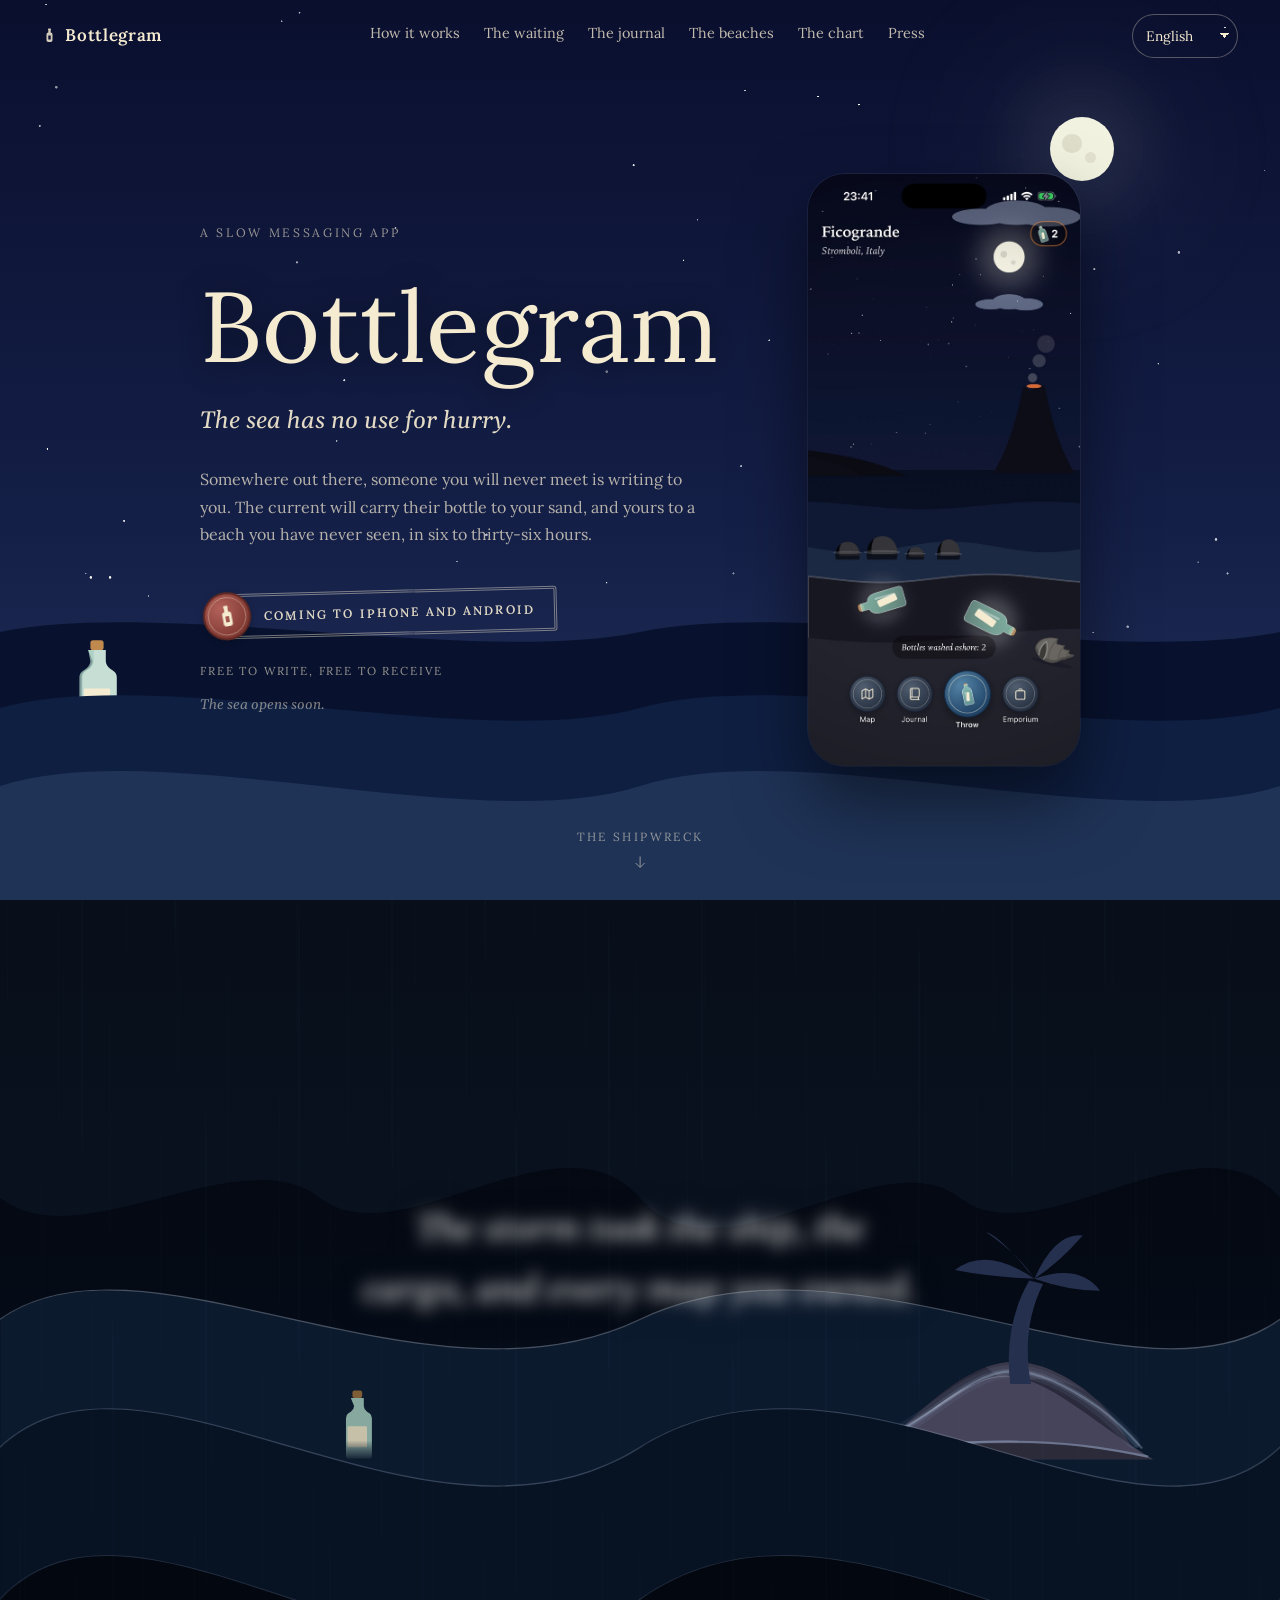
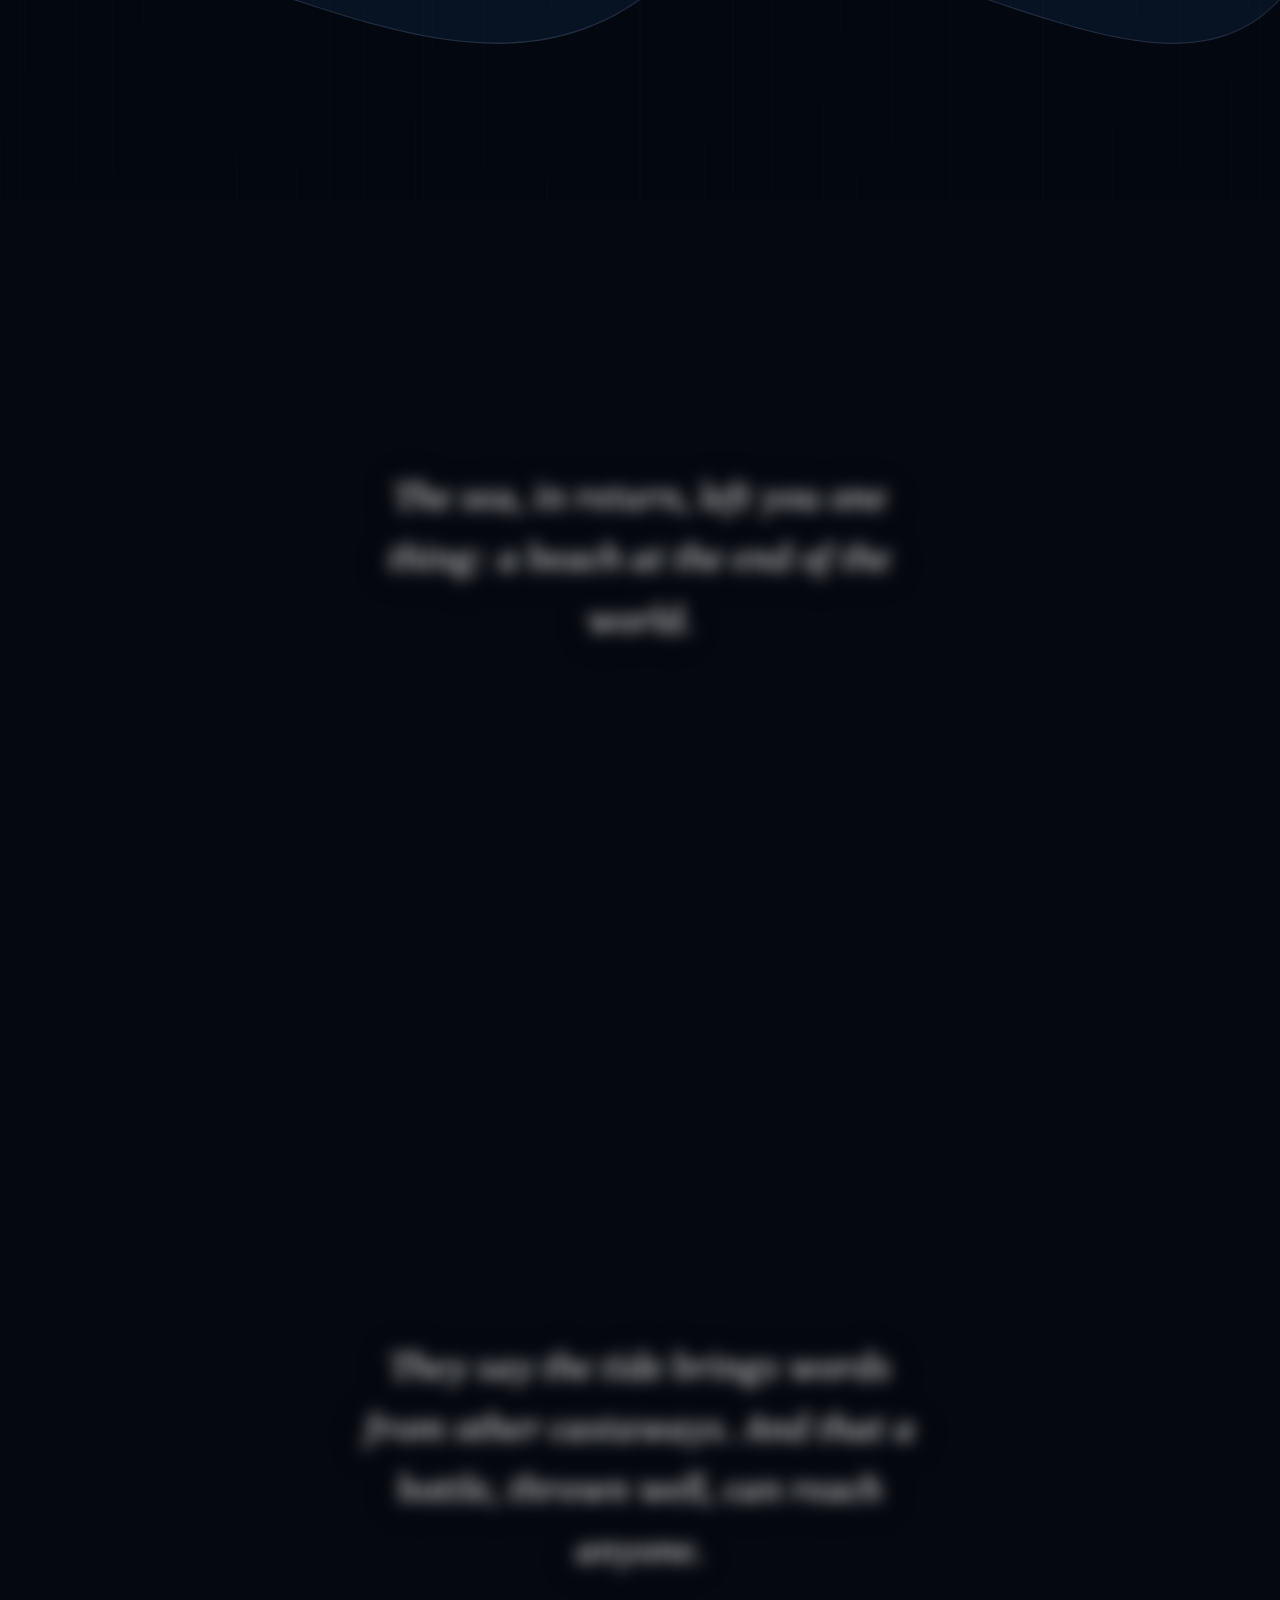
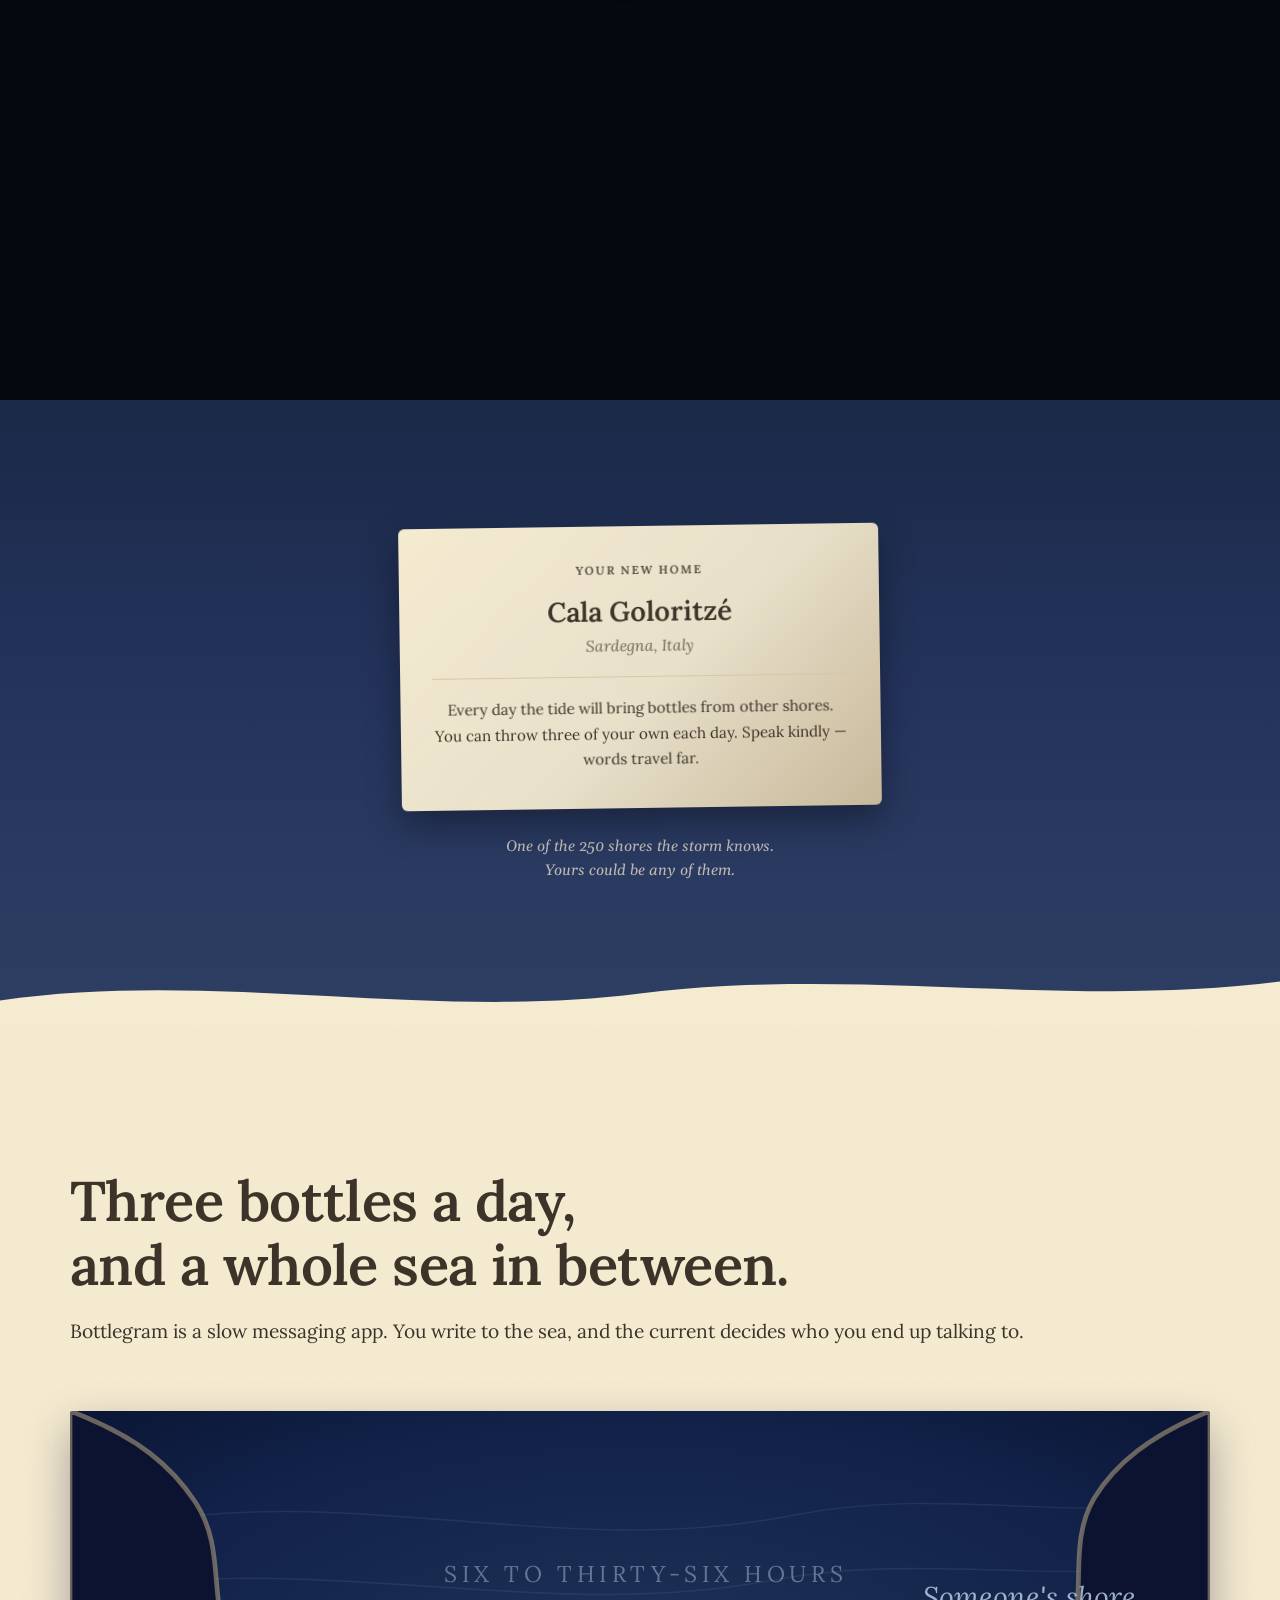
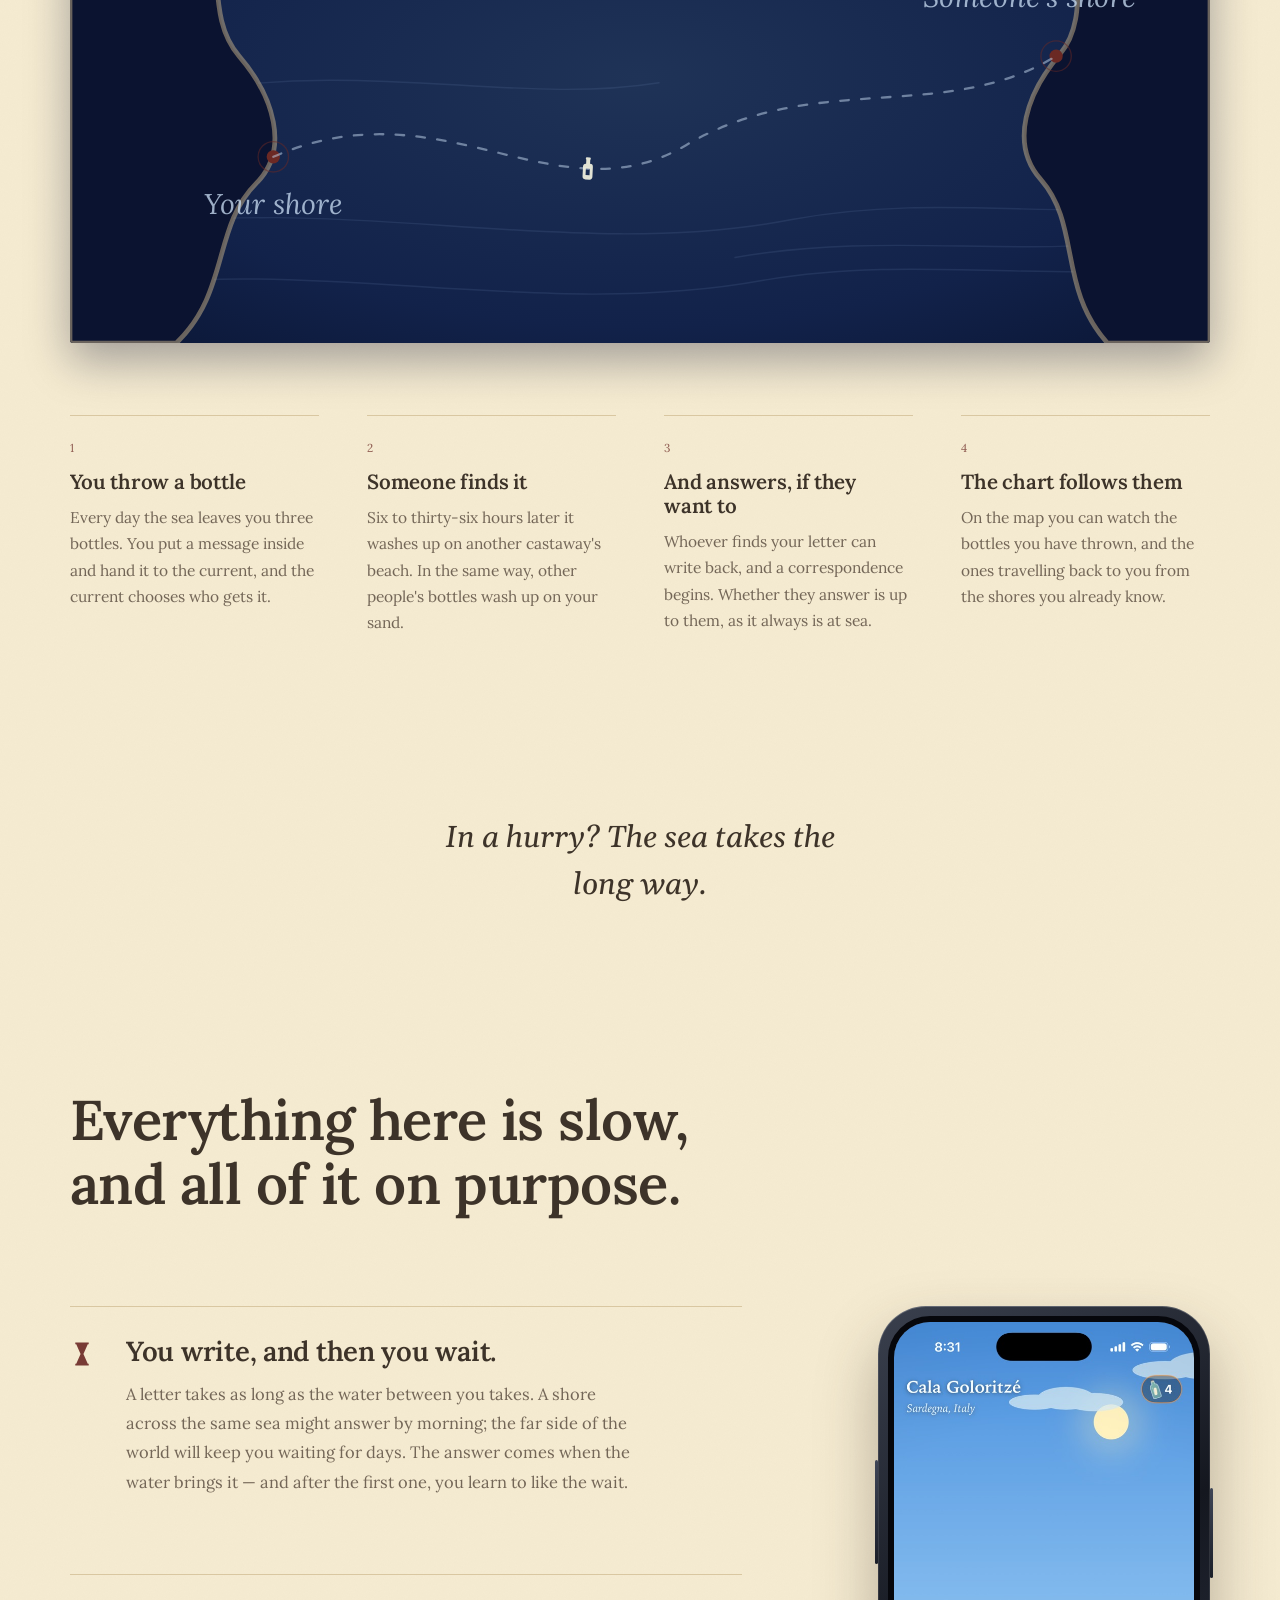
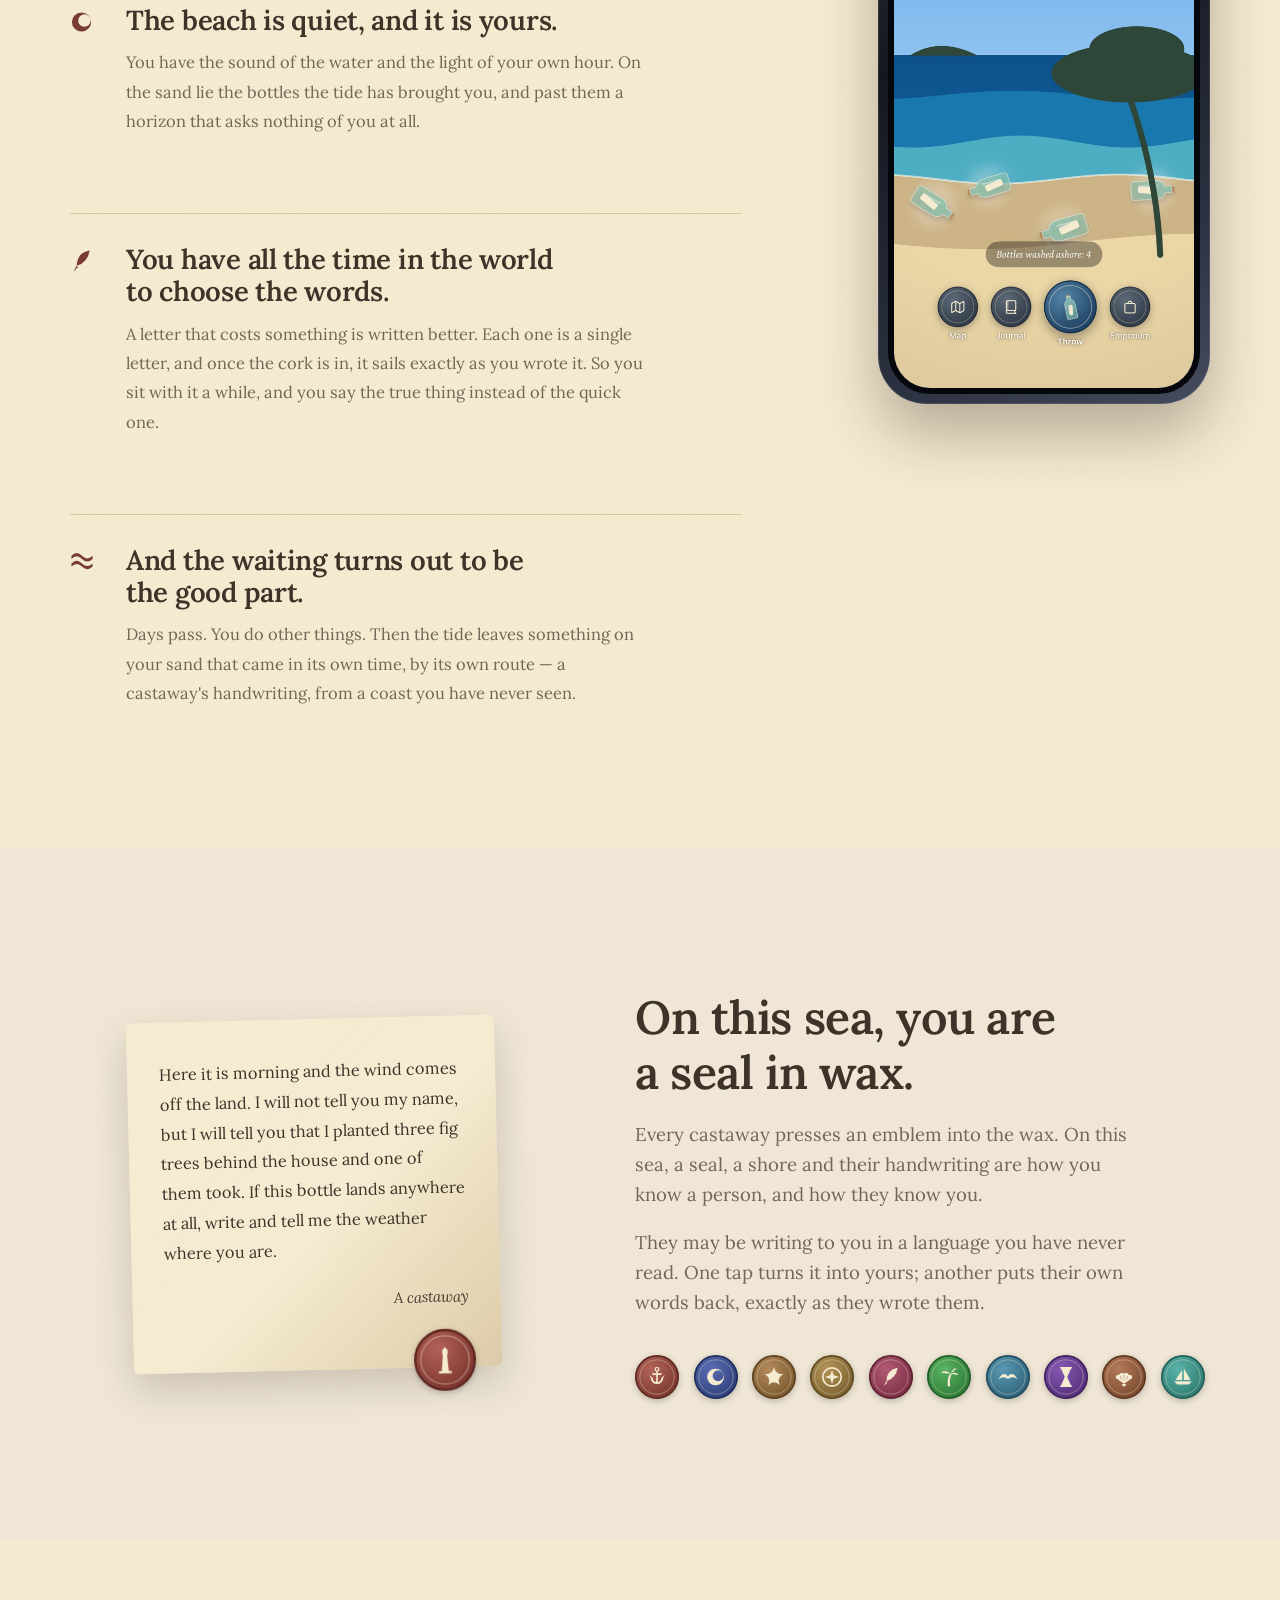
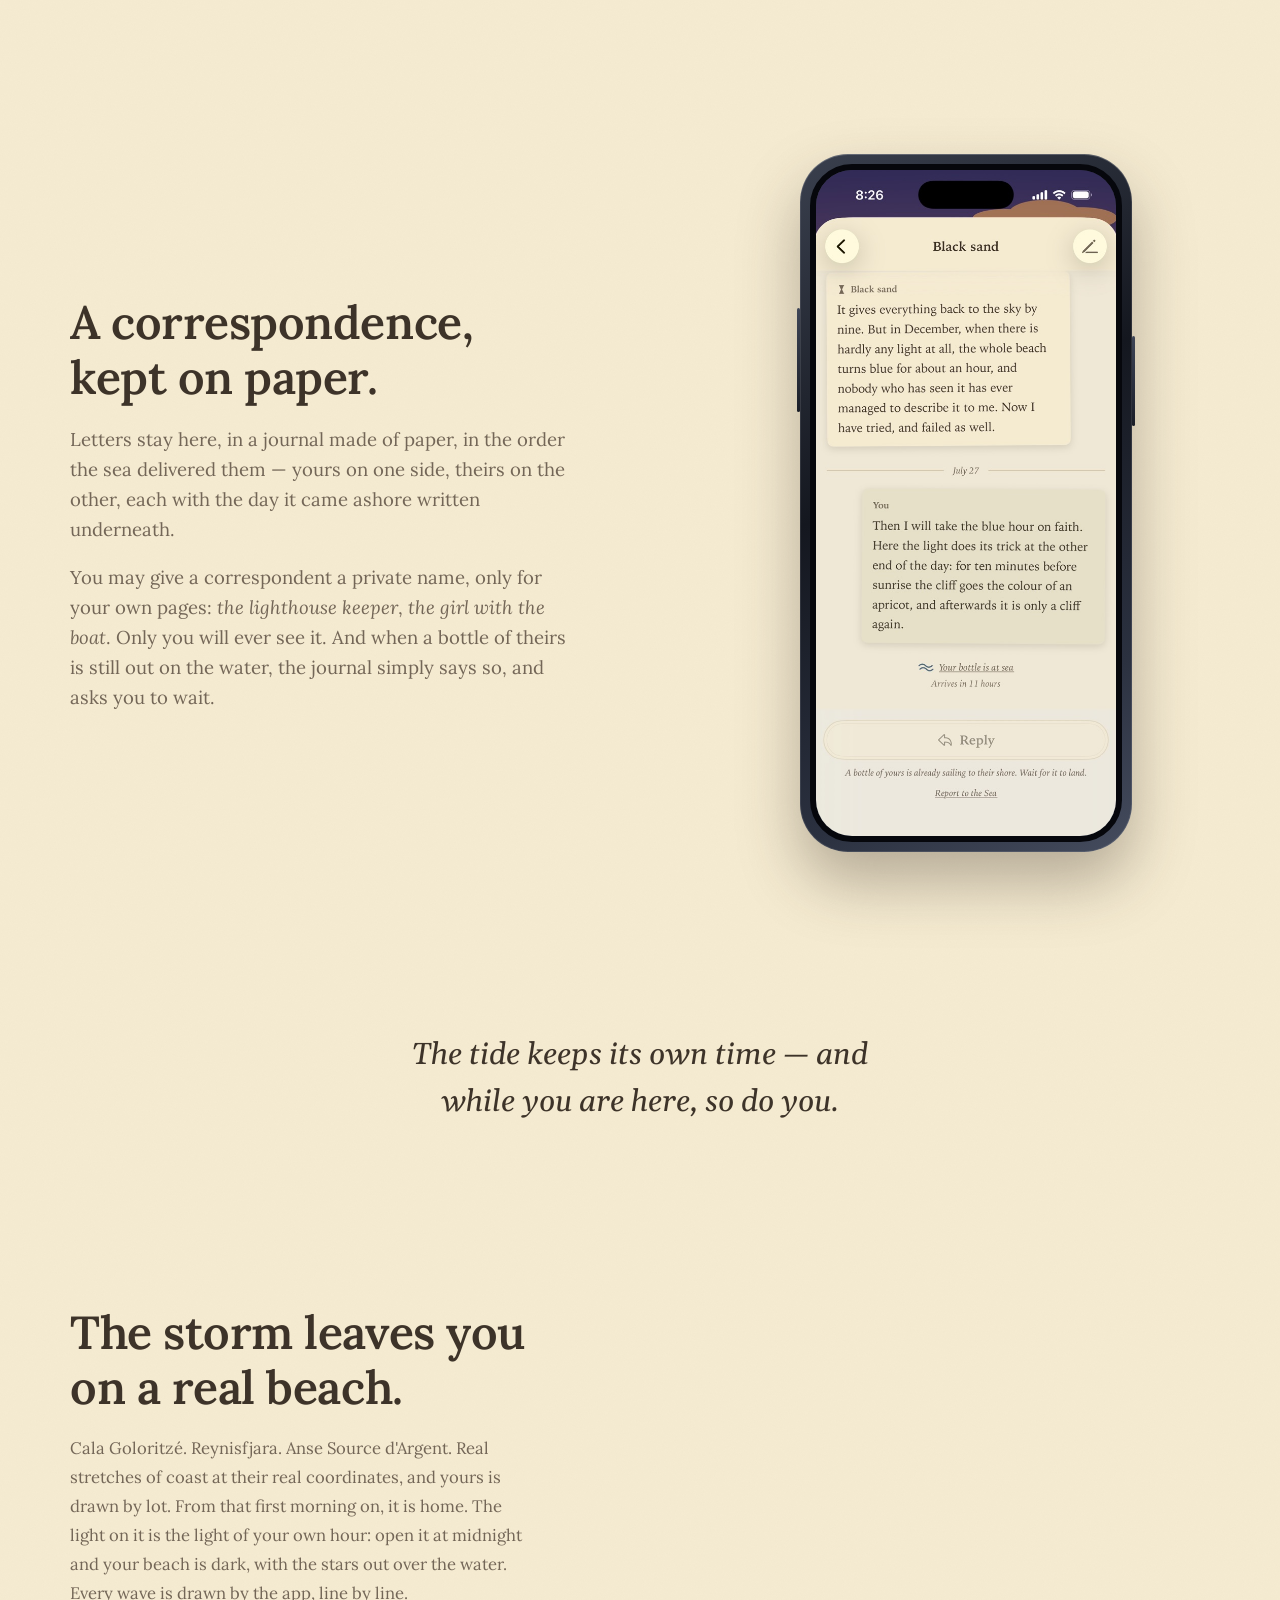
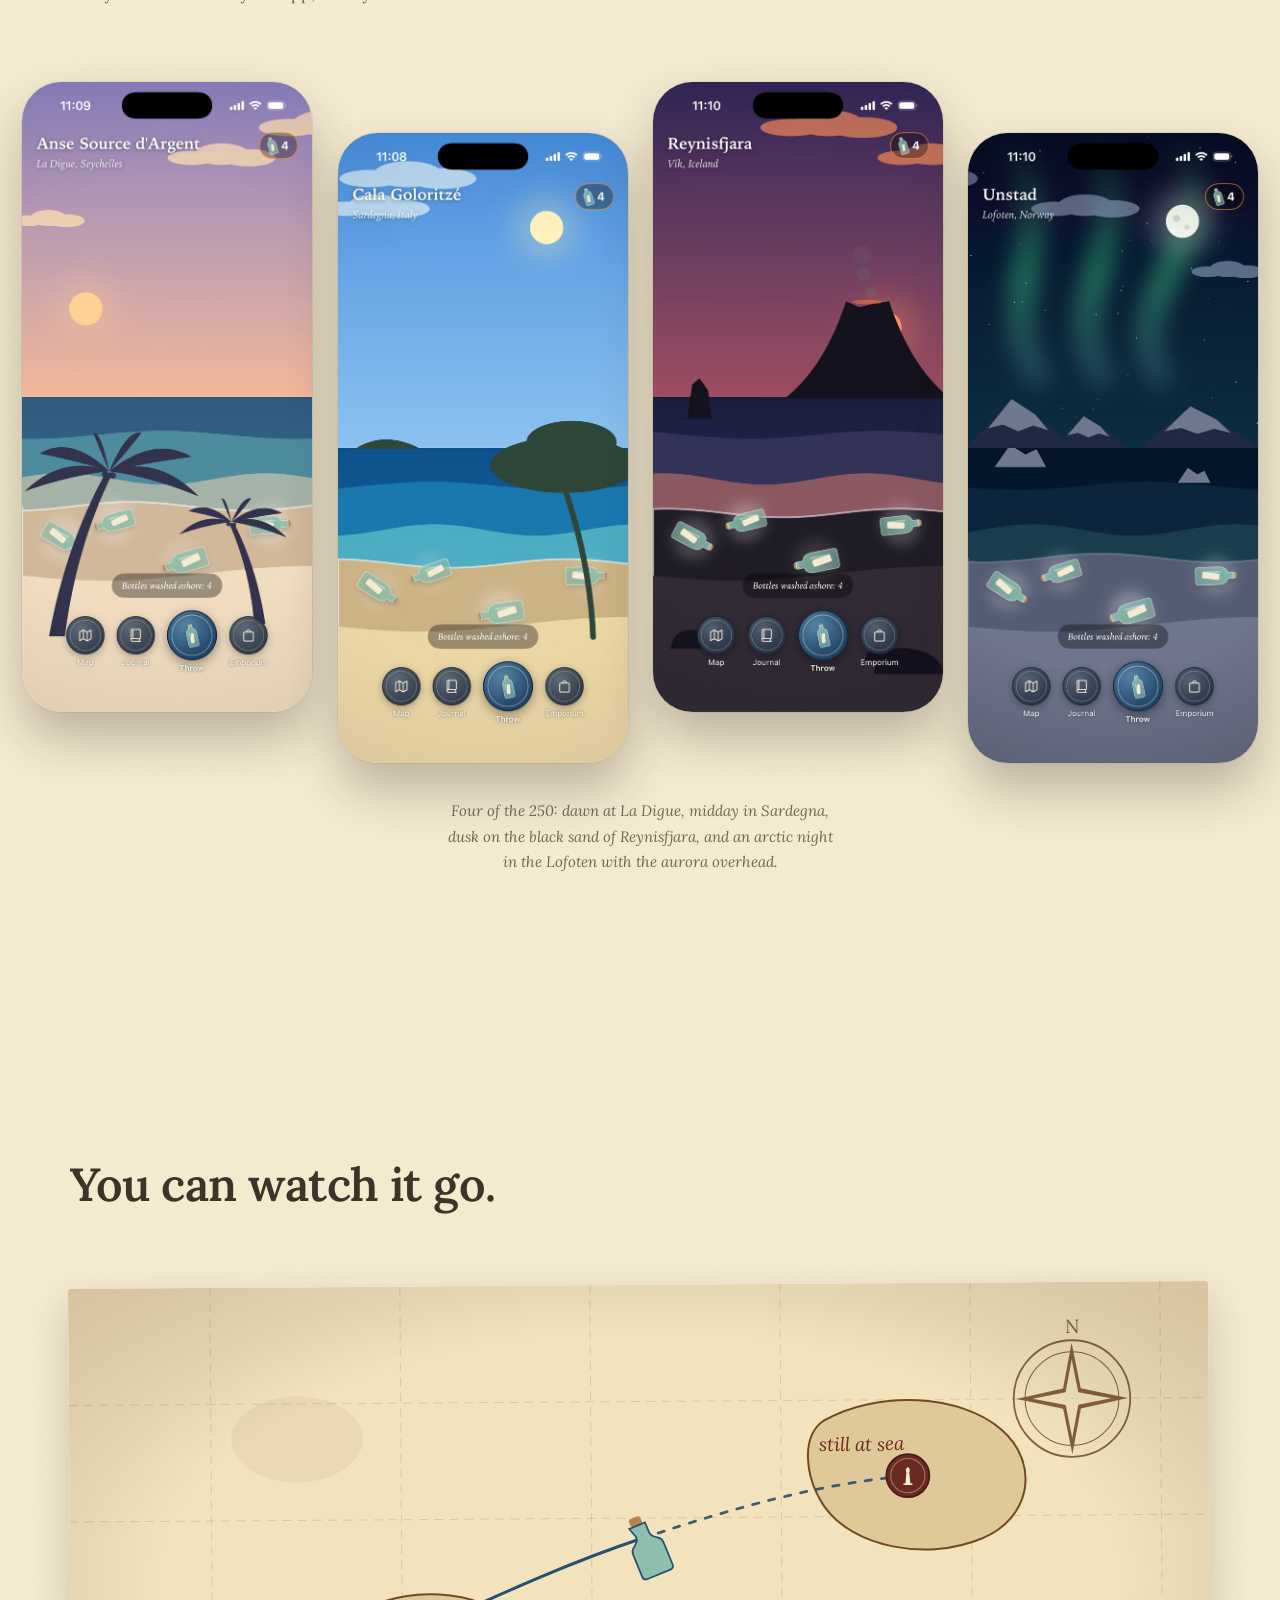
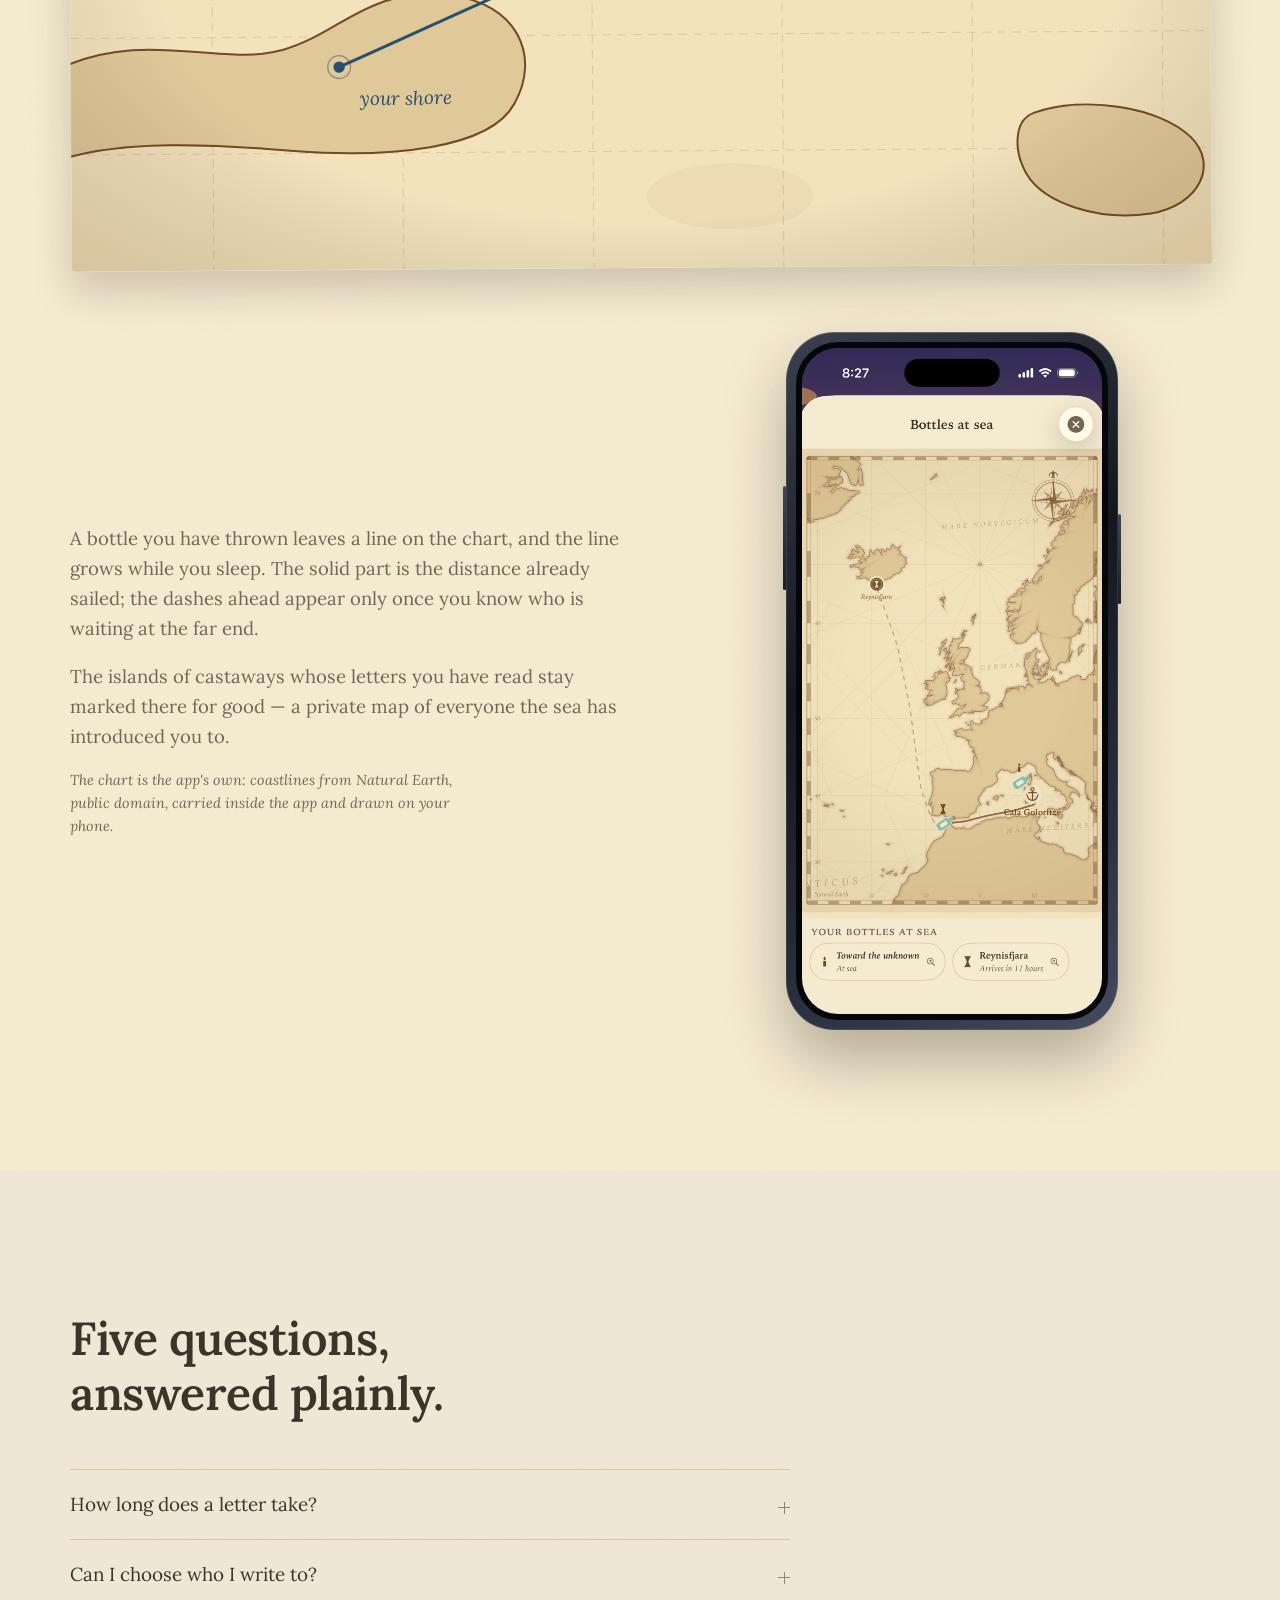
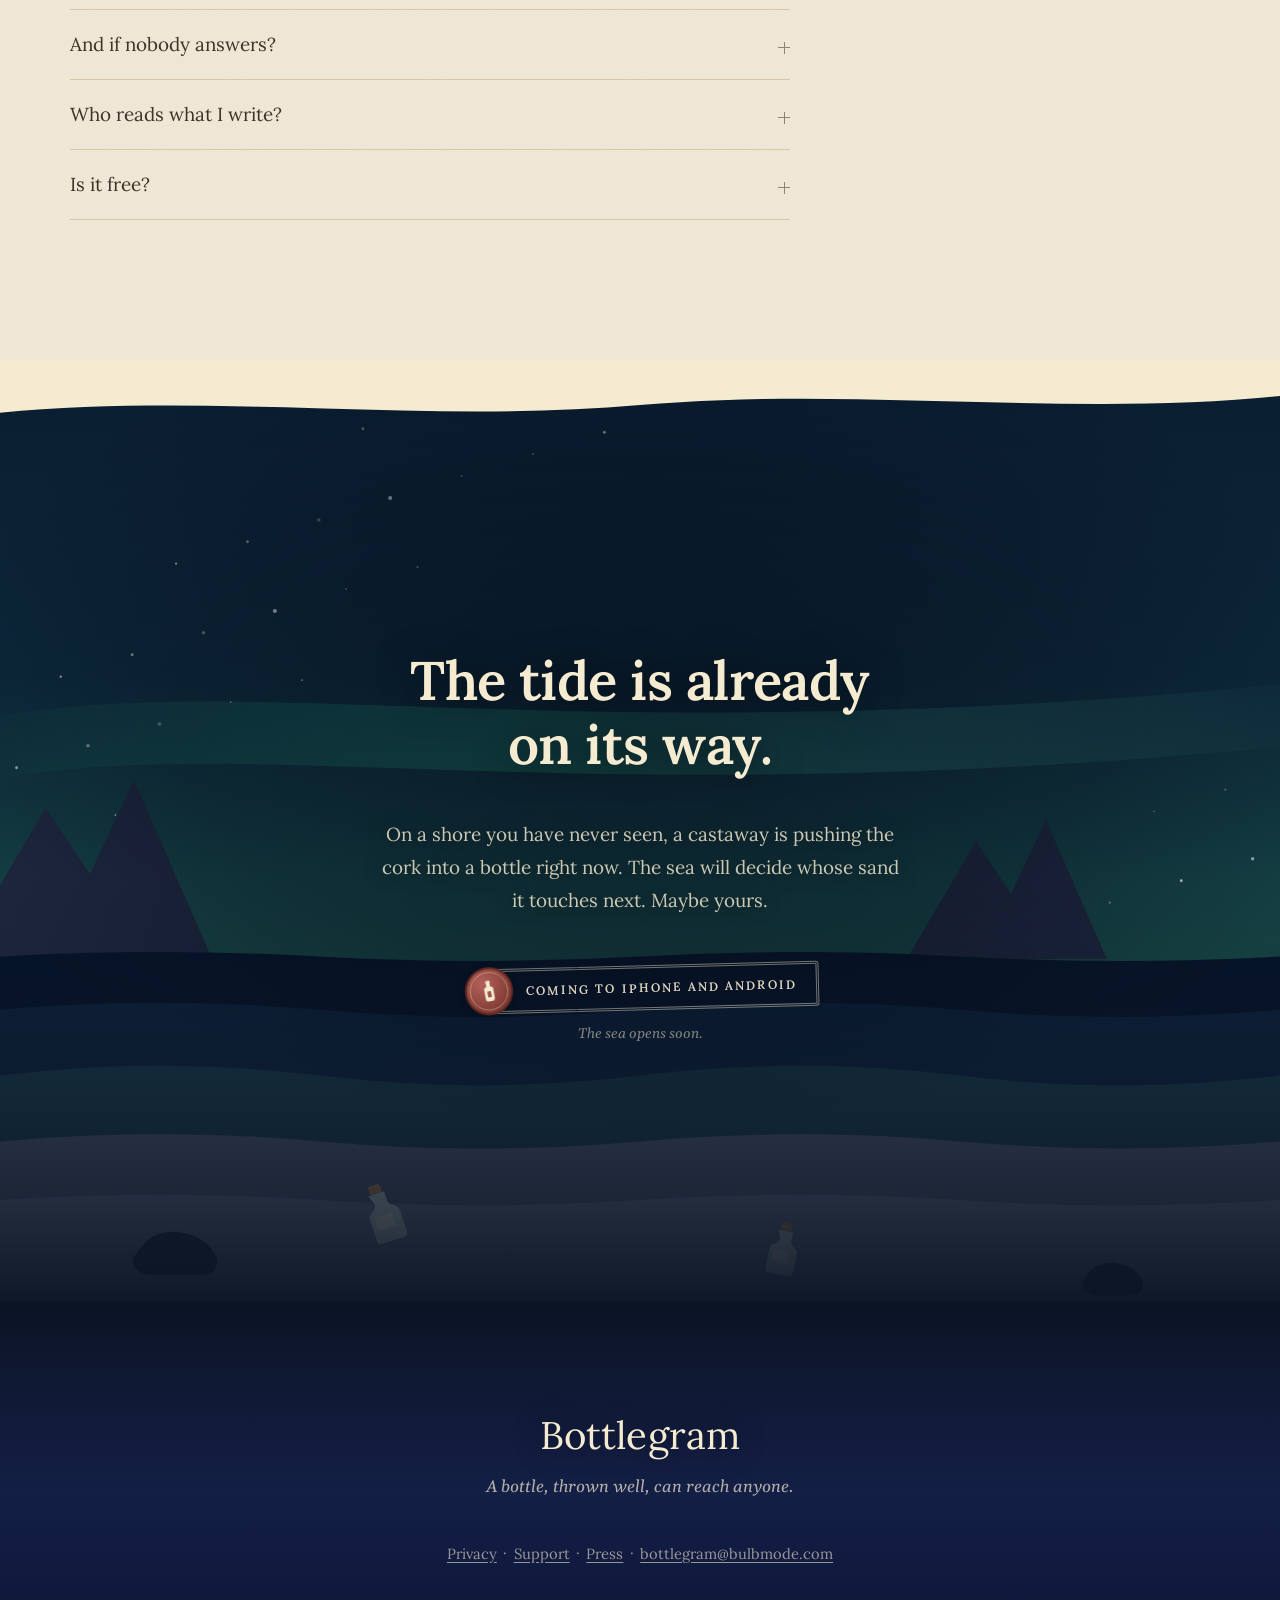
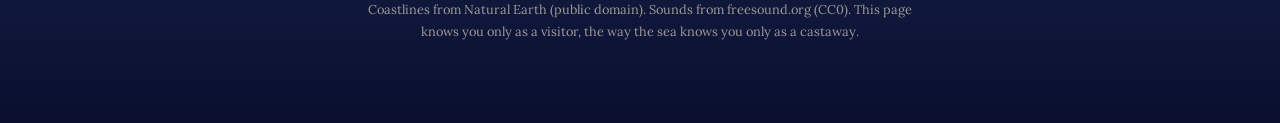
==== index.html @ 74057fae "La home dice cosa c'è, e le spiagge si vedono tutte e quattro Fase 2 della revisione del 05/11, scel" ====
<!doctype html>
<html lang="en">
<head>
<meta charset="utf-8">
<meta name="viewport" content="width=device-width, initial-scale=1">
<title>Bottlegram — a slow messaging app</title>
<meta name="description" content="Write a letter, seal it in a bottle, and the current carries it to a castaway's beach, six to thirty-six hours away. A slow messaging app coming to iPhone and Android.">
<meta name="theme-color" content="#0A0F2E">
<link rel="icon" href="assets/icona.png" sizes="any">
<link rel="apple-touch-icon" href="assets/icona.png">
<link rel="stylesheet" href="styles.css">

<meta property="og:type" content="website">
<meta property="og:title" content="Bottlegram — a slow messaging app">
<meta property="og:description" content="The sea has no use for hurry. Write to a castaway on a real beach and let the tide take its time.">
<meta property="og:image" content="https://www.bottlegram.app/assets/anteprima.png">
<meta name="twitter:card" content="summary_large_image">
</head>
<body>

<a class="salta" href="#contenuto">Skip to content</a>

<header class="barra" id="barra">
  <a class="marchio" href="#" aria-label="Bottlegram">
    <svg class="marchio-glifo" viewBox="0 0 100 100" aria-hidden="true"><path data-glifo="bottle" fill-rule="evenodd"/></svg>
    <span>Bottlegram</span>
  </a>
  <nav class="rotta" aria-label="Sections">
    <a href="#come-funziona">How it works</a>
    <a href="#attesa">The waiting</a>
    <a href="#diario">The journal</a>
    <a href="#spiagge">The beaches</a>
    <a href="#carta">The chart</a>
    <a href="press.html">Press</a>
  </nav>
</header>

<main id="contenuto">

<!-- ══════════════════════════════ IL MARE ══════════════════════════════ -->
<section class="eroe notte" aria-labelledby="titolo">
  <div class="luna" aria-hidden="true"></div>
  <div class="stelle prima" aria-hidden="true"></div>
  <div class="stelle seconda" aria-hidden="true"></div>

  <div class="eroe-scena">
    <div class="eroe-testo">
      <p class="occhiello">A slow messaging app</p>
      <h1 id="titolo" class="marchione">Bottlegram</h1>
      <p class="voce-mare">The sea has no use for hurry.</p>
      <p class="eroe-corpo">Somewhere out there, someone you will never meet is writing to you. The current will carry their bottle to your sand, and yours to a beach you have never seen, in six to thirty-six hours.</p>
      <div class="azioni">
        <p class="timbro"><span class="cera" data-sigillo="bottle" data-tinta="0.015" aria-hidden="true"></span>Coming to iPhone and&nbsp;Android</p>
        <p class="garanzie">Free to write, free to receive</p>
        <p class="sottovoce">The sea opens soon.</p>
      </div>
    </div>

    <!-- L'app dentro la notte: lo schermo e basta, senza scocca. Un telefono
         disegnato qui farebbe due cornici, la sua e quella della finestra, e
         la notte della pagina e quella dell'app sono la stessa notte. -->
    <div class="eroe-app">
      <img class="schermata-nuda" src="assets/schermata-notte.jpg" width="603" height="1311" decoding="async"
           alt="The app at Ficogrande, on Stromboli: the volcano smoking under a full moon, and two bottles washed up on the black sand.">
    </div>
  </div>

  <div class="mare" aria-hidden="true">
    <svg class="onde dietro" viewBox="0 0 1440 400" preserveAspectRatio="none">
      <g class="strato lento">
        <path class="onda-lontana" d="M0,132 C180,98 540,166 720,132 C900,98 1260,166 1440,132 C1620,98 1980,166 2160,132 L2160,400 L0,400 Z"/>
      </g>
    </svg>

    <div class="bottiglia">
      <svg viewBox="0 0 60 96">
        <rect x="24" y="2" width="12" height="9" rx="2.4" fill="#C08A4E"/>
        <path d="M22 11 h16 v10 q0 4 4 7 l3 2 q3 2 3 6 v46 q0 4 -4 4 h-24 q-4 0 -4 -4 v-46 q0 -4 3 -6 l3 -2 q4 -3 4 -7 z" fill="#C7DED4"/>
        <path d="M22 11 h5 v10 q0 4 -4 7 l-3 2 q-3 2 -3 6 v46 q0 4 4 4 h-3 q-4 0 -4 -4 v-46 q0 -4 3 -6 l3 -2 q4 -3 4 -7 z" fill="#A8CBBF" opacity="0.75"/>
        <rect x="18" y="46" width="24" height="26" rx="1.5" fill="#F5EBD1"/>
      </svg>
    </div>

    <svg class="onde davanti" viewBox="0 0 1440 400" preserveAspectRatio="none">
      <g class="strato medio">
        <path class="onda-media" d="M0,208 C180,164 540,252 720,208 C900,164 1260,252 1440,208 C1620,164 1980,252 2160,208 L2160,400 L0,400 Z"/>
      </g>
      <g class="strato svelto">
        <path class="onda-vicina" d="M0,286 C180,234 540,338 720,286 C900,234 1260,338 1440,286 C1620,234 1980,338 2160,286 L2160,400 L0,400 Z"/>
      </g>
    </svg>
  </div>

  <a class="giu" href="#prologo"><span>The shipwreck</span><svg viewBox="0 0 24 24" aria-hidden="true"><path d="M12 4 v14 M6 13 l6 6 6-6" fill="none" stroke="currentColor" stroke-width="1.4" stroke-linecap="round" stroke-linejoin="round"/></svg></a>
</section>

<!-- ═════════════════════════════ LA TEMPESTA ════════════════════════════
     Il fondale resta fermo e cambia con i versi: la nave c'è finché il primo
     verso dice che il mare se l'è presa, poi sparisce; il cielo si apre; e
     sull'ultimo arriva la bottiglia. Tre atti, non tre paragrafi.          -->
<section class="prologo notte" id="prologo" aria-label="The shipwreck">

  <div class="tempesta atto-1" id="tempesta" aria-hidden="true">
    <div class="cielo-tempesta"></div>

    <!-- Tre banchi di nuvole che vanno, appena più chiari del cielo: di notte
         una nuvola non è bianca, è un pezzo di buio con un bordo. -->
    <svg class="nuvolaglia" viewBox="0 0 1440 900" preserveAspectRatio="none">
      <g class="strato nubi-alte">
        <path fill="#060D18" d="M0,132C45,158 135,106 180,132S315,90 360,132S495,102 540,132S675,84 720,132S855,106 900,132S1035,90 1080,132S1215,102 1260,132S1395,84 1440,132S1575,106 1620,132S1755,90 1800,132S1935,102 1980,132S2115,84 2160,132S2295,106 2340,132S2475,90 2520,132S2655,102 2700,132S2835,84 2880,132L2880,0 L0,0 Z"/>
      </g>
      <g class="strato nubi-medie">
        <path fill="#0A1321" d="M0,214C60,260 180,168 240,214S420,148 480,214S660,176 720,214S900,168 960,214S1140,148 1200,214S1380,176 1440,214S1620,168 1680,214S1860,148 1920,214S2100,176 2160,214S2340,168 2400,214S2580,148 2640,214S2820,176 2880,214L2880,0 L0,0 Z"/>
      </g>
      <g class="strato nubi-basse">
        <path fill="#0E1A2B" d="M0,298C90,360 270,236 360,298S630,206 720,298S990,236 1080,298S1350,206 1440,298S1710,236 1800,298S2070,206 2160,298S2430,236 2520,298S2790,206 2880,298L2880,0 L0,0 Z"/>
      </g>
    </svg>

    <div class="bagliore"></div>

    <!-- La saetta: parte da dentro il bagliore e scende verso l'acqua, con una
         forcella che si stacca a metà. Quattro tratti sullo stesso tracciato —
         alone, mezzo, nucleo — perché il chiarore intorno si fa così e non con
         una sfocatura, che a ogni fotogramma si paga. -->
    <div class="saetta">
      <svg viewBox="0 0 100 260" preserveAspectRatio="xMidYMin meet">
        <path class="alone"  d="M58 2 L27 106 L57 106 L19 254"/>
        <path class="mezzo"  d="M58 2 L27 106 L57 106 L19 254"/>
        <path class="nucleo" d="M58 2 L27 106 L57 106 L19 254"/>
        <path class="ramo"   d="M41 150 L72 196 L61 232"/>
      </svg>
    </div>

    <svg class="mareggiata dietro" viewBox="0 0 1440 900" preserveAspectRatio="none">
      <g class="strato lentissimo">
        <path class="cresta" d="M0,420 C160,318 480,522 720,420 C960,318 1280,522 1440,420 C1600,318 1920,522 2160,420"/>
        <path d="M0,420 C160,318 480,522 720,420 C960,318 1280,522 1440,420 C1600,318 1920,522 2160,420 L2160,900 L0,900 Z" fill="#0C1A2E"/>
      </g>
    </svg>

    <svg class="mareggiata davanti" viewBox="0 0 1440 900" preserveAspectRatio="none">
      <g class="strato lento">
        <path class="cresta" d="M0,548 C160,414 480,682 720,548 C960,414 1280,682 1440,548 C1600,414 1920,682 2160,548"/>
        <path d="M0,548 C160,414 480,682 720,548 C960,414 1280,682 1440,548 C1600,414 1920,682 2160,548 L2160,900 L0,900 Z" fill="#071223"/>
      </g>
      <g class="strato svelto">
        <path class="cresta" d="M0,700 C160,548 480,852 720,700 C960,548 1280,852 1440,700 C1600,548 1920,852 2160,700"/>
        <path d="M0,700 C160,548 480,852 720,700 C960,548 1280,852 1440,700 C1600,548 1920,852 2160,700 L2160,900 L0,900 Z" fill="#03070F"/>
      </g>
    </svg>

    <div class="pioggia fitta"></div>
    <div class="pioggia rada"></div>
    <div class="lampo"></div>

    <!-- La nave, finché il primo verso non dice che il mare se l'è presa. -->
    <div class="relitto">
      <svg viewBox="0 0 140 118">
        <ellipse cx="70" cy="102" rx="60" ry="7" fill="#050B15" opacity=".55"/>
        <path d="M64,16 L69,16 L69,88 L64,88 Z" fill="#16233A"/>
        <path d="M95,38 L99,38 L99,88 L95,88 Z" fill="#16233A"/>
        <path d="M69,12 L92,19 L69,26 Z" fill="#2E4262"/>
        <path d="M62,20 C34,36 27,62 32,86 L62,86 Z" fill="#2E4262"/>
        <path d="M62,20 C46,34 39,58 40,86 L32,86 C27,62 34,36 62,20 Z" fill="#3B5177"/>
        <path d="M93,42 C79,53 75,70 77,86 L93,86 Z" fill="#273956"/>
        <path d="M12,84 L128,84 L114,102 Q70,111 26,102 Z" fill="#1B2C47"/>
        <path d="M12,84 L128,84 L126,89 L14,89 Z" fill="#2B4066"/>
      </svg>
    </div>

    <!-- L'isolotto: quello che il mare ti lascia, dal secondo verso in poi.
         È la proposta A scelta da Francesco (isole.html): la duna con le
         curve delle onde, l'alone che abbraccia il bordo emerso (tre tratti
         come la saetta, niente fascio radiale), la palma del suo riferimento
         con le fronde a goccia che ricadono. Il viewBox parte sopra lo zero
         perché la chioma sporge oltre la gobba. -->
    <div class="isolotto">
      <svg viewBox="0 -26 240 186">
        <!-- la duna dietro, quasi silhouette -->
        <path d="M40,132 C60,112 86,84 116,72 C142,62 168,74 190,92 C202,102 212,118 220,132 Z" fill="#2A2A3C"/>
        <path d="M116,72 C142,62 168,74 190,92 C174,82 156,78 140,82 C131,84.5 122,77 116,72 Z" fill="#3A394C"/>
        <!-- la duna davanti, gobbosa, col chiaro sul filo della cresta -->
        <path d="M8,136 C32,130 56,118 78,102 C96,88 116,77 136,79 C162,82 198,116 232,136 Z" fill="#45445A"/>
        <path d="M78,102 C96,88 116,77 136,79 C126,75.5 112,80 98,90 C90,95.5 84,99 78,102 Z" fill="#636174"/>
        <path d="M22,130 C46,122 64,112 84,98"
              fill="none" stroke="#8B8AA0" stroke-opacity=".3" stroke-width="1.3" stroke-linecap="round"/>
        <!-- la sabbia bagnata e la schiuma che la appoggia nel mare -->
        <path d="M8,136 C52,128 102,124 148,125 C184,126 212,131 232,136 Z" fill="#2B2B3A"/>
        <path d="M14,134 C58,126 106,123 148,124 C182,125 208,130 228,134"
              fill="none" stroke="#93A6C2" stroke-opacity=".5" stroke-width="1.5" stroke-linecap="round"/>
        <path d="M60,129 C84,125 112,123 138,123.5"
              fill="none" stroke="#93A6C2" stroke-opacity=".22" stroke-width="1" stroke-linecap="round"/>
        <!-- l'alone di bordo: tre tratti sul profilo emerso, mai alle punte -->
        <g fill="none" stroke="#AEC6E2" stroke-linecap="round">
          <path d="M34,127 C52,120 64,112 82,99 C99,86.5 117,75 133,75 C152,74 172,85 190,98 C200,105.5 210,115 218,124"
                stroke-opacity=".07" stroke-width="9"/>
          <path d="M30,129 C50,121.5 63,112.5 81,100 C98.5,87 117,75 133,75 C152,74 173,85.5 192,99 C203,107 213,117 221,126"
                stroke-opacity=".13" stroke-width="4"/>
          <path d="M26,131 C48,123 62,113 80,101 C98,87.5 117,75 133,75 C152,74 174,86 194,100 C206,109 216,119 224,128"
                stroke-opacity=".3" stroke-width="1.5"/>
        </g>
        <!-- LA PALMA È QUELLA DI PRIMA (il glifo dell'app), una sola, la
             grande: l'ha scelta Francesco dopo due palme disegnate a mano
             che non gli andavano. Base del tronco sul filo della cresta. -->
        <g transform="translate(80 -29) scale(1.2)"><path data-glifo="palm" fill="#25304E" fill-rule="evenodd"/></g>
      </svg>
    </div>

    <!-- E infine quello che il mare porta. -->
    <div class="bottiglia-superstite">
      <svg viewBox="0 0 60 96">
        <rect x="24" y="2" width="12" height="9" rx="2.4" fill="#8A6438"/>
        <path d="M22 11 h16 v10 q0 4 4 7 l3 2 q3 2 3 6 v46 q0 4 -4 4 h-24 q-4 0 -4 -4 v-46 q0 -4 3 -6 l3 -2 q4 -3 4 -7 z" fill="#93B5AA"/>
        <rect x="18" y="46" width="24" height="26" rx="1.5" fill="#D8CFB4"/>
      </svg>
    </div>
  </div>

  <div class="versi">
    <div class="verso">
      <p>The storm took the ship, the cargo, and every map you owned.</p>
    </div>
    <div class="verso">
      <p>The sea, in return, left you one thing: a beach at the end of the world.</p>
    </div>
    <div class="verso">
      <p>They say the tide brings words from other castaways. And that a bottle, thrown well, can reach anyone.</p>
    </div>
  </div>
</section>

<!-- ═════════════════════════════ L'APPRODO ══════════════════════════════
     La carta dice UNA spiaggia, ma è un esempio: il nome e il luogo ruotano
     piano (app.js, `girano`), una costa per bioma, e sotto una riga dice
     quante ne conosce la tempesta. Il luogo ruotato si traduce da LINGUE al
     volo — è l'unico testo dinamico tradotto della pagina. -->
<section class="approdo notte" aria-label="Your new home">
  <div class="approdo-colonna">
    <div class="carta-lettera affiora">
      <p class="etichetta">Your new home</p>
      <p class="nome-spiaggia" id="nome-approdo">Cala Goloritzé</p>
      <p class="luogo" id="luogo-approdo">Sardegna, Italy</p>
      <hr>
      <p class="corpo">Every day the tide will bring bottles from other shores. You can throw three of your own each day. Speak kindly — words travel far.</p>
    </div>
    <p class="approdo-nota affiora">One of the 250 shores the storm knows. Yours could be any of them.</p>
  </div>
  <svg class="riva" viewBox="0 0 1440 120" preserveAspectRatio="none" aria-hidden="true">
    <path d="M0,86 C240,50 480,110 720,78 C960,46 1200,96 1440,64 L1440,120 L0,120 Z" fill="#F5EBD1"/>
  </svg>
</section>

<!-- ═══════════════════════════ COME FUNZIONA ════════════════════════════
     Sta FRA l'approdo e l'attesa di proposito: chi è appena arrivato sulla
     sua spiaggia vuole sapere che cosa ci si fa, e solo dopo gli interessa
     perché è lento. Prima il gioco, poi il senso — invertirli è il modo di
     far leggere una poetica a qualcuno che sta ancora cercando il pulsante.

     La traversata è disegnata come una carta nautica, con le stesse mani di
     VoyageMapView: pergamena, rombi di vento, una rotta tratteggiata che il
     tempo percorre. La bottiglia ci cammina sopra con `animateMotion`, che
     segue lo STESSO path della rotta (`mpath`) — così non c'è una seconda
     copia di coordinate da tenere allineata a mano. -->
<section class="sezione carta traversata" id="come-funziona" aria-labelledby="titolo-come">
  <div class="dentro">
    <h2 id="titolo-come" class="grande">Three bottles a day,<br>and a whole sea in between.</h2>
    <p class="guida larga">Bottlegram is a slow messaging app. You write to the sea, and the current decides who you end up talking to.</p>

    <!-- LA TRAVERSATA, DI NOTTE — e non un secondo portolano: la carta
         nautica ce l'ha già la sezione «The crossing», più in basso, e due
         pergamene nella stessa pagina si annullano a vicenda. Qui il mare è
         quello vero, con la stessa tavolozza dell'eroe e dell'approdo: due
         teste di costa lontanissime, e in mezzo una bottiglia che ci mette
         delle ore. È l'intera app in un'immagine sola. -->
    <figure class="rotta-figura affiora">
      <svg class="traversata-notte" viewBox="0 0 1200 560" role="img"
           aria-label="A stretch of sea seen from above: two coasts, and a bottle drifting from one to the other.">
        <defs>
          <!-- VISTA DALL'ALTO, e la prima versione non lo era: aveva il cielo,
               le stelle e la linea dell'orizzonte, cioè una veduta LATERALE,
               con sopra una rotta che si guarda solo dall'alto. Le due cose
               insieme non stanno in piedi — la rotta smetteva di leggersi come
               un viaggio e diventava un cavo teso fra due scogliere. Qui non
               c'è più niente di verticale: solo acqua guardata da sopra. -->
          <radialGradient id="trav-acqua" cx="50%" cy="50%" r="78%">
            <stop offset="0%"   stop-color="#1F3357"/>
            <stop offset="60%"  stop-color="#12224A"/>
            <stop offset="100%" stop-color="#08122E"/>
          </radialGradient>
          <path id="rotta-traversata"
                d="M214,364 C392,286 512,432 648,352 C784,272 920,330 1038,258"/>
        </defs>

        <rect width="1200" height="560" fill="url(#trav-acqua)"/>

        <!-- Le correnti: righe lunghe e sottili nel verso in cui l'acqua va.
             Sono quello che dice «questa è acqua vista da sopra» senza
             scriverlo — e il motivo per cui la bottiglia si muove. -->
        <g fill="none" stroke="#6E88B4" stroke-width="1.5" stroke-linecap="round" opacity="0.16">
          <path d="M60,120 C300,74 520,158 760,110 C920,78 1060,120 1180,92"/>
          <path d="M20,190 C260,146 500,224 740,178 C900,148 1050,186 1190,158"/>
          <path d="M40,442 C280,398 520,476 760,430 C920,400 1070,436 1180,410"/>
          <path d="M10,506 C250,464 490,538 730,494 C890,466 1050,500 1190,476"/>
          <path d="M120,296 C320,262 470,310 620,286"/>
          <path d="M700,470 C860,442 1000,472 1140,450"/>
        </g>

        <!-- Le due terre, viste da sopra: entrano dai bordi e si fermano.
             Bordo di sabbia chiaro attaccato alla costa — è il secondo segno
             che siamo sopra e non di lato. -->
        <g>
          <path d="M0,0 L0,560 L112,560 C168,506 150,438 196,392 C232,356 214,300 178,258
                   C140,214 168,150 132,96 C108,60 74,28 0,0 Z" fill="#0B1330"/>
          <path d="M0,0 L0,560 L112,560 C168,506 150,438 196,392 C232,356 214,300 178,258
                   C140,214 168,150 132,96 C108,60 74,28 0,0 Z"
                fill="none" stroke="#C9B489" stroke-width="5" opacity="0.5"/>

          <path d="M1200,0 L1200,560 L1092,560 C1040,502 1064,436 1022,388 C988,350 1008,296 1042,256
                   C1078,214 1046,146 1078,92 C1100,56 1136,26 1200,0 Z" fill="#0B1330"/>
          <path d="M1200,0 L1200,560 L1092,560 C1040,502 1064,436 1022,388 C988,350 1008,296 1042,256
                   C1078,214 1046,146 1078,92 C1100,56 1136,26 1200,0 Z"
                fill="none" stroke="#C9B489" stroke-width="5" opacity="0.5"/>
        </g>

        <!-- I due punti di partenza e d'arrivo, in ceralacca come i sigilli. -->
        <g>
          <circle cx="214" cy="364" r="7" fill="#6B2924"/>
          <circle cx="214" cy="364" r="16" fill="none" stroke="#6B2924" stroke-width="1.4" opacity="0.5"/>
          <circle cx="1038" cy="258" r="7" fill="#6B2924"/>
          <circle cx="1038" cy="258" r="16" fill="none" stroke="#6B2924" stroke-width="1.4" opacity="0.5"/>
        </g>

        <use href="#rotta-traversata" fill="none" stroke="#C6DAF0" stroke-width="2.4"
             stroke-dasharray="9 13" stroke-linecap="round" opacity="0.5"/>

        <text class="riva-nome" x="214"  y="424" text-anchor="middle">Your shore</text>
        <text class="riva-nome" x="1010" y="206" text-anchor="middle">Someone's shore</text>
        <text class="rotta-ore" x="606"  y="180" text-anchor="middle">six to thirty-six hours</text>

        <g class="bottiglia-in-rotta">
          <g transform="translate(-13 -13)">
            <svg width="26" height="26" viewBox="0 0 100 100">
              <path data-glifo="bottle" fill="#F2F2E0" fill-rule="evenodd" opacity="0.92"/>
            </svg>
          </g>
          <animateMotion dur="18s" repeatCount="indefinite" rotate="auto">
            <mpath href="#rotta-traversata"/>
          </animateMotion>
        </g>
      </svg>
    </figure>

    <ol class="passi">
      <li class="passo">
        <span class="passo-numero">1</span>
        <h3>You throw a bottle</h3>
        <p>Every day the sea leaves you three bottles. You put a message inside and hand it to the current, and the current chooses who gets it.</p>
      </li>
      <li class="passo">
        <span class="passo-numero">2</span>
        <h3>Someone finds it</h3>
        <p>Six to thirty-six hours later it washes up on another castaway's beach. In the same way, other people's bottles wash up on your sand.</p>
      </li>
      <li class="passo">
        <span class="passo-numero">3</span>
        <h3>And answers, if they want to</h3>
        <p>Whoever finds your letter can write back, and a correspondence begins. Whether they answer is up to them, as it always is at sea.</p>
      </li>
      <li class="passo">
        <span class="passo-numero">4</span>
        <h3>The chart follows them</h3>
        <p>On the map you can watch the bottles you have thrown, and the ones travelling back to you from the shores you already know.</p>
      </li>
    </ol>
  </div>
</section>

<!-- Un respiro fra una sezione e l'altra, come quello prima delle spiagge:
     la classe c'era già, e averne inventata una seconda con lo stesso
     mestiere voleva dire tenerne allineate due a mano per sempre. -->
<div class="carta divisorio">
  <p>In a hurry? The sea takes the long way.</p>
</div>

<!-- ════════════════════════════ L'ATTESA ════════════════════════════════ -->
<section class="sezione carta" id="attesa">
  <div class="dentro">
    <h2 class="grande">Everything here is slow,<br>and all of it on purpose.</h2>

    <div class="attesa-corpo">
      <div class="salmi">
        <article class="salmo">
          <svg class="glifo" viewBox="0 0 100 100" aria-hidden="true"><path data-glifo="hourglass" fill-rule="evenodd"/></svg>
          <h3>You write, and then you wait.</h3>
          <p>A letter takes as long as the water between you takes. A shore across the same sea might answer by morning; the far side of the world will keep you waiting for days. The answer comes when the water brings it — and after the first one, you learn to like the wait.</p>
        </article>

        <article class="salmo">
          <svg class="glifo" viewBox="0 0 100 100" aria-hidden="true"><path data-glifo="moon" fill-rule="evenodd"/></svg>
          <h3>The beach is quiet, and it is yours.</h3>
          <p>You have the sound of the water and the light of your own hour. On the sand lie the bottles the tide has brought you, and past them a horizon that asks nothing of you at all.</p>
        </article>

        <article class="salmo">
          <svg class="glifo" viewBox="0 0 100 100" aria-hidden="true"><path data-glifo="quill" fill-rule="evenodd"/></svg>
          <h3>You have all the time in the world to choose the words.</h3>
          <p>A letter that costs something is written better. Each one is a single letter, and once the cork is in, it sails exactly as you wrote it. So you sit with it a while, and you say the true thing instead of the quick one.</p>
        </article>

        <article class="salmo">
          <svg class="glifo" viewBox="0 0 100 100" aria-hidden="true"><path data-glifo="wave" fill-rule="evenodd"/></svg>
          <h3>And the waiting turns out to be the good part.</h3>
          <p>Days pass. You do other things. Then the tide leaves something on your sand that came in its own time, by its own route — a castaway's handwriting, from a coast you have never seen.</p>
        </article>
      </div>

      <div class="telefono appiccicato">
        <div class="scocca">
          <div class="schermo">
            <!-- Niente `loading="lazy"`: il caricatore pigro guarda solo in
                 giù, e risalendo l'immagine scartata si ridecodifica sotto il
                 dito — è metà dello scatto. Sette immagini in tutto: si
                 caricano e si tengono. -->
            <img class="schermata" src="assets/schermata-spiaggia.jpg" width="603" height="1311" decoding="async"
                 alt="The app at Cala Goloritzé at midday: turquoise sea, pale sand, and four bottles washed up on the shore.">
          </div>
        </div>
      </div>
    </div>
  </div>
</section>

<!-- ═══════════════════════════════ IL SIGILLO ═══════════════════════════ -->
<section class="sezione carta stretta" id="sigilli">
  <div class="dentro lettera-e-sigilli">
    <div class="missiva">
      <div class="foglio">
        <p class="testo-lettera">Here it is morning and the wind comes off the land. I will not tell you my name, but I will tell you that I planted three fig trees behind the house and one of them took. If this bottle lands anywhere at all, write and tell me the weather where you are.</p>
        <p class="firma-lettera">A castaway</p>
        <div class="ceralacca" data-sigillo="lighthouse" data-tinta="0.015"></div>
      </div>
    </div>
    <div class="parole">
      <h2>On this sea, you are<br>a seal in wax.</h2>
      <p>Every castaway presses an emblem into the wax. On this sea, a seal, a shore and their handwriting are how you know a person, and how they know you.</p>
      <p>They may be writing to you in a language you have never read. One tap turns it into yours; another puts their own words back, exactly as they wrote them.</p>
      <div class="fila-sigilli" id="fila-sigilli" aria-hidden="true"></div>
    </div>
  </div>
</section>

<!-- ════════════════════════════ IL DIARIO ═══════════════════════════════ -->
<section class="sezione carta" id="diario">
  <!-- Testo a sinistra e telefono a destra: la lettera dei sigilli, appena
       sopra, ha l'oggetto a sinistra, e due sezioni di fila con la stessa
       forma erano il difetto del centro (revisione del 05/11/2026). -->
  <div class="dentro vetrina rovescia">
    <div class="parole">
      <h2>A correspondence, kept on paper.</h2>
      <p>Letters stay here, in a journal made of paper, in the order the sea delivered them — yours on one side, theirs on the other, each with the day it came ashore written underneath.</p>
      <p>You may give a correspondent a private name, only for your own pages: <em>the lighthouse keeper</em>, <em>the girl with the boat</em>. Only you will ever see it. And when a bottle of theirs is still out on the water, the journal simply says so, and asks you to wait.</p>
    </div>

    <div class="telefono">
      <div class="scocca">
        <div class="schermo">
          <img class="schermata" src="assets/schermata-diario.jpg" width="603" height="1311" decoding="async"
                 alt="A correspondence in the journal: a letter from a castaway the reader has privately named Black sand, the reply underneath, and a note saying a bottle of theirs is still at sea.">
        </div>
      </div>
    </div>
  </div>
</section>

<!-- Un respiro fra una sezione e l'altra: la riga che non è finita in chiusa. -->
<div class="carta divisorio">
  <p>The tide keeps its own time — and while you are here, so do you.</p>
</div>

<!-- ════════════════════════════ LE SPIAGGE ══════════════════════════════ -->
<section class="sezione carta" id="spiagge">
  <div class="dentro">
    <h2>The storm leaves you<br>on a real beach.</h2>
    <!-- ATTENZIONE, questa frase è stata già una volta falsa: diceva che la
         luce è quella dell'ora SULLA SPIAGGIA. L'app usa `Calendar.current`
         (Theme.swift, DayPhase.hourNow), cioè l'ora di chi guarda. Se un
         giorno cambia il codice, cambia anche qui — non prima. -->
    <p class="guida">Cala Goloritzé. Reynisfjara. Anse Source d'Argent. Real stretches of coast at their real coordinates, and yours is drawn by lot. From that first morning on, it is home. The light on it is the light of your own hour: open it at midnight and your beach is dark, with the stars out over the water. Every wave is drawn by the app, line by line.</p>

  </div>

  <!-- LE QUATTRO SPIAGGIE, TUTTE INSIEME E GRANDI (fase 2, 05/11/2026). Prima
       erano un telefono solo da 278 px che le passava in dissolvenza: era il
       quinto telefono della pagina nella stessa forma, e ogni spiaggia si
       vedeva un secondo. Qui stanno affiancate a tutta larghezza, schermo
       nudo come nell'eroe, a ~290 px l'una: le schermate sono larghe 603 px,
       quindi su uno schermo retina è la misura più grande che resta nitida.
       La scena larga di `disegnaSpiaggiaLarga` non va bene qui: ha pini e una
       palma su ogni costa, e a Reynisfjara l'app disegna il vulcano. Sotto i
       760 px scorrono di lato col dito (scroll-snap), senza JavaScript. -->
  <figure class="quattro-spiagge">
    <ul class="fila-spiagge">
      <li><img class="schermata-nuda" src="assets/spiagge/tropical-dawn.jpg" width="603" height="1311" decoding="async"
               alt="Dawn at Anse Source d'Argent, as the app draws it: a rose sky, calm water, a palm on the sand."></li>
      <li><img class="schermata-nuda" src="assets/spiagge/mediterranean-day.jpg" width="603" height="1311" decoding="async"
               alt="Midday at Cala Goloritzé, as the app draws it: blue sky, turquoise sea, bottles on the pale sand."></li>
      <li><img class="schermata-nuda" src="assets/spiagge/volcanic-dusk.jpg" width="603" height="1311" decoding="async"
               alt="Dusk at Reynisfjara, as the app draws it: an ember sky over black volcanic sand."></li>
      <li><img class="schermata-nuda" src="assets/spiagge/arctic-night.jpg" width="603" height="1311" decoding="async"
               alt="Night at Unstad, as the app draws it: the aurora over a dark arctic sea."></li>
    </ul>
    <figcaption class="didascalia">Four of the 250: dawn at La Digue, midday in Sardegna, dusk on the black sand of Reynisfjara, and an arctic night in the Lofoten with the aurora overhead.</figcaption>
  </figure>
</section>

<!-- ════════════════════════════ LA CARTA ════════════════════════════════ -->
<section class="sezione carta" id="carta">
  <div class="dentro">
    <h2>You can watch it go.</h2>

    <figure class="pergamena">
      <svg viewBox="0 0 900 460" role="img" aria-label="A nautical chart with the route of a bottle across the open sea">
        <defs>
          <radialGradient id="alone-carta" cx="50%" cy="50%" r="70%">
            <stop offset="60%" stop-color="#00000000"/>
            <stop offset="100%" stop-color="#734A24" stop-opacity="0.20"/>
          </radialGradient>
        </defs>
        <rect width="900" height="460" fill="#F2E3BD"/>
        <g stroke="#734A24" stroke-opacity="0.18" stroke-width="0.8" stroke-dasharray="7 5">
          <path d="M0 92 H900 M0 184 H900 M0 276 H900 M0 368 H900"/>
          <path d="M112 0 V460 M262 0 V460 M412 0 V460 M562 0 V460 M712 0 V460 M862 0 V460"/>
        </g>

        <path d="M-10 300 C60 268 118 300 168 286 C214 273 236 236 300 244 C352 250 372 292 350 330 C330 366 250 372 176 366 C110 360 40 356 -10 372 Z" fill="#E0C999" stroke="#734A24" stroke-width="1.6"/>
        <path d="M596 108 C640 84 704 88 736 116 C766 142 760 186 720 202 C676 220 618 208 596 176 C580 152 578 120 596 108 Z" fill="#E0C999" stroke="#734A24" stroke-width="1.6"/>
        <path d="M760 340 C800 326 860 336 884 360 C906 382 890 414 852 420 C812 426 768 412 754 388 C744 370 744 346 760 340 Z" fill="#E0C999" stroke="#734A24" stroke-width="1.6"/>

        <path d="M212 300 C300 262 372 226 452 200" fill="none" stroke="#294F6E" stroke-width="2.4" stroke-linecap="round"/>
        <path d="M452 200 C532 174 594 158 662 152" fill="none" stroke="#294F6E" stroke-width="2.2" stroke-linecap="round" stroke-dasharray="5 8" opacity="0.9"/>

        <g transform="translate(452 200) rotate(-22) scale(1.35)">
          <rect x="-3.6" y="-13" width="7.2" height="5" rx="1.6" fill="#B4834E"/>
          <path d="M-5 -8 h10 v6 q0 2.4 2.2 4 l1.6 1.2 q1.8 1.4 1.8 3.6 v14 q0 2.4 -2.4 2.4 h-14.4 q-2.4 0 -2.4 -2.4 v-14 q0 -2.2 1.8 -3.6 l1.6 -1.2 q2.2 -1.6 2.2 -4 z" fill="#8CBFAE" stroke="#294F6E" stroke-width="1"/>
        </g>

        <g transform="translate(662 152)">
          <circle r="17" fill="#6B2924"/>
          <circle r="17" fill="none" stroke="#4A1A17" stroke-width="1.4"/>
          <circle r="13.5" fill="none" stroke="#F5EBD1" stroke-opacity="0.4" stroke-width="0.8"/>
          <svg x="-8" y="-8" width="16" height="16" viewBox="0 0 100 100"><path data-glifo="lighthouse" fill="#F5EBD1" fill-rule="evenodd"/></svg>
        </g>
        <g transform="translate(212 300)">
          <circle r="4.5" fill="#294F6E"/>
          <circle r="9" fill="none" stroke="#294F6E" stroke-width="1" stroke-opacity="0.5"/>
        </g>

        <g transform="translate(792 92)" opacity="0.85">
          <circle r="46" fill="none" stroke="#734A24" stroke-width="1.4"/>
          <circle r="37" fill="none" stroke="#734A24" stroke-width="0.8"/>
          <path d="M0 -44 L7 -8 L44 0 L7 8 L0 44 L-7 8 L-44 0 L-7 -8 Z" fill="#734A24"/>
          <path d="M0 -31 L5 -5 L31 0 L5 5 L0 31 L-5 5 L-31 0 L-5 -5 Z" fill="#F2E3BD"/>
          <text x="0" y="-52" text-anchor="middle" font-size="15" fill="#734A24" font-family="Iowan Old Style, Palatino, Lora, Georgia, serif">N</text>
        </g>

        <text class="etichetta-carta" x="228" y="330" fill="#294F6E">your shore</text>
        <text class="etichetta-carta" x="592" y="132" fill="#6B2924">still at sea</text>

        <ellipse cx="180" cy="120" rx="52" ry="34" fill="#734A24" opacity="0.07"/>
        <ellipse cx="520" cy="404" rx="66" ry="26" fill="#734A24" opacity="0.05"/>
        <rect width="900" height="460" fill="url(#alone-carta)"/>
      </svg>
    </figure>

    <div class="vetrina rovescia sottocarta">
      <div class="parole">
        <p>A bottle you have thrown leaves a line on the chart, and the line grows while you sleep. The solid part is the distance already sailed; the dashes ahead appear only once you know who is waiting at the far end.</p>
        <p>The islands of castaways whose letters you have read stay marked there for good — a private map of everyone the sea has introduced you to.</p>
        <p class="minuta">The chart is the app's own: coastlines from Natural Earth, public domain, carried inside the app and drawn on your phone.</p>
      </div>

      <div class="telefono">
        <div class="scocca">
          <div class="schermo">
            <img class="schermata" src="assets/schermata-carta.jpg" width="603" height="1311" decoding="async"
                 alt="The nautical chart: a route drawn from Cala Goloritzé out of the Mediterranean and north across the Atlantic towards Iceland, with the bottle partway along it.">
          </div>
        </div>
      </div>
    </div>
  </div>
</section>

<!-- ═══════════════════════════ LE DOMANDE ══════════════════════════════
     Cinque domande, quelle che si fanno davvero. `<details>` del browser:
     niente JavaScript, si apre col tasto invio, e le risposte sono nel
     documento anche da chiuse — che e' quello che legge Google. -->
<section class="sezione carta stretta" id="domande" aria-labelledby="titolo-domande">
  <div class="dentro">
    <h2 id="titolo-domande">Five questions, answered plainly.</h2>

    <div class="domande">
      <details name="domande">
        <summary>How long does a letter take?</summary>
        <div class="risposta"><p>Between six and thirty-six hours, and it is the water that decides which: a shore across the same sea may answer by morning, the far side of the world will keep you waiting. Once the cork is in, it is out of your hands.</p></div>
      </details>

      <details name="domande">
        <summary>Can I choose who I write to?</summary>
        <div class="risposta"><p>The first time, the current chooses: you hand it the bottle and it picks the beach. Once someone has written back, that correspondence is yours: you go on writing to them for as long as you both keep answering.</p></div>
      </details>

      <details name="domande">
        <summary>And if nobody answers?</summary>
        <div class="risposta"><p>Then you throw another. The sea gives you three bottles every day, and by then somebody else's may already be on your sand. A letter that comes back means more here, because someone chose to write it.</p></div>
      </details>

      <details name="domande">
        <summary>Who reads what I write?</summary>
        <div class="risposta"><p>The castaway whose beach it washes up on. If someone reports a letter, a person reads that letter and the correspondence it belongs to, and decides whether the sea keeps its writer. <a href="privacy.html">It is written out in full on the privacy page.</a></p></div>
      </details>

      <details name="domande">
        <summary>Is it free?</summary>
        <div class="risposta"><p>Yes. Writing a letter and receiving one are free. On your beach there is also a Wreck Emporium with a few things in it, and they mostly help with what this costs: the work on the app, the servers that keep the sea running.</p></div>
      </details>
    </div>
  </div>
</section>

<!-- ═══════════════════════════ L'ULTIMA MAREA ═══════════════════════════
     LE REGOLE NON STANNO PIÙ QUI: erano le regole d'ingaggio dell'app, e su
     una pagina che deve far venire voglia mettevano paura. Vivono nell'app
     (RegoleDelMareView) e un giorno in una pagina loro. Qui la pagina chiude
     con la notte artica e l'aurora — l'unica cosa che nessun'altra app può
     promettere — e con la sola cosa da fare. -->
<section class="sezione spiaggia-grande notte finale" id="finale" aria-label="One last thing">
  <!-- Il fondale: la spiaggia artica di notte, disegnata — nessuna fotografia
       nemmeno qui. L'aurora è quella vera dell'app. -->
  <div class="fondale" aria-hidden="true">
    <svg id="scena-finale" viewBox="0 -820 1440 1580" preserveAspectRatio="xMidYMax slice"></svg>
    <div class="velatura"></div>
  </div>
  <svg class="riva-carta" viewBox="0 0 1440 120" preserveAspectRatio="none" aria-hidden="true">
    <path d="M0,0 L1440,0 L1440,58 C1200,92 960,42 720,72 C480,102 240,52 0,84 Z" fill="#F5EBD1"/>
  </svg>

  <div class="dentro chiamata">
    <h2 class="affiora">The tide is already on its way.</h2>
    <p class="guida affiora">On a shore you have never seen, a castaway is pushing the cork into a bottle right now. The sea will decide whose sand it touches next. Maybe yours.</p>
    <div class="azioni affiora">
      <p class="timbro"><span class="cera" data-sigillo="bottle" data-tinta="0.015" aria-hidden="true"></span>Coming to iPhone and&nbsp;Android</p>
      <p class="sottovoce">The sea opens soon.</p>
    </div>
  </div>
</section>

</main>

<footer class="pie notte">
  <div class="dentro pie-dentro">
    <p class="marchione piccolo">Bottlegram</p>
    <p class="voce-mare piccola">A bottle, thrown well, can reach anyone.</p>

    <!-- IL BOLLO NON STA PIÙ QUI: adesso ce l'ha la sezione finale, un
         viewport più su, ed era un doppione a distanza di uno scrollo. Il
         piede torna a fare il piede: firma e recapito. -->
    <p class="crediti">
      <a href="privacy.html">Privacy</a> · <a href="support.html">Support</a> · <a href="press.html">Press</a> · <a href="mailto:bottlegram@bulbmode.com">bottlegram@bulbmode.com</a>
    </p>
    <p class="crediti minute">Coastlines from Natural Earth (public domain). Sounds from freesound.org (CC0). This page knows you only as a visitor, the way the sea knows you only as a castaway.</p>
  </div>
</footer>

<script src="app.js?v=3"></script>
<!-- Le sette lingue. `lingue.js` è generato (vedi README); `lingua.js` scambia
     i nodi di testo. Vanno dopo app.js, che disegna dentro gli SVG. -->
<!-- `?v=` è il rompighiaccio della cache: il 30/07 il tedesco e il francese
     sono passati al tu, ma chi aveva `lingue.js` in cache continuava a leggere
     il Lei — Francesco l'ha visto coi suoi occhi la notte stessa. A ogni
     cambio di frasi si alza il numero, e la cache vecchia muore lì. -->
<script src="lingue.js?v=9"></script>
<script src="lingua.js?v=9"></script>
</body>
</html>
---- styles.css ----
/* ─────────────────────────────────────────────────────────────────────────
   Bottlegram — la pagina.

   I colori non sono scelti qui: vengono da Bottlegram/Support/Theme.swift e
   dalla carta nautica di VoyageMapView. Chi cambia il tema dell'app cambia
   anche questa pagina, e i due valori devono restare uguali.
   ───────────────────────────────────────────────────────────────────────── */

/* CHI NON HA IOWAN (Android, Linux) legge Lora, e la voce del mare in Gelasio:
   sono i caratteri dell'app Android (android/…/support/Testo.kt), scelti
   misurando i pixel sull'app iOS e approvati da Francesco il 05/11/2026. Licenza
   OFL, accanto ai file in assets/caratteri. Ridotti al latino: il giapponese
   resta al carattere di sistema. Il browser scarica un carattere solo se ne ha
   bisogno, e `unicode-range` gli dice che qui c'è solo il latino: senza, il
   «日本語» del selettore delle lingue, che Iowan non ha, li faceva scaricare
   anche su Mac per controllare. Così su iPhone, Mac e Windows non partono. */
@font-face { font-family: "Lora"; src: url("assets/caratteri/lora.woff2") format("woff2");
             font-weight: 400 700; font-style: normal; font-display: swap;
             unicode-range: U+0000-017F, U+02BB-02BC, U+02C6, U+02DA, U+02DC, U+2000-206F, U+2074, U+20AC, U+2122, U+2190-2193, U+2212, U+2215; }
@font-face { font-family: "Lora"; src: url("assets/caratteri/lora-italic.woff2") format("woff2");
             font-weight: 400 700; font-style: italic; font-display: swap;
             unicode-range: U+0000-017F, U+02BB-02BC, U+02C6, U+02DA, U+02DC, U+2000-206F, U+2074, U+20AC, U+2122, U+2190-2193, U+2212, U+2215; }
@font-face { font-family: "Gelasio"; src: url("assets/caratteri/gelasio-italic.woff2") format("woff2");
             font-weight: 400 700; font-style: italic; font-display: swap;
             unicode-range: U+0000-017F, U+02BB-02BC, U+02C6, U+02DA, U+02DC, U+2000-206F, U+2074, U+20AC, U+2122, U+2190-2193, U+2212, U+2215; }

:root {
  /* Carta e inchiostro — Theme.paper / paperEdge / ink / inkFaded */
  --carta:          #F5EBD1;
  --carta-bordo:    #D9C7A1;
  --carta-fonda:    #F0E7D6;
  --inchiostro:     #3D3329;
  --inchiostro-lieve:#736657;
  --spirito:        #007754;   /* Theme.spirit */
  --ceralacca:      #6B2924;
  --blu-profondo:   #1A4061;

  /* Mediterraneo, notte — Theme.palette(.mediterranean, .night) */
  --cielo-alto:     #0A0F2E;
  --cielo-medio:    #141F47;
  --cielo-orizzonte:#24335C;
  --mare-lontano:   #08122E;
  --mare-medio:     #0F1F42;
  --mare-vicino:    #1F3357;
  --luna:           #F2F2E0;

  /* Pergamena — VoyageMapView */
  --pergamena:      #F2E3BD;
  --ink-bruno:      #734A24;
  --ink-blu:        #294F6E;

  /* Iowan Old Style c'è su ogni iPhone e su ogni Mac: chi legge da lì vede
     esattamente il carattere dell'app. Su Windows Palatino è il parente più
     stretto — stessa origine veneziana, stesso passo. Su Android Lora, come
     nell'app Android (vedi @font-face qui sopra). */
  --serif: "Iowan Old Style", "Palatino Linotype", Palatino, "Book Antiqua", "Lora", Georgia, serif;
  --mare-serif: Georgia, "Gelasio", "Times New Roman", serif;

  --colonna: 1140px;
  --respiro: clamp(4.5rem, 11vw, 9rem);
}

*, *::before, *::after { box-sizing: border-box; }

/* Il fondo della TELA, che non è il fondo del body. iOS Safari dipinge con
   questo la striscia dietro l'orologio e quella che si scopre tirando la
   pagina oltre il fondo: lasciandolo al body veniva carta, e sopra il mare
   notturno del titolo si vedeva una fascia crema attaccata al bordo alto.
   Il body resta carta — è lui che dipinge le sezioni di carta. */
html { background: var(--cielo-alto); scroll-behavior: smooth; -webkit-text-size-adjust: 100%; }

body {
  margin: 0;
  font-family: var(--serif);
  font-size: clamp(1.02rem, 0.96rem + 0.3vw, 1.16rem);
  line-height: 1.62;
  color: var(--inchiostro);
  background: var(--carta);
  text-rendering: optimizeLegibility;
}

h1, h2, h3 { line-height: 1.18; margin: 0; font-weight: 600; letter-spacing: -0.01em; }
p { margin: 0; }
a { color: inherit; }

.salta {
  position: absolute; left: -9999px; top: 0; z-index: 100;
  background: var(--carta); color: var(--inchiostro);
  padding: 0.8rem 1.2rem; border-radius: 999px;
}
.salta:focus { left: 1rem; top: 1rem; }

:focus-visible { outline: 2px solid currentColor; outline-offset: 3px; border-radius: 4px; }

/* ── La barra ──────────────────────────────────────────────────────────── */

.barra {
  position: fixed; inset: 0 0 auto 0; z-index: 50;
  display: flex; align-items: center; gap: 1.5rem;
  padding: 0.85rem clamp(1rem, 4vw, 2.6rem);
  color: var(--carta);
  transition: background-color .5s ease, color .5s ease, border-color .5s ease;
  border-bottom: 1px solid transparent;
}
.barra.posata {
  /* NIENTE `backdrop-filter`, ed è la correzione di uno scatto vero. Una barra
     fissa che sfoca quello che ha dietro obbliga il browser a rifare la sfocatura
     a OGNI fotogramma di scorrimento, su tutta la larghezza dello schermo: su un
     telefono si sente, e si sentiva esattamente qui — sulle sezioni di carta,
     dove la barra è posata. Sotto un velo opaco al 96% quella sfocatura non si
     vedeva comunque: costava tutto e non si vedeva niente. */
  /* OPACA, non «quasi». Un velo semitrasparente fisso sopra il contenuto che
     scorre va fuso con quello che ha sotto a ogni fotogramma, su tutta la
     larghezza. Al 96% la differenza non si vedeva: si sentiva soltanto. */
  background: var(--carta);
  color: var(--inchiostro);
  border-bottom-color: var(--carta-bordo);
}

.marchio {
  display: inline-flex; align-items: center; gap: 0.55rem;
  text-decoration: none; font-size: 1.06rem; letter-spacing: 0.04em;
  font-weight: 600; margin-right: auto;
}
.marchio-glifo { width: 15px; height: 15px; fill: currentColor; opacity: 0.85; }

.rotta { display: flex; gap: 1.5rem; font-size: 0.9rem; }
.rotta a {
  text-decoration: none; opacity: 0.78;
  border-bottom: 1px solid transparent; padding-bottom: 2px;
  transition: opacity .25s, border-color .25s;
}
.rotta a:hover { opacity: 1; border-bottom-color: currentColor; }


@media (max-width: 780px) { .rotta { display: none; } }

/* ── Notte ─────────────────────────────────────────────────────────────── */

.notte { position: relative; color: var(--carta); background: var(--cielo-alto); }

.eroe {
  min-height: 100svh;
  display: flex; flex-direction: column; justify-content: center; align-items: center;
  padding: 7rem 1.4rem 0;
  background: linear-gradient(to bottom, var(--cielo-alto) 0%, var(--cielo-medio) 58%, var(--cielo-orizzonte) 100%);
  overflow: hidden;
  isolation: isolate;
}

/* Le stelle sono puntini di sfondo, non cerchi in un SVG: un SVG stirato su
   uno schermo stretto e alto le allungherebbe in trattini. In percentuale
   restano al loro posto, e in pixel restano tonde. Due mani con due respiri
   diversi: il cielo pulsa senza che si veda una stella accendersi. */
.stelle {
  position: absolute; inset: 0 0 26% 0; z-index: 0; pointer-events: none;
  background-repeat: no-repeat;
  /* Cinquantadue sfumature radiali su tutto lo schermo, e per giunta con
     l'opacità che respira: senza uno strato suo il browser le ridisegna tutte
     mentre scorri. Promosse, si disegnano una volta e poi si limitano a
     schiarire e scurire. */
  transform: translateZ(0);
  will-change: opacity;
}
.prima {
background-image:
    radial-gradient(1.1px 1.1px at 23.8% 52.2%, rgba(255,255,255,0.95) 60%, rgba(255,255,255,0) 100%),
    radial-gradient(1.6px 1.6px at 47.4% 55.8%, rgba(255,255,255,0.46) 60%, rgba(255,255,255,0) 100%),
    radial-gradient(1.0px 1.0px at 83.7% 24.9%, rgba(255,255,255,0.56) 60%, rgba(255,255,255,0) 100%),
    radial-gradient(1.6px 1.6px at 71.7% 51.9%, rgba(255,255,255,0.71) 60%, rgba(255,255,255,0) 100%),
    radial-gradient(1.0px 1.0px at 63.9% 14.5%, rgba(255,255,255,0.93) 60%, rgba(255,255,255,0) 100%),
    radial-gradient(0.9px 0.9px at 52.3% 71.2%, rgba(255,255,255,0.54) 60%, rgba(255,255,255,0) 100%),
    radial-gradient(0.9px 0.9px at 95.7% 4.1%, rgba(255,255,255,0.9) 60%, rgba(255,255,255,0) 100%),
    radial-gradient(1.3px 1.3px at 26.9% 57.1%, rgba(255,255,255,0.84) 60%, rgba(255,255,255,0) 100%),
    radial-gradient(1.6px 1.6px at 92.1% 37.9%, rgba(255,255,255,0.69) 60%, rgba(255,255,255,0) 100%),
    radial-gradient(0.9px 0.9px at 93.6% 84.4%, rgba(255,255,255,0.47) 60%, rgba(255,255,255,0) 100%),
    radial-gradient(1.3px 1.3px at 49.5% 24.8%, rgba(255,255,255,0.88) 60%, rgba(255,255,255,0) 100%),
    radial-gradient(1.3px 1.3px at 85.5% 40.4%, rgba(255,255,255,0.77) 60%, rgba(255,255,255,0) 100%),
    radial-gradient(1.0px 1.0px at 53.4% 39.1%, rgba(255,255,255,0.95) 60%, rgba(255,255,255,0) 100%),
    radial-gradient(1.1px 1.1px at 68.2% 89.2%, rgba(255,255,255,1.0) 60%, rgba(255,255,255,0) 100%),
    radial-gradient(1.1px 1.1px at 67.1% 15.7%, rgba(255,255,255,0.98) 60%, rgba(255,255,255,0) 100%),
    radial-gradient(1.0px 1.0px at 90.5% 54.6%, rgba(255,255,255,0.8) 60%, rgba(255,255,255,0) 100%),
    radial-gradient(0.9px 0.9px at 98.8% 25.6%, rgba(255,255,255,0.48) 60%, rgba(255,255,255,0) 100%),
    radial-gradient(0.9px 0.9px at 85.4% 95.0%, rgba(255,255,255,0.64) 60%, rgba(255,255,255,0) 100%),
    radial-gradient(0.9px 0.9px at 6.7% 86.1%, rgba(255,255,255,0.61) 60%, rgba(255,255,255,0) 100%),
    radial-gradient(0.9px 0.9px at 76.9% 83.8%, rgba(255,255,255,0.78) 60%, rgba(255,255,255,0) 100%),
    radial-gradient(1.6px 1.6px at 76.2% 36.3%, rgba(255,255,255,0.63) 60%, rgba(255,255,255,0) 100%),
    radial-gradient(1.6px 1.6px at 88.1% 94.1%, rgba(255,255,255,0.58) 60%, rgba(255,255,255,0) 100%),
    radial-gradient(0.9px 0.9px at 3.6% 0.7%, rgba(255,255,255,0.78) 60%, rgba(255,255,255,0) 100%),
    radial-gradient(1.3px 1.3px at 3.1% 18.9%, rgba(255,255,255,0.61) 60%, rgba(255,255,255,0) 100%),
    radial-gradient(1.1px 1.1px at 26.3% 66.2%, rgba(255,255,255,0.62) 60%, rgba(255,255,255,0) 100%),
    radial-gradient(1.3px 1.3px at 95.9% 86.1%, rgba(255,255,255,0.66) 60%, rgba(255,255,255,0) 100%);
  animation: brilla 7s ease-in-out infinite;
}
.seconda {
background-image:
    radial-gradient(1.0px 1.0px at 22.7% 92.4%, rgba(255,255,255,0.56) 60%, rgba(255,255,255,0) 100%),
    radial-gradient(1.6px 1.6px at 4.4% 13.1%, rgba(255,255,255,0.57) 60%, rgba(255,255,255,0) 100%),
    radial-gradient(1.3px 1.3px at 64.2% 44.1%, rgba(255,255,255,0.66) 60%, rgba(255,255,255,0) 100%),
    radial-gradient(1.3px 1.3px at 57.3% 86.1%, rgba(255,255,255,0.5) 60%, rgba(255,255,255,0) 100%),
    radial-gradient(1.1px 1.1px at 23.4% 1.9%, rgba(255,255,255,0.74) 60%, rgba(255,255,255,0) 100%),
    radial-gradient(0.9px 0.9px at 47.4% 87.5%, rgba(255,255,255,0.81) 60%, rgba(255,255,255,0) 100%),
    radial-gradient(1.3px 1.3px at 9.7% 78.2%, rgba(255,255,255,0.79) 60%, rgba(255,255,255,0) 100%),
    radial-gradient(1.1px 1.1px at 37.7% 63.4%, rgba(255,255,255,0.58) 60%, rgba(255,255,255,0) 100%),
    radial-gradient(1.6px 1.6px at 8.6% 86.7%, rgba(255,255,255,0.95) 60%, rgba(255,255,255,0) 100%),
    radial-gradient(0.9px 0.9px at 58.2% 13.6%, rgba(255,255,255,0.75) 60%, rgba(255,255,255,0) 100%),
    radial-gradient(1.0px 1.0px at 3.7% 67.4%, rgba(255,255,255,0.97) 60%, rgba(255,255,255,0) 100%),
    radial-gradient(1.3px 1.3px at 57.9% 70.0%, rgba(255,255,255,0.61) 60%, rgba(255,255,255,0) 100%),
    radial-gradient(1.0px 1.0px at 35.7% 84.3%, rgba(255,255,255,0.54) 60%, rgba(255,255,255,0) 100%),
    radial-gradient(1.1px 1.1px at 60.1% 51.1%, rgba(255,255,255,0.84) 60%, rgba(255,255,255,0) 100%),
    radial-gradient(1.6px 1.6px at 95.0% 81.0%, rgba(255,255,255,0.79) 60%, rgba(255,255,255,0) 100%),
    radial-gradient(1.1px 1.1px at 30.9% 34.2%, rgba(255,255,255,0.73) 60%, rgba(255,255,255,0) 100%),
    radial-gradient(1.6px 1.6px at 7.1% 86.7%, rgba(255,255,255,0.95) 60%, rgba(255,255,255,0) 100%),
    radial-gradient(0.9px 0.9px at 54.5% 33.0%, rgba(255,255,255,0.61) 60%, rgba(255,255,255,0) 100%),
    radial-gradient(1.1px 1.1px at 22.0% 3.2%, rgba(255,255,255,0.66) 60%, rgba(255,255,255,0) 100%),
    radial-gradient(1.0px 1.0px at 83.4% 85.6%, rgba(255,255,255,0.81) 60%, rgba(255,255,255,0) 100%),
    radial-gradient(0.9px 0.9px at 11.6% 89.5%, rgba(255,255,255,0.56) 60%, rgba(255,255,255,0) 100%),
    radial-gradient(0.9px 0.9px at 76.6% 28.8%, rgba(255,255,255,0.89) 60%, rgba(255,255,255,0) 100%),
    radial-gradient(1.6px 1.6px at 38.0% 80.3%, rgba(255,255,255,0.69) 60%, rgba(255,255,255,0) 100%),
    radial-gradient(1.3px 1.3px at 23.2% 39.4%, rgba(255,255,255,0.67) 60%, rgba(255,255,255,0) 100%);
  animation: brilla 11s ease-in-out -4s infinite;
}
@keyframes brilla { 0%, 100% { opacity: 1; } 50% { opacity: 0.45; } }

/* La luna sta fuori dall'SVG del cielo: quello è stirato sulla larghezza —
   va bene per le stelle, che restano punti, non per un disco, che diventerebbe
   un uovo. */
.luna {
  position: absolute; z-index: 1;
  top: clamp(4.5rem, 13vh, 9rem); right: clamp(2rem, 13vw, 12rem);
  width: clamp(48px, 5vw, 72px); aspect-ratio: 1; border-radius: 50%;
  background: var(--luna);
  box-shadow: 0 0 70px 30px rgba(242, 242, 224, .09), 0 0 160px 70px rgba(242, 242, 224, .05);
}
/* Due crateri, uno grande e uno piccolo: bastano quelli perché una palla
   bianca diventi la luna. */
.luna::before, .luna::after {
  content: ""; position: absolute; border-radius: 50%;
  background: rgba(120, 118, 96, .16);
}
.luna::before { width: 30%; height: 30%; left: 20%; top: 26%; }
.luna::after  { width: 17%; height: 17%; left: 56%; top: 55%;
                background: rgba(120, 118, 96, .13); }

.eroe-testo {
  position: relative; z-index: 3;
  max-width: 40rem; text-align: center;
  margin-bottom: clamp(2rem, 14vh, 9rem);
}

.occhiello {
  font-size: 0.76rem; letter-spacing: 0.22em; text-transform: uppercase;
  opacity: 0.6; margin-bottom: 1.5rem;
}

/* ── L'app dentro la notte ─────────────────────────────────────────────
   Il titolo a sinistra, un telefono acceso a destra. La scocca e quella delle
   vetrine (.telefono/.scocca/.schermo), rimpicciolita: non c'e un secondo
   telefono da mantenere. */
.eroe-scena {
  position: relative; z-index: 3;
  display: grid; grid-template-columns: minmax(0, 34rem) auto;
  gap: clamp(2rem, 5vw, 4.5rem);
  align-items: center;
  margin-bottom: clamp(1.5rem, 8vh, 5rem);
}
.eroe-scena .eroe-testo { margin-bottom: 0; max-width: none; text-align: left; }
.eroe-scena .eroe-corpo { margin: 0; }
.eroe-scena .azioni { align-items: flex-start; }

.eroe-app { display: flex; justify-content: center; }
/* Il raggio e quello vero dello schermo del telefono (55 pt su 402 di
   larghezza, cioe il 13,7%): in pixel, perche in percentuale il browser lo
   calcola due volte, sulla larghezza e sull'altezza, e viene un'ellisse. */
.schermata-nuda {
  width: min(272px, 58vw); height: auto; display: block;
  border-radius: 37px;
  box-shadow: 0 34px 70px rgba(0,0,0,.5), 0 0 0 1px rgba(255,255,255,.07);
}

/* Le tre garanzie, sotto il bollo — staccate da lui quasi quanto lui e
   staccato dal testo, se no sembrano appese al pulsante. */
.garanzie {
  font-size: 0.72rem; letter-spacing: 0.16em; text-transform: uppercase;
  opacity: 0.6; margin-top: 0.9rem;
}

@media (max-width: 900px) {
  .eroe-scena { grid-template-columns: 1fr; justify-items: center; gap: 2.2rem; }
  .eroe-scena .eroe-testo { text-align: center; max-width: 40rem; }
  .eroe-scena .eroe-corpo { margin: 0 auto; }
  .eroe-scena .azioni { align-items: center; }
  .schermata-nuda { width: min(300px, 78vw); border-radius: 41px; }
  /* La luna si alza: da quando il titolo parte dall'alto invece che dal mezzo,
     alla sua quota di prima ci passa sopra l'occhiello. */
  .luna { top: 3.6rem; right: 1.2rem; }
}

.marchione {
  font-size: clamp(3.2rem, 11vw, 6.2rem);
  font-weight: 400; letter-spacing: 0.005em;
  margin-bottom: 1.1rem;
  text-shadow: 0 2px 30px rgba(0,0,0,.45);
}
.marchione.piccolo { font-size: clamp(1.8rem, 6vw, 2.4rem); margin-bottom: 0.5rem; }

/* La voce del mare — Georgia corsivo, come nel prologo dell'app. */
.voce-mare {
  font-family: var(--mare-serif); font-style: italic;
  font-size: clamp(1.16rem, 2.5vw, 1.5rem);
  opacity: 0.92; margin-bottom: 1.6rem;
}
.voce-mare.piccola { font-size: 1.05rem; opacity: 0.7; }

.eroe-corpo {
  max-width: 32rem; margin: 0 auto;
  opacity: 0.72; font-size: 1rem; line-height: 1.72;
}

.azioni {
  margin-top: 2.6rem;
  display: flex; flex-direction: column; align-items: center; gap: 0.8rem;
}
.sottovoce {
  font-family: var(--mare-serif); font-style: italic;
  font-size: 0.88rem; opacity: 0.5;
}
/* IL TIMBRO dice quando, e non si preme. Prima era una pillola crema con
   l'ombra, 50 px, l'unico oggetto della pagina che sembrava da toccare, e non
   faceva niente. Un timbro non ha fondo né ombra: doppio filetto, maiuscole
   spaziate, storto di un grado e mezzo, e sopra il bordo la ceralacca dell'app
   (`data-sigillo`, la disegna app.js come i sigilli della lettera). */
.timbro {
  position: relative;
  display: inline-flex; align-items: center;
  margin: 0 0 0 1.5rem;
  padding: 0.6rem 1.2rem 0.6rem 2.3rem;
  border: 3px double rgba(245, 235, 209, .46);
  border-radius: 3px;
  font-size: 0.76rem; font-weight: 600; letter-spacing: 0.17em; text-transform: uppercase;
  color: rgba(245, 235, 209, .9);
  white-space: nowrap;
  transform: rotate(-1.5deg);
}
/* A 390 px in maiuscole spaziate non ci stava: andava a capo in due righe. */
@media (max-width: 440px) {
  .timbro { font-size: 0.68rem; letter-spacing: 0.1em; padding: 0.55rem 0.9rem 0.55rem 2rem; }
  .timbro .cera { width: 2.6rem; height: 2.6rem; left: -1.3rem; }
}
.timbro .cera {
  position: absolute; left: -1.5rem; top: 50%;
  width: 3rem; height: 3rem;
  transform: translateY(-50%) rotate(-9deg);
}
.filo {
  font-family: var(--mare-serif); font-style: italic;
  font-size: 0.95rem; opacity: 0.72;
  text-decoration: none; border-bottom: 1px solid currentColor; padding-bottom: 2px;
  transition: opacity .25s;
}
.filo:hover { opacity: 1; }

/* Il mare del titolo */
.mare { position: absolute; inset: auto 0 0 0; height: min(48vh, 400px); z-index: 2; }
.onde { position: absolute; inset: 0; width: 100%; height: 100%; display: block; }
.dietro  { z-index: 1; }
.davanti { z-index: 3; }
.onda-lontana { fill: var(--mare-lontano); }
.onda-media   { fill: var(--mare-medio); }
.onda-vicina  { fill: var(--mare-vicino); }

.strato { will-change: transform; }
.lentissimo { animation: scorri 52s linear infinite; }
.lento  { animation: scorri 34s linear infinite; }
.medio  { animation: scorri 23s linear infinite reverse; }
.svelto { animation: scorri 15s linear infinite; }
@keyframes scorri { from { transform: translateX(0); } to { transform: translateX(-720px); } }

/* Fuori dall'SVG stirato, se no il vetro si allarga con la finestra. */
.bottiglia {
  position: absolute; z-index: 2;
  /* Al largo, fuori dalla colonna del titolo: da quando accanto alle parole
     c'e un telefono, il 19vw cadeva esattamente sotto il testo. */
  left: clamp(1rem, 5vw, 6rem); bottom: 39%;
  width: 66px;
  animation: dondola 7s ease-in-out infinite;
  /* Il vetro sparisce sotto il pelo dell'acqua invece di finire di netto:
     una bottiglia intera sopra l'onda sembra che voli. */
  -webkit-mask-image: linear-gradient(to bottom, #000 0 60%, rgba(0,0,0,.45) 70%, transparent 80%);
          mask-image: linear-gradient(to bottom, #000 0 60%, rgba(0,0,0,.45) 70%, transparent 80%);
}
.bottiglia svg { width: 100%; height: auto; display: block; }
@keyframes dondola {
  0%, 100% { transform: translateY(0) rotate(-6deg); }
  50%      { transform: translateY(12px) rotate(5deg); }
}

/* Su uno schermo stretto la colonna del titolo occupa tutto: la bottiglia si
   sposta di lato invece di finire dietro le parole.

   L'ALTEZZA NON SI TOCCA, e qui c'era il difetto: scesa al 27% finiva INTERA
   sotto l'onda di mezzo, che nella scatola del mare (400px, viewBox 400)
   riempie tutto da y=208 in giù, cioè da 192px dal fondo — e il vetro, alto
   83px partendo da 108, arrivava a 191. Un pixel sotto il pelo dell'acqua: si
   vedeva il tappo, o niente. Il 39% è la quota giusta e vale per tutti e due
   gli schermi, perché la scatola del mare è alta uguale. */
@media (max-width: 760px) {
  .bottiglia { left: auto; right: 6%; bottom: 39%; width: 56px; }
}

.giu {
  position: absolute; bottom: 1.8rem; left: 50%; transform: translateX(-50%);
  z-index: 4;
  display: flex; flex-direction: column; align-items: center; gap: 0.5rem;
  text-decoration: none; font-size: 0.74rem; letter-spacing: 0.2em; text-transform: uppercase;
  opacity: 0.55; transition: opacity .3s;
}
.giu:hover { opacity: 1; }
.giu svg { width: 17px; height: 17px; animation: respira 2.8s ease-in-out infinite; }
@keyframes respira { 0%, 100% { transform: translateY(0); opacity: .5; } 50% { transform: translateY(5px); opacity: 1; } }

/* ── Il naufragio ──────────────────────────────────────────────────────
   La tempesta sta ferma (sticky alta quanto lo schermo, con margine negativo
   perché non occupi spazio suo) e i tre versi le scorrono davanti uno alla
   volta. Niente `overflow` qui sopra né sul body: ammazzerebbe lo sticky.

   Tre atti, comandati dal verso in scena: nel primo la nave c'è ancora, nel
   secondo il mare se l'è presa e il cielo si apre, nel terzo galleggia una
   bottiglia. È la stessa storia che raccontano le tre righe. */

.prologo { position: relative; background: #05080F; }

.tempesta {
  position: sticky; top: 0; z-index: 0;
  height: 100vh; height: 100svh;
  margin-bottom: -100vh; margin-bottom: -100svh;
  overflow: hidden;
}

.cielo-tempesta {
  position: absolute; inset: 0;
  background: linear-gradient(to bottom, #02040B 0%, #050B16 46%, #0B1526 100%);
}

/* I banchi di nuvole vanno più piano di tutto il resto: il cielo di una
   tempesta si muove, ma non corre. */
.nubi-alte  { animation: scorri 150s linear infinite; }
.nubi-medie { animation: scorri 105s linear infinite reverse; }
.nubi-basse { animation: scorri 78s linear infinite; }

/* QUI C'ERA `.chiarore`, uno squarcio di luce sull'orizzonte che cresceva
   atto dopo atto. Tolto: sullo schermo non si leggeva come un orizzonte che si
   apre ma come una macchia bianca in mezzo al mare, a mezz'altezza e larga
   quanto la nave. La ragione per cui era stato messo — «senza, le onde nere su
   cielo nero non si vedono» — non regge: le creste hanno un tratto tutto loro
   (`.cresta`, rgba(198,218,240,.34)) e si vedono benissimo da sole. */

.mareggiata, .nuvolaglia { position: absolute; inset: 0; width: 100%; height: 100%; display: block; }
/* L'onda lontana dietro le cose, le due vicine davanti: così la nave, l'isola
   e la bottiglia stanno DENTRO l'acqua invece che incollate sopra. */
.mareggiata.dietro  { z-index: 1; }
.mareggiata.davanti { z-index: 3; }
.pioggia { z-index: 4; }
.lampo   { z-index: 5; }
.nuvolaglia { transition: opacity 2.4s ease; }
.atto-3 .nuvolaglia { opacity: 0.5; }

/* La schiuma sulla cresta: una riga chiara sul filo dell'onda. È lei che dà
   il rilievo — il pieno sotto è quasi nero e da solo resterebbe una macchia. */
.cresta { fill: none; stroke: rgba(198, 218, 240, .34); stroke-width: 2.4; }
.strato.lento .cresta { stroke: rgba(198, 218, 240, .22); }
.strato.svelto .cresta { stroke: rgba(198, 218, 240, .14); }

/* La pioggia. Il problema di una trama sola è che è una trama: colonne
   uguali e trattini tutti alla stessa altezza fanno un reticolo, e si vede.
   Tre strati con passi primi fra loro (17, 23, 31), e soprattutto la
   maschera dei trattini INCLINATA di un grado o due rispetto alle colonne:
   così ogni colonna cade sfasata rispetto alla vicina e la griglia sparisce. */
.pioggia {
  position: absolute; inset: -40% -30%;
  pointer-events: none;
  transition: opacity 2.2s ease;
}
.fitta {
  background-image: repeating-linear-gradient(to right,
    rgba(206, 226, 255, .9) 0 1.1px, rgba(0,0,0,0) 1.1px 17px);
  -webkit-mask-image: repeating-linear-gradient(93.5deg, #000 0 13px, rgba(0,0,0,0) 13px 58px);
          mask-image: repeating-linear-gradient(93.5deg, #000 0 13px, rgba(0,0,0,0) 13px 58px);
  opacity: 0.13;
  animation: scroscia-fitta .60s linear infinite;
}
.rada {
  background-image: repeating-linear-gradient(to right,
    rgba(206, 226, 255, .95) 0 1.7px, rgba(0,0,0,0) 1.7px 31px);
  -webkit-mask-image: repeating-linear-gradient(87.2deg, #000 0 22px, rgba(0,0,0,0) 22px 103px);
          mask-image: repeating-linear-gradient(87.2deg, #000 0 22px, rgba(0,0,0,0) 22px 103px);
  opacity: 0.10;
  animation: scroscia-rada .93s linear infinite;
}
.velo {
  background-image: repeating-linear-gradient(to right,
    rgba(220, 236, 255, .8) 0 0.8px, rgba(0,0,0,0) 0.8px 23px);
  -webkit-mask-image: repeating-linear-gradient(91.4deg, #000 0 7px, rgba(0,0,0,0) 7px 41px);
          mask-image: repeating-linear-gradient(91.4deg, #000 0 7px, rgba(0,0,0,0) 7px 41px);
  opacity: 0.07;
  animation: scroscia-velo .42s linear infinite;
}
.atto-2 .fitta { opacity: 0.09; }
.atto-2 .rada  { opacity: 0.07; }
.atto-2 .velo  { opacity: 0.04; }
.atto-3 .pioggia { opacity: 0.015; }

/* La rotazione sta dentro il fotogramma: se resta solo nella regola, la
   prima chiave dell'animazione la cancella e la pioggia cade a piombo. */
@keyframes scroscia-fitta {
  from { transform: rotate(15deg) translateY(0); }
  to   { transform: rotate(15deg) translateY(58px); }
}
@keyframes scroscia-rada {
  from { transform: rotate(11deg) translateY(0); }
  to   { transform: rotate(11deg) translateY(103px); }
}
@keyframes scroscia-velo {
  from { transform: rotate(18deg) translateY(0); }
  to   { transform: rotate(18deg) translateY(41px); }
}

.lampo {
  position: absolute; inset: 0; background: #C6D8F2; opacity: 0; z-index: 3;
  animation: lampeggia 13s ease-out 2s infinite;
}
/* Il fuoco dentro la nuvola: si accende un attimo prima della vampata. */
.bagliore {
  position: absolute; inset: 0; z-index: 1; opacity: 0;
  background: radial-gradient(46% 34% at 68% 22%,
    rgba(214, 232, 255, .95) 0%, rgba(150, 184, 230, .45) 34%, rgba(0,0,0,0) 70%);
  animation: covare 13s ease-out 2s infinite;
}
/* LA SAETTA. Il bagliore da solo era una nuvola che si accende: manca la cosa
   che tutti riconoscono, cioè il ramo. Parte da dentro il bagliore (68% 22%) e
   scende verso l'acqua, con una forcella.
   Il chiarore intorno è fatto con TRE tratti sovrapposti e non con una
   sfocatura: `filter: blur()` qui costerebbe come quello che ho appena tolto
   dalla barra, e su un fondo notturno tre tratti fanno lo stesso mestiere. */
.saetta {
  position: absolute; left: 57%; top: 5%; z-index: 2;
  width: clamp(76px, 14vw, 180px);
  opacity: 0; pointer-events: none;
  animation: saetta 13s ease-out 2s infinite;
}
.saetta svg { width: 100%; height: auto; display: block; overflow: visible; }
.saetta path { fill: none; stroke-linecap: round; stroke-linejoin: round; }
.saetta .alone  { stroke: rgba(190, 216, 255, .16); stroke-width: 13; }
.saetta .mezzo  { stroke: rgba(214, 232, 255, .46); stroke-width: 7; }
.saetta .nucleo { stroke: #EDF4FF; stroke-width: 2.6; }
.saetta .ramo   { stroke: #DCEAFF; stroke-width: 1.8; opacity: .9; }

/* Il guizzo, non un'accensione: due colpi vicini e uno strascico, dentro la
   stessa vampata del bagliore (che picchia al 90,2%). */
@keyframes saetta {
  0%, 88.3%, 100% { opacity: 0; }
  88.6%  { opacity: 0.5; }
  89.1%  { opacity: 0; }
  90.2%  { opacity: 1; }
  90.8%  { opacity: 0.2; }
  91.2%  { opacity: 0.85; }
  92%    { opacity: 0; }
}

.atto-3 .lampo, .atto-3 .bagliore, .atto-3 .saetta { animation: none; opacity: 0; }
@keyframes covare {
  0%, 86%, 100% { opacity: 0; }
  86.4% { opacity: 0.75; }
  87.6% { opacity: 0.06; }
  90.2% { opacity: 0.95; }
  93%   { opacity: 0; }
}
@keyframes lampeggia {
  0%, 88%, 100% { opacity: 0; }
  88.6% { opacity: 0.16; }
  89.4% { opacity: 0.02; }
  90.6% { opacity: 0.34; }
  91.4% { opacity: 0.05; }
  92%   { opacity: 0.12; }
  94%   { opacity: 0; }
}

/* Il relitto sbanda sulla cresta finché il primo verso lo racconta; poi il
   mare se lo prende davvero, e va giù. Nessuna maschera addosso: una nave
   semitrasparente non è un naufragio, è un fantasma. Sotto lo scafo c'è
   un'ombra sull'acqua, e basta quella a posarla sul mare. */
.relitto, .isolotto, .bottiglia-superstite { position: absolute; z-index: 2; }
.relitto svg, .isolotto svg, .bottiglia-superstite svg { width: 100%; height: auto; display: block; }

.relitto {
  left: 11%; bottom: 43%;
  width: clamp(96px, 12vw, 176px);
  filter: drop-shadow(0 6px 14px rgba(0,0,0,.5));
  animation: sbanda 6.5s ease-in-out infinite;
  transition: opacity 1.8s ease;
}
/* Sparisce e basta: una barca che si inabissa in tre secondi è un cartone,
   e il verso dice solo che il mare se l'è presa. */
.atto-2 .relitto, .atto-3 .relitto { opacity: 0; }
@keyframes sbanda {
  0%, 100% { transform: rotate(-17deg) translateY(0); }
  50%      { transform: rotate(10deg) translateY(13px); }
}

/* L'isolotto: la cosa sola che il mare ti lascia. Entra col secondo verso e
   resta, perché da lì in poi è casa tua. */
.isolotto {
  right: 9%; bottom: 34%;
  width: clamp(210px, 27vw, 400px);
  opacity: 0; transform: translateY(14px);
  transition: opacity 2.6s ease, transform 2.6s ease;
}
/* QUI C'ERA IL CHIARO RADIALE dietro l'isola: tolto con la nuova isola —
   l'alone adesso è di bordo, disegnato dentro l'SVG lungo il profilo emerso. */
.atto-2 .isolotto, .atto-3 .isolotto { opacity: 1; transform: none; }

/* Quello che il mare porta. Arriva sull'ultimo verso, al largo dell'isola. */
.bottiglia-superstite {
  left: 26%; bottom: 37%;
  width: clamp(34px, 3.8vw, 58px);
  opacity: 0;
  transition: opacity 2.4s ease;
  /* Nessuna riga di galleggiamento: una linea dritta sull'acqua non esiste.
     A nasconderle il fondo ci pensa l'onda che le passa davanti, e quel poco
     che resta lo sfuma questa maschera. */
  -webkit-mask-image: linear-gradient(to bottom, #000 0 66%, rgba(0,0,0,.5) 78%, transparent 92%);
          mask-image: linear-gradient(to bottom, #000 0 66%, rgba(0,0,0,.5) 78%, transparent 92%);
}
.atto-3 .bottiglia-superstite {
  opacity: 0.92;
  animation: dondola 7s ease-in-out infinite;
}

.versi { position: relative; z-index: 2; }

.verso {
  min-height: 100vh; min-height: 100svh;
  display: flex; flex-direction: column;
  align-items: center; justify-content: center; gap: 2.2rem;
  padding: 0 1.4rem 20vh; margin: 0 auto;
  text-align: center;

  /* Emergono e tornano giù: chi apre la pagina non li trova già tutti lì. */
  opacity: 0; filter: blur(8px); transform: translateY(20px);
  transition: opacity 1.6s cubic-bezier(.16,1,.3,1), filter 1.6s cubic-bezier(.16,1,.3,1), transform 1.6s cubic-bezier(.16,1,.3,1);
}
.verso.emersa { opacity: 1; filter: blur(0); transform: none; }
/* `filter: blur(0)` NON è «nessun filtro»: l'elemento resta su uno strato suo e
   il browser continua a farci passare sopra un filtro a ogni disegno, per
   sempre. Finita l'apparizione, `app.js` mette questa classe e il filtro se ne
   va davvero. È metà dello scatto che si sentiva sulla carta dell'approdo.
   AI VERSI DELLA TEMPESTA NON SI APPLICA: quelli tornano sott'acqua quando
   escono di scena, e il filtro gli serve ancora. */
.affiora.posata-giu { filter: none; }

/* Il numero dell'atto: piccolo, in cifre romane. Trasforma tre paragrafi in
   tre pagine — la stessa cosa che fa un numero in cima a un capitolo. */
.numero {
  font-size: 0.72rem; letter-spacing: 0.42em; text-transform: uppercase;
  color: rgba(198, 218, 240, .55);
  padding-bottom: 1.1rem; border-bottom: 1px solid rgba(198, 218, 240, .22);
}

.verso p {
  max-width: 15.5em;
  font-family: var(--mare-serif); font-style: italic;
  font-size: clamp(1.5rem, 3.6vw, 2.25rem);
  line-height: 1.7;
  color: rgba(255,255,255,.95);
  text-shadow: 0 2px 30px rgba(0,0,0,.75);
}

/* «Affiora» per tutto il resto — stessi tre movimenti, una volta sola. */
.affiora { opacity: 0; filter: blur(7px); transform: translateY(18px); }
.affiora.emersa {
  opacity: 1; filter: blur(0); transform: none;
  transition: opacity 1.8s cubic-bezier(.16,1,.3,1), filter 1.8s cubic-bezier(.16,1,.3,1), transform 1.8s cubic-bezier(.16,1,.3,1);
}

/* ── L'approdo ─────────────────────────────────────────────────────────── */

.approdo {
  background: linear-gradient(to bottom, #1A2947 0%, #24335C 45%, #2E3F63 100%);
  padding: clamp(5rem, 14vh, 9rem) 1.4rem clamp(7rem, 16vh, 11rem);
  display: flex; justify-content: center;
  position: relative;
}

.carta-lettera {
  position: relative; z-index: 2;
  width: min(30rem, 100%);
  background: linear-gradient(135deg, var(--carta) 0%, color-mix(in srgb, var(--carta) 94%, transparent) 55%, color-mix(in srgb, var(--carta-bordo) 90%, transparent) 100%);
  color: var(--inchiostro);
  border-radius: 6px;
  padding: 2.2rem 2rem;
  text-align: center;
  box-shadow: 0 14px 34px rgba(0,0,0,.35);
  transform: rotate(-0.8deg);
}
.carta-lettera.affiora.emersa { transform: rotate(-0.8deg); }

.etichetta {
  font-size: 0.72rem; font-weight: 600; letter-spacing: 0.15em;
  text-transform: uppercase; color: color-mix(in srgb, var(--inchiostro) 70%, var(--inchiostro-lieve));
}
.nome-spiaggia { font-size: 1.72rem; font-weight: 600; margin-top: 0.55rem; }
.luogo { font-style: italic; color: var(--inchiostro-lieve); font-size: 0.98rem; }
.carta-lettera hr { border: 0; border-top: 1px solid var(--carta-bordo); margin: 1.1rem 0; }
.carta-lettera .corpo { font-size: 0.95rem; line-height: 1.7; }

.approdo-colonna {
  position: relative; z-index: 2;
  display: flex; flex-direction: column; align-items: center;
  gap: 1.7rem;
}
/* Il nome e il luogo ruotano: la dissolvenza sta su un contenitore loro
   (`.gira`), solo opacità. Il nome più lungo del mazzo detta la larghezza
   della carta, che non deve respirare a ogni cambio. */
.nome-spiaggia, .luogo { transition: opacity .4s ease; }
.carta-lettera.sfuma .nome-spiaggia, .carta-lettera.sfuma .luogo { opacity: 0; }
.approdo-nota {
  font-family: var(--mare-serif); font-style: italic;
  font-size: 0.95rem; color: rgba(245, 235, 209, .72);
  text-align: center; max-width: 34ch;
}

.riva { position: absolute; inset: auto 0 -1px 0; width: 100%; height: clamp(60px, 8vw, 120px); z-index: 1; }
.riva-alta { position: absolute; inset: -1px 0 auto 0; width: 100%; height: clamp(50px, 6vw, 100px); }

/* ── La carta (le sezioni chiare) ──────────────────────────────────────── */

.carta {
  background-color: var(--carta);
  position: relative;
}
/* La grana della carta: rumore frattale, appena percettibile. */
.carta::before {
  content: ""; position: absolute; inset: 0; pointer-events: none; z-index: 0;
  opacity: 0.5; mix-blend-mode: multiply;
  background-image: url("data:image/svg+xml,%3Csvg xmlns='http://www.w3.org/2000/svg' width='200' height='200'%3E%3Cfilter id='n'%3E%3CfeTurbulence type='fractalNoise' baseFrequency='0.85' numOctaves='4'/%3E%3CfeColorMatrix type='saturate' values='0'/%3E%3CfeComponentTransfer%3E%3CfeFuncA type='linear' slope='0.055'/%3E%3C/feComponentTransfer%3E%3C/filter%3E%3Crect width='200' height='200' filter='url(%23n)'/%3E%3C/svg%3E");
}

.sezione { padding: var(--respiro) 1.4rem; }
.dentro { position: relative; z-index: 1; max-width: var(--colonna); margin: 0 auto; }

.sezione h2 {
  font-size: clamp(1.9rem, 4.4vw, 2.9rem);
  max-width: 20ch; margin-bottom: 1.2rem;
  /* A 390 px «slow,» restava da solo su una riga. */
  text-wrap: balance;
}
.guida {
  max-width: 46ch; color: var(--inchiostro-lieve);
  font-size: 1.04rem; line-height: 1.75;
}
.guida.corsivo { font-style: italic; }
/* Il raccordo di «come funziona» va da bordo a bordo, non in colonna: è la
   frase che definisce l'app, e stretta in 46ch accanto a mezzo schermo vuoto
   sembrava una didascalia di qualcos'altro. */
.guida.larga {
  max-width: none; font-size: clamp(1.1rem, 1.5vw, 1.32rem);
  line-height: 1.65; color: var(--inchiostro);
}

.sezione h2.grande {
  font-size: clamp(2.1rem, 5.2vw, 3.5rem);
  max-width: 26ch; line-height: 1.14;
}

/* I quattro salmi dell'attesa: un emblema, una frase che si può ricordare,
   e sotto il perché. Molta aria in mezzo — è il senso della pagina. */
.attesa-corpo {
  margin: clamp(3.5rem, 7vw, 6rem) 0 0;
  display: grid; gap: clamp(2.5rem, 6vw, 5rem);
  grid-template-columns: minmax(0, 1fr) auto;
  align-items: start;
}
@media (max-width: 900px) {
  .attesa-corpo { grid-template-columns: 1fr; justify-items: center; }
}

/* Il telefono resta fermo accanto alle quattro frasi mentre scorrono: si
   scrive una lettera sola, con calma, ed è il senso della sezione. */
.appiccicato { position: sticky; top: 13vh; }

/* MA SOTTO I 900px NO, e questa è la correzione di un difetto vero: lì la
   colonna diventa una sola e il telefono finisce SOTTO le quattro frasi, senza
   più niente da affiancare — eppure restava incollato. Alto 78vw × 650/300 ≈
   660px più i 13vh di margine, non ci sta nello schermo di un telefono: il
   browser lo tiene fermo, il dito scorre e la pagina no, e quando il
   contenitore finisce salta di colpo. Deve stare DOPO la riga qui sopra, o la
   regola base la scavalca. */
@media (max-width: 900px) {
  .appiccicato { position: static; }
  /* E sale sopra i salmi: era la prima schermata dell'app dopo l'eroe, e
     sotto quattro paragrafi arrivava a nove schermate di distanza. */
  .attesa-corpo .telefono { order: -1; }
}

.salmi {
  list-style: none; margin: 0; padding: 0;
  display: grid; gap: clamp(3rem, 6vw, 5rem);
  max-width: 42rem;
}
.salmo {
  display: grid; gap: 0 1.7rem;
  grid-template-columns: 1.8rem minmax(0, 1fr);
  border-top: 1px solid var(--carta-bordo); padding-top: 1.8rem;
}
.salmo .glifo { grid-row: span 2; margin-top: 0.4rem; }
.salmo h3 {
  font-size: clamp(1.28rem, 2.6vw, 1.72rem);
  max-width: 26ch; margin-bottom: 0.75rem;
}
.salmo p { color: var(--inchiostro-lieve); max-width: 52ch; font-size: 1.03rem; line-height: 1.78; }

@media (max-width: 620px) {
  .salmo { grid-template-columns: 1fr; }
  .salmo .glifo { grid-row: auto; margin-bottom: 0.9rem; }
}

.glifo { width: 24px; height: 24px; fill: var(--ceralacca); opacity: 0.9; display: block; }

/* L'ultima parola, al centro, con l'aria intorno che si merita. */
.chiusa {
  margin: clamp(4.5rem, 9vw, 8rem) auto 0;
  max-width: 28ch; text-align: center;
  font-family: var(--mare-serif); font-style: italic;
  font-size: clamp(1.2rem, 2.7vw, 1.6rem); line-height: 1.7;
}

/* ── La traversata: come funziona ──────────────────────────────────────
   La carta sta in mezzo fra il titolo e i quattro passi, e prende tutta la
   larghezza della colonna: è l'immagine della sezione, non un'illustrazione
   di corredo. I quattro passi sotto sono una griglia che si sfalda in una
   colonna sola sui telefoni. */
.rotta-figura {
  margin: clamp(2.5rem, 6vw, 4rem) 0 0;
}
.traversata-notte {
  display: block; width: 100%; height: auto;
  border-radius: 3px;
  box-shadow: 0 18px 44px rgba(10, 15, 46, .34);
}
/* I nomi delle due rive e le ore: caratteri della pagina, misurati in unità
   del viewBox — su un telefono la figura scende a un terzo, quindi 17px
   diventerebbero cinque e non si leggerebbe niente. */
.traversata-notte .riva-nome {
  font-family: var(--serif); font-size: 30px; font-style: italic;
  fill: #C6DAF0; opacity: 0.78;
}
.traversata-notte .rotta-ore {
  font-family: var(--serif); font-size: 24px;
  letter-spacing: 0.2em; text-transform: uppercase;
  fill: #C6DAF0; opacity: 0.42;
}

.passi {
  list-style: none; margin: clamp(3rem, 6vw, 4.5rem) 0 0; padding: 0;
  display: grid; gap: clamp(2rem, 4vw, 3rem);
  grid-template-columns: repeat(4, minmax(0, 1fr));
}
.passo {
  border-top: 1px solid var(--carta-bordo); padding-top: 1.4rem;
}
.passo-numero {
  display: block; margin-bottom: 0.8rem;
  font-size: 0.72rem; letter-spacing: 0.22em;
  color: var(--ceralacca); opacity: 0.75;
}
.passo h3 {
  font-size: clamp(1.1rem, 1.6vw, 1.3rem);
  margin: 0 0 0.6rem; max-width: 18ch;
}
.passo p {
  margin: 0; color: var(--inchiostro-lieve);
  font-size: 0.97rem; line-height: 1.7;
}
@media (max-width: 900px) {
  .passi { grid-template-columns: repeat(2, minmax(0, 1fr)); }
}
@media (max-width: 560px) {
  .passi { grid-template-columns: 1fr; }
  /* Sotto i 560 la carta diventa una striscia troppo bassa per leggersi:
     le si dà aria togliendo un po' di margine e basta — ritagliarla
     toglierebbe proprio le due coste, che sono il soggetto. */
  .rotta-figura { margin-inline: -0.6rem; }
}

/* ── La lettera e i sigilli ────────────────────────────────────────────── */

.stretta { background-color: var(--carta-fonda); }

/* ── Le domande ────────────────────────────────────────────────────────
   Il `<details>` del browser sa gia aprirsi, chiudersi, farsi leggere da un
   lettore di schermo e stare nel documento anche da chiuso: qui si veste
   soltanto. `name` li rende esclusivi — se ne apre una, si chiude l'altra —
   e dove non e' ancora capito restano semplicemente tutte apribili. */
.domande {
  margin-top: clamp(2rem, 5vw, 3rem);
  max-width: 60ch;
  border-top: 1px solid var(--carta-bordo);
}
.domande details { border-bottom: 1px solid var(--carta-bordo); }
.domande summary {
  list-style: none; cursor: pointer;
  display: flex; align-items: baseline; justify-content: space-between; gap: 1.5rem;
  padding: 1.2rem 0;
  font-size: clamp(1.02rem, 2.1vw, 1.18rem);
}
.domande summary::-webkit-details-marker { display: none; }
/* Il segno e' una croce disegnata con due righe, non un carattere: il piu'
   e il meno di un font qualsiasi non hanno la stessa larghezza, e aprendo
   una domanda il titolo si spostava di un pelo. */
.domande summary::after {
  content: ""; flex: 0 0 auto; position: relative; top: 0.15em;
  width: 12px; height: 12px; opacity: 0.55;
  background:
    linear-gradient(currentColor, currentColor) center/12px 1px no-repeat,
    linear-gradient(currentColor, currentColor) center/1px 12px no-repeat;
  transition: transform .25s ease, opacity .25s ease;
}
.domande details[open] summary::after { transform: rotate(45deg); opacity: 0.85; }
.domande summary:hover::after { opacity: 0.9; }
.risposta { padding: 0 0 1.4rem; }
.risposta p {
  color: var(--inchiostro-lieve); font-size: 1.02rem; line-height: 1.75;
  max-width: 54ch;
}
@media (prefers-reduced-motion: reduce) {
  .domande summary::after { transition: none; }
}
.lettera-e-sigilli {
  display: grid; gap: clamp(2.5rem, 6vw, 5rem);
  grid-template-columns: minmax(0, 0.85fr) minmax(0, 1fr);
  align-items: center;
}
@media (max-width: 820px) { .lettera-e-sigilli { grid-template-columns: 1fr; } }

.missiva { display: flex; justify-content: center; }
.foglio {
  position: relative;
  width: min(23rem, 100%);
  background: linear-gradient(135deg, var(--carta) 0%, color-mix(in srgb, var(--carta) 94%, transparent) 55%, color-mix(in srgb, var(--carta-bordo) 88%, transparent) 100%);
  border-radius: 5px;
  padding: 2.4rem 2rem 3.6rem;
  box-shadow: 0 16px 38px rgba(61,51,41,.20);
  transform: rotate(-1.4deg);
}
.testo-lettera { font-size: 1.02rem; line-height: 1.82; }
.firma-lettera {
  margin-top: 1.4rem; text-align: right; font-style: italic;
  color: color-mix(in srgb, var(--inchiostro) 80%, var(--inchiostro-lieve)); font-size: 0.94rem;
}
.ceralacca {
  position: absolute; right: 1.6rem; bottom: -1.5rem;
  width: 62px; height: 62px;
}

.sigillo-cera { width: 100%; height: 100%; display: block; filter: drop-shadow(0 2px 3px rgba(0,0,0,.22)); }

.parole h2 { margin-bottom: 1.2rem; }
.parole p { color: var(--inchiostro-lieve); max-width: 42ch; }
.parole p + p { margin-top: 1.1rem; }
.fila-sigilli {
  margin-top: 2.4rem;
  display: flex; flex-wrap: wrap; gap: 0.9rem;
}
.fila-sigilli > div { width: 44px; height: 44px; }

/* ── Le spiagge ────────────────────────────────────────────────────────── */

.vetrina {
  margin-top: clamp(3rem, 6vw, 4.6rem);
  display: grid; gap: clamp(2.4rem, 6vw, 4.5rem);
  grid-template-columns: minmax(0, auto) minmax(0, 1fr);
  align-items: center;
}
/* Parole a sinistra, schermo a destra: il diario e la carta. */
.vetrina.rovescia { grid-template-columns: auto minmax(0, 34rem); }

@media (max-width: 880px) {
  .vetrina, .vetrina.rovescia { grid-template-columns: 1fr; justify-items: center; }
}

.telefono { display: flex; justify-content: center; }
.scocca {
  /* UNO STRATO SUO. Dentro lo schermo ci sono filtri (`feTurbulence` per la
     grana della carta) e centinaia di tracciati: senza questa riga il browser
     li ridisegna a ogni pixel di scorrimento, e su un telefono si sente. Con
     `translateZ(0)` la scocca diventa una texture che si ridisegna solo quando
     cambia davvero. */
  transform: translateZ(0);
  /* E un dito sul disegno deve scorrere la pagina, non trascinare l'immagine. */
  touch-action: pan-y;
  -webkit-touch-callout: none;
  position: relative;
  width: min(332px, 80vw);
  /* NIENTE `aspect-ratio` QUI: l'altezza la detta lo schermo, che ha il
     rapporto ESATTO delle schermate (603×1311). Prima la scocca imponeva
     300×650, lo schermo ereditava un rapporto sbagliato del 3,6% e `cover` si
     mangiava i bordi — le schermate sembravano tagliate, perché lo erano. */
  padding: 10px;
  /* Il raggio della scocca è in pixel: i `cqw` valgono per i DISCENDENTI del
     contenitore, non per lui — su di lui risolverebbero contro il viewport. */
  border-radius: 48px;
  container-type: inline-size;
  background: linear-gradient(150deg, #3A404E, #14171F 42%, #2B3140 78%, #454C5E);
  box-shadow:
    0 30px 60px rgba(61,51,41,.34),
    inset 0 0 0 1px rgba(255,255,255,.10),
    inset 0 1px 0 rgba(255,255,255,.14);
}
/* I tasti: volume a sinistra, accensione a destra. Fuori dal bordo di un
   pelo — sono quello che distingue un telefono da un rettangolo coi raggi. */
.scocca::before, .scocca::after {
  content: ""; position: absolute; width: 3px; border-radius: 2px;
  background: linear-gradient(to bottom, #3E4556, #1A1E28);
}
.scocca::before { left: -3px; top: 22%; height: 15%;
  box-shadow: 0 calc(18% + 14px) 0 0 #262B37; }
.scocca::after  { right: -3px; top: 26%; height: 13%; }
.schermo {
  width: 100%;
  /* Il rapporto vero delle schermate: niente da tagliare, niente da inventare. */
  aspect-ratio: 603 / 1311;
  /* La cornice nera fra vetro e schermo: è lei che fa sembrare acceso un
     telefono. Dentro, la Dynamic Island è già nella schermata vera. */
  border: 6px solid #06070C;
  border-radius: 13.5cqw;
  overflow: hidden;
  background: var(--cielo-alto);
  position: relative;
}
.schermo svg { width: 100%; height: 100%; display: block; }

/* Le schermate vere: stesso rapporto dello schermo, `cover` non toglie nulla. */
.schermata { width: 100%; height: 100%; display: block; object-fit: cover; }

/* ── Gli scenari in dissolvenza ─────────────────────────────────────────
   Quattro schermate una sopra l'altra; `.attiva` sta in piena luce, le altre
   aspettano sotto. Solo `opacity`: niente layout, niente filtri — è la
   transizione che non si sente sotto il dito. */
/* ── Le quattro spiagge ─────────────────────────────────────────────────
   Affiancate a tutta larghezza, schermo nudo come nell'eroe. 290 px è il
   massimo che le schermate da 603 px reggono nitide su uno schermo retina.
   Sotto i 760 px diventano una fila che scorre col dito, e la prossima si
   affaccia dal bordo: dice da sola che ce n'è un'altra. */
.quattro-spiagge {
  position: relative; z-index: 1;
  margin: clamp(3rem, 6vw, 4.6rem) auto 0;
  max-width: 1240px;
}
.fila-spiagge {
  list-style: none; margin: 0; padding: 0;
  display: grid; grid-template-columns: repeat(4, minmax(0, 290px));
  justify-content: center; gap: clamp(1rem, 2vw, 1.6rem);
}
.fila-spiagge .schermata-nuda {
  width: 100%; border-radius: 13.7cqw;
  box-shadow: 0 26px 50px rgba(61,51,41,.30), 0 0 0 1px rgba(61,51,41,.08);
}
.fila-spiagge li { container-type: inline-size; }
.fila-spiagge li:nth-child(even) { margin-top: clamp(1.5rem, 4vw, 3.5rem); }
.quattro-spiagge .didascalia { margin: 2.2rem auto 0; }
@media (max-width: 760px) {
  .quattro-spiagge { margin-inline: -1.4rem; }
  .fila-spiagge {
    /* `justify-content: start`: centrata, la prima spiaggia uscirebbe a
       sinistra, fuori dalla parte che si può scorrere. */
    display: flex; justify-content: start; overflow-x: auto; scroll-snap-type: x mandatory;
    padding: 0.5rem 1.4rem 2.4rem; gap: 1rem; scroll-padding-inline: 1.4rem;
    scrollbar-width: none;
  }
  .fila-spiagge::-webkit-scrollbar { display: none; }
  .fila-spiagge li { flex: 0 0 min(70vw, 290px); scroll-snap-align: start; }
  .fila-spiagge li:nth-child(even) { margin-top: 0; }
  .quattro-spiagge .didascalia { margin-top: 0.6rem; padding: 0 1.4rem; }
}
.didascalia {
  max-width: 44ch; text-align: center;
  font-size: 0.94rem; font-style: italic; color: var(--inchiostro-lieve);
  line-height: 1.7;
}

/* Le schermate disegnate parlano con il carattere dell'app. */
.schermo-svg { font-family: var(--serif); }
.cursore { animation: batte 1.15s steps(1) infinite; }
@keyframes batte { 0%, 49% { opacity: 1; } 50%, 100% { opacity: 0; } }

.vetrina .parole h2 { margin-bottom: 1.2rem; }
.vetrina .parole p + p { margin-top: 1.1rem; }

/* QUI C'ERANO I CHIP del selettore di scenari (`.comandi`, `.chip`): il
   selettore non esiste più — gli scenari girano da soli qui sopra. */

/* ── La pergamena ──────────────────────────────────────────────────────── */

.pergamena {
  /* Una carta di 900×460 con dentro un filtro e cento tracciati: se non sta su
     uno strato suo, ogni pixel di scorrimento se la ridisegna. */
  transform: translateZ(0); margin: clamp(3rem, 6vw, 4.6rem) 0 0; }
.pergamena svg {
  width: 100%; height: auto; display: block;
  border-radius: 3px;
  box-shadow: 0 18px 40px rgba(61,51,41,.22);
  transform: rotate(-0.4deg);
}
.etichetta-carta {
  font-family: var(--serif); font-size: 15px; font-style: italic;
}
.pergamena figcaption {
  margin-top: 1.6rem; font-size: 0.92rem; font-style: italic;
  color: var(--inchiostro-lieve); max-width: 52ch;
}

/* ── Le regole ─────────────────────────────────────────────────────────── */

/* Le regole, sulla spiaggia. Il testo sta a sinistra su una velatura che si
   dirada verso destra: di là la spiaggia resta in chiaro, di qua si legge.
   Il fondale è disegnato, non fotografato — come tutto il resto. */
.spiaggia-grande {
  position: relative;
  color: var(--carta);
  background: #0B1424;
  overflow: hidden;
  padding-top: clamp(6rem, 13vw, 11rem);
}
.fondale {
  /* La spiaggia larga delle regole è alta quanto la sezione: stesso motivo. */
  transform: translateZ(0); position: absolute; inset: 0; z-index: 0; }
.fondale svg { width: 100%; height: 100%; display: block; }
.fondale svg { object-fit: cover; }
.velatura {
  position: absolute; inset: 0;
  background:
    linear-gradient(to bottom, rgba(11, 20, 36, 0) 78%, rgba(11, 20, 36, .96) 100%),
    linear-gradient(to right,
      rgba(6, 12, 22, .94) 0%, rgba(6, 12, 22, .90) 30%,
      rgba(6, 12, 22, .62) 58%, rgba(6, 12, 22, .30) 100%);
}
.riva-carta { position: absolute; inset: -1px 0 auto 0; width: 100%; height: clamp(48px, 6vw, 100px); z-index: 1; }

.spiaggia-grande .guida { color: rgba(245, 235, 209, .82); }

/* ── La sezione finale: la notte artica, e la sola cosa da fare ────────── */

.finale { padding-bottom: clamp(7rem, 15vh, 12rem); }
/* Testo al centro: la velatura di lato non serve più — qui scurisce il cielo
   quanto basta a leggere, e si fa fitta verso il fondo dove arriva il piede. */
.finale .velatura {
  background:
    radial-gradient(58% 44% at 50% 38%, rgba(4, 10, 24, .58) 0%, rgba(4, 10, 24, .30) 62%, rgba(4, 10, 24, 0) 100%),
    linear-gradient(to bottom, rgba(11, 20, 36, .30) 0%, rgba(11, 20, 36, .12) 55%, rgba(11, 20, 36, .96) 100%);
}
.chiamata {
  display: flex; flex-direction: column; align-items: center;
  text-align: center;
  min-height: min(78vh, 640px); justify-content: center;
}
.chiamata h2 {
  font-size: clamp(2.1rem, 5.4vw, 3.4rem);
  max-width: 16ch;
  text-shadow: 0 2px 34px rgba(0, 0, 0, .6);
}
.chiamata .guida {
  margin-top: 1.4rem; max-width: 44ch;
  font-size: clamp(1.04rem, 2vw, 1.18rem);
  text-shadow: 0 1px 18px rgba(0, 0, 0, .55);
}
.chiamata .azioni { margin-top: 3rem; }

/* Un respiro fra due sezioni: una riga sola, molta aria. */
/* IL RESPIRO FRA DUE SEZIONI, e la spaziatura è la metà del lavoro. Sopra e
   sotto ci sono già i due `--respiro` delle sezioni che confina: se il
   divisorio ne aggiunge un terzo, la frase non sta più IN MEZZO a un vuoto,
   ne apre uno nuovo tutto suo e sembra la fine della pagina. Il suo padding
   verticale vale poco più di un terzo di quello di una sezione, apposta. */
.divisorio {
  padding: clamp(1.5rem, 3vw, 2.5rem) 1.4rem;
  text-align: center;
}
.divisorio p {
  position: relative; z-index: 1;
  margin: 0 auto; max-width: 24ch;
  font-family: var(--mare-serif); font-style: italic;
  font-size: clamp(1.35rem, 3vw, 1.9rem); line-height: 1.55;
  color: var(--inchiostro);
}

/* La colonna della carta, sotto la pergamena grande. */
.sottocarta { margin-top: clamp(2.5rem, 5vw, 4rem); align-items: center; }
.sottocarta .parole p { max-width: 46ch; }
.minuta { font-size: 0.9rem; font-style: italic; }

/* ── Il piede ──────────────────────────────────────────────────────────── */

.pie {
  position: relative;
  background: linear-gradient(to bottom, #0B1424 0%, var(--cielo-medio) 46%, var(--cielo-alto) 100%);
  /* Meno vuoto sopra: c'erano fino a 11rem di niente prima del marchio, e su
     un telefono era mezzo schermo di buio senza motivo. */
  padding: clamp(4rem, 8vw, 6.5rem) 1.4rem clamp(3.5rem, 7vw, 5rem);
  text-align: center;
}
.pie-dentro { max-width: 34rem; }

.crediti { margin-top: 1.8rem; font-size: 0.92rem; opacity: 0.6; }
.crediti a { text-decoration: underline; text-underline-offset: 3px;
             display: inline-block; padding: 0.7rem 0.15rem; }
.crediti.minute { font-size: 0.8rem; opacity: 0.62; line-height: 1.7; margin-top: 1.4rem; }

/* ── Chi non vuole il movimento ────────────────────────────────────────── */

@media (prefers-reduced-motion: reduce) {
  html { scroll-behavior: auto; }
  .lento, .medio, .svelto, .lentissimo, .bottiglia, .stelle, .giu svg,
  .pioggia, .lampo, .bagliore, .relitto, .bottiglia-superstite, .cursore,
  .nubi-alte, .nubi-medie, .nubi-basse { animation: none; }
  /* La bottiglia che attraversa la carta di «come funziona»: `animateMotion`
     è un'animazione SVG e `animation: none` non la tocca — si ferma con
     l'attributo, non col foglio di stile (vedi app.js). */
  .appiccicato { position: static; }
  .verso { opacity: 1; filter: none; transform: none; }
  .affiora { opacity: 1; filter: none; transform: none; }
  .affiora.emersa { transition: none; }
  .carta-lettera { transform: rotate(-0.8deg); }
  /* Gli scenari non girano e l'approdo non ruota: chi ha chiesto quiete vede
     una schermata sola, ferma (app.js li lascia dove sono). */
  .scenari .scenario { transition: none; }
  .nome-spiaggia, .luogo { transition: none; }
}

/* ── Il selettore di lingua ────────────────────────────────────────────────
   In barra, sempre visibile — anche sotto i 780px, dove la navigazione
   sparisce: chi arriva in giapponese ha più bisogno del selettore che degli
   ancoraggi alle sezioni. Un <select> vero, non una fila di bandiere: le
   bandiere sono paesi, non lingue, e c'è sempre qualcuno che ci resta male. */
.lingue { margin-left: auto; display: flex; align-items: center; }
.lingue select {
  font-family: var(--serif); font-size: 0.86rem;
  /* IL COLORE SI EREDITA dalla barra, e non è un dettaglio: fissato a crema,
     sulle sezioni di carta il selettore spariva — testo crema su fondo crema.
     Si vedeva solo il marchio a sinistra, e la lingua non si poteva più
     cambiare da metà pagina in giù. */
  color: inherit; background: transparent;
  border: 1px solid currentColor; border-color: color-mix(in srgb, currentColor 32%, transparent);
  border-radius: 999px;
  padding: 0.3rem 1.7rem 0.3rem 0.8rem; cursor: pointer;
  min-height: 44px;
  appearance: none;
  /* La punta della freccia, disegnata con lo stesso inchiostro del testo:
     un'immagine esterna qui sarebbe la sola richiesta di rete della pagina. */
  background-image: linear-gradient(45deg, transparent 50%, currentColor 50%),
                    linear-gradient(135deg, currentColor 50%, transparent 50%);
  background-position: right 0.78rem center, right 0.52rem center;
  background-size: 5px 5px, 5px 5px;
  background-repeat: no-repeat;
  transition: border-color .25s, color .25s;
}
.lingue select:hover, .lingue select:focus-visible {
  border-color: color-mix(in srgb, currentColor 70%, transparent);
}
/* Il menu che si apre lo disegna il sistema: va reso leggibile a mano, o su
   alcuni browser esce testo carta su fondo carta. */
.lingue select option { color: #1B1B1B; background: #F5EBD1; }

/* ── Le pagine di servizio (privacy, support) ──────────────────────────
   Fogli di carta, non atterraggi: una colonna di prosa, la barra già
   posata, il piede di notte. Le classi del regolario tornano dalla storia
   git (erano della landing fino a 22c0087): le regole del mare hanno di
   nuovo una casa, questa volta quella giusta. */

.prosa {
  max-width: 46rem; margin: 0 auto;
  padding: clamp(7rem, 14vw, 9.5rem) 1.4rem var(--respiro);
}
.prosa h1 { font-size: clamp(2.1rem, 5vw, 2.9rem); letter-spacing: -0.015em; text-wrap: balance; }
.prosa .data { margin-top: 0.7rem; font-size: 0.9rem; color: var(--inchiostro-lieve); font-style: italic; }
.prosa .guida { margin-top: 1.6rem; }
.prosa h2 {
  font-size: 1.38rem; margin-top: clamp(2.6rem, 6vw, 3.4rem); margin-bottom: 0.85rem;
  text-wrap: balance;
}
.prosa p { max-width: 65ch; text-wrap: pretty; }
.prosa p + p { margin-top: 1em; }
.prosa ul { margin: 1em 0 0; padding-left: 1.15em; max-width: 62ch; }
.prosa li { margin-top: 0.55em; }
.prosa li::marker { color: var(--inchiostro-lieve); }
.prosa .lieve { color: var(--inchiostro-lieve); }
.prosa a { text-decoration: underline; text-underline-offset: 3px; }

.regolario { margin: clamp(2.2rem, 5vw, 3rem) 0 0; display: grid; gap: 1.9rem; max-width: 44rem; }
.regolario dt { font-weight: 600; font-size: 1.1rem; margin-bottom: 0.4rem; }
.regolario dd { margin: 0; color: var(--inchiostro-lieve); font-size: 0.98rem; line-height: 1.72; }

.prosa h3 { font-size: 1.1rem; margin: 2rem 0 0.4rem; }

.recapito { margin-top: 3.2rem; padding-top: 2rem; border-top: 1px solid var(--carta-bordo); }
/* Il recapito in testa alla pagina (support): stessa riga, meno strada. */
.recapito.primo { margin-top: 2.4rem; }
.recapito h2 { margin-top: 0; font-size: 1.1rem; margin-bottom: 0.5rem; }
.recapito p { color: var(--inchiostro-lieve); font-size: 0.98rem; }
.indirizzo {
  display: inline-block; margin-top: 0.6rem;
  color: var(--blu-profondo); font-weight: 600; text-decoration: underline;
  text-underline-offset: 3px;
}

/* Il piede delle pagine di servizio: più corto di quello della landing,
   stessa notte. */
.pie-prosa { padding: clamp(3rem, 6vw, 4.5rem) 1.4rem; }
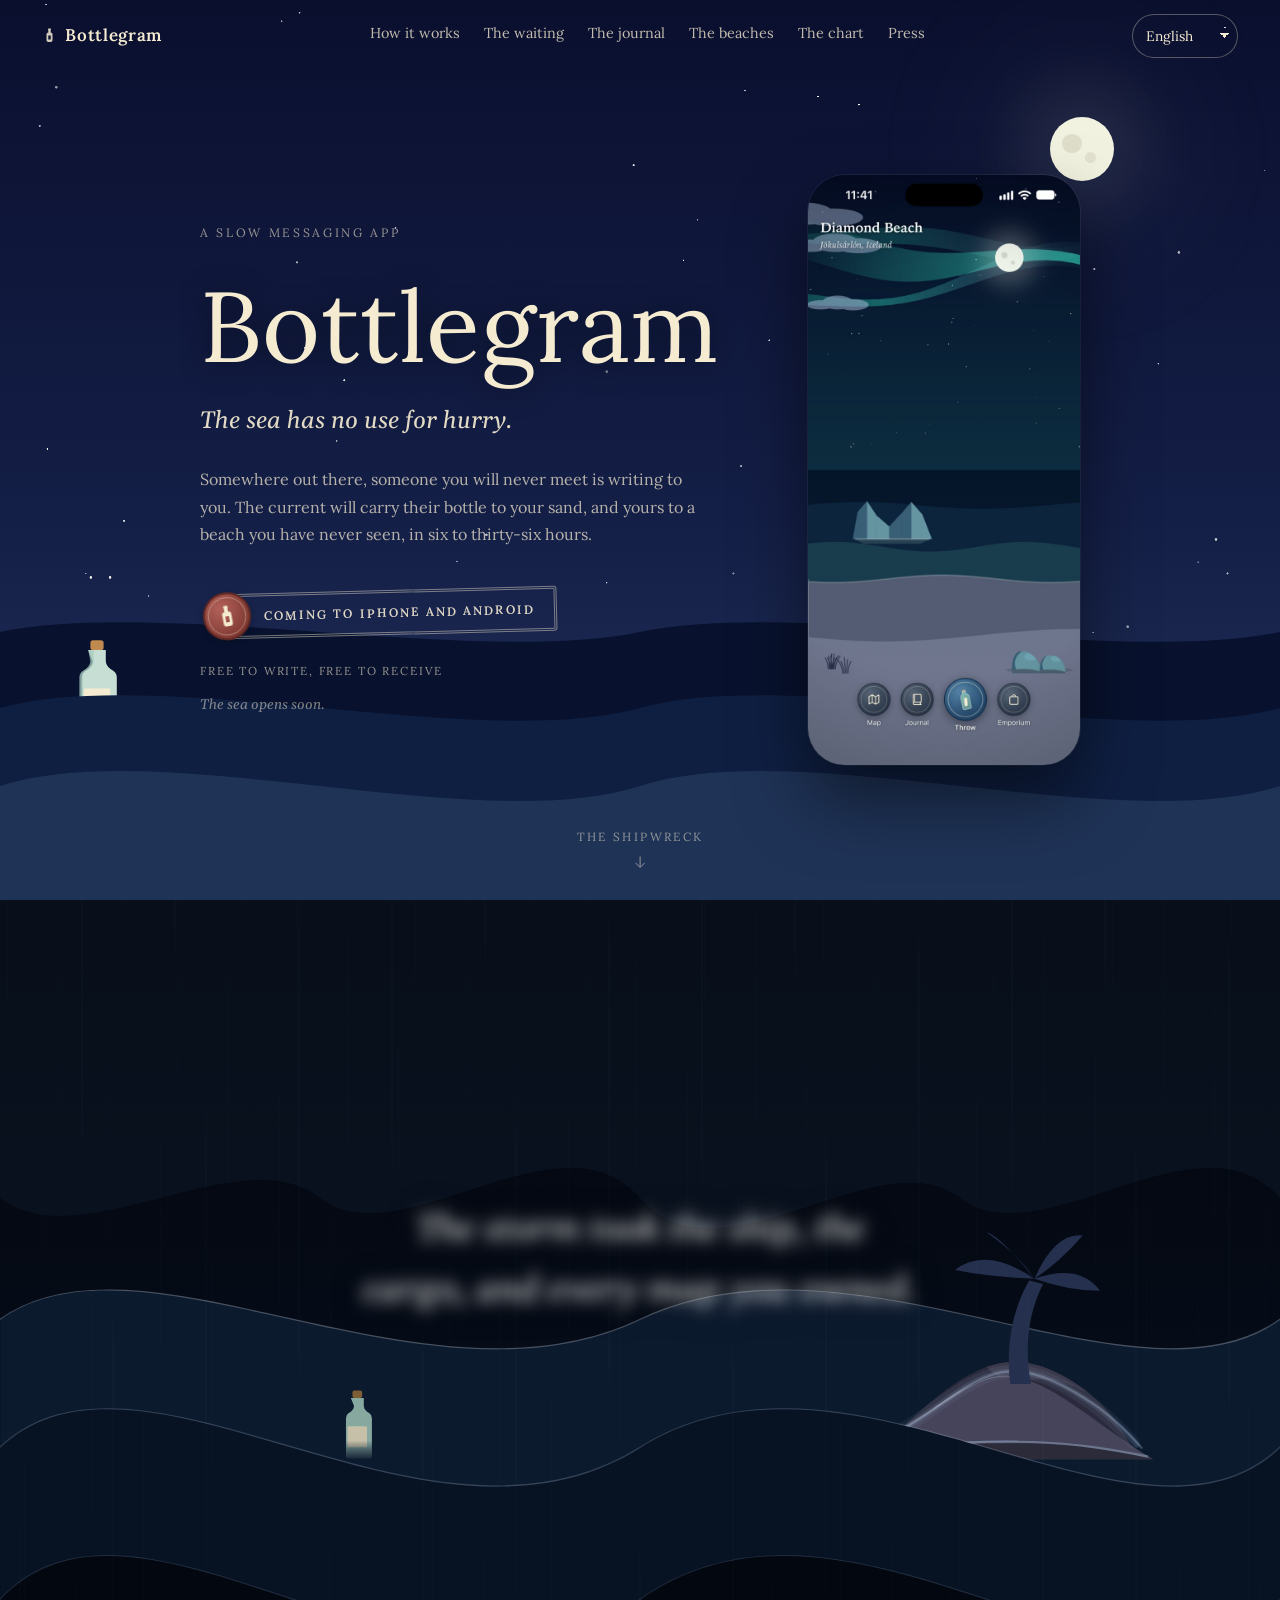
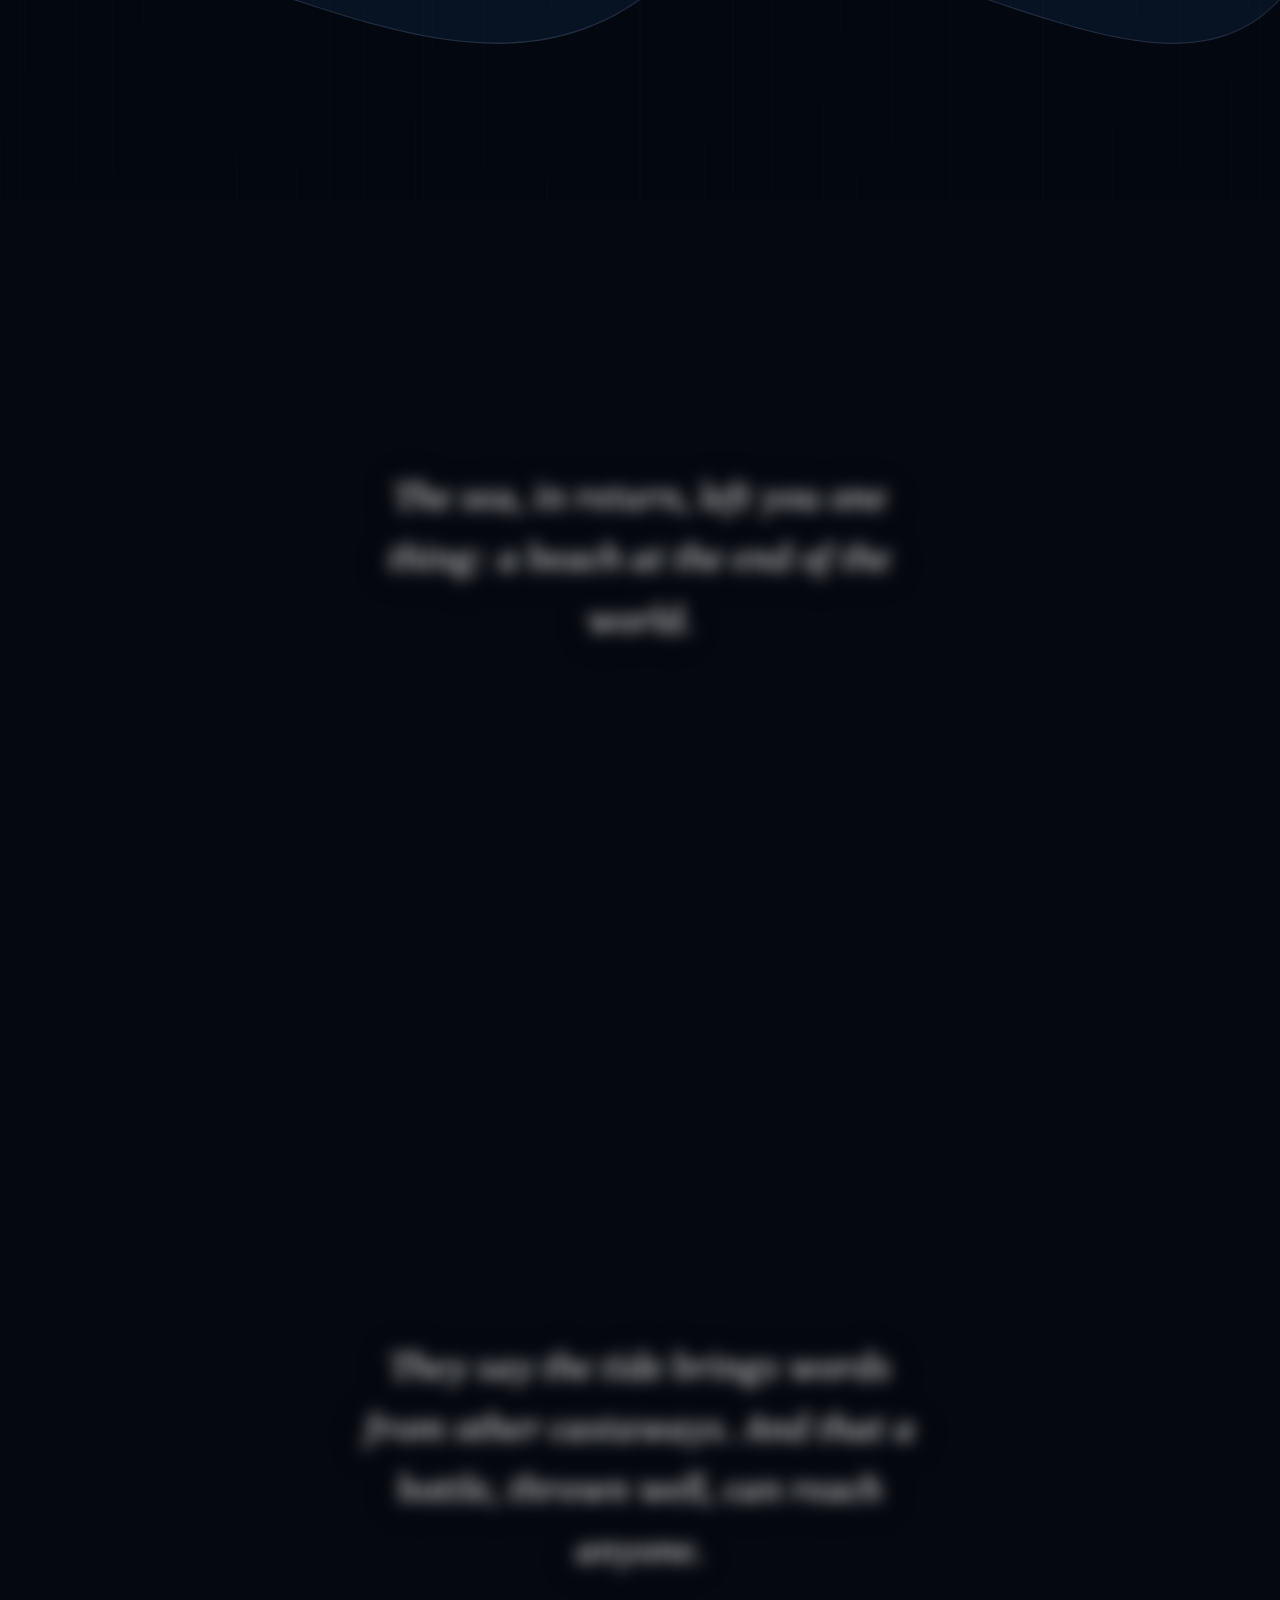
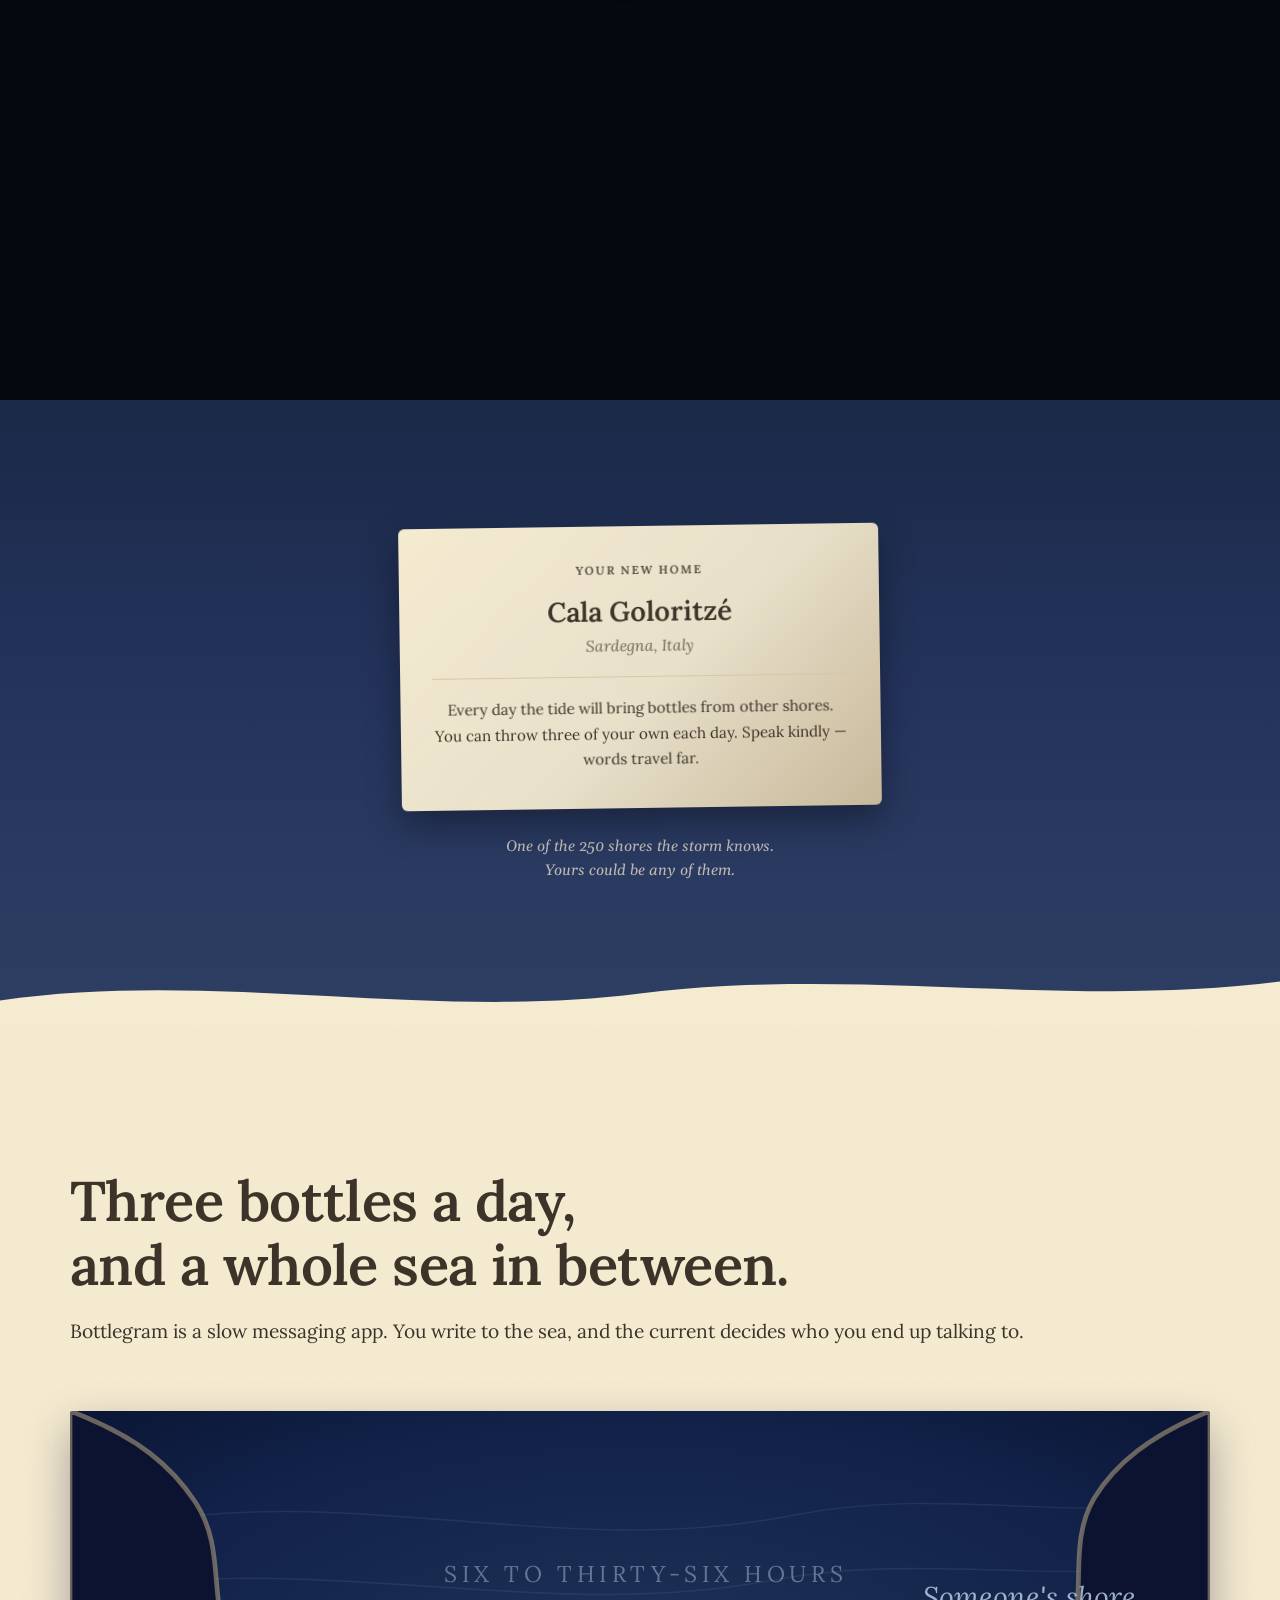
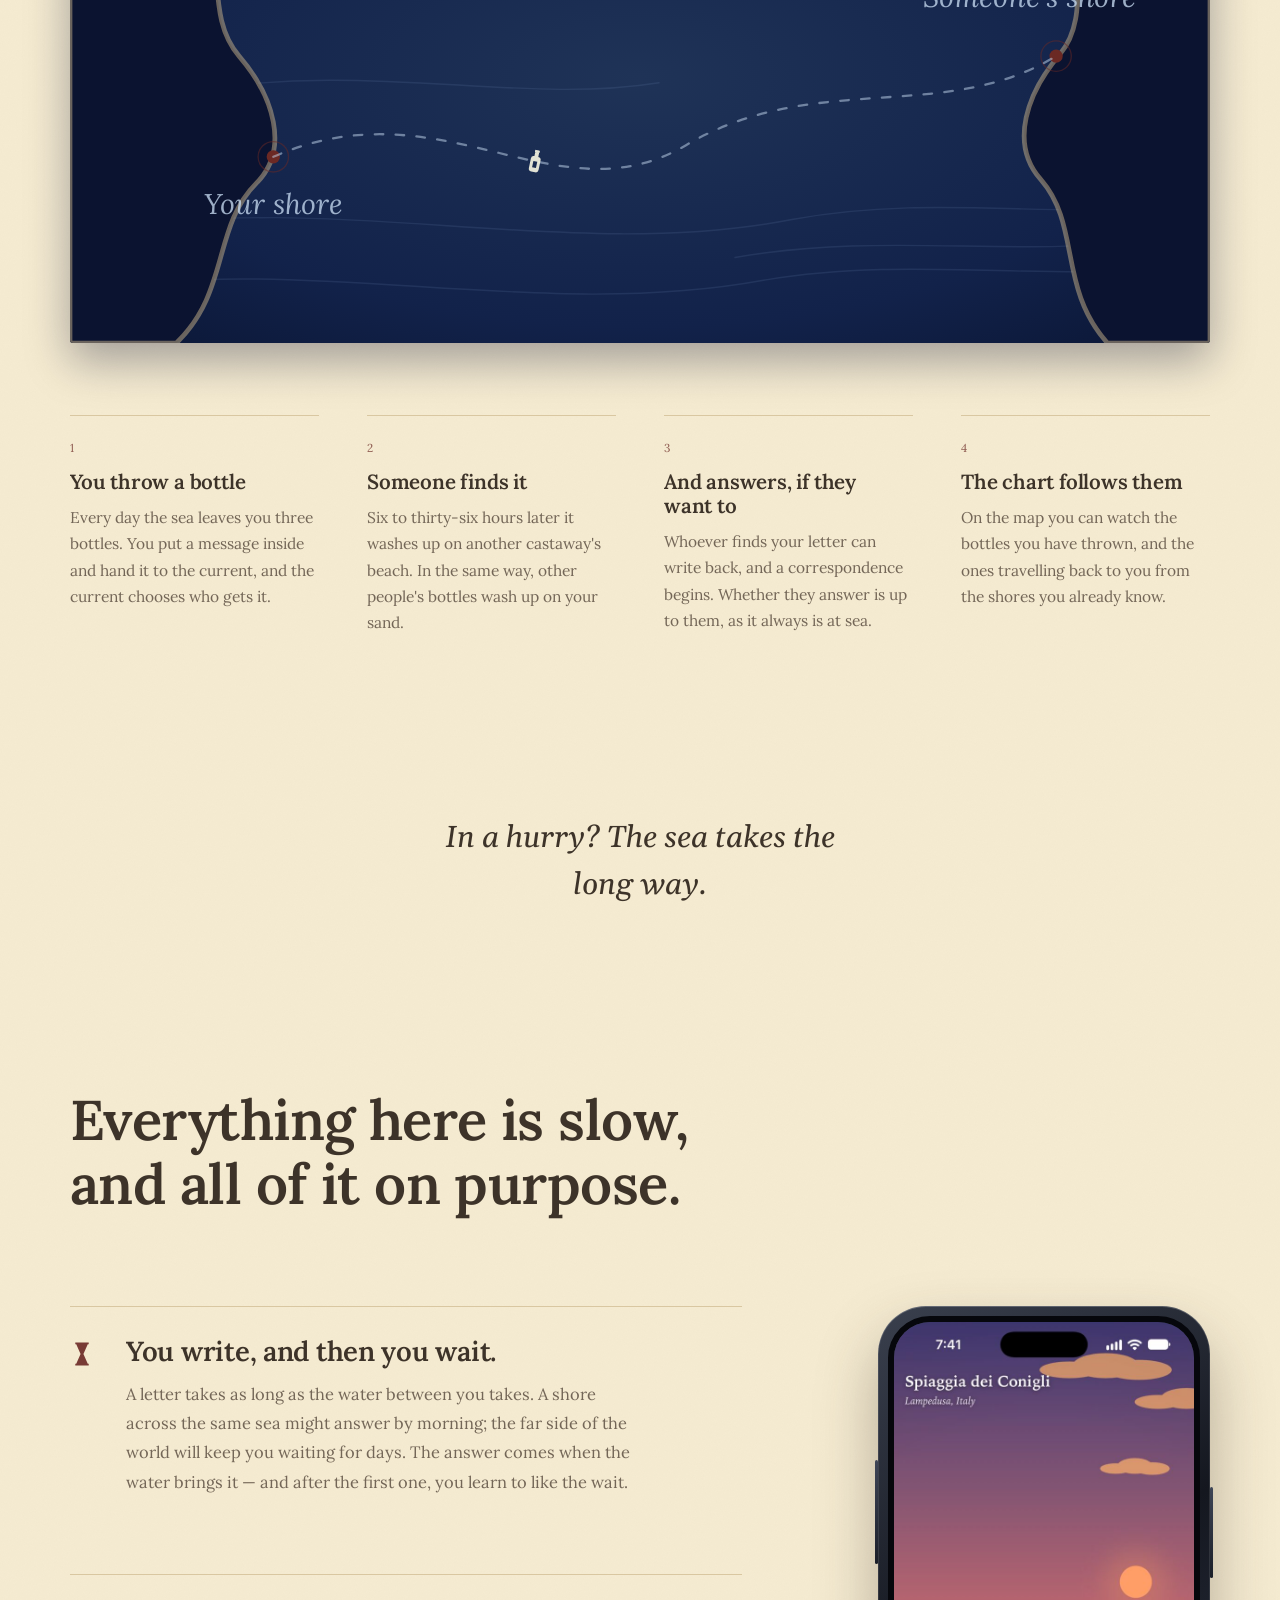
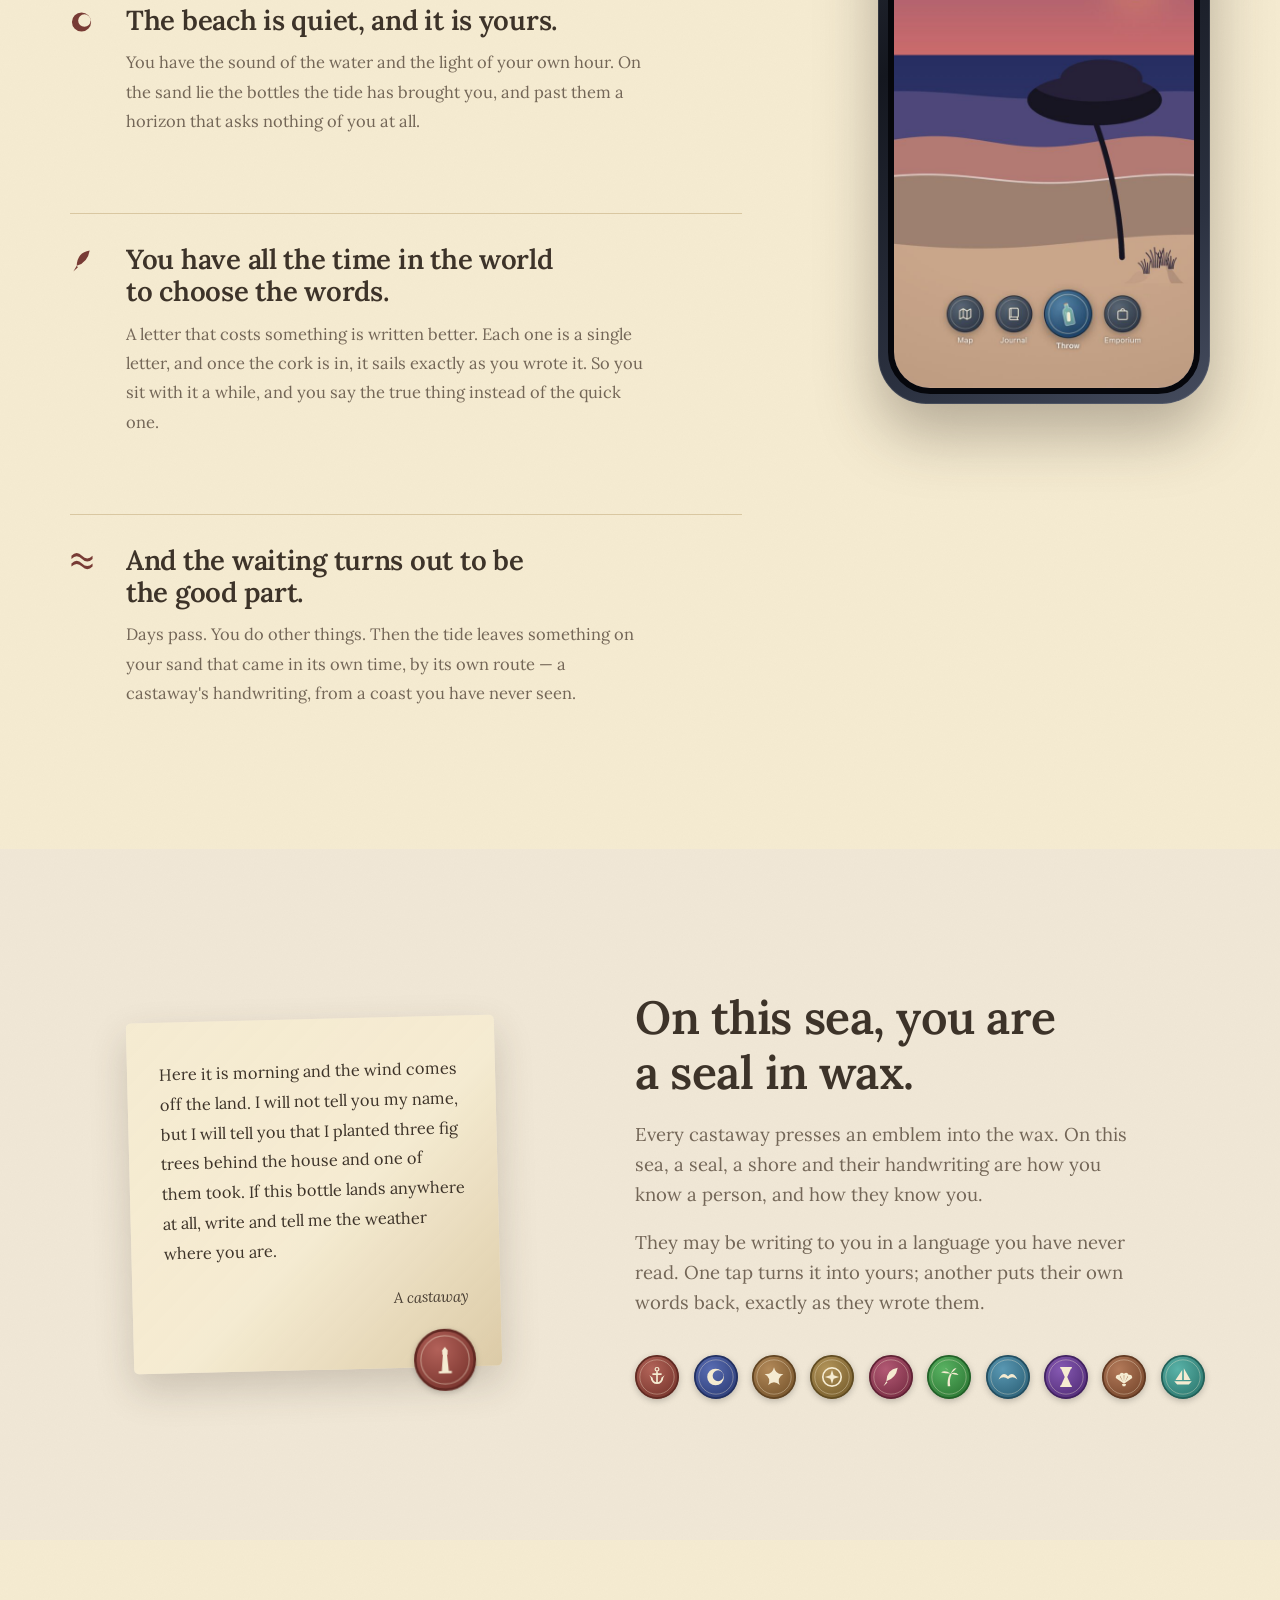
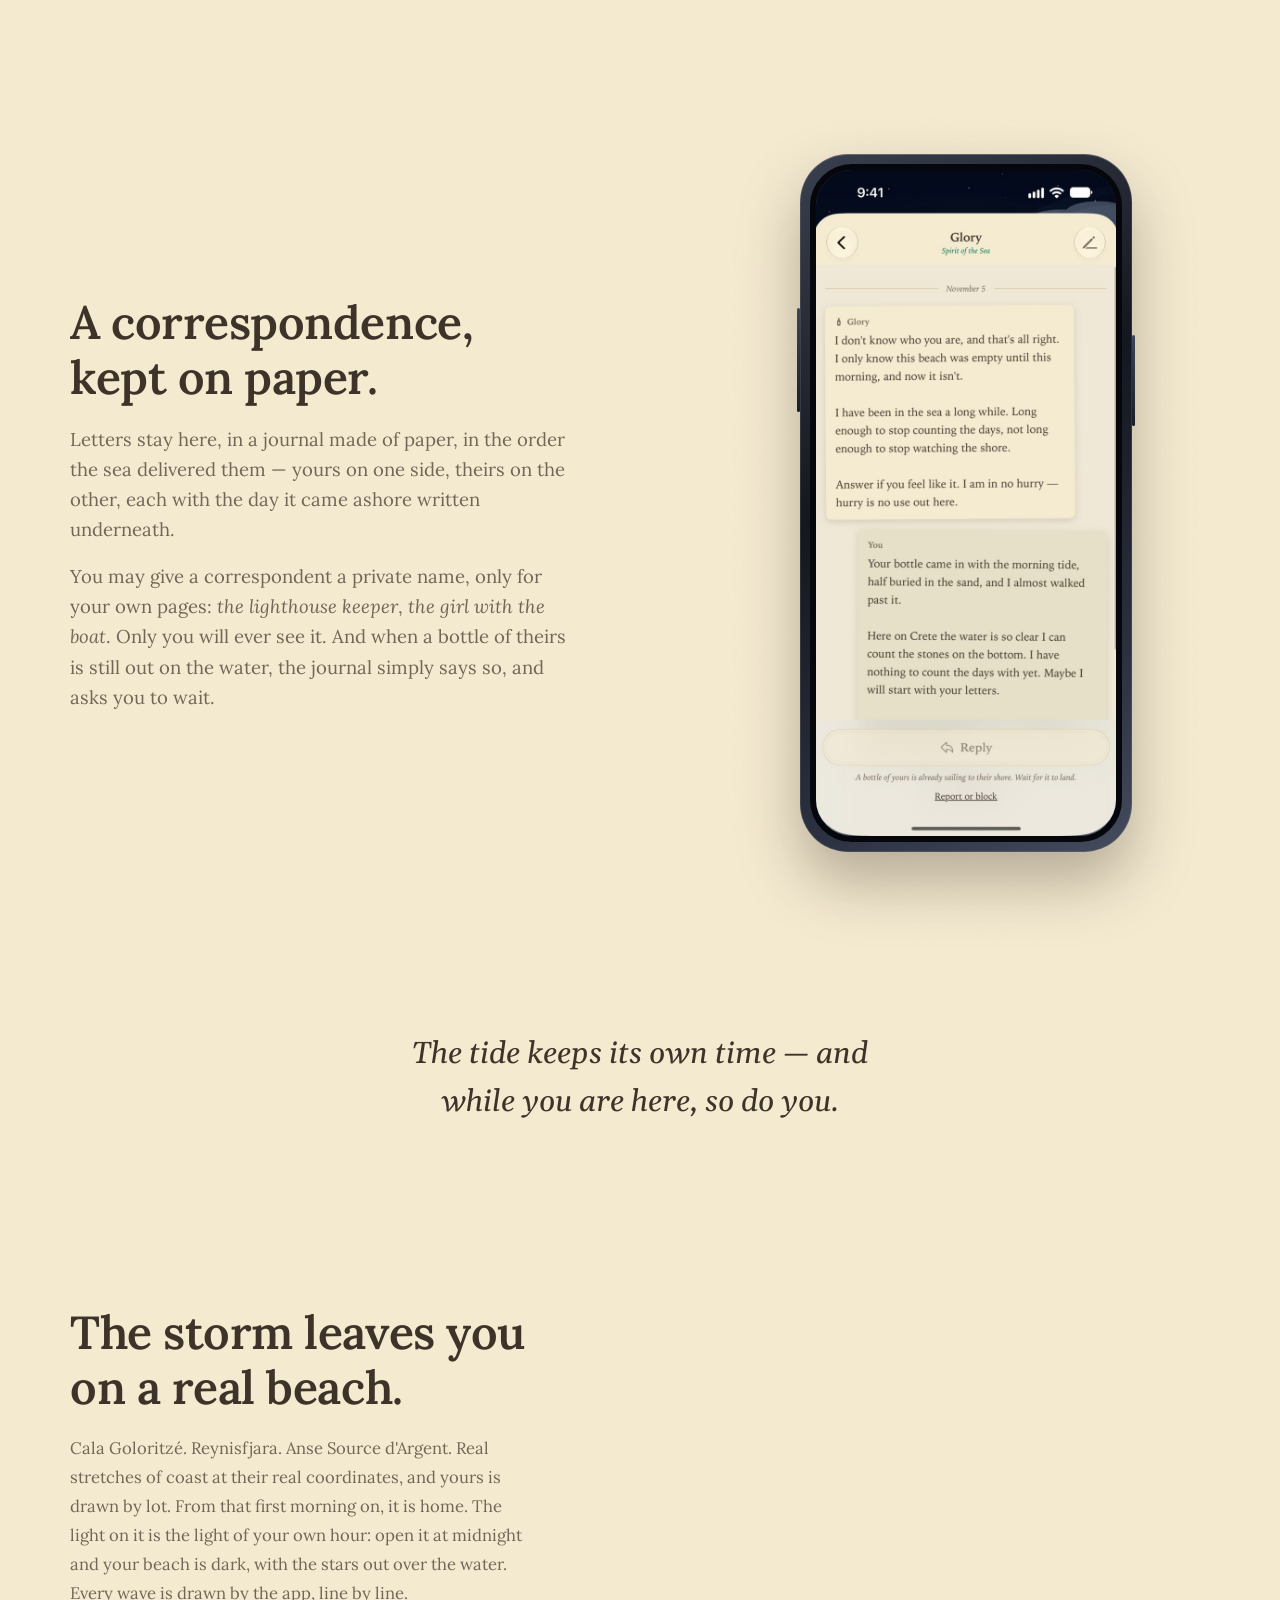
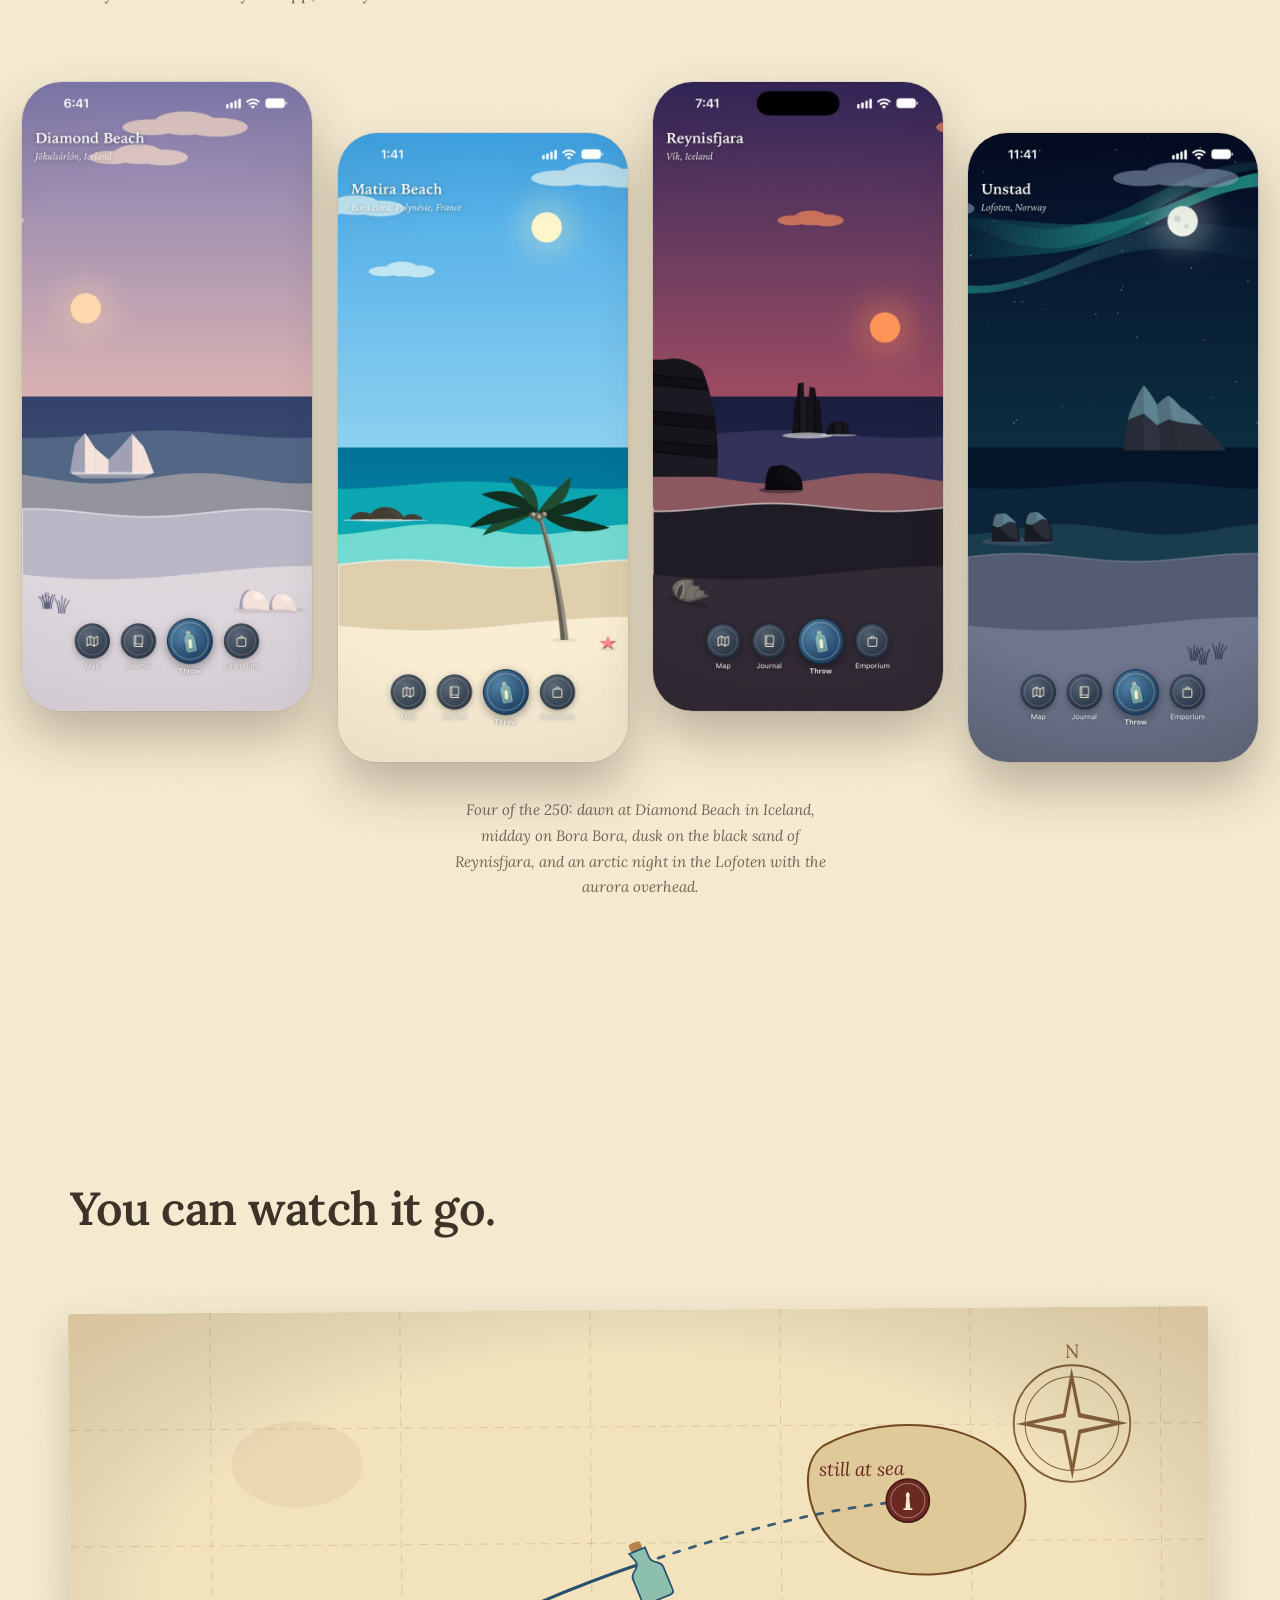
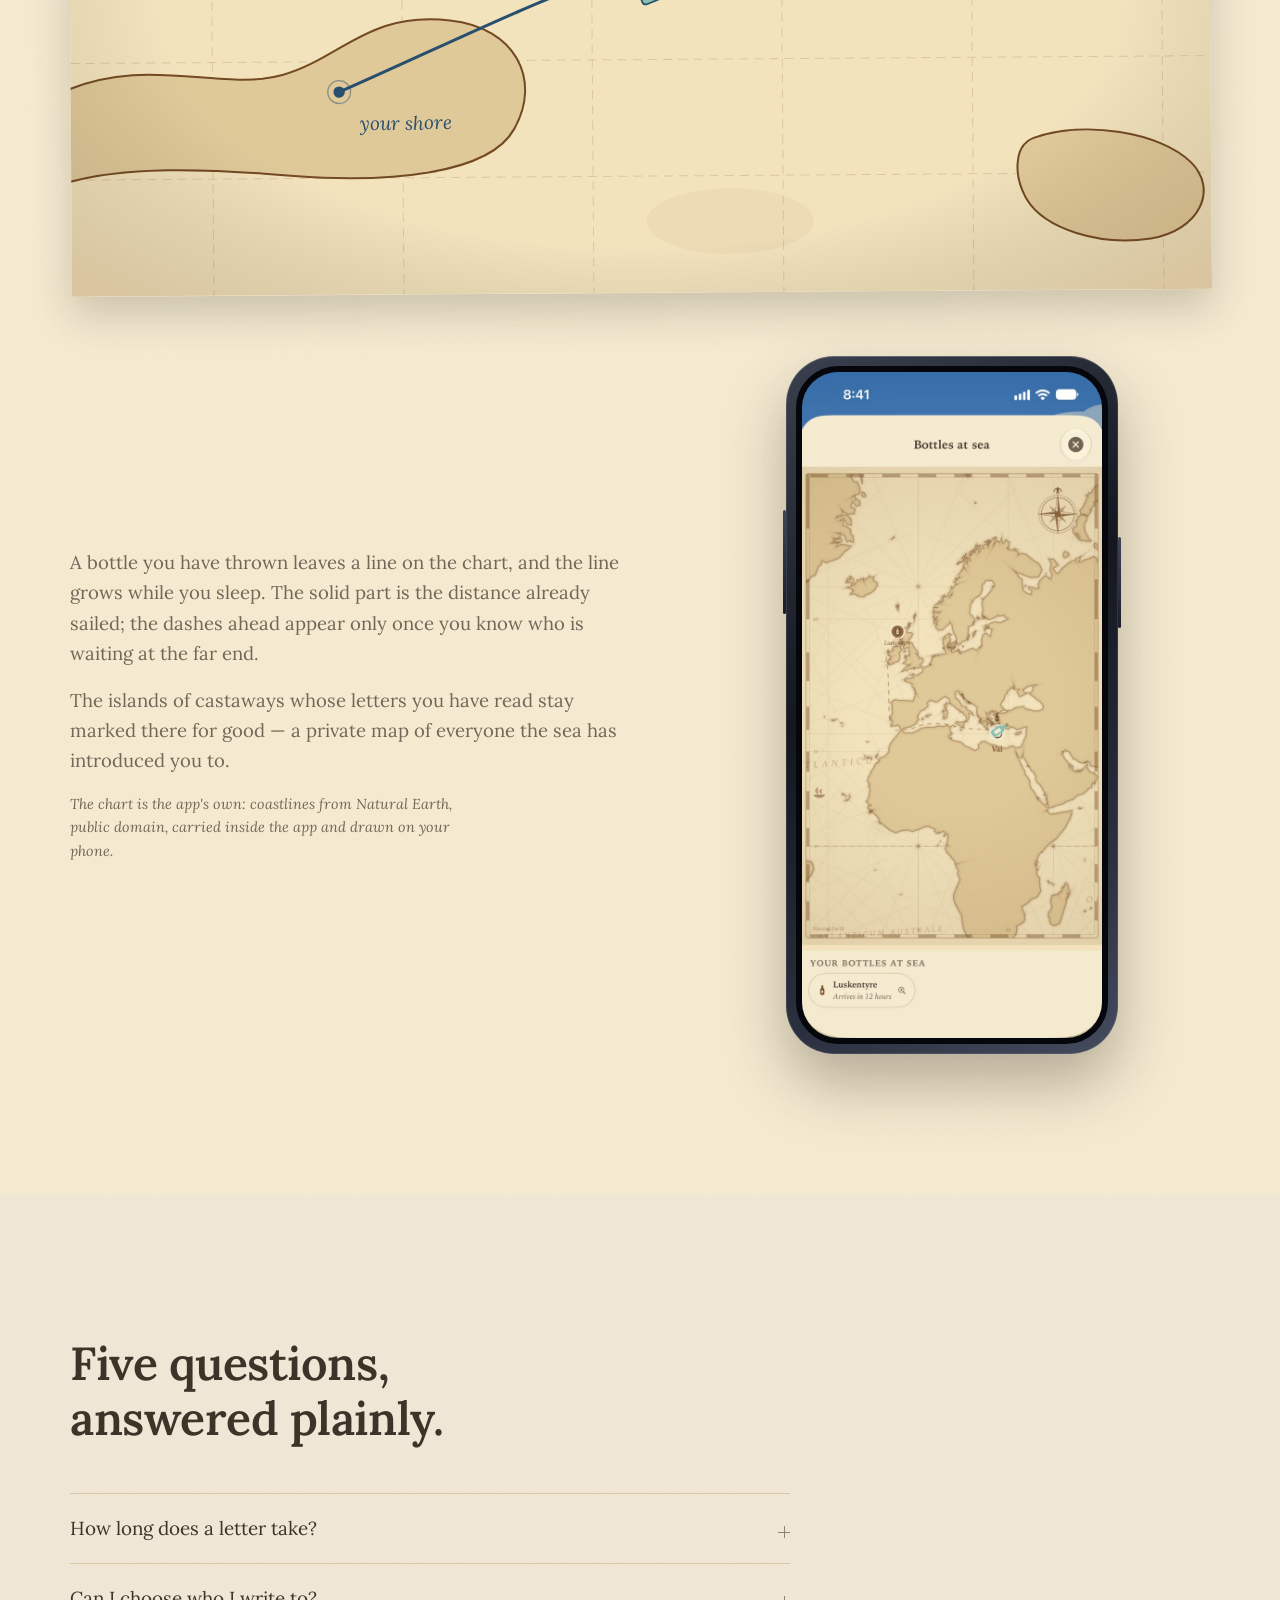
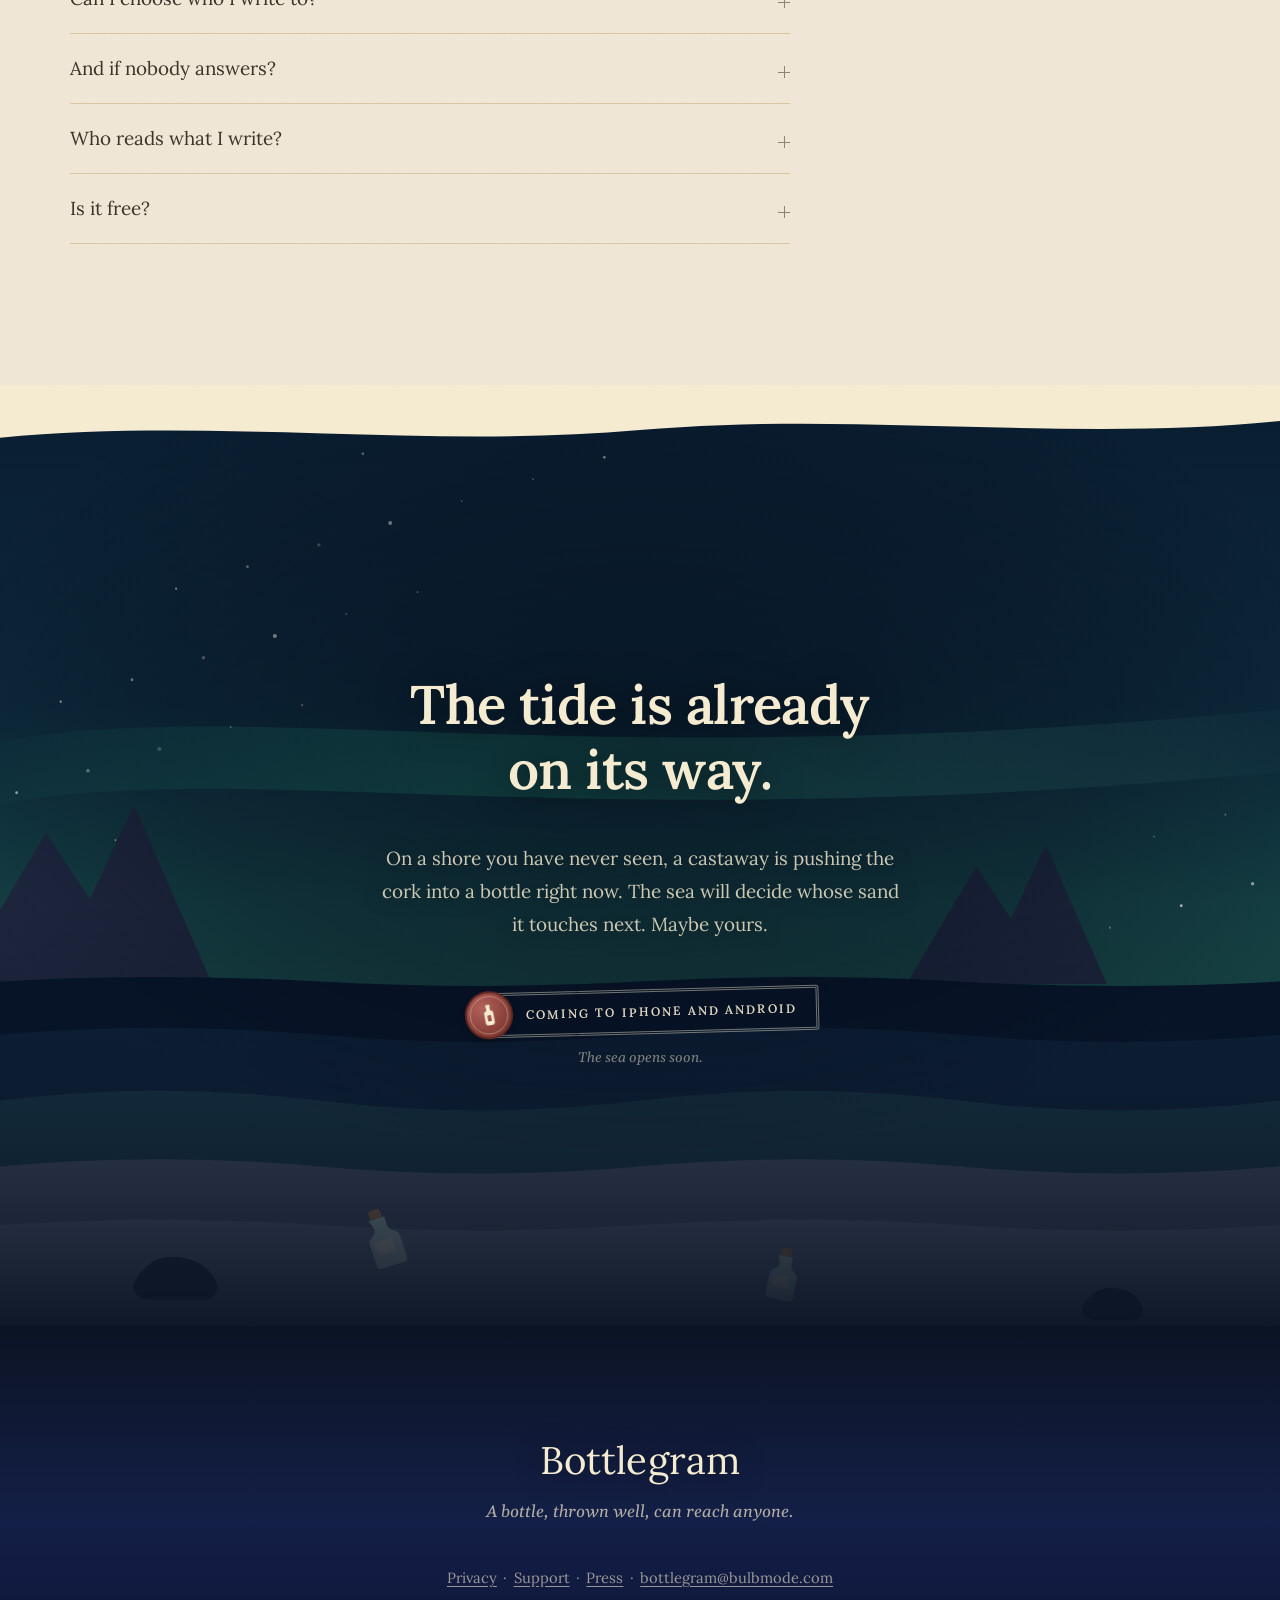
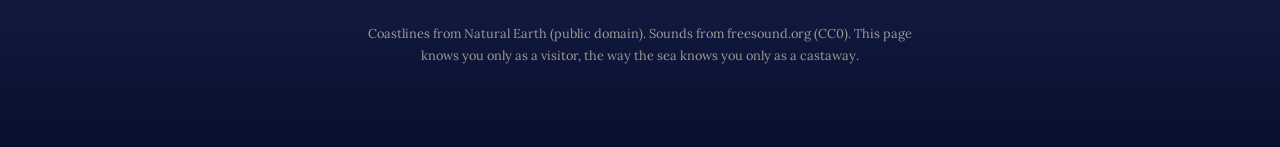
==== commit 38a26fe5: "Sulla home tutte le schermate vengono dalla build 6 Le otto immagini dell'app erano di luglio e sett" ====
--- a/index.html
+++ b/index.html
@@ -60,8 +60,8 @@
          disegnato qui farebbe due cornici, la sua e quella della finestra, e
          la notte della pagina e quella dell'app sono la stessa notte. -->
     <div class="eroe-app">
-      <img class="schermata-nuda" src="assets/schermata-notte.jpg" width="603" height="1311" decoding="async"
-           alt="The app at Ficogrande, on Stromboli: the volcano smoking under a full moon, and two bottles washed up on the black sand.">
+      <img class="schermata-nuda" src="assets/schermata-notte.jpg" width="660" height="1434" decoding="async"
+           alt="The app at Diamond Beach, in Iceland, at night: the aurora and a full moon over a dark sea, an iceberg offshore and ice on the sand.">
     </div>
   </div>
 
@@ -383,7 +383,11 @@
   <p>In a hurry? The sea takes the long way.</p>
 </div>
 
-<!-- ════════════════════════════ L'ATTESA ════════════════════════════════ -->
+<!-- ════════════════════════════ L'ATTESA ════════════════════════════════
+     TUTTE LE SCHERMATE DELLA PAGINA SONO DELLA BUILD 6 (dal 05/11/2026),
+     dalle grezze della scheda store: quelle di luglio e settembre avevano
+     ancora «Report to the Sea» sotto il diario. Se cambia l'app, si rifanno
+     da lì (~/.claude/handoffs/Bottlegram/scheda-2026-11/grezze), in 660 px. -->
 <section class="sezione carta" id="attesa">
   <div class="dentro">
     <h2 class="grande">Everything here is slow,<br>and all of it on purpose.</h2>
@@ -422,8 +426,8 @@
                  giù, e risalendo l'immagine scartata si ridecodifica sotto il
                  dito — è metà dello scatto. Sette immagini in tutto: si
                  caricano e si tengono. -->
-            <img class="schermata" src="assets/schermata-spiaggia.jpg" width="603" height="1311" decoding="async"
-                 alt="The app at Cala Goloritzé at midday: turquoise sea, pale sand, and four bottles washed up on the shore.">
+            <img class="schermata" src="assets/schermata-spiaggia.jpg" width="660" height="1434" decoding="async"
+                 alt="The app at Spiaggia dei Conigli, on Lampedusa, at dusk: a red sky, the sun going down and an umbrella pine on the sand.">
           </div>
         </div>
       </div>
@@ -465,8 +469,8 @@
     <div class="telefono">
       <div class="scocca">
         <div class="schermo">
-          <img class="schermata" src="assets/schermata-diario.jpg" width="603" height="1311" decoding="async"
-                 alt="A correspondence in the journal: a letter from a castaway the reader has privately named Black sand, the reply underneath, and a note saying a bottle of theirs is still at sea.">
+          <img class="schermata" src="assets/schermata-diario.jpg" width="660" height="1434" decoding="async"
+                 alt="A correspondence in the journal: a letter from Glory, a Spirit of the Sea, the reply underneath, and a note that the reply is already sailing.">
         </div>
       </div>
     </div>
@@ -494,23 +498,23 @@
        erano un telefono solo da 278 px che le passava in dissolvenza: era il
        quinto telefono della pagina nella stessa forma, e ogni spiaggia si
        vedeva un secondo. Qui stanno affiancate a tutta larghezza, schermo
-       nudo come nell'eroe, a ~290 px l'una: le schermate sono larghe 603 px,
-       quindi su uno schermo retina è la misura più grande che resta nitida.
+       nudo come nell'eroe, a ~290 px l'una (le schermate sono larghe 660 px:
+       su uno schermo retina restano nitide fino a 330).
        La scena larga di `disegnaSpiaggiaLarga` non va bene qui: ha pini e una
        palma su ogni costa, e a Reynisfjara l'app disegna il vulcano. Sotto i
        760 px scorrono di lato col dito (scroll-snap), senza JavaScript. -->
   <figure class="quattro-spiagge">
     <ul class="fila-spiagge">
-      <li><img class="schermata-nuda" src="assets/spiagge/tropical-dawn.jpg" width="603" height="1311" decoding="async"
-               alt="Dawn at Anse Source d'Argent, as the app draws it: a rose sky, calm water, a palm on the sand."></li>
-      <li><img class="schermata-nuda" src="assets/spiagge/mediterranean-day.jpg" width="603" height="1311" decoding="async"
-               alt="Midday at Cala Goloritzé, as the app draws it: blue sky, turquoise sea, bottles on the pale sand."></li>
-      <li><img class="schermata-nuda" src="assets/spiagge/volcanic-dusk.jpg" width="603" height="1311" decoding="async"
-               alt="Dusk at Reynisfjara, as the app draws it: an ember sky over black volcanic sand."></li>
-      <li><img class="schermata-nuda" src="assets/spiagge/arctic-night.jpg" width="603" height="1311" decoding="async"
+      <li><img class="schermata-nuda" src="assets/spiagge/diamond-alba.jpg" width="660" height="1434" decoding="async"
+               alt="Dawn at Diamond Beach, as the app draws it: a lilac sky, a pale sun and an iceberg on the water."></li>
+      <li><img class="schermata-nuda" src="assets/spiagge/matira-giorno.jpg" width="660" height="1434" decoding="async"
+               alt="Midday at Matira Beach, as the app draws it: blue sky, turquoise water and a palm on the white sand."></li>
+      <li><img class="schermata-nuda" src="assets/spiagge/reynisfjara-tramonto.jpg" width="660" height="1434" decoding="async"
+               alt="Dusk at Reynisfjara, as the app draws it: a red sky, the sea stacks and black volcanic sand."></li>
+      <li><img class="schermata-nuda" src="assets/spiagge/unstad-notte.jpg" width="660" height="1434" decoding="async"
                alt="Night at Unstad, as the app draws it: the aurora over a dark arctic sea."></li>
     </ul>
-    <figcaption class="didascalia">Four of the 250: dawn at La Digue, midday in Sardegna, dusk on the black sand of Reynisfjara, and an arctic night in the Lofoten with the aurora overhead.</figcaption>
+    <figcaption class="didascalia">Four of the 250: dawn at Diamond Beach in Iceland, midday on Bora Bora, dusk on the black sand of Reynisfjara, and an arctic night in the Lofoten with the aurora overhead.</figcaption>
   </figure>
 </section>
 
@@ -583,8 +587,8 @@
       <div class="telefono">
         <div class="scocca">
           <div class="schermo">
-            <img class="schermata" src="assets/schermata-carta.jpg" width="603" height="1311" decoding="async"
-                 alt="The nautical chart: a route drawn from Cala Goloritzé out of the Mediterranean and north across the Atlantic towards Iceland, with the bottle partway along it.">
+            <img class="schermata" src="assets/schermata-carta.jpg" width="660" height="1434" decoding="async"
+                 alt="The nautical chart: a route from Vai, on Crete, west across the Mediterranean and north up the Atlantic to Luskentyre, in Scotland, with the bottle just setting out.">
           </div>
         </div>
       </div>
@@ -680,7 +684,7 @@
      sono passati al tu, ma chi aveva `lingue.js` in cache continuava a leggere
      il Lei — Francesco l'ha visto coi suoi occhi la notte stessa. A ogni
      cambio di frasi si alza il numero, e la cache vecchia muore lì. -->
-<script src="lingue.js?v=9"></script>
-<script src="lingua.js?v=9"></script>
+<script src="lingue.js?v=10"></script>
+<script src="lingua.js?v=10"></script>
 </body>
 </html>
--- a/styles.css
+++ b/styles.css
@@ -1002,7 +1002,7 @@
   position: relative;
   width: min(332px, 80vw);
   /* NIENTE `aspect-ratio` QUI: l'altezza la detta lo schermo, che ha il
-     rapporto ESATTO delle schermate (603×1311). Prima la scocca imponeva
+     rapporto ESATTO delle schermate (660×1434, build 6). Prima la scocca imponeva
      300×650, lo schermo ereditava un rapporto sbagliato del 3,6% e `cover` si
      mangiava i bordi — le schermate sembravano tagliate, perché lo erano. */
   padding: 10px;
@@ -1028,7 +1028,7 @@
 .schermo {
   width: 100%;
   /* Il rapporto vero delle schermate: niente da tagliare, niente da inventare. */
-  aspect-ratio: 603 / 1311;
+  aspect-ratio: 660 / 1434;
   /* La cornice nera fra vetro e schermo: è lei che fa sembrare acceso un
      telefono. Dentro, la Dynamic Island è già nella schermata vera. */
   border: 6px solid #06070C;
@@ -1047,8 +1047,8 @@
    aspettano sotto. Solo `opacity`: niente layout, niente filtri — è la
    transizione che non si sente sotto il dito. */
 /* ── Le quattro spiagge ─────────────────────────────────────────────────
-   Affiancate a tutta larghezza, schermo nudo come nell'eroe. 290 px è il
-   massimo che le schermate da 603 px reggono nitide su uno schermo retina.
+   Affiancate a tutta larghezza, schermo nudo come nell'eroe, 290 px l'una:
+   le schermate da 660 px restano nitide su uno schermo retina.
    Sotto i 760 px diventano una fila che scorre col dito, e la prossima si
    affaccia dal bordo: dice da sola che ce n'è un'altra. */
 .quattro-spiagge {
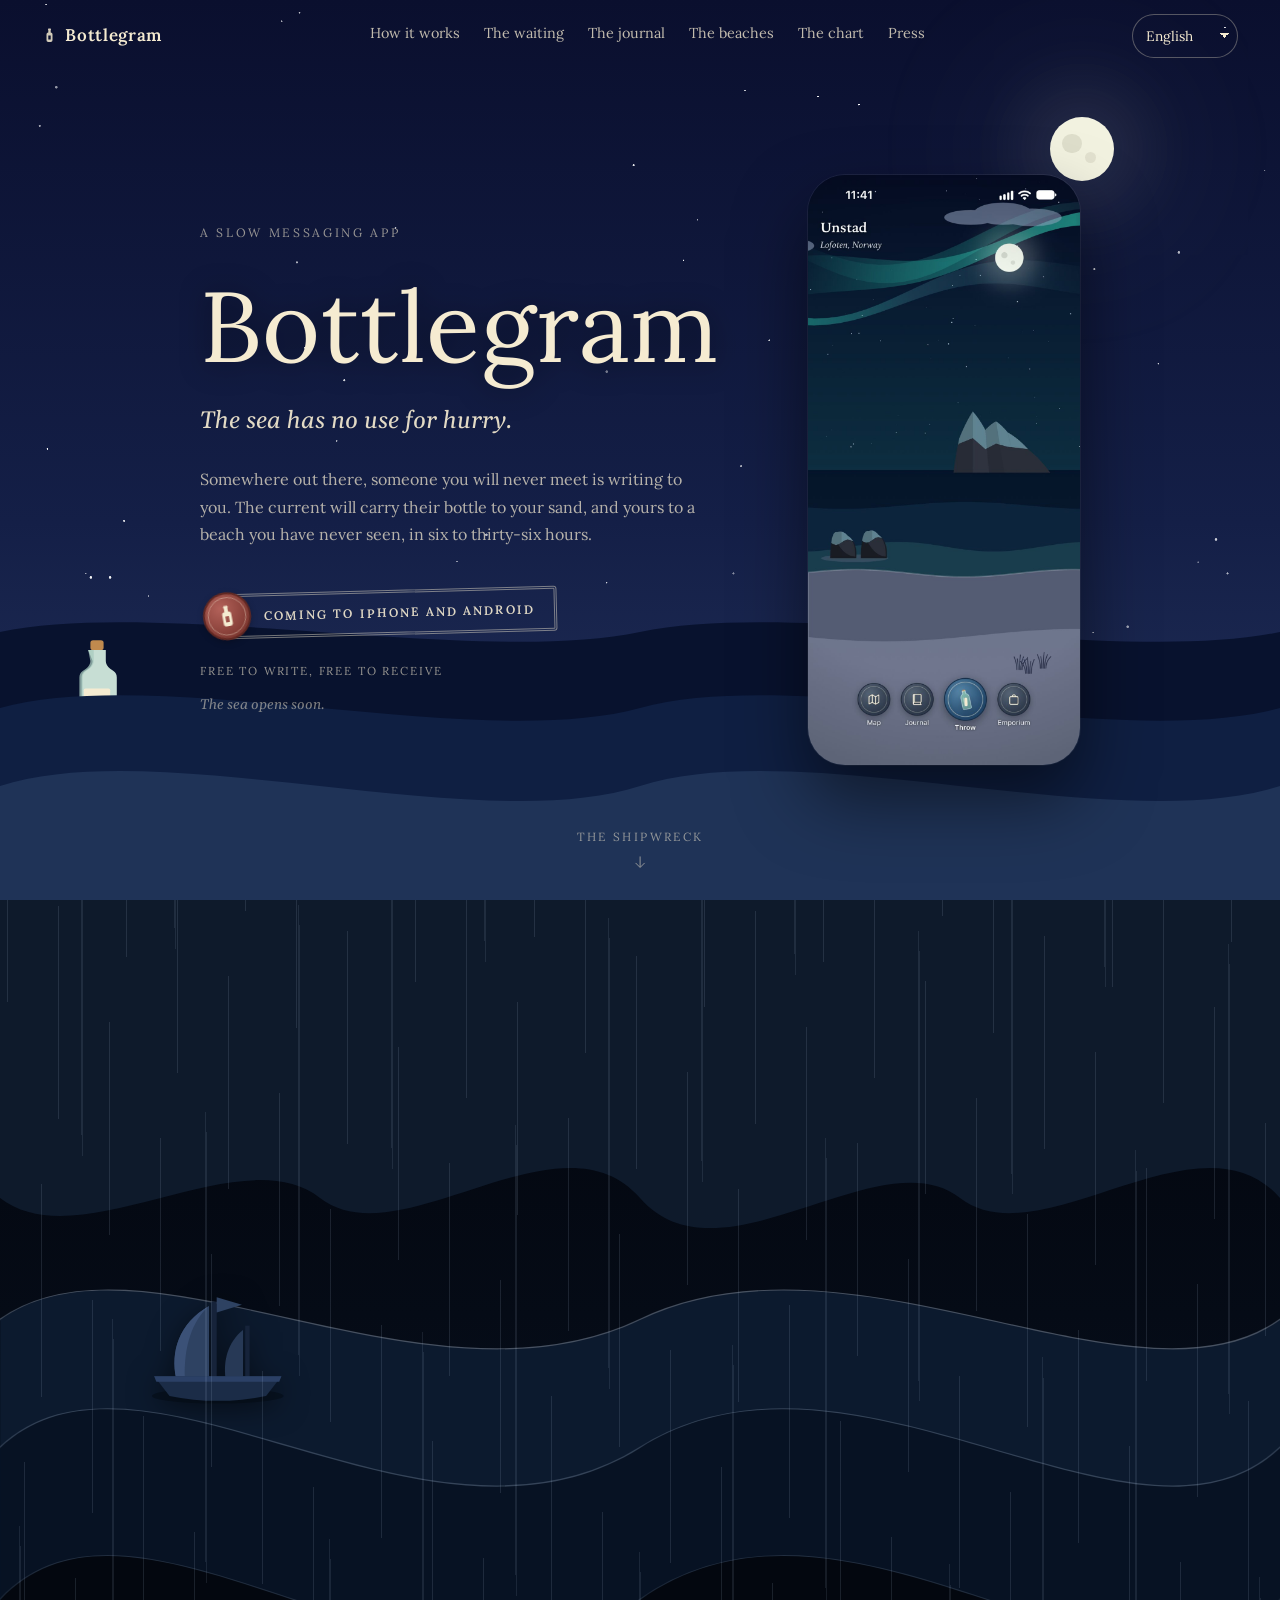
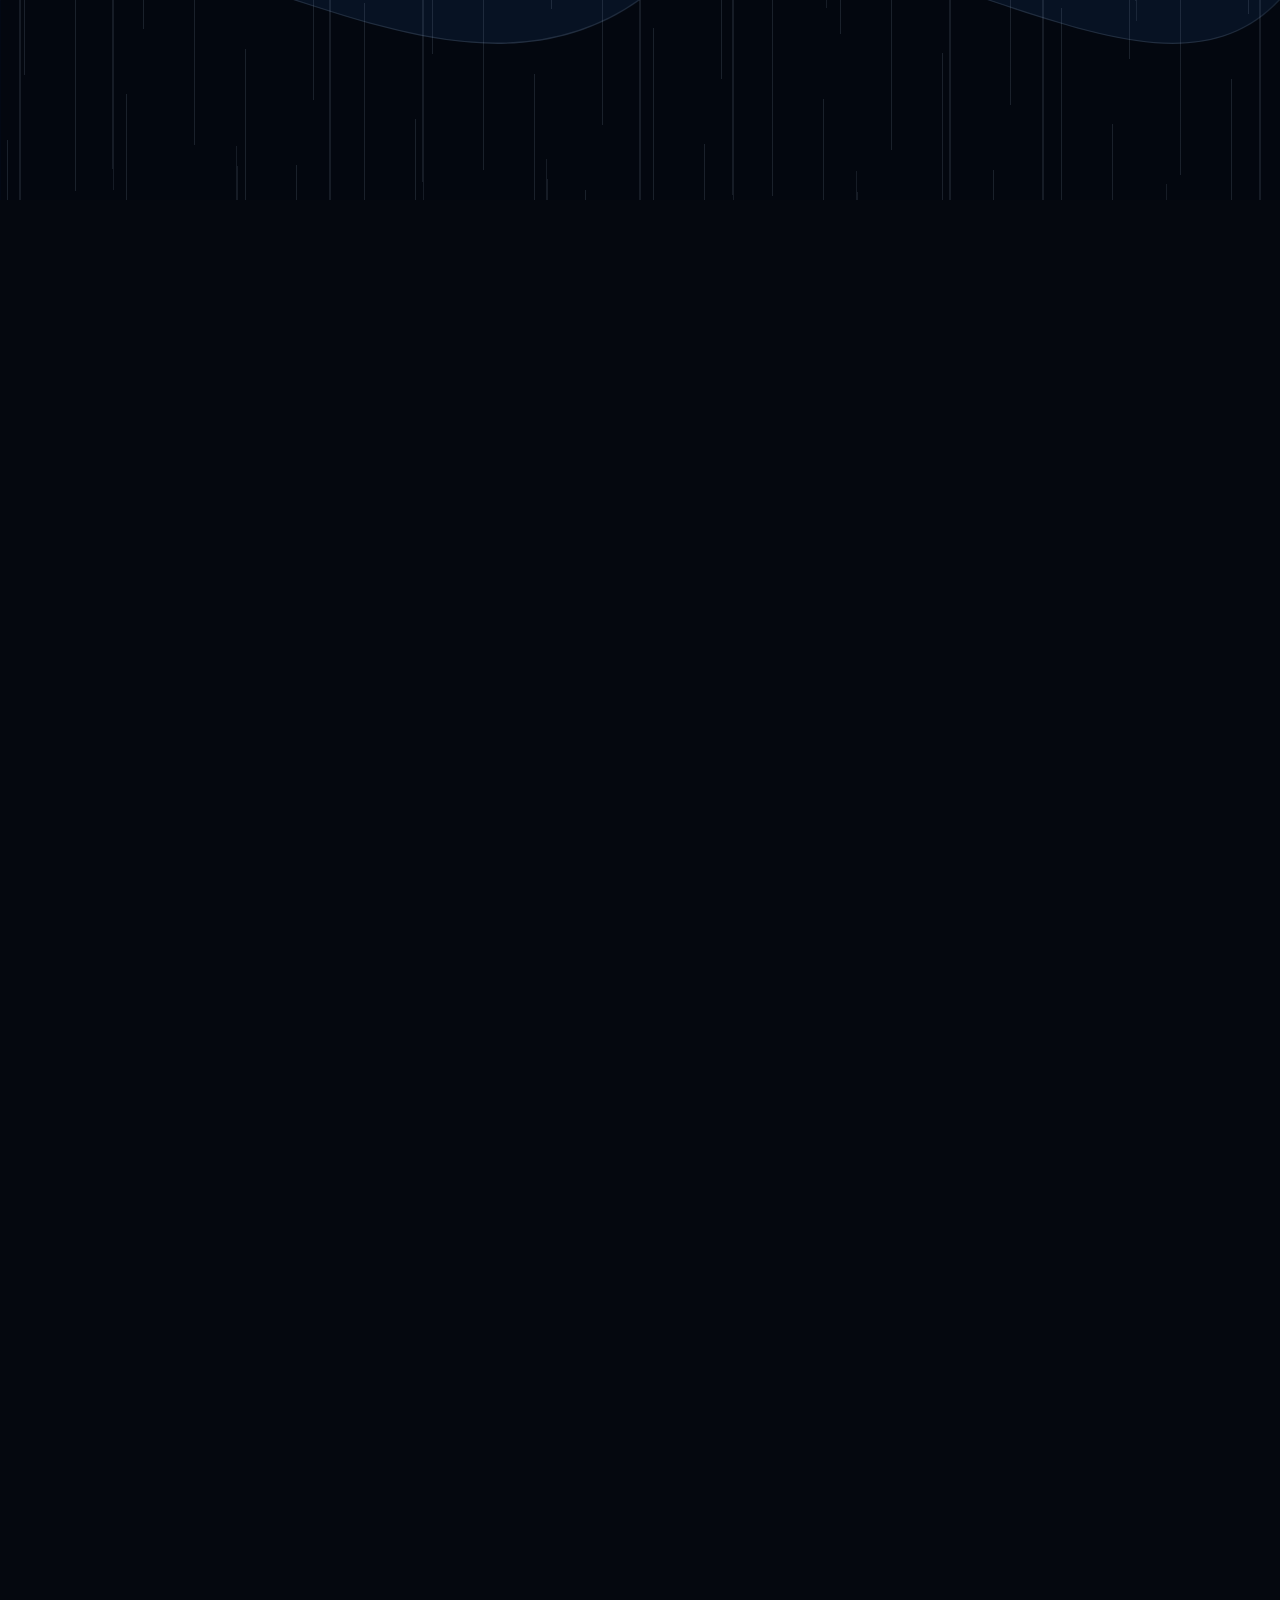
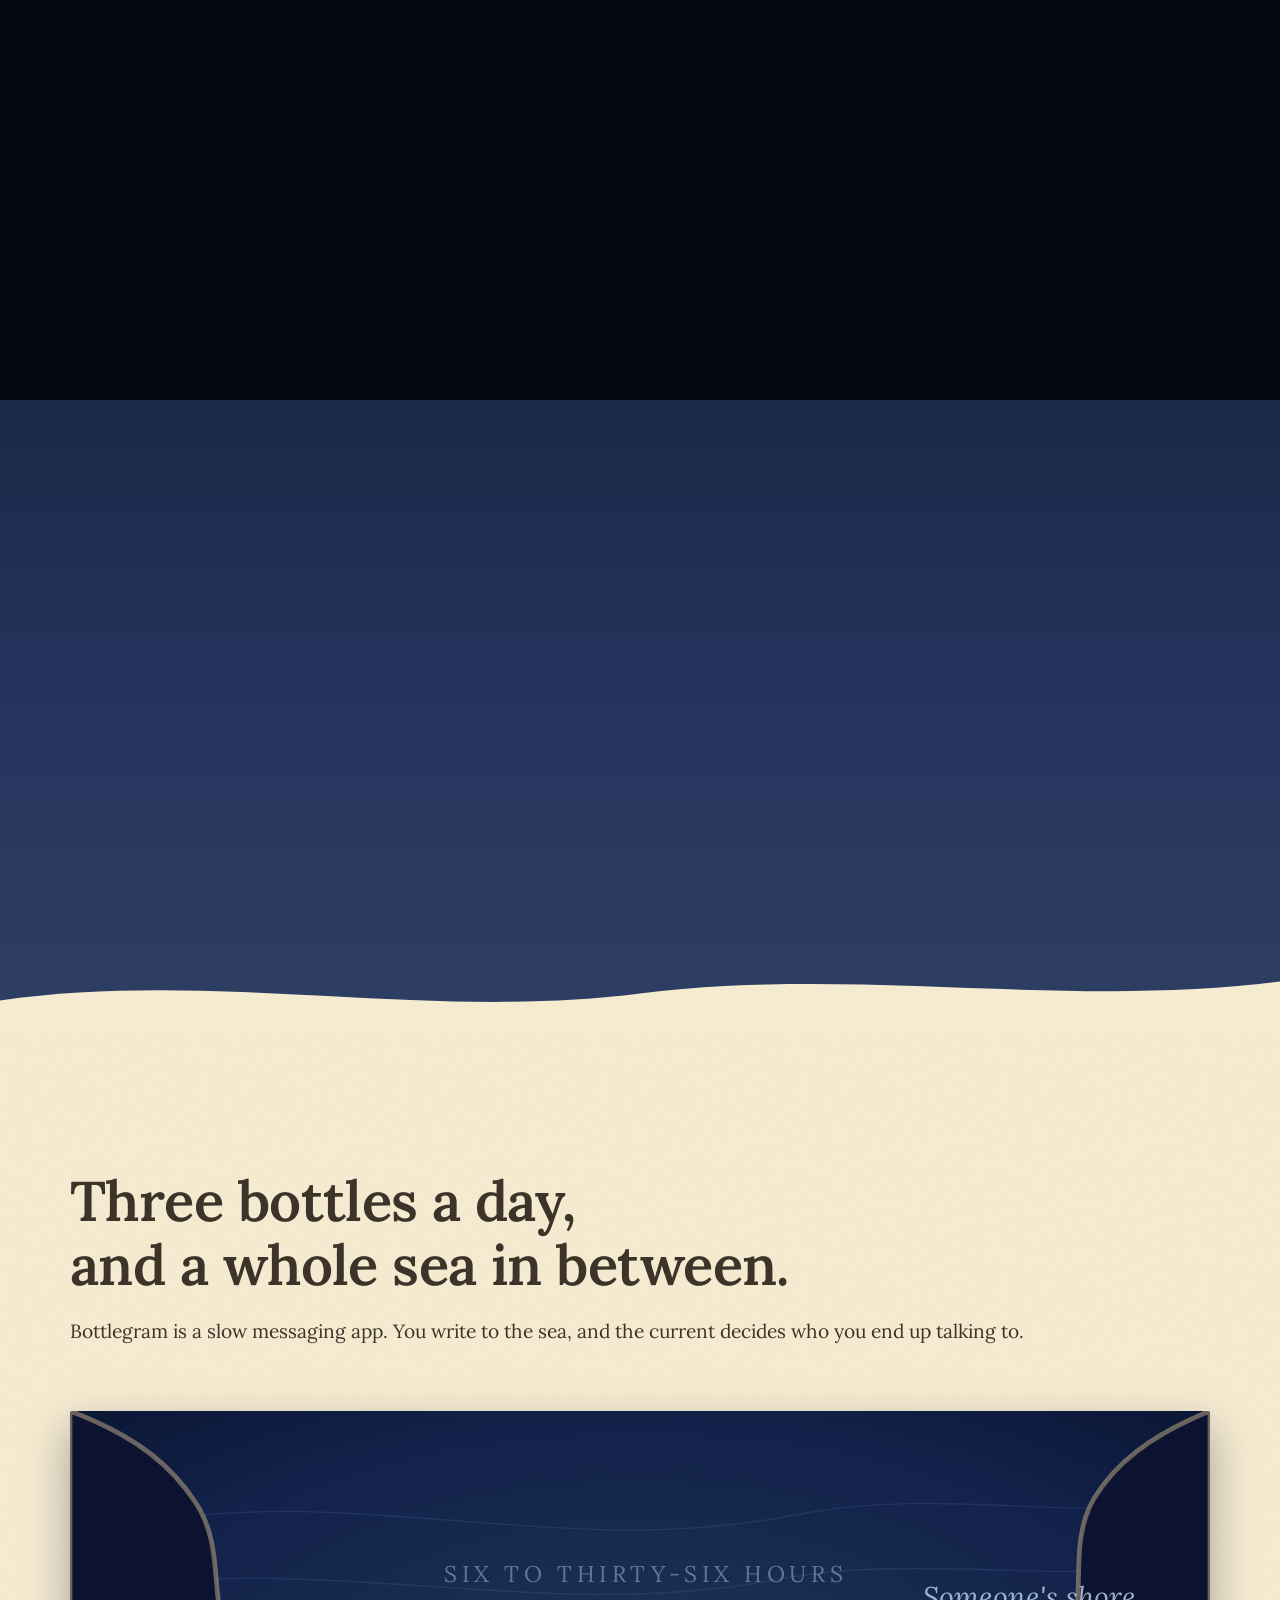
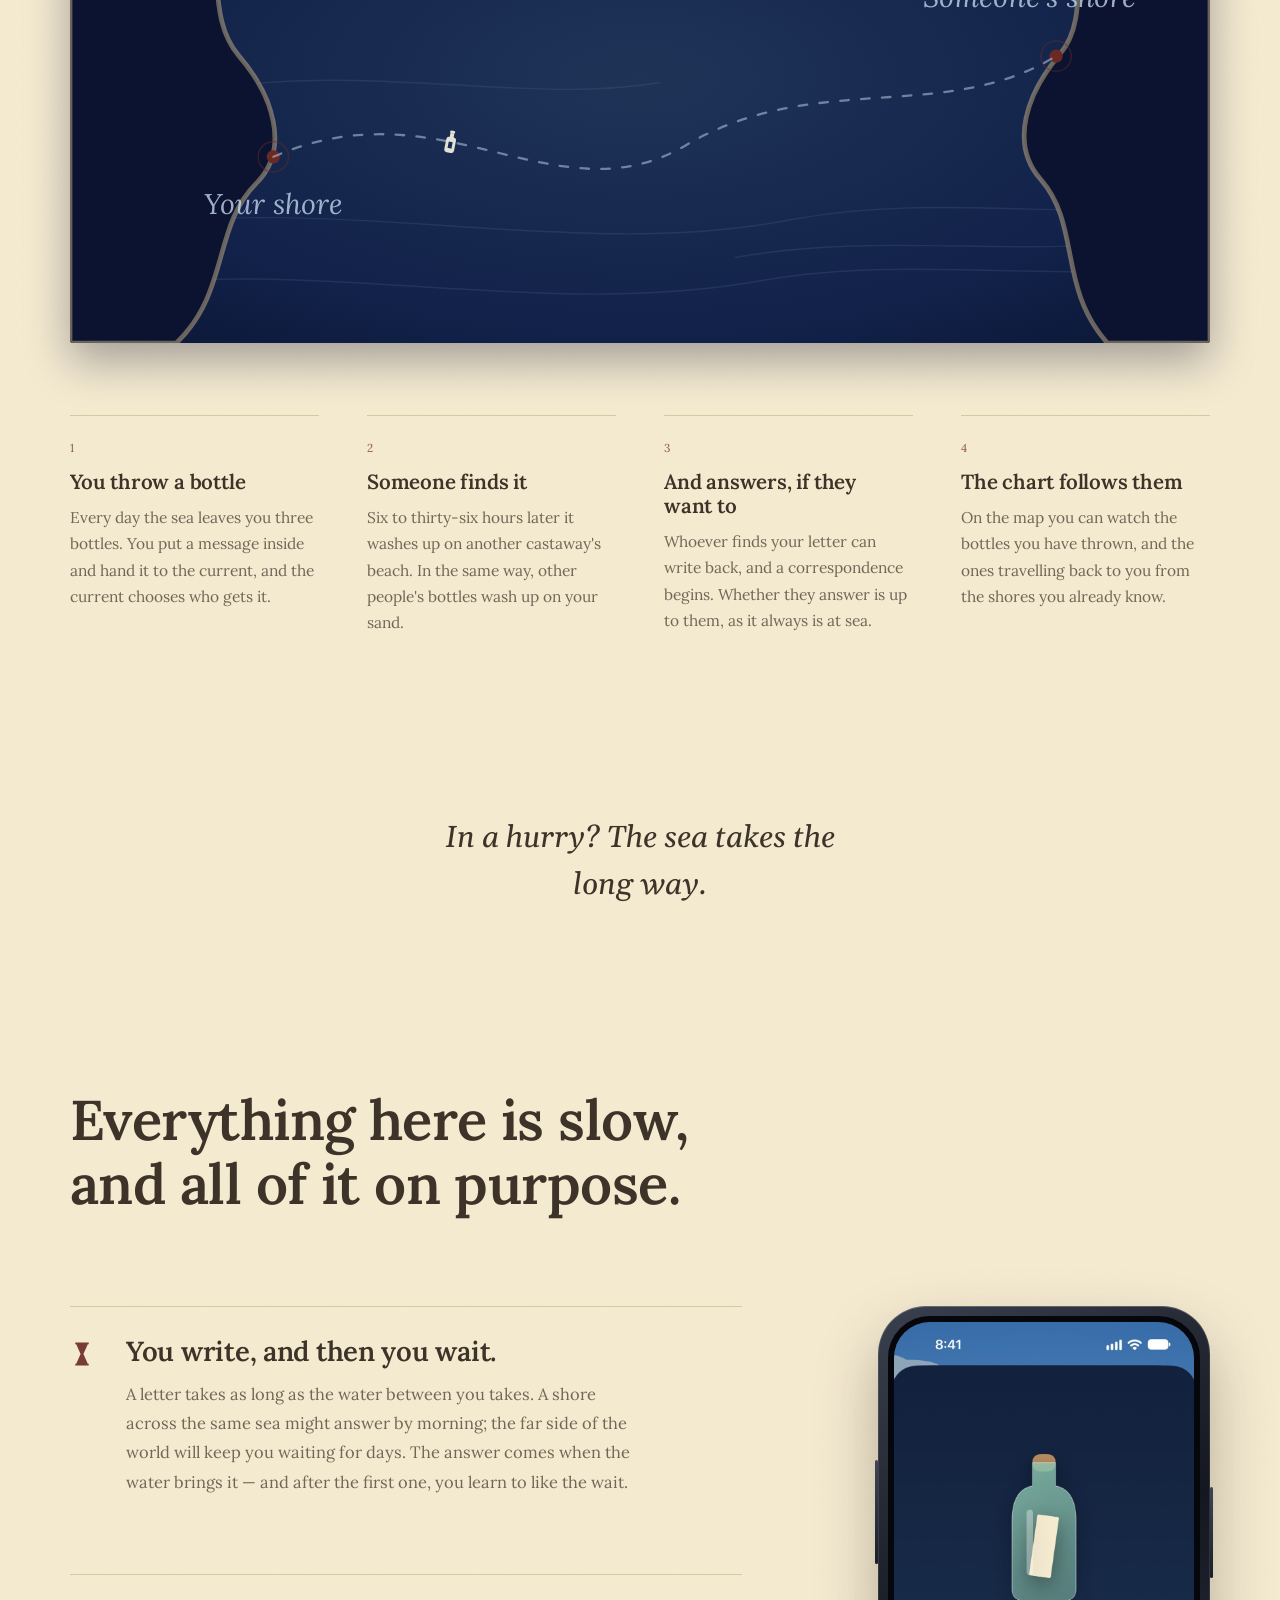
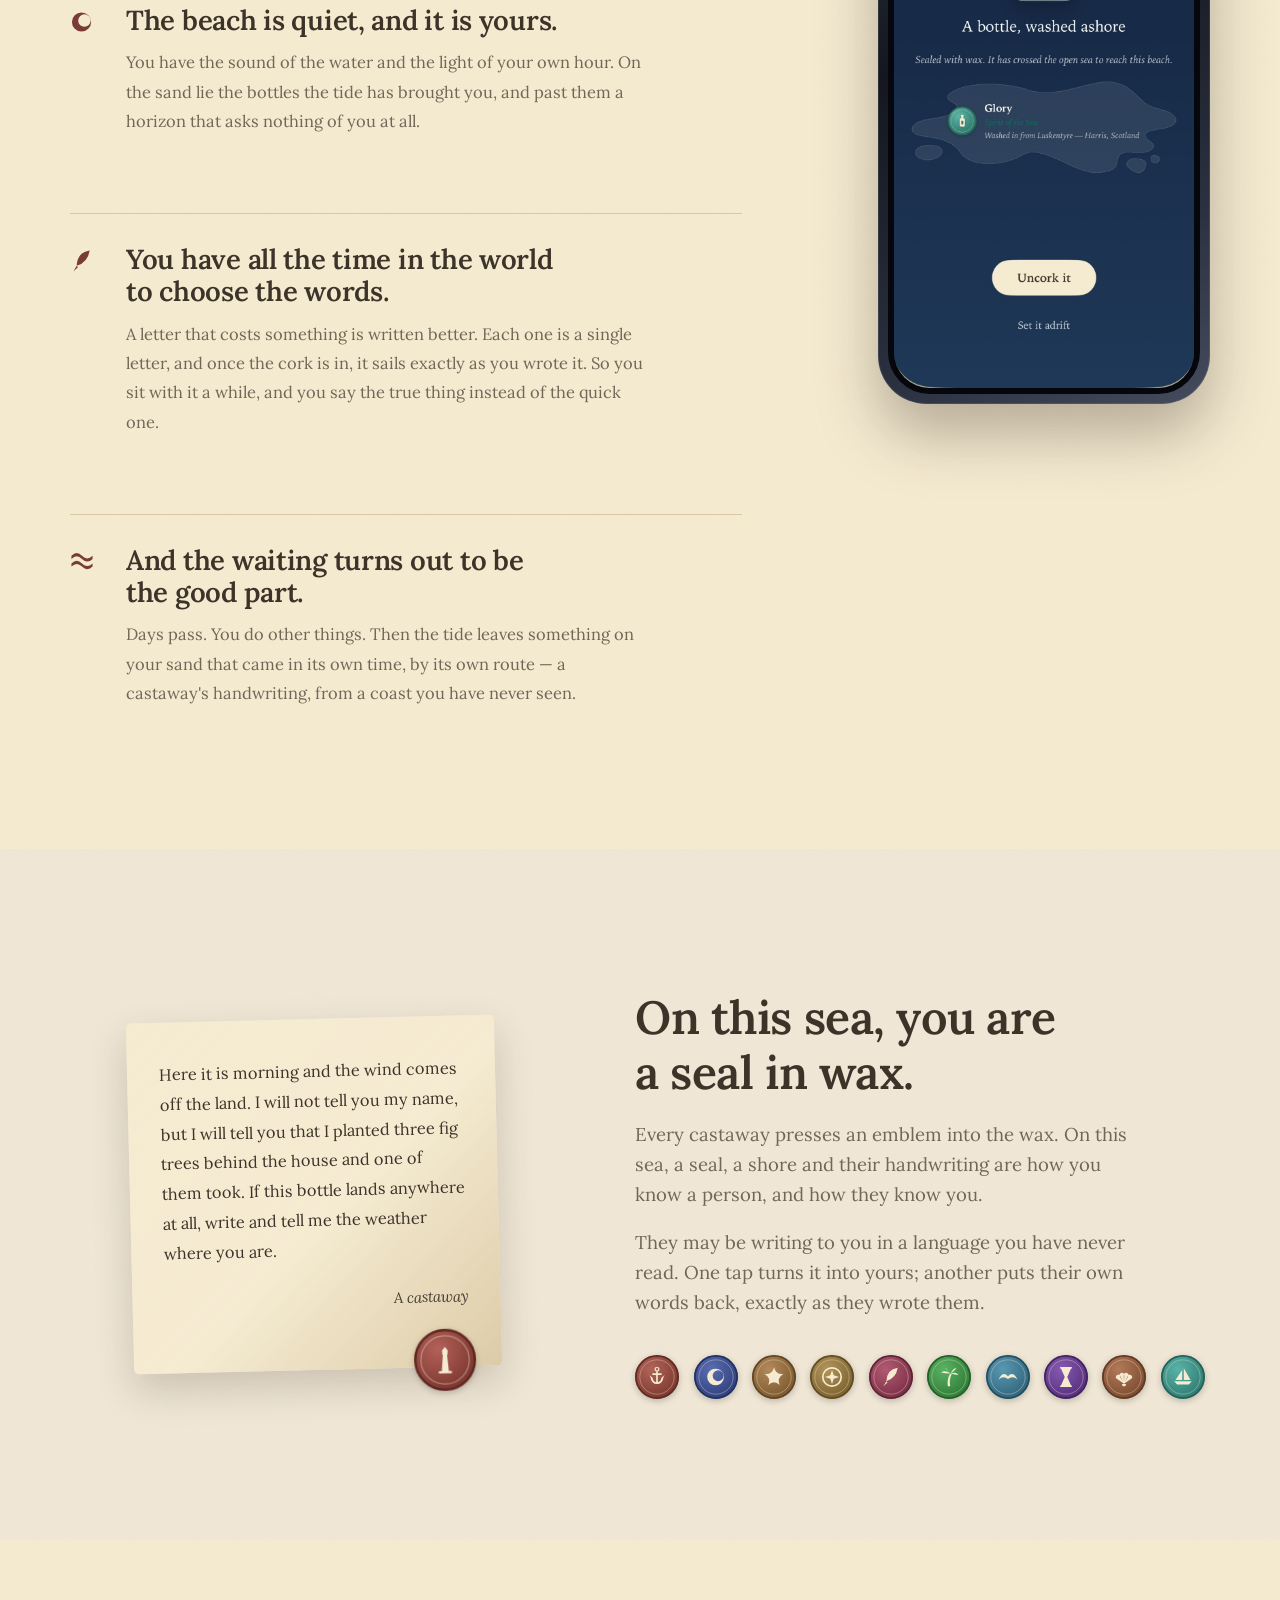
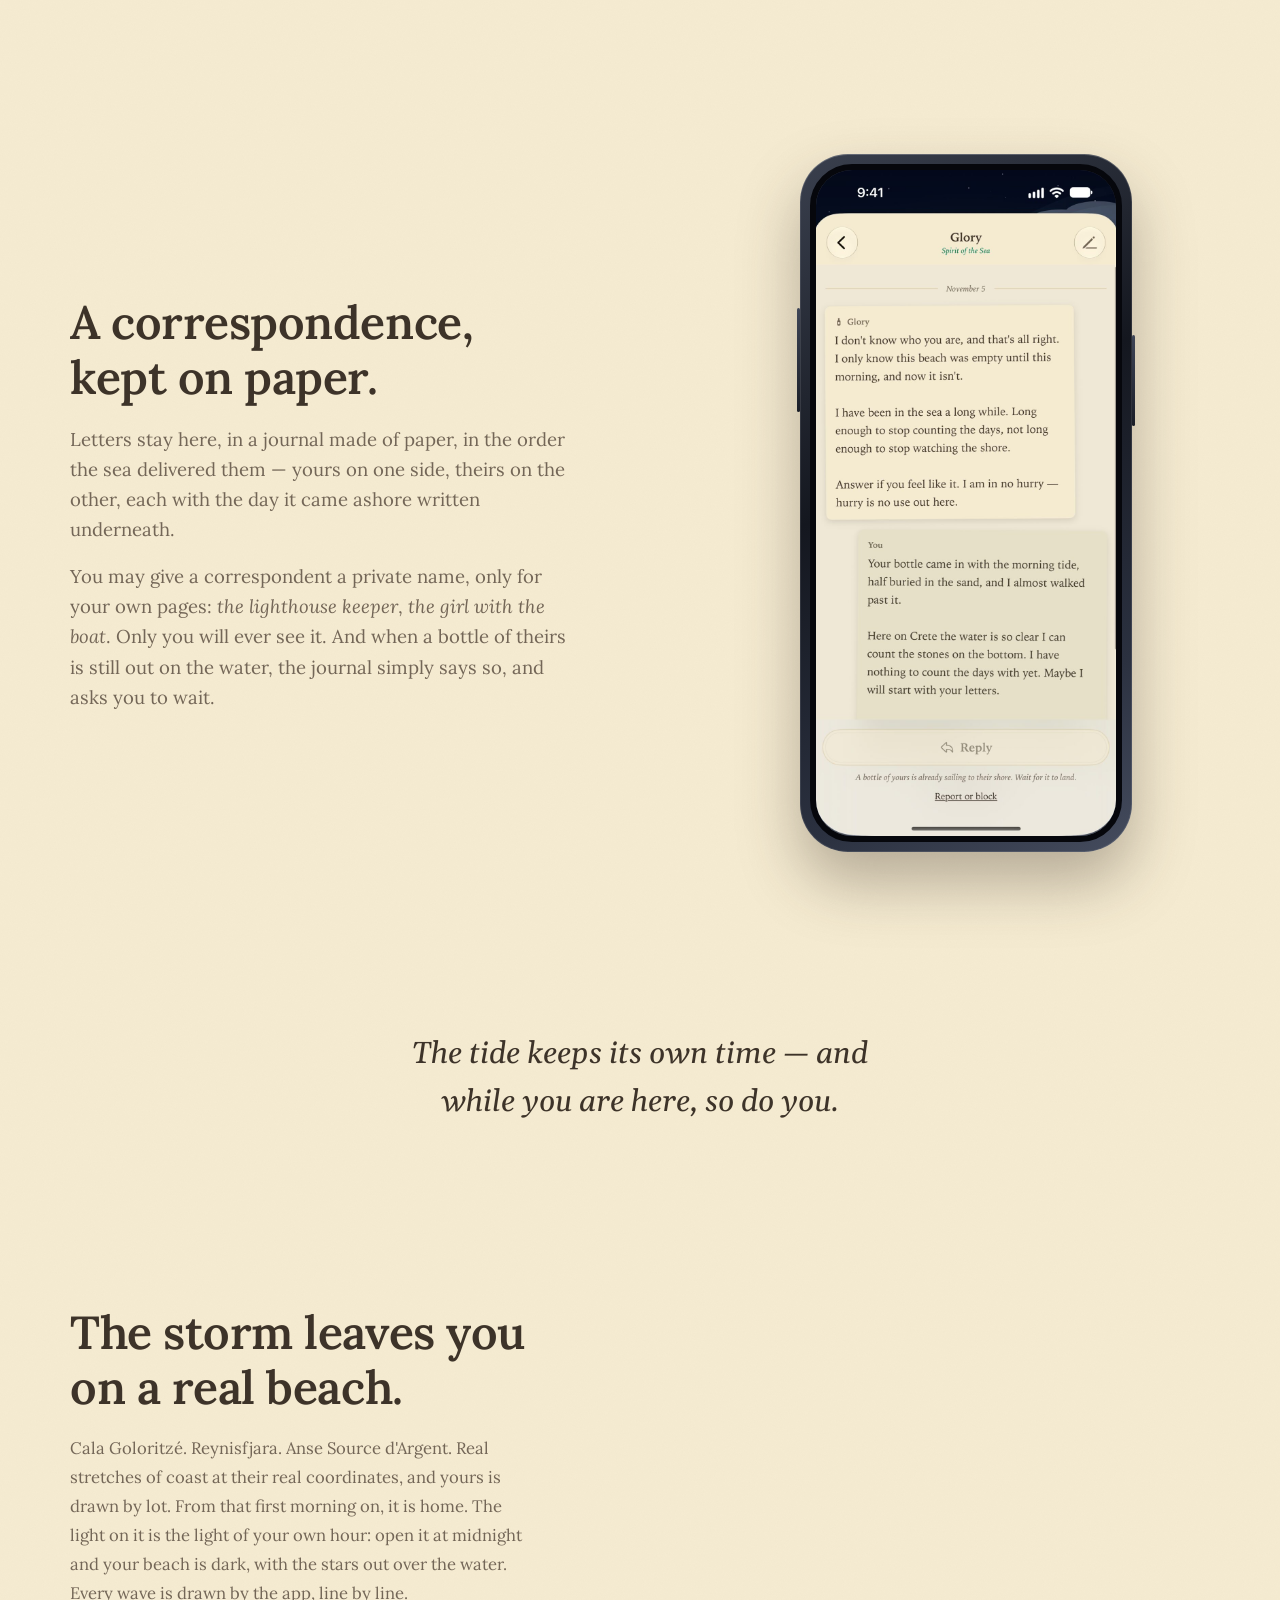
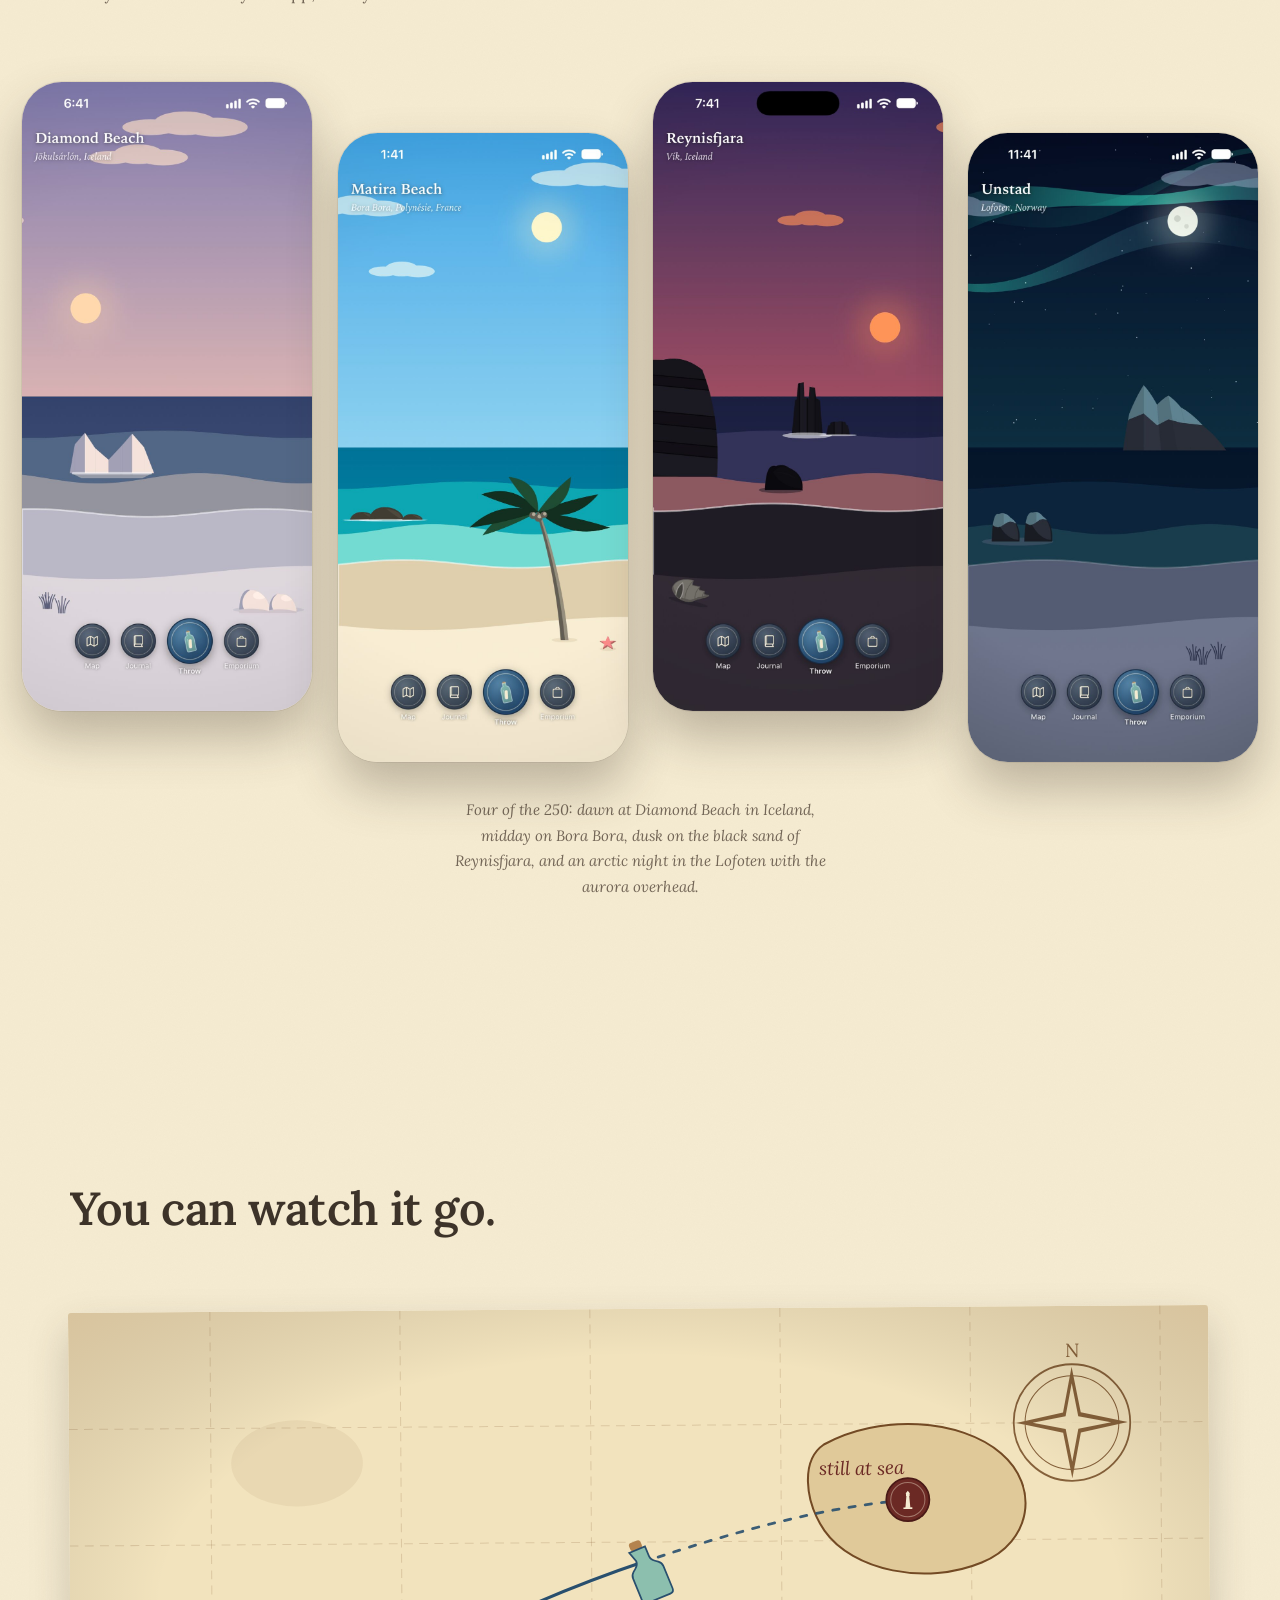
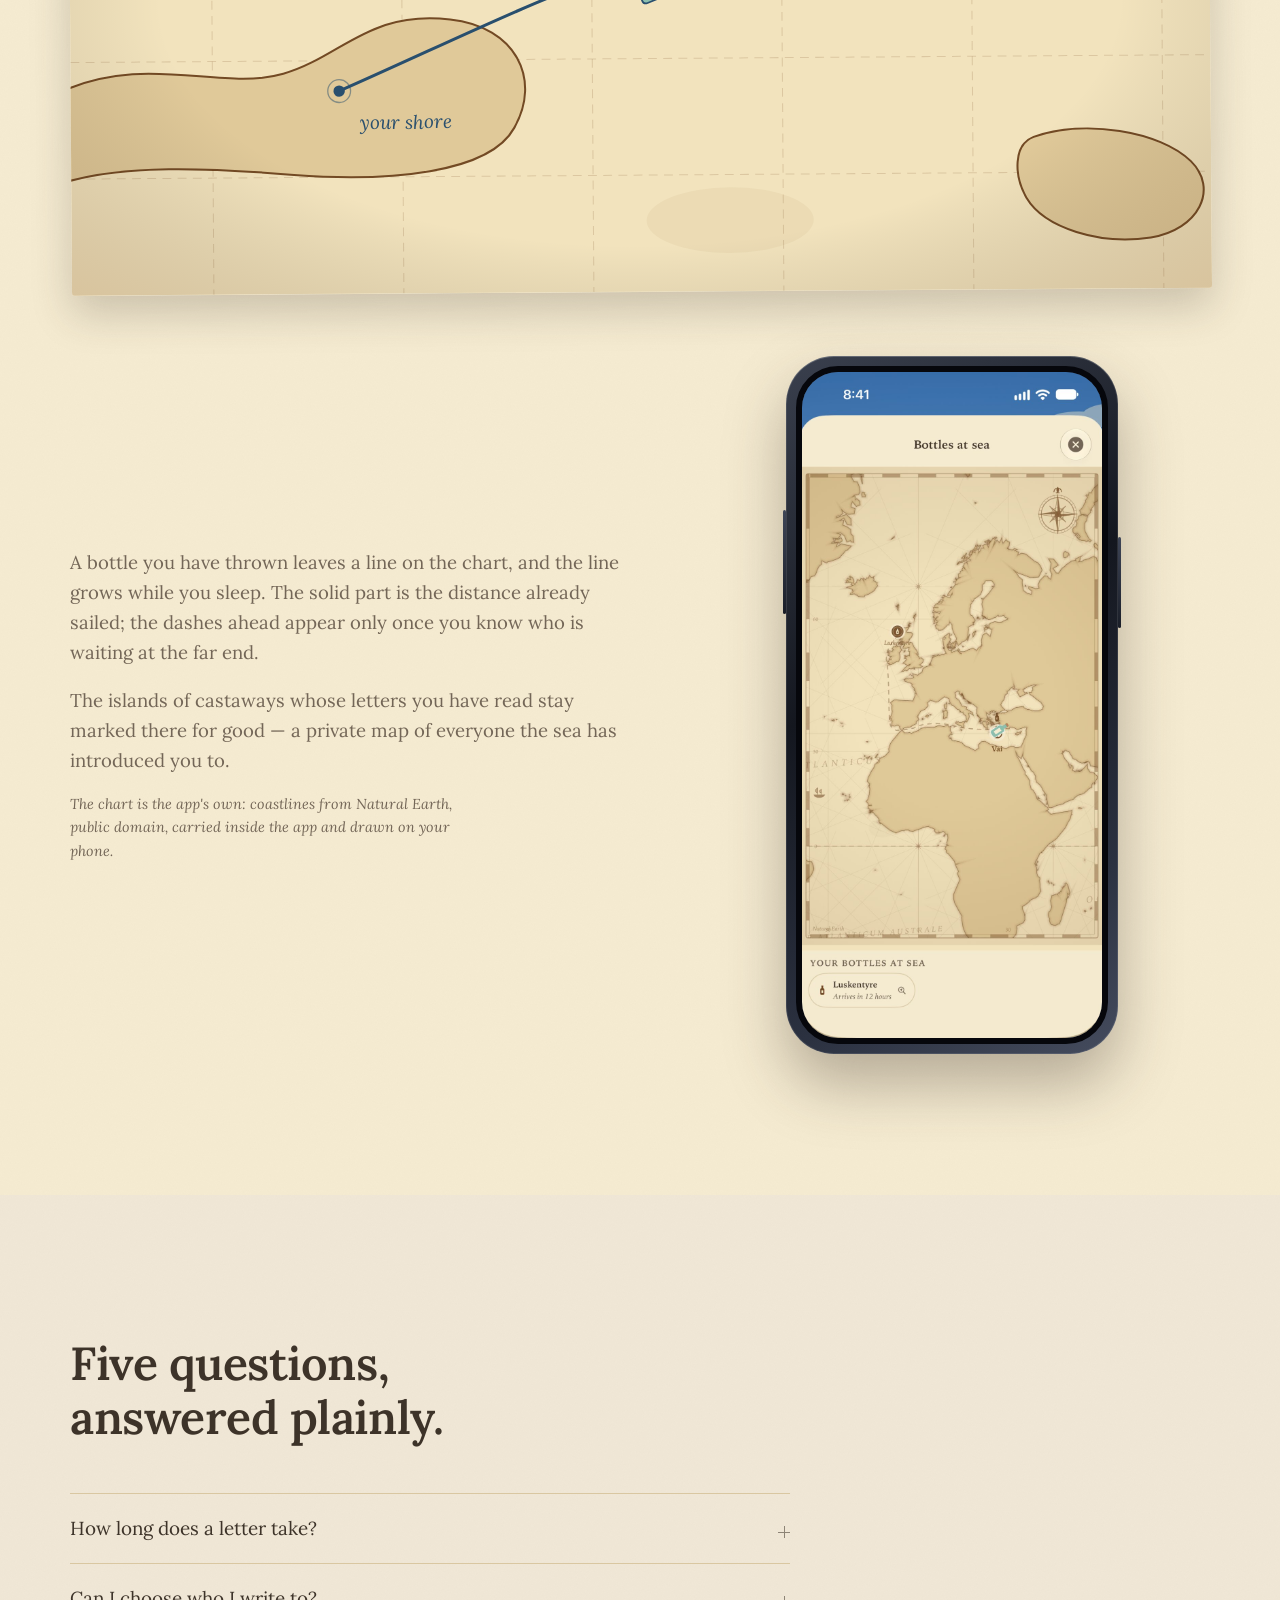
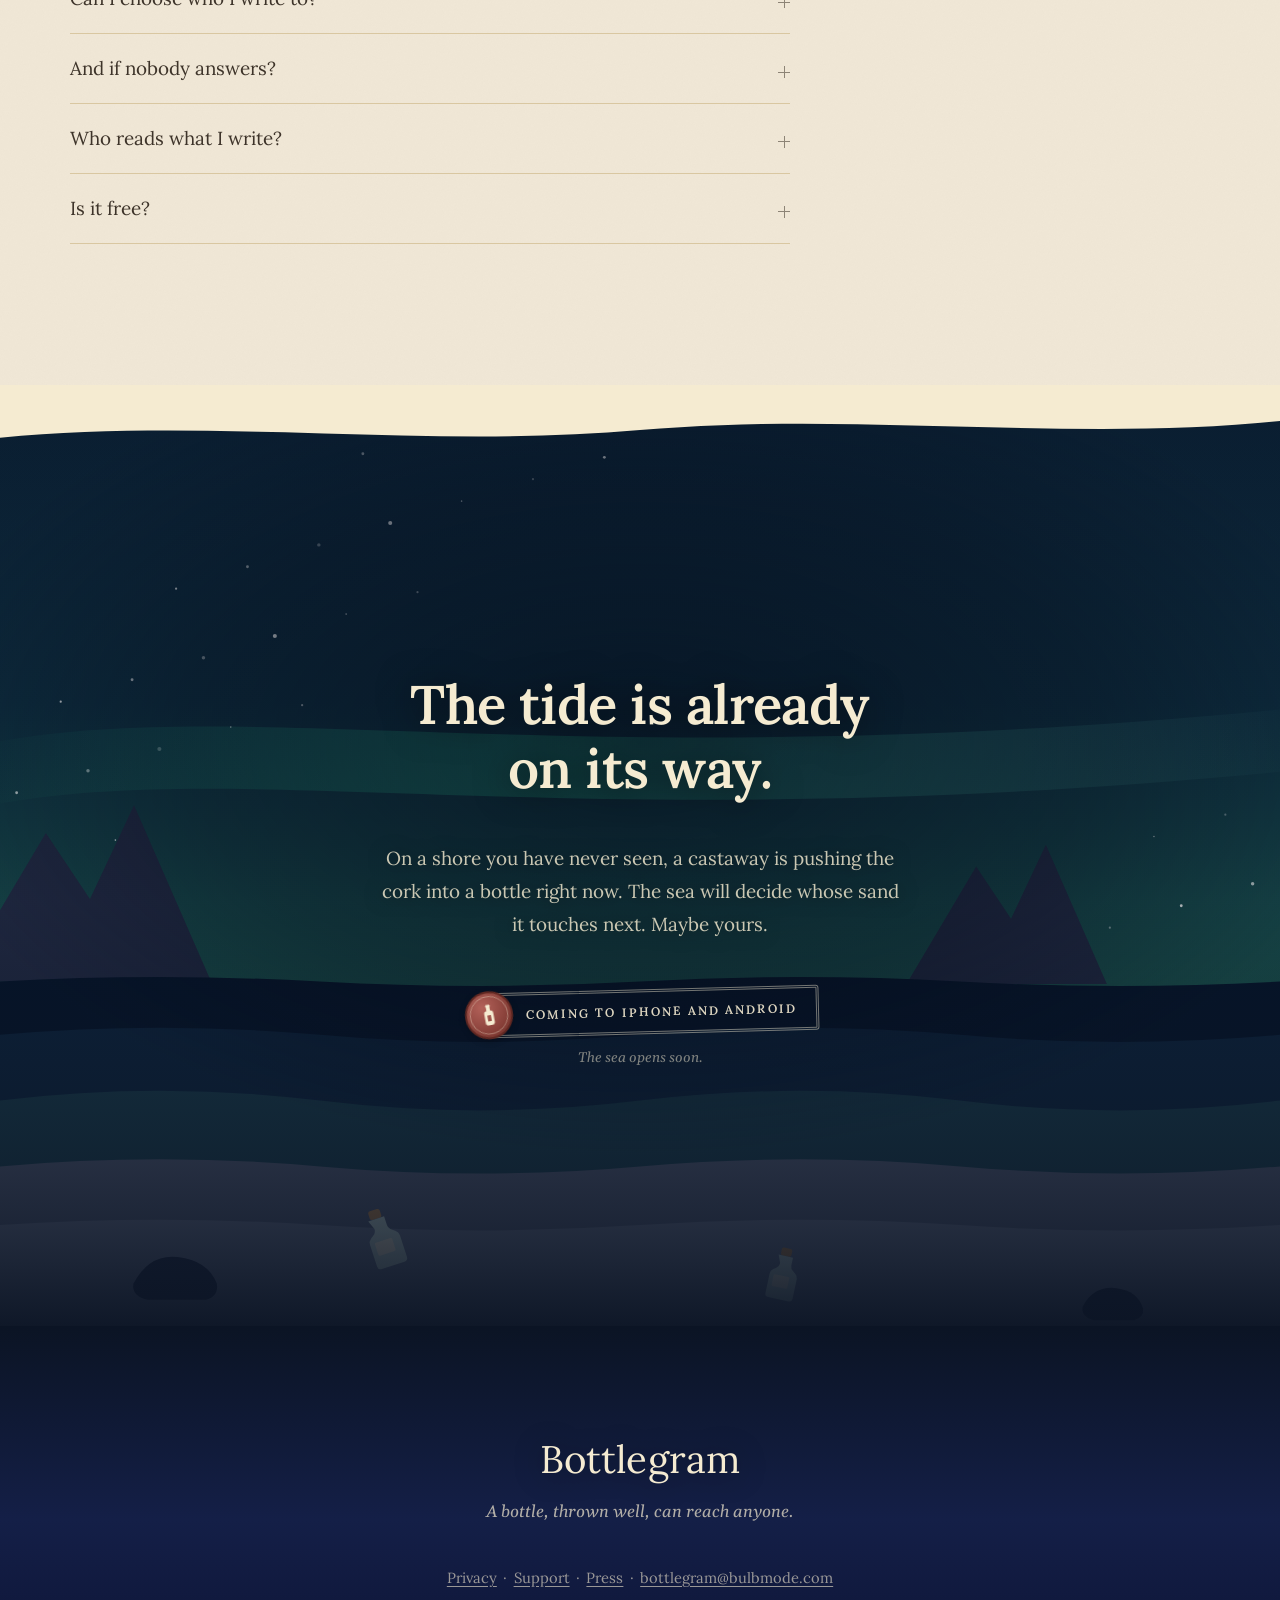
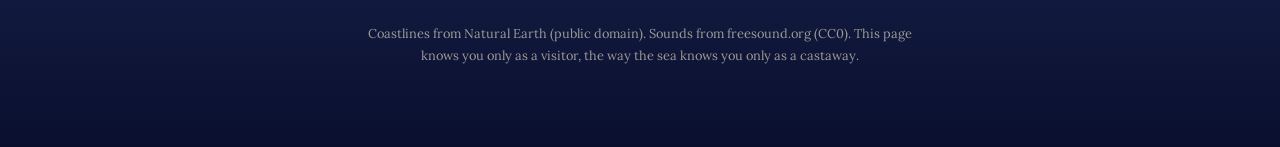
==== commit d80f917e: "Le schermate della home si chiamano per quello che mostrano, a 900 px Seguito di 38a26fe, sulla mapp" ====
--- a/index.html
+++ b/index.html
@@ -60,8 +60,8 @@
          disegnato qui farebbe due cornici, la sua e quella della finestra, e
          la notte della pagina e quella dell'app sono la stessa notte. -->
     <div class="eroe-app">
-      <img class="schermata-nuda" src="assets/schermata-notte.jpg" width="660" height="1434" decoding="async"
-           alt="The app at Diamond Beach, in Iceland, at night: the aurora and a full moon over a dark sea, an iceberg offshore and ice on the sand.">
+      <img class="schermata-nuda" src="assets/unstad-notte-aurora.jpg" width="900" height="1955" decoding="async"
+           alt="The app at Unstad, in the Lofoten, at night: the aurora and a full moon over a dark arctic sea, with a peak on the horizon.">
     </div>
   </div>
 
@@ -387,7 +387,8 @@
      TUTTE LE SCHERMATE DELLA PAGINA SONO DELLA BUILD 6 (dal 05/11/2026),
      dalle grezze della scheda store: quelle di luglio e settembre avevano
      ancora «Report to the Sea» sotto il diario. Se cambia l'app, si rifanno
-     da lì (~/.claude/handoffs/Bottlegram/scheda-2026-11/grezze), in 660 px. -->
+     da lì (~/.claude/handoffs/Bottlegram/scheda-2026-11/grezze), in JPG
+     larghi 900 px, e il nome del file dice che cosa c'è dentro. -->
 <section class="sezione carta" id="attesa">
   <div class="dentro">
     <h2 class="grande">Everything here is slow,<br>and all of it on purpose.</h2>
@@ -426,8 +427,8 @@
                  giù, e risalendo l'immagine scartata si ridecodifica sotto il
                  dito — è metà dello scatto. Sette immagini in tutto: si
                  caricano e si tengono. -->
-            <img class="schermata" src="assets/schermata-spiaggia.jpg" width="660" height="1434" decoding="async"
-                 alt="The app at Spiaggia dei Conigli, on Lampedusa, at dusk: a red sky, the sun going down and an umbrella pine on the sand.">
+            <img class="schermata" src="assets/bottiglia-approdata.jpg" width="900" height="1955" decoding="async"
+                 alt="A bottle washed ashore, in the app: sealed with wax, from Glory, a Spirit of the Sea, washed in from Luskentyre.">
           </div>
         </div>
       </div>
@@ -469,7 +470,7 @@
     <div class="telefono">
       <div class="scocca">
         <div class="schermo">
-          <img class="schermata" src="assets/schermata-diario.jpg" width="660" height="1434" decoding="async"
+          <img class="schermata" src="assets/carteggio-glory.jpg" width="900" height="1955" decoding="async"
                  alt="A correspondence in the journal: a letter from Glory, a Spirit of the Sea, the reply underneath, and a note that the reply is already sailing.">
         </div>
       </div>
@@ -498,20 +499,20 @@
        erano un telefono solo da 278 px che le passava in dissolvenza: era il
        quinto telefono della pagina nella stessa forma, e ogni spiaggia si
        vedeva un secondo. Qui stanno affiancate a tutta larghezza, schermo
-       nudo come nell'eroe, a ~290 px l'una (le schermate sono larghe 660 px:
-       su uno schermo retina restano nitide fino a 330).
+       nudo come nell'eroe, a ~290 px l'una (le schermate sono larghe 900 px:
+       nitide anche sugli schermi 3x dei telefoni).
        La scena larga di `disegnaSpiaggiaLarga` non va bene qui: ha pini e una
        palma su ogni costa, e a Reynisfjara l'app disegna il vulcano. Sotto i
        760 px scorrono di lato col dito (scroll-snap), senza JavaScript. -->
   <figure class="quattro-spiagge">
     <ul class="fila-spiagge">
-      <li><img class="schermata-nuda" src="assets/spiagge/diamond-alba.jpg" width="660" height="1434" decoding="async"
+      <li><img class="schermata-nuda" src="assets/spiagge/diamond-alba.jpg" width="900" height="1955" decoding="async"
                alt="Dawn at Diamond Beach, as the app draws it: a lilac sky, a pale sun and an iceberg on the water."></li>
-      <li><img class="schermata-nuda" src="assets/spiagge/matira-giorno.jpg" width="660" height="1434" decoding="async"
+      <li><img class="schermata-nuda" src="assets/spiagge/matira-giorno.jpg" width="900" height="1955" decoding="async"
                alt="Midday at Matira Beach, as the app draws it: blue sky, turquoise water and a palm on the white sand."></li>
-      <li><img class="schermata-nuda" src="assets/spiagge/reynisfjara-tramonto.jpg" width="660" height="1434" decoding="async"
+      <li><img class="schermata-nuda" src="assets/spiagge/reynisfjara-tramonto.jpg" width="900" height="1955" decoding="async"
                alt="Dusk at Reynisfjara, as the app draws it: a red sky, the sea stacks and black volcanic sand."></li>
-      <li><img class="schermata-nuda" src="assets/spiagge/unstad-notte.jpg" width="660" height="1434" decoding="async"
+      <li><img class="schermata-nuda" src="assets/spiagge/unstad-notte.jpg" width="900" height="1955" decoding="async"
                alt="Night at Unstad, as the app draws it: the aurora over a dark arctic sea."></li>
     </ul>
     <figcaption class="didascalia">Four of the 250: dawn at Diamond Beach in Iceland, midday on Bora Bora, dusk on the black sand of Reynisfjara, and an arctic night in the Lofoten with the aurora overhead.</figcaption>
@@ -587,7 +588,7 @@
       <div class="telefono">
         <div class="scocca">
           <div class="schermo">
-            <img class="schermata" src="assets/schermata-carta.jpg" width="660" height="1434" decoding="async"
+            <img class="schermata" src="assets/carta-vai-luskentyre.jpg" width="900" height="1955" decoding="async"
                  alt="The nautical chart: a route from Vai, on Crete, west across the Mediterranean and north up the Atlantic to Luskentyre, in Scotland, with the bottle just setting out.">
           </div>
         </div>
--- a/styles.css
+++ b/styles.css
@@ -1002,7 +1002,7 @@
   position: relative;
   width: min(332px, 80vw);
   /* NIENTE `aspect-ratio` QUI: l'altezza la detta lo schermo, che ha il
-     rapporto ESATTO delle schermate (660×1434, build 6). Prima la scocca imponeva
+     rapporto ESATTO delle schermate (1320×2868, build 6). Prima la scocca imponeva
      300×650, lo schermo ereditava un rapporto sbagliato del 3,6% e `cover` si
      mangiava i bordi — le schermate sembravano tagliate, perché lo erano. */
   padding: 10px;
@@ -1028,7 +1028,7 @@
 .schermo {
   width: 100%;
   /* Il rapporto vero delle schermate: niente da tagliare, niente da inventare. */
-  aspect-ratio: 660 / 1434;
+  aspect-ratio: 1320 / 2868;
   /* La cornice nera fra vetro e schermo: è lei che fa sembrare acceso un
      telefono. Dentro, la Dynamic Island è già nella schermata vera. */
   border: 6px solid #06070C;
@@ -1048,7 +1048,7 @@
    transizione che non si sente sotto il dito. */
 /* ── Le quattro spiagge ─────────────────────────────────────────────────
    Affiancate a tutta larghezza, schermo nudo come nell'eroe, 290 px l'una:
-   le schermate da 660 px restano nitide su uno schermo retina.
+   le schermate da 900 px restano nitide anche sugli schermi 3x.
    Sotto i 760 px diventano una fila che scorre col dito, e la prossima si
    affaccia dal bordo: dice da sola che ce n'è un'altra. */
 .quattro-spiagge {
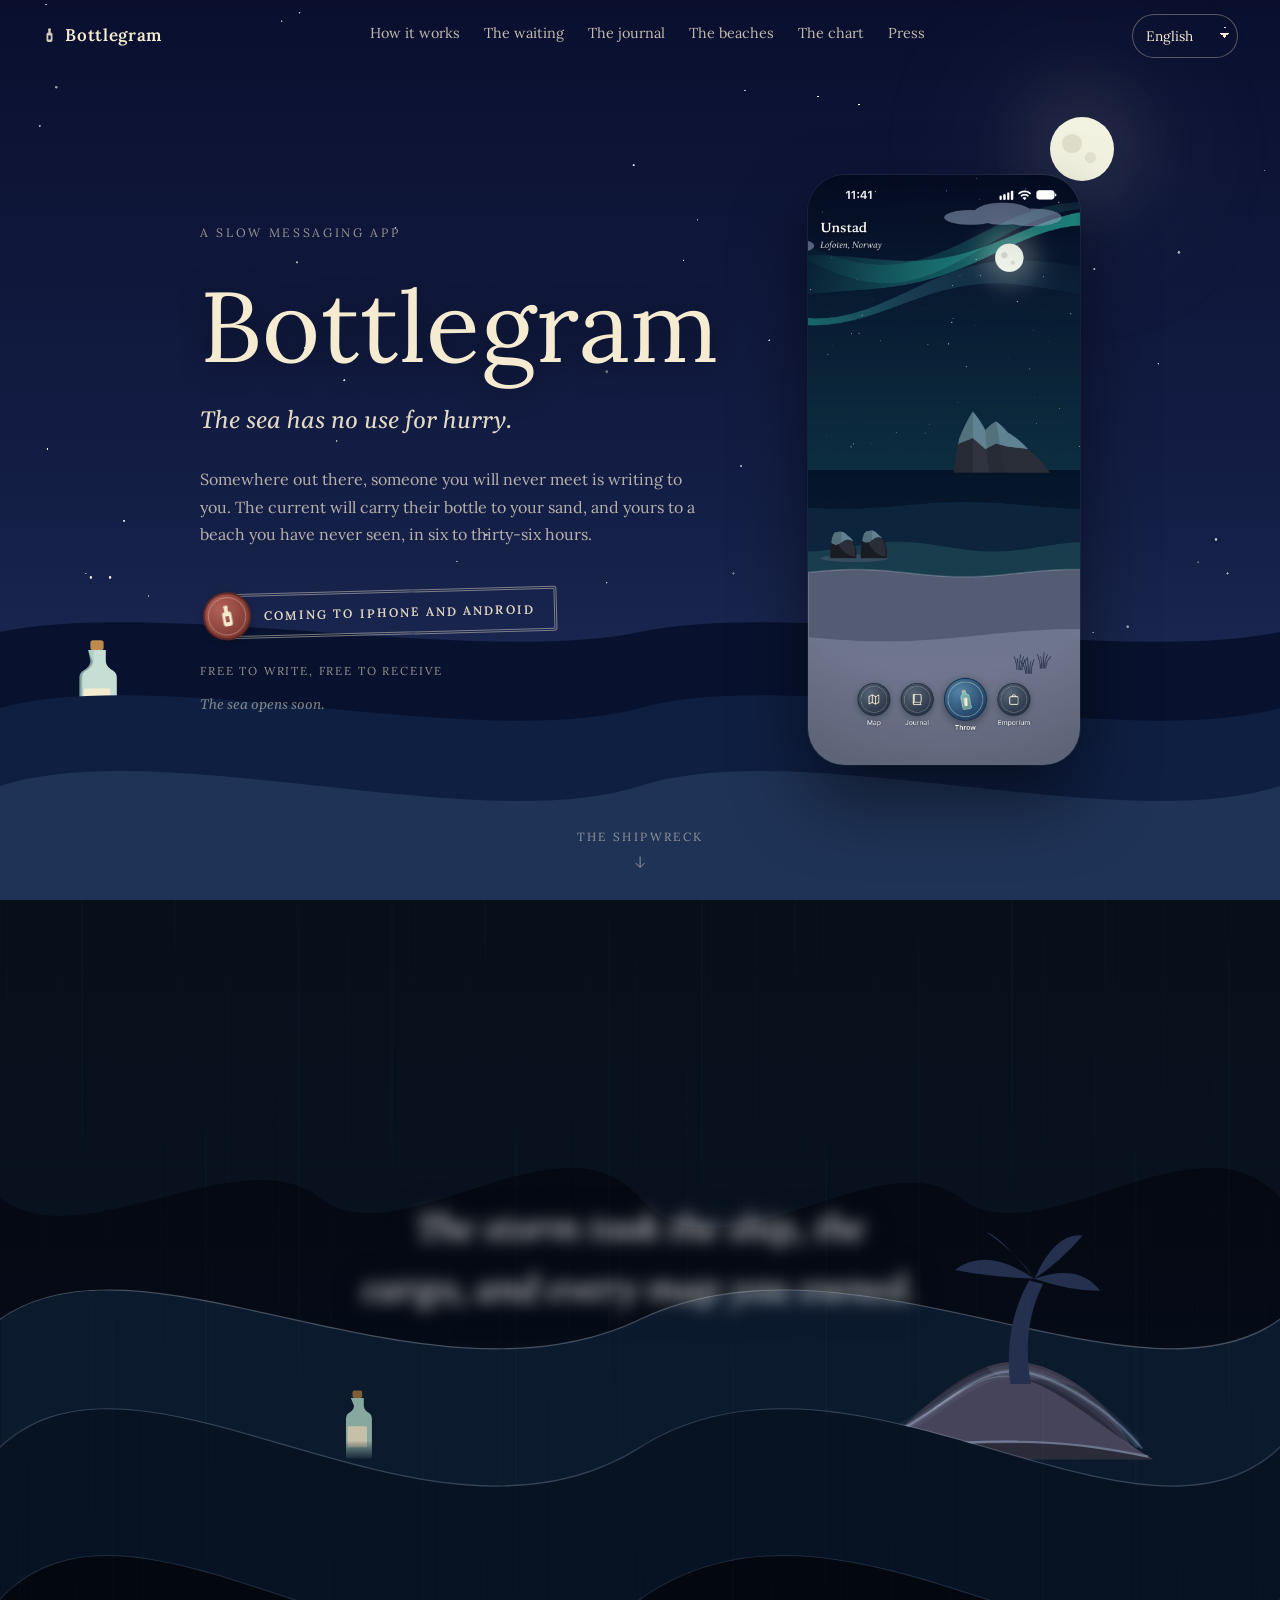
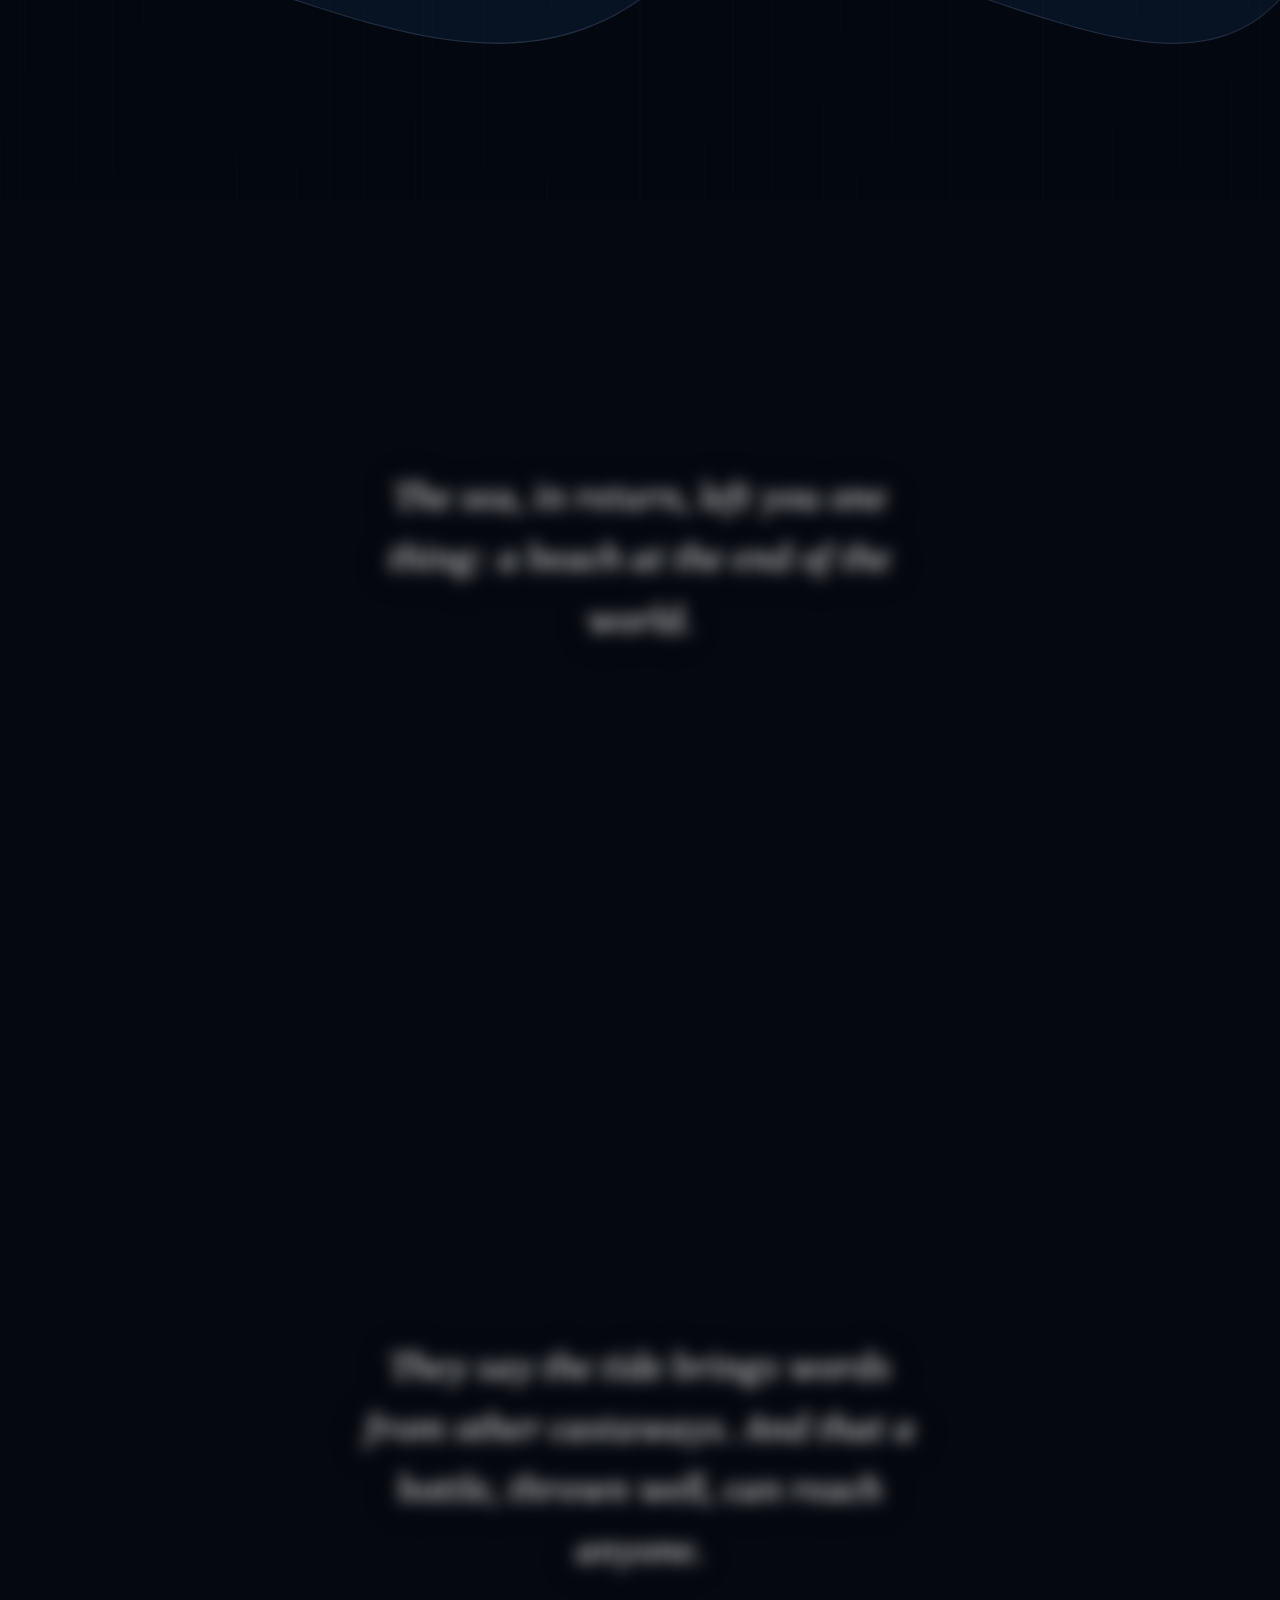
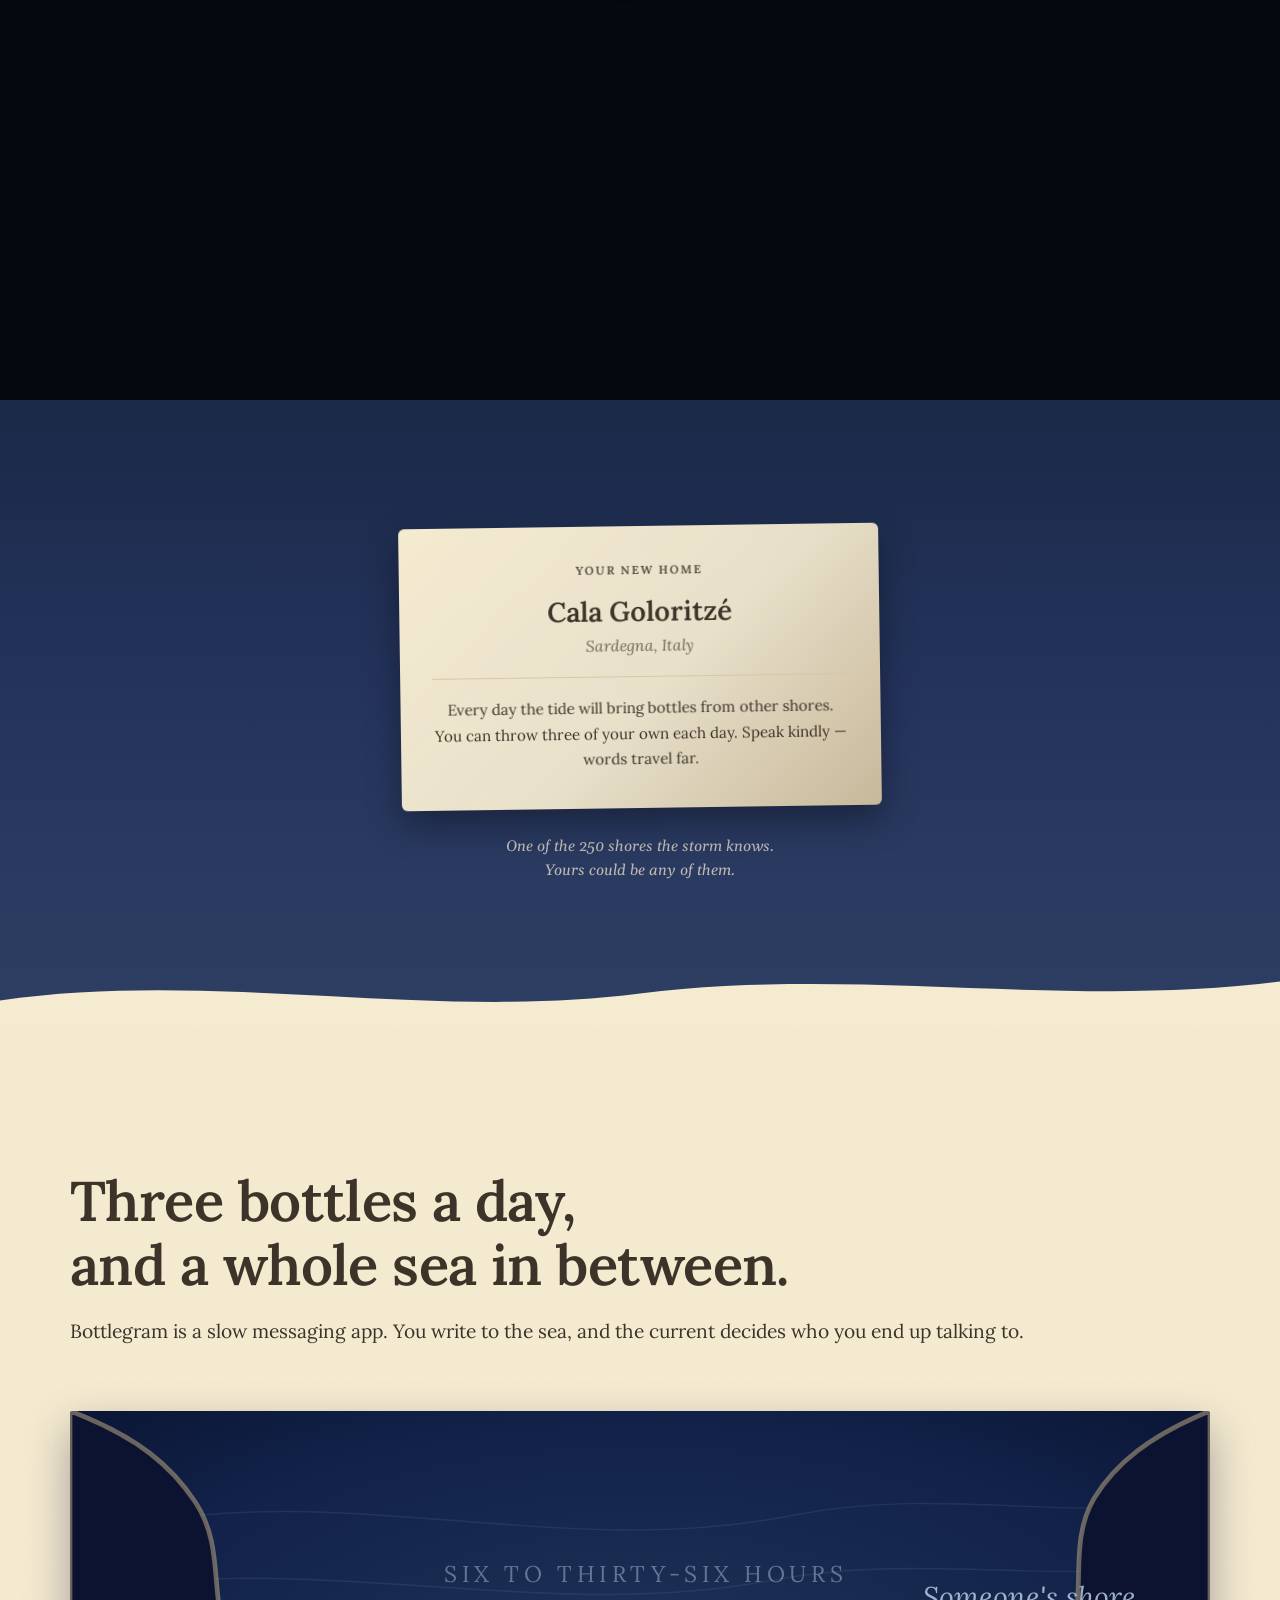
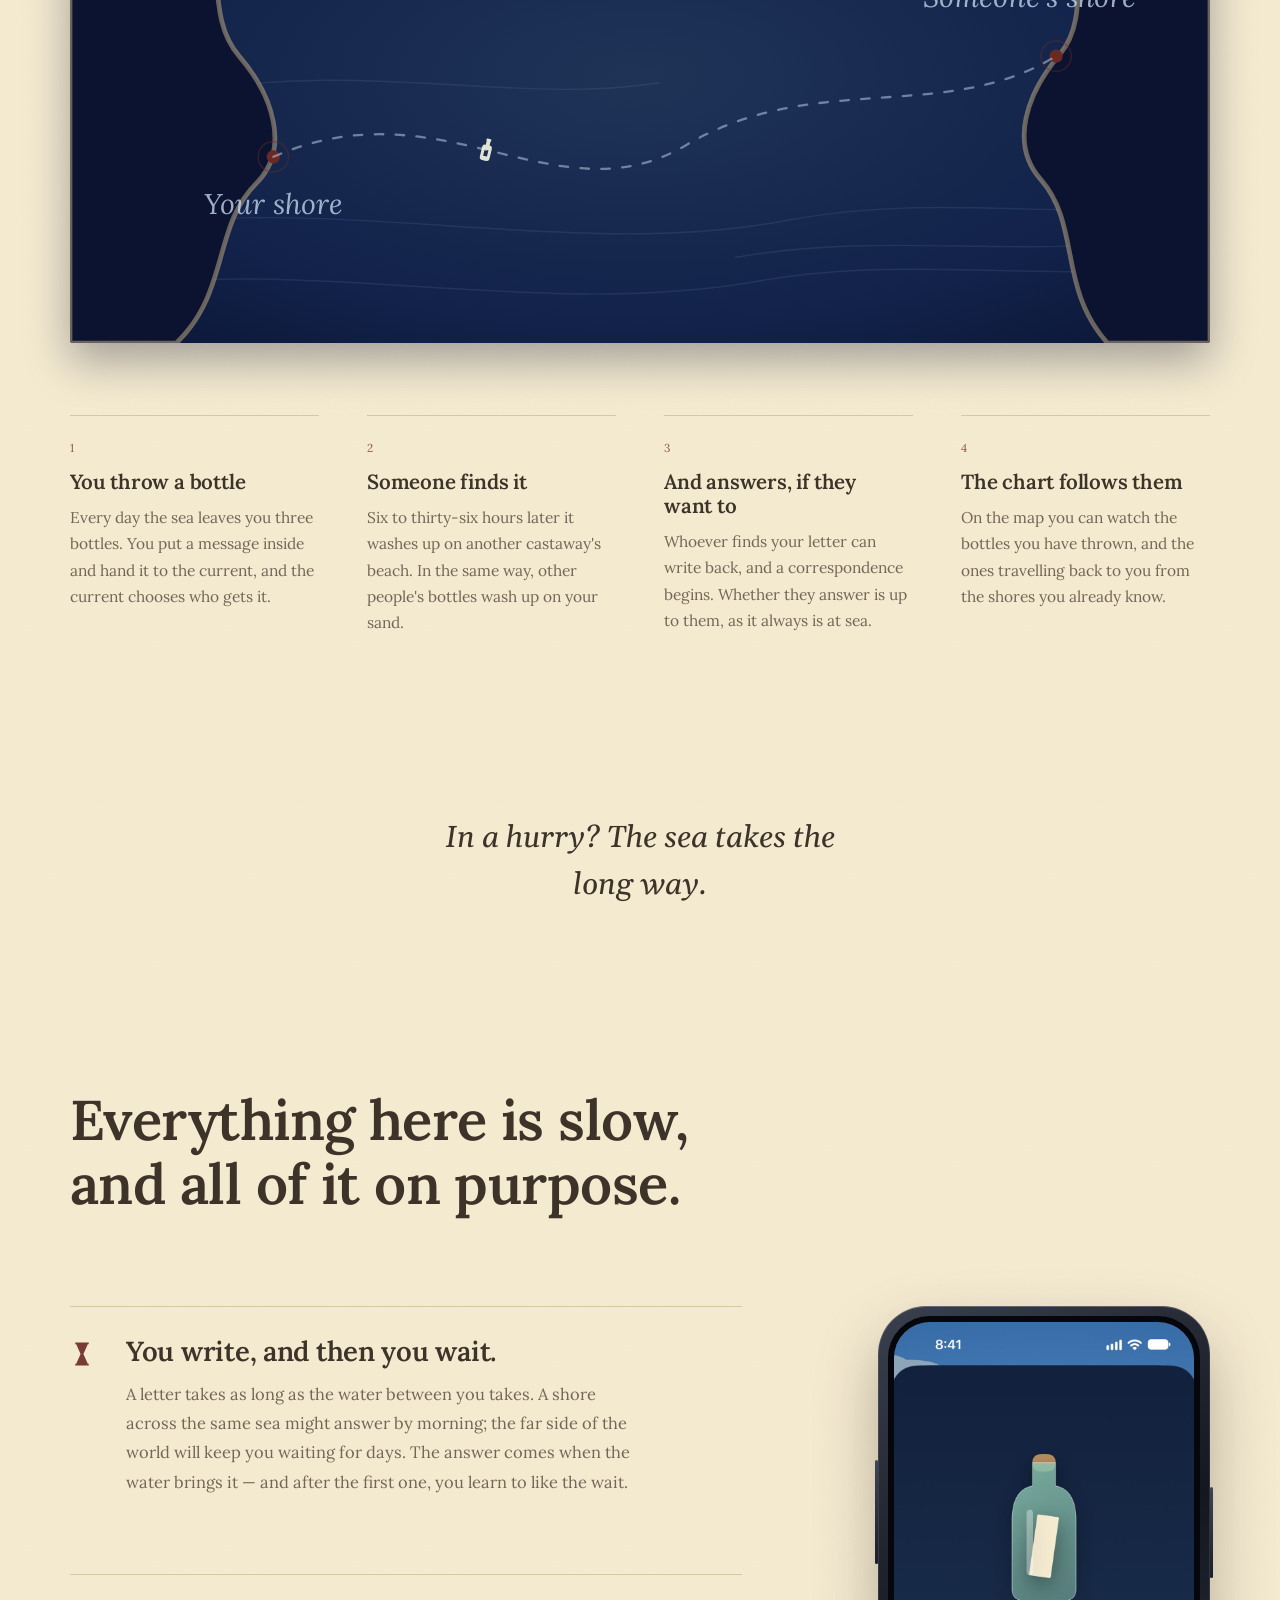
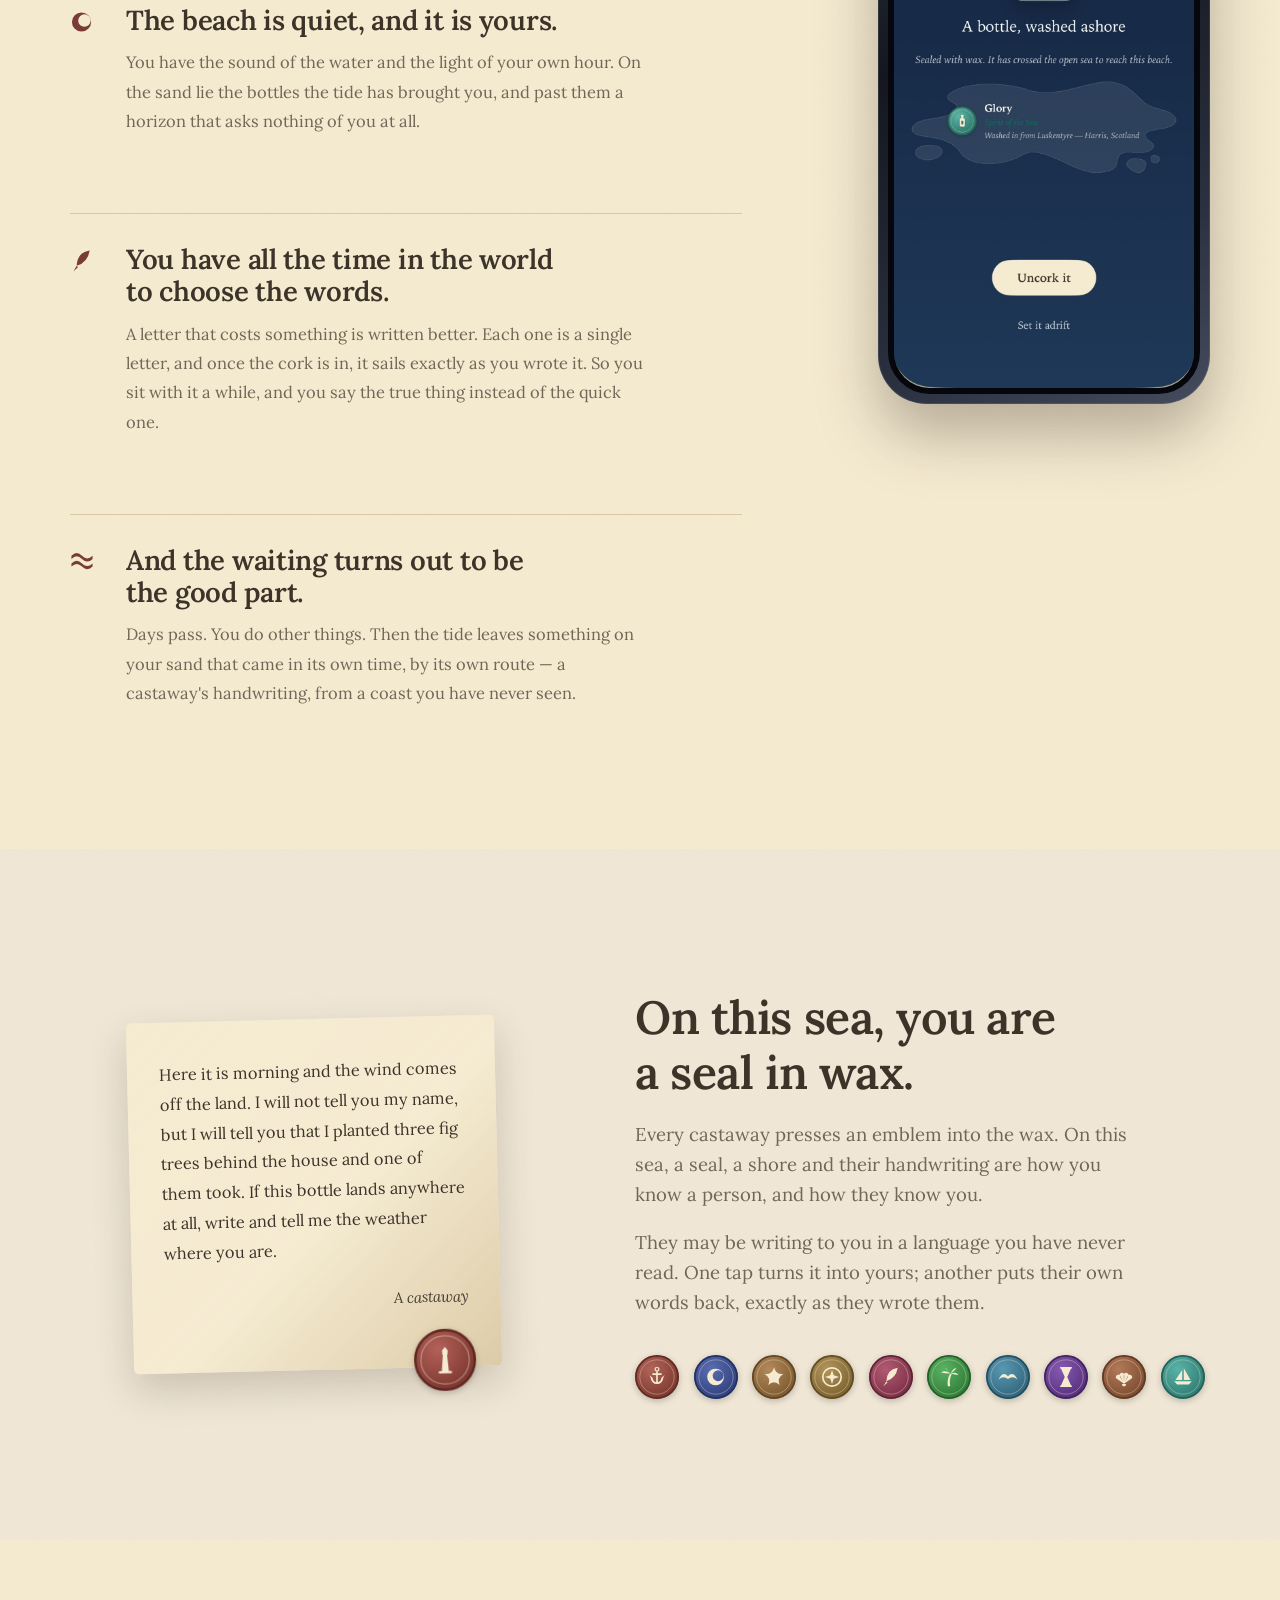
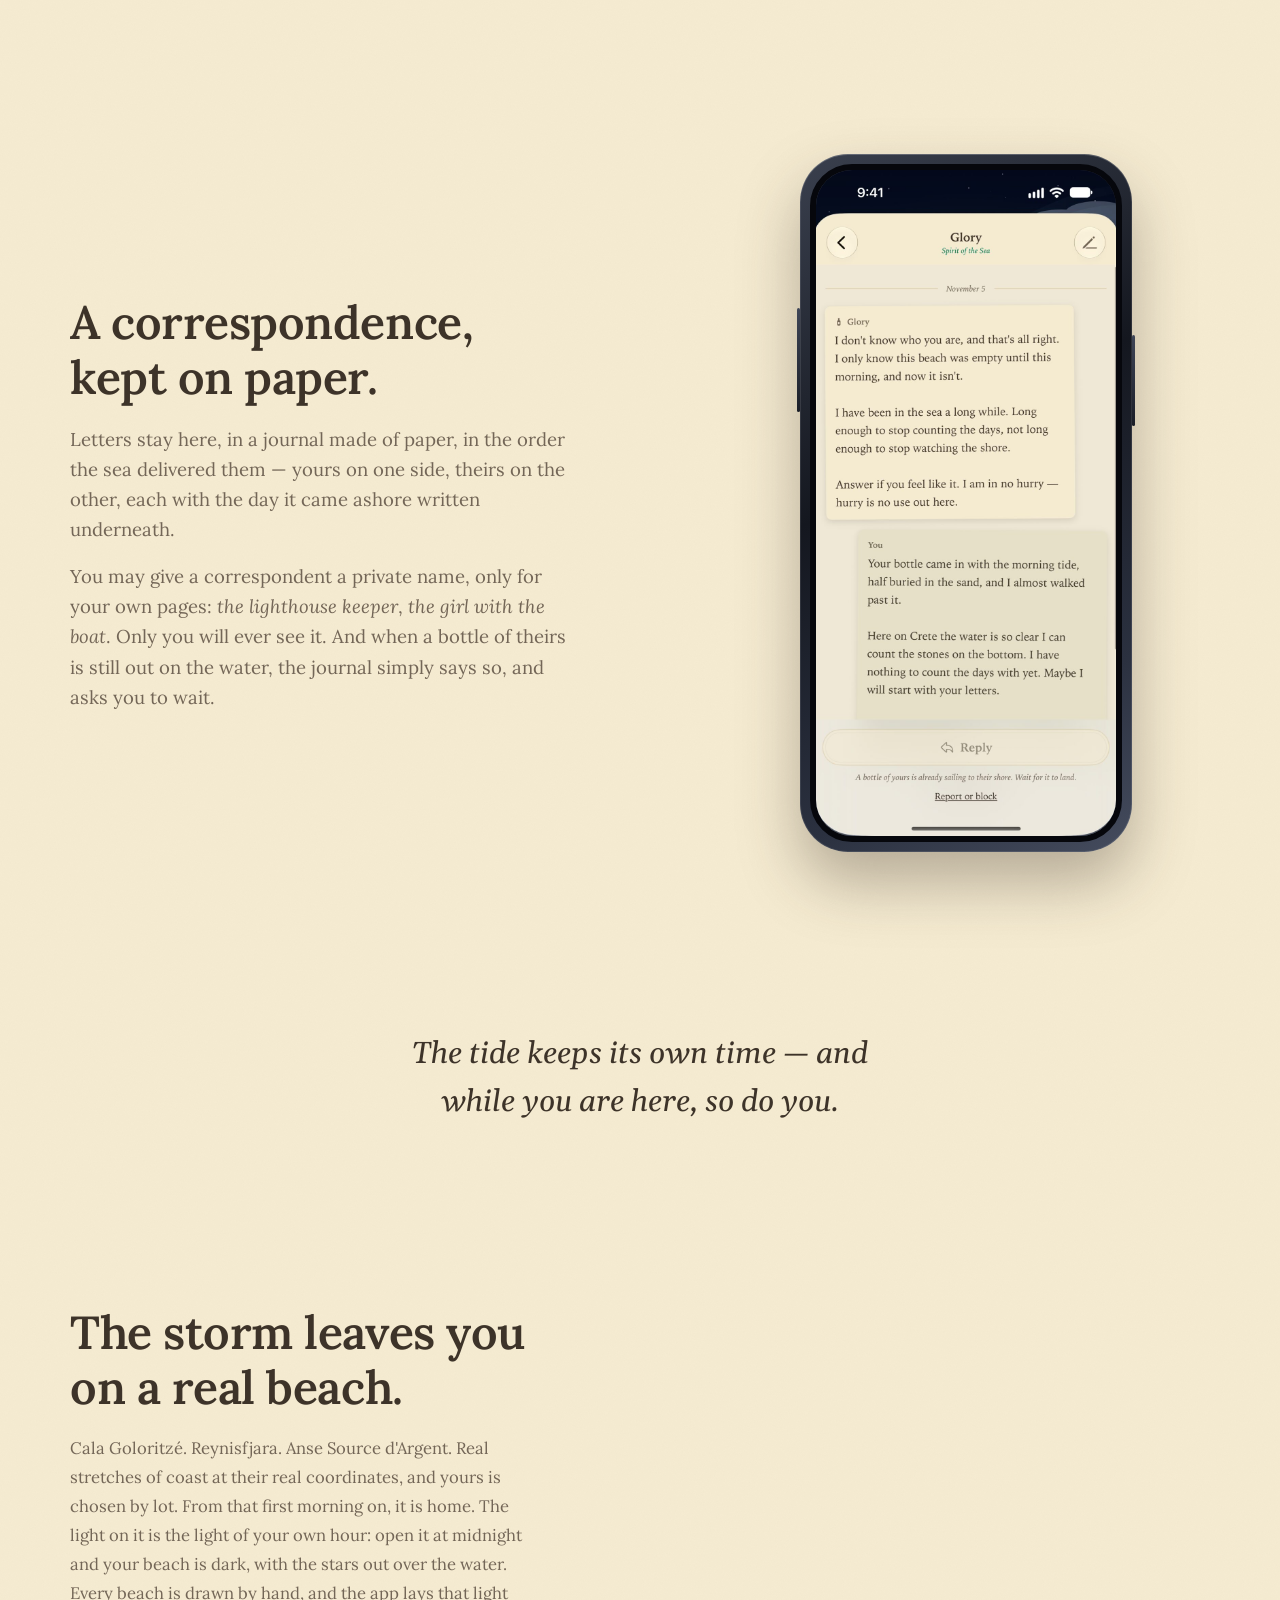
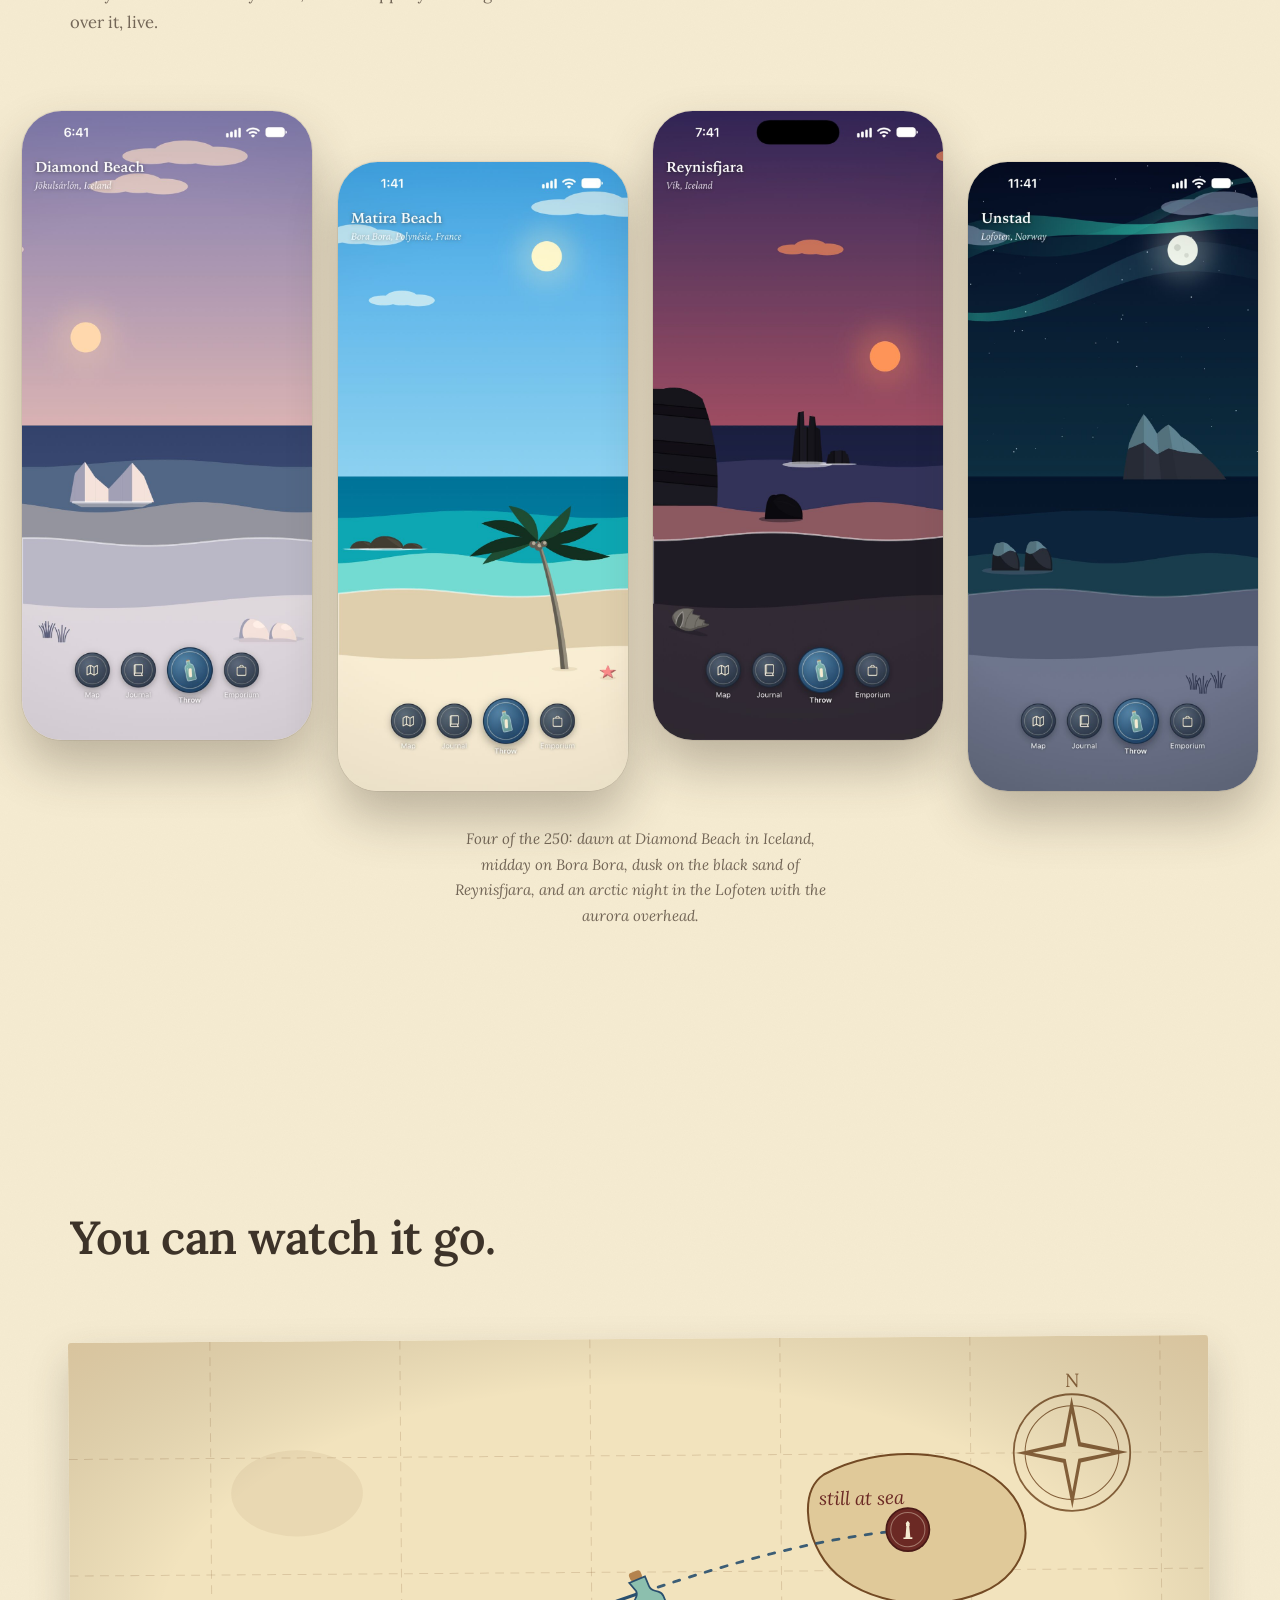
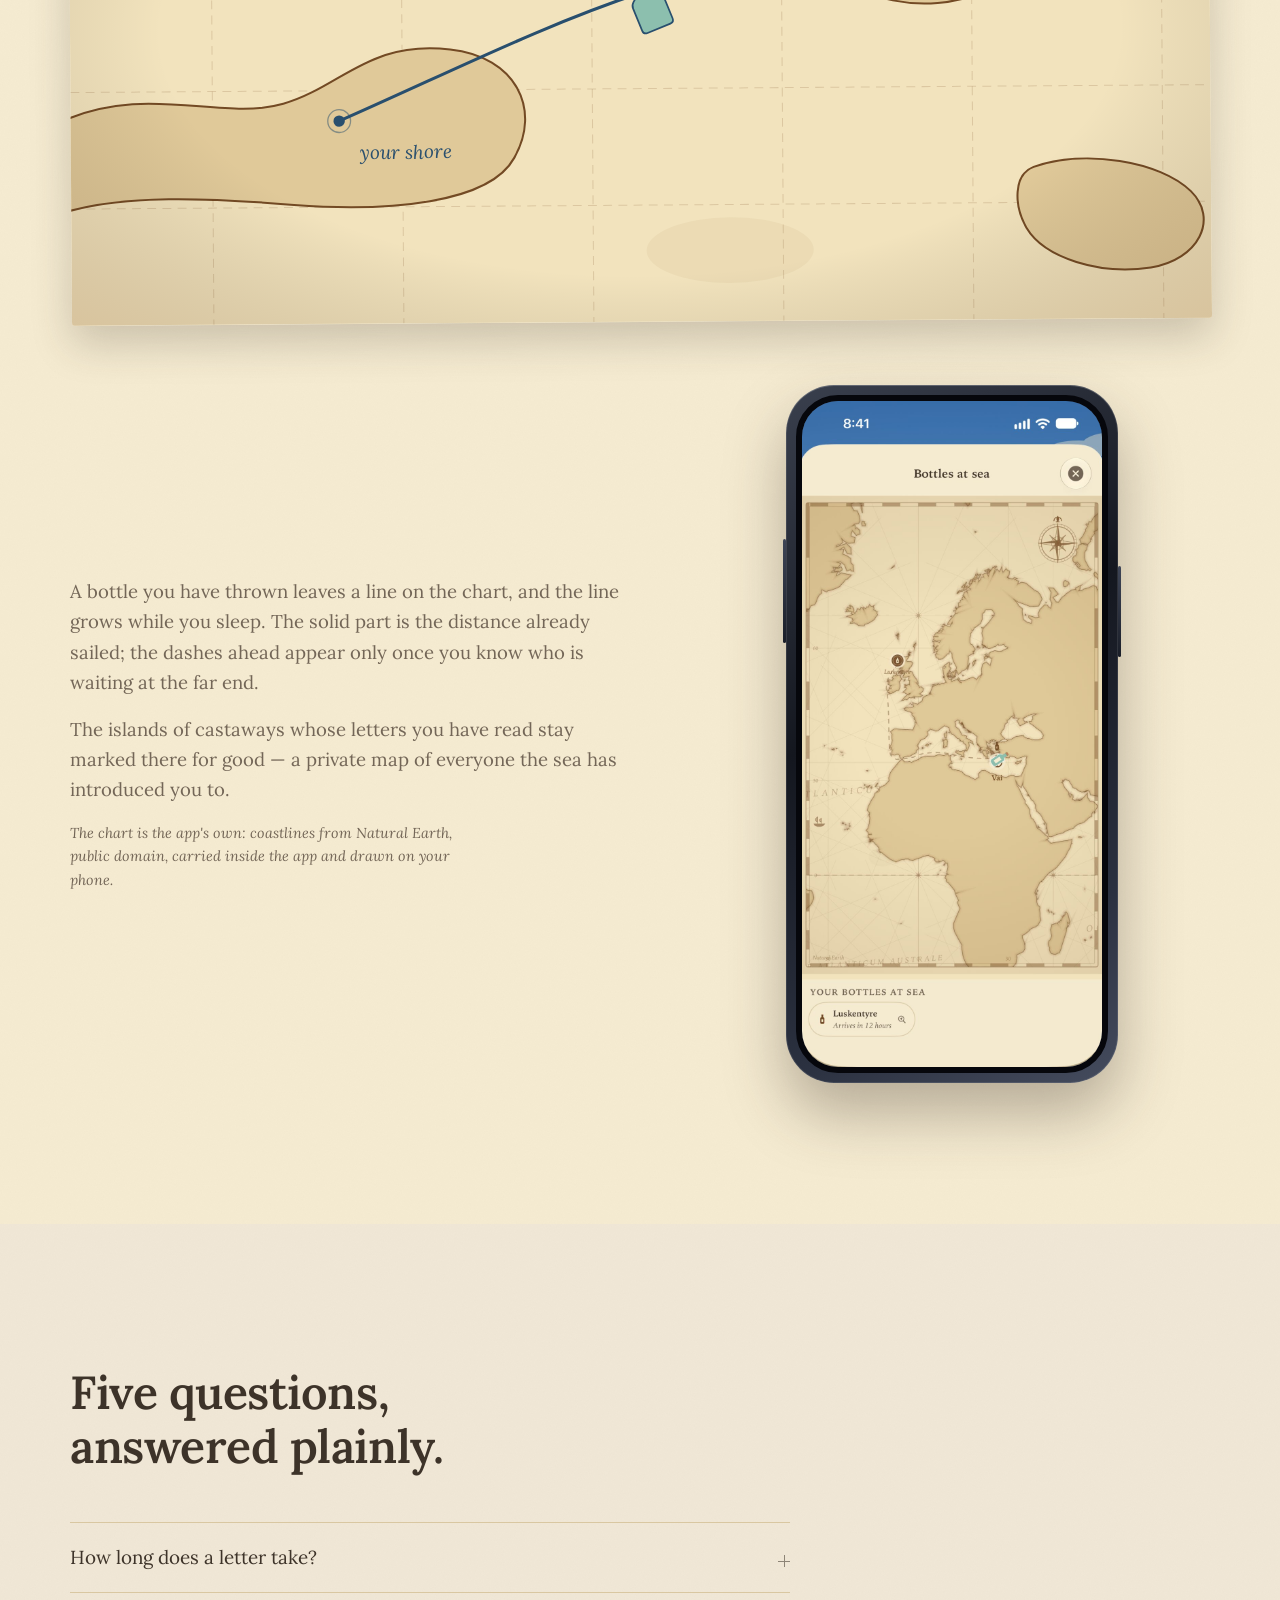
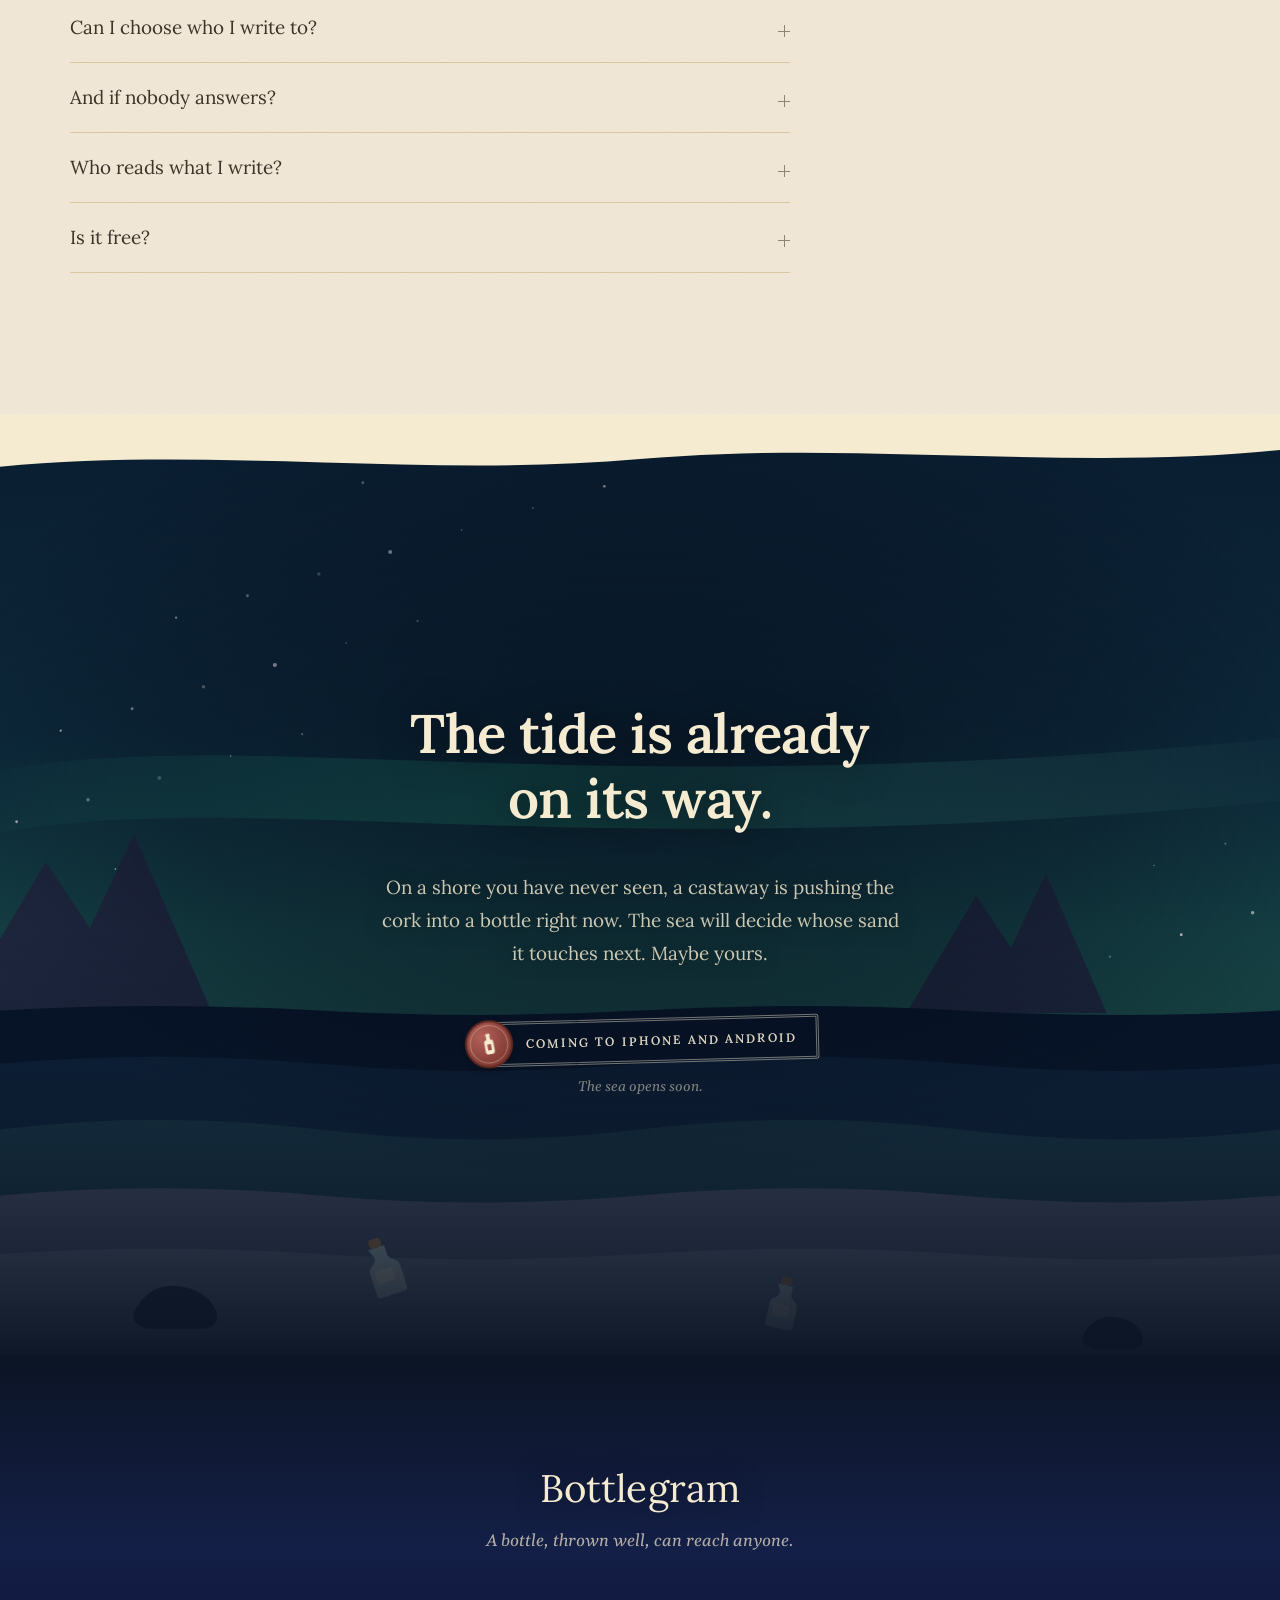
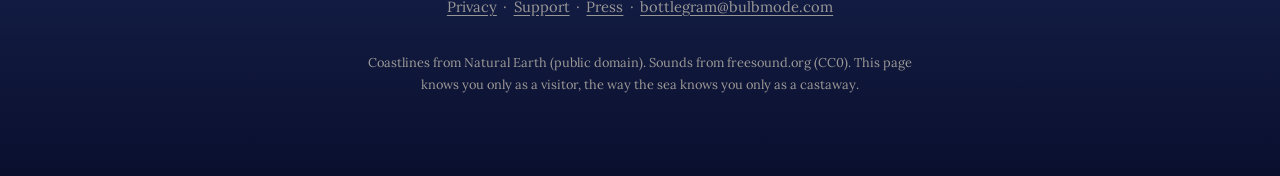
==== commit 431febd9: "Le 250 spiagge sono disegnate a mano, ovunque Decisione di Francesco del 05/11: «disegnate a mano» s" ====
--- a/index.html
+++ b/index.html
@@ -491,7 +491,7 @@
          luce è quella dell'ora SULLA SPIAGGIA. L'app usa `Calendar.current`
          (Theme.swift, DayPhase.hourNow), cioè l'ora di chi guarda. Se un
          giorno cambia il codice, cambia anche qui — non prima. -->
-    <p class="guida">Cala Goloritzé. Reynisfjara. Anse Source d'Argent. Real stretches of coast at their real coordinates, and yours is drawn by lot. From that first morning on, it is home. The light on it is the light of your own hour: open it at midnight and your beach is dark, with the stars out over the water. Every wave is drawn by the app, line by line.</p>
+    <p class="guida">Cala Goloritzé. Reynisfjara. Anse Source d'Argent. Real stretches of coast at their real coordinates, and yours is chosen by lot. From that first morning on, it is home. The light on it is the light of your own hour: open it at midnight and your beach is dark, with the stars out over the water. Every beach is drawn by hand, and the app lays that light over it, live.</p>
 
   </div>
 
@@ -507,13 +507,13 @@
   <figure class="quattro-spiagge">
     <ul class="fila-spiagge">
       <li><img class="schermata-nuda" src="assets/spiagge/diamond-alba.jpg" width="900" height="1955" decoding="async"
-               alt="Dawn at Diamond Beach, as the app draws it: a lilac sky, a pale sun and an iceberg on the water."></li>
+               alt="Dawn at Diamond Beach in the app: a lilac sky, a pale sun and an iceberg on the water."></li>
       <li><img class="schermata-nuda" src="assets/spiagge/matira-giorno.jpg" width="900" height="1955" decoding="async"
-               alt="Midday at Matira Beach, as the app draws it: blue sky, turquoise water and a palm on the white sand."></li>
+               alt="Midday at Matira Beach in the app: blue sky, turquoise water and a palm on the white sand."></li>
       <li><img class="schermata-nuda" src="assets/spiagge/reynisfjara-tramonto.jpg" width="900" height="1955" decoding="async"
-               alt="Dusk at Reynisfjara, as the app draws it: a red sky, the sea stacks and black volcanic sand."></li>
+               alt="Dusk at Reynisfjara in the app: a red sky, the sea stacks and black volcanic sand."></li>
       <li><img class="schermata-nuda" src="assets/spiagge/unstad-notte.jpg" width="900" height="1955" decoding="async"
-               alt="Night at Unstad, as the app draws it: the aurora over a dark arctic sea."></li>
+               alt="Night at Unstad in the app: the aurora over a dark arctic sea."></li>
     </ul>
     <figcaption class="didascalia">Four of the 250: dawn at Diamond Beach in Iceland, midday on Bora Bora, dusk on the black sand of Reynisfjara, and an arctic night in the Lofoten with the aurora overhead.</figcaption>
   </figure>
@@ -685,7 +685,7 @@
      sono passati al tu, ma chi aveva `lingue.js` in cache continuava a leggere
      il Lei — Francesco l'ha visto coi suoi occhi la notte stessa. A ogni
      cambio di frasi si alza il numero, e la cache vecchia muore lì. -->
-<script src="lingue.js?v=10"></script>
-<script src="lingua.js?v=10"></script>
+<script src="lingue.js?v=11"></script>
+<script src="lingua.js?v=11"></script>
 </body>
 </html>
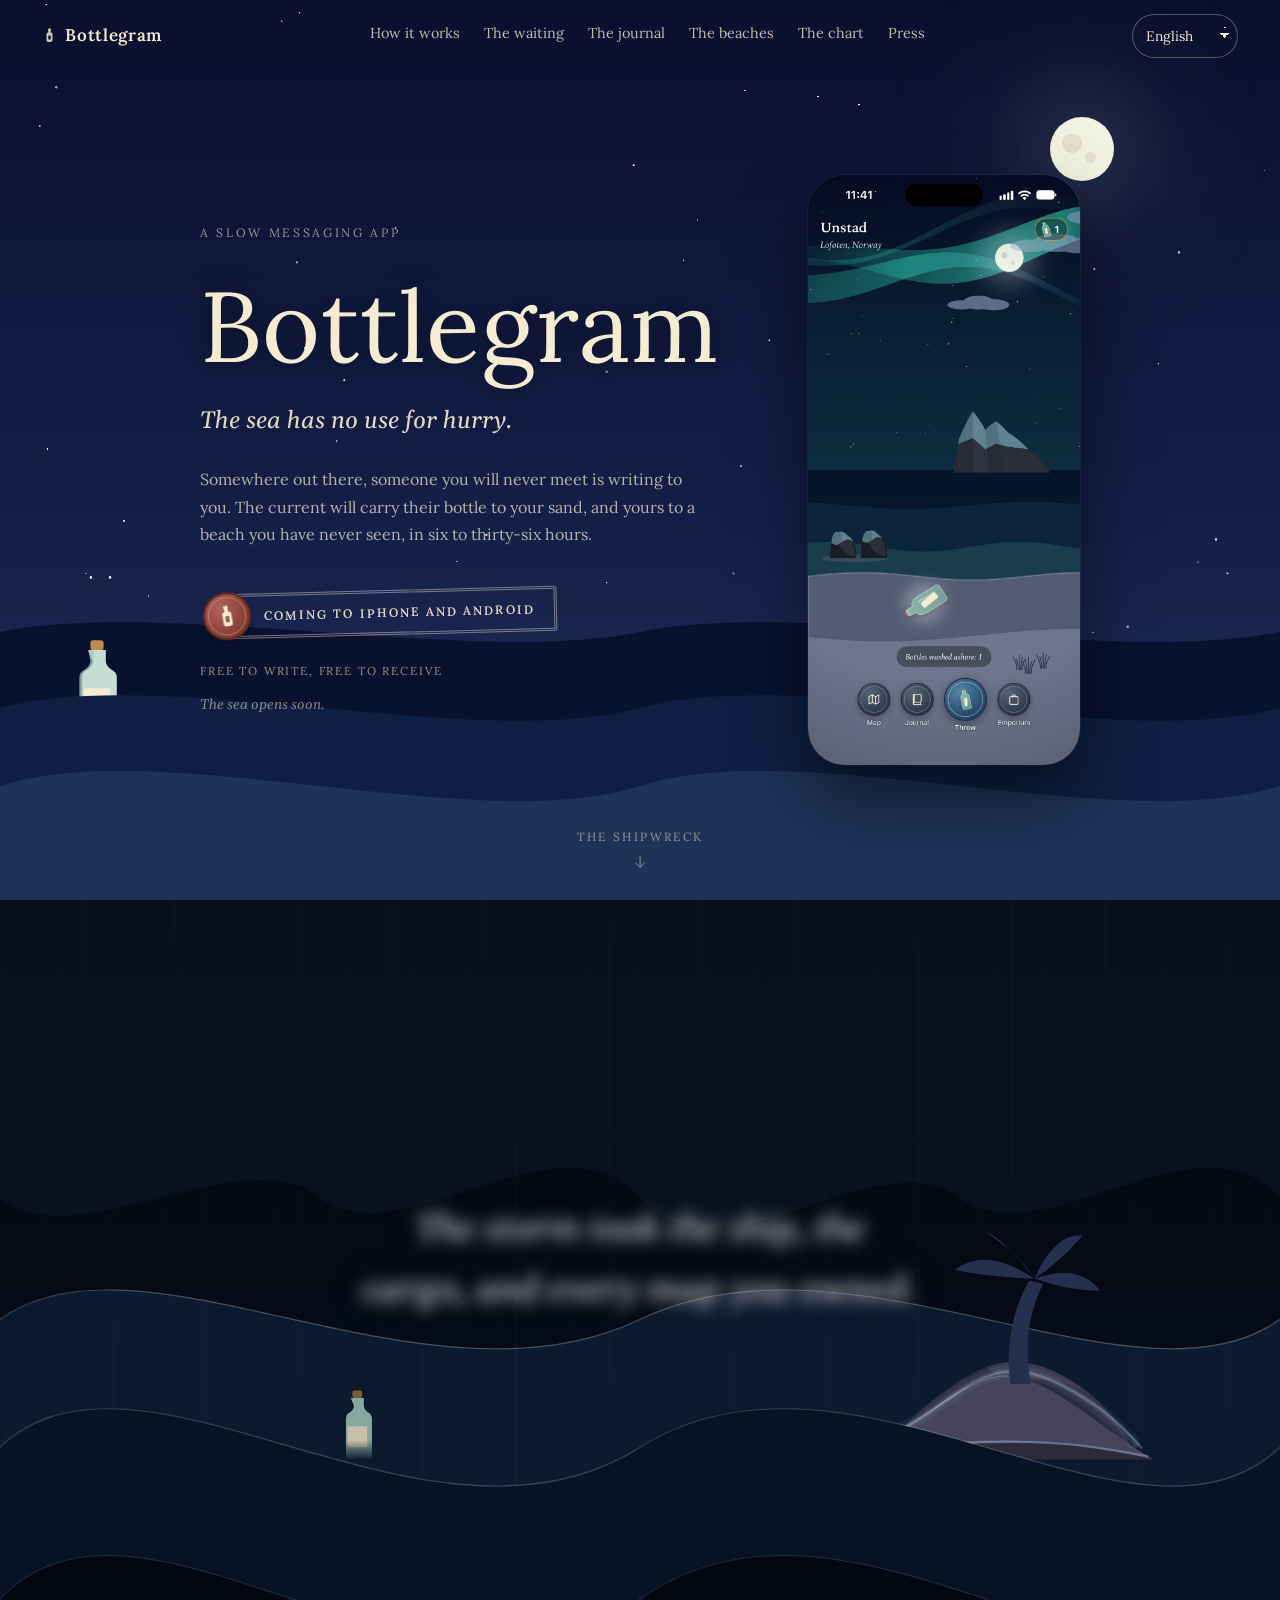
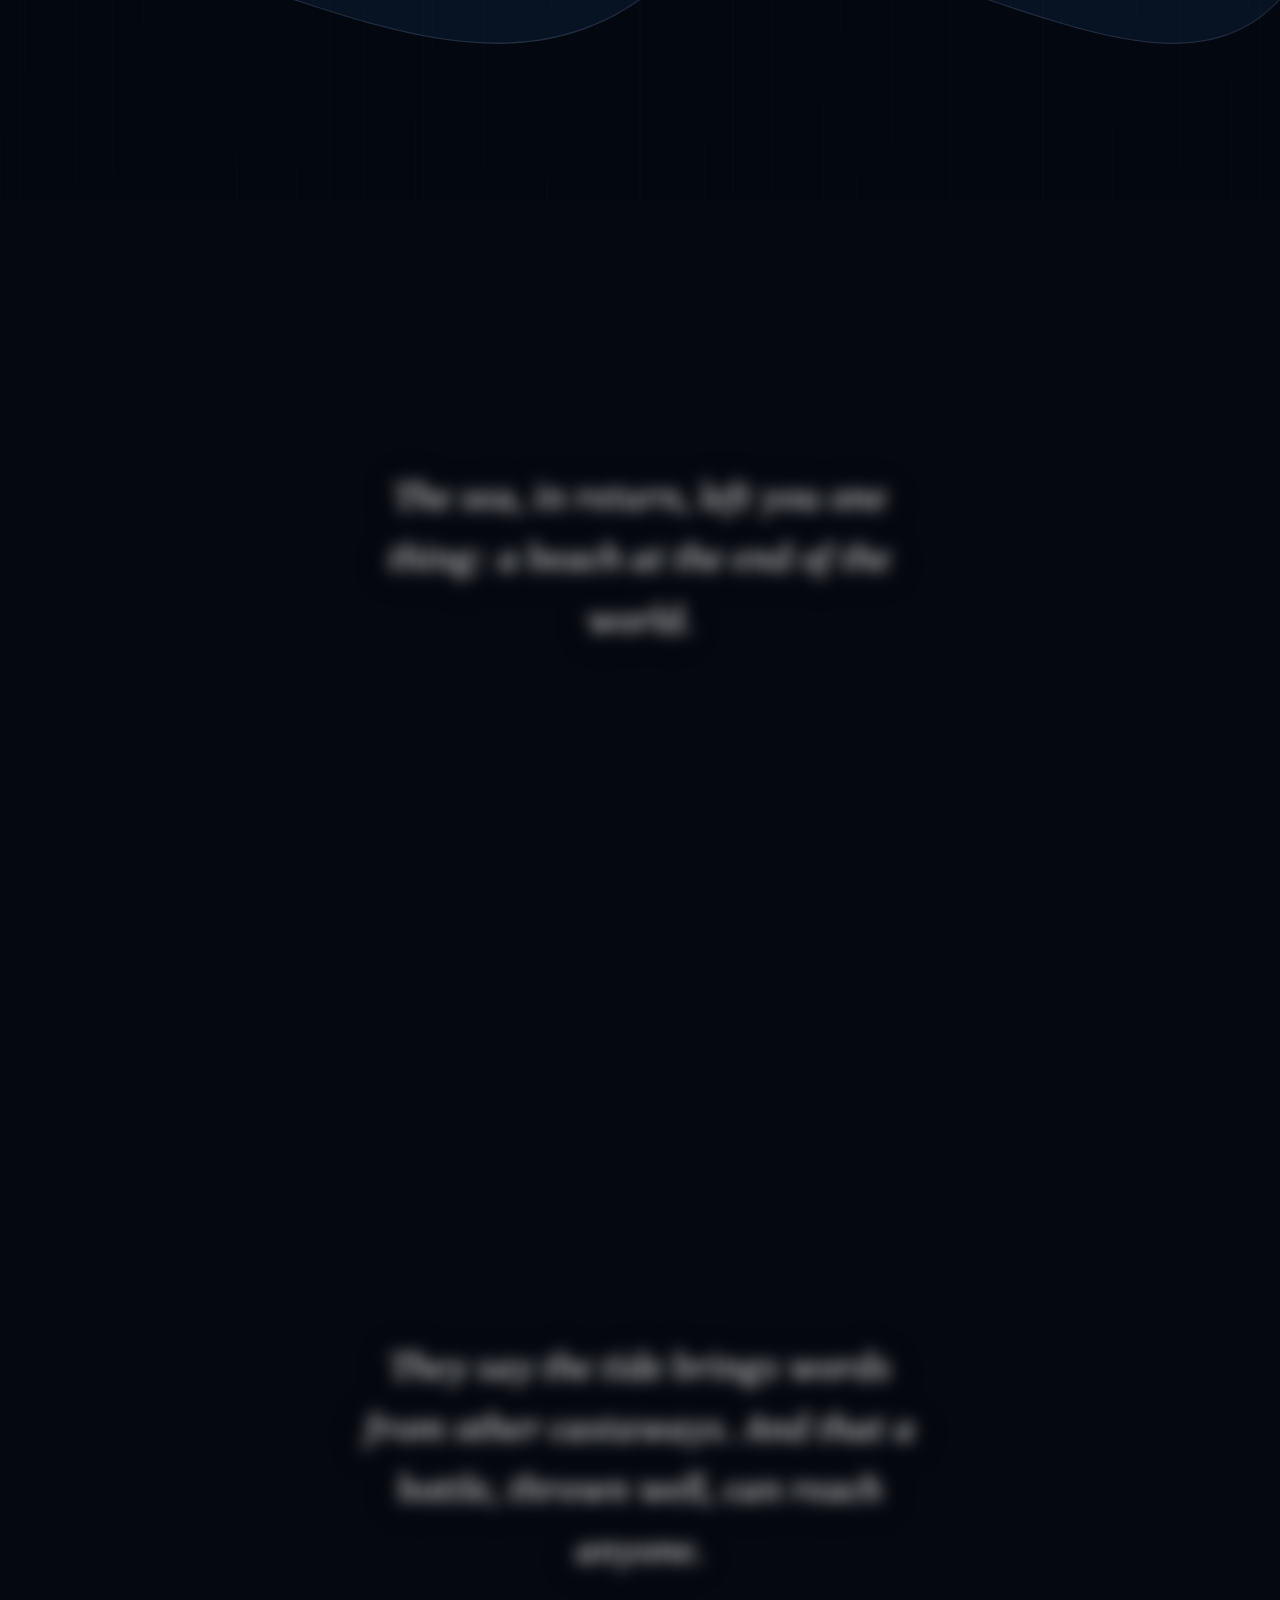
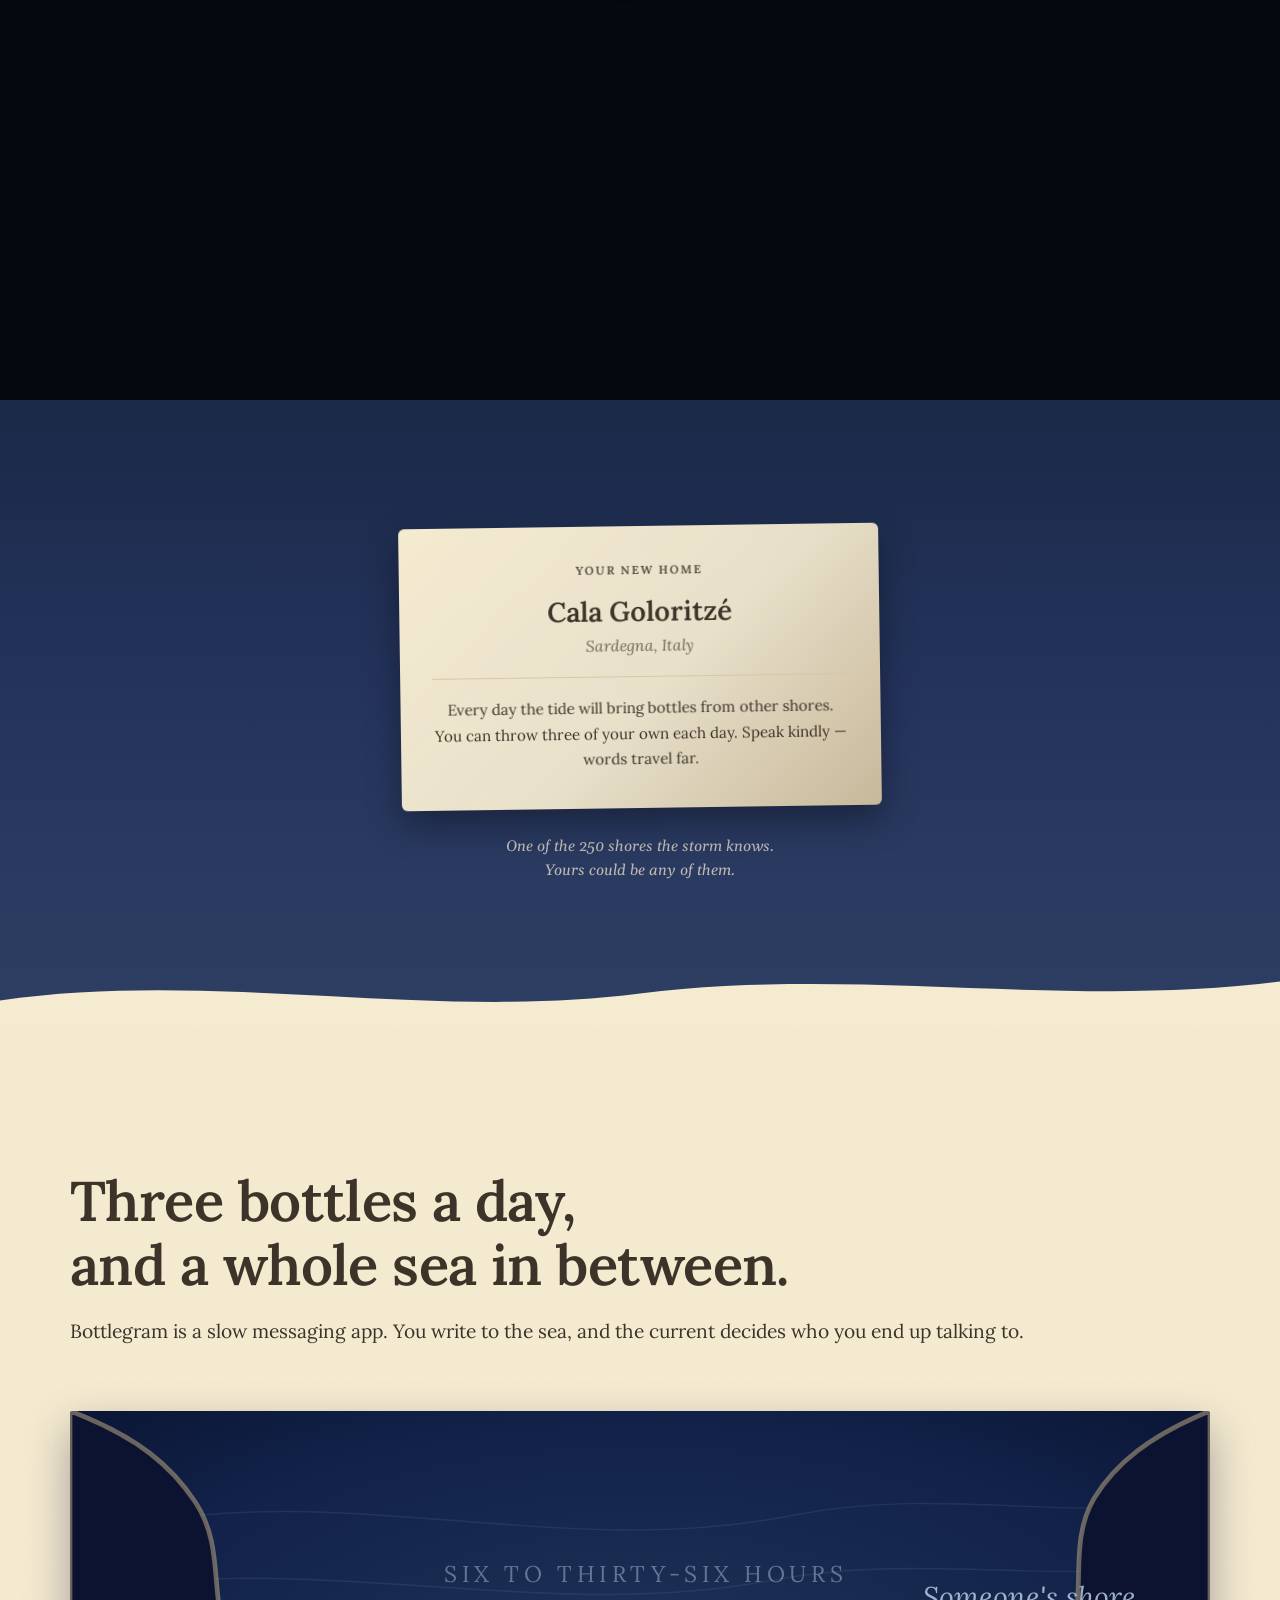
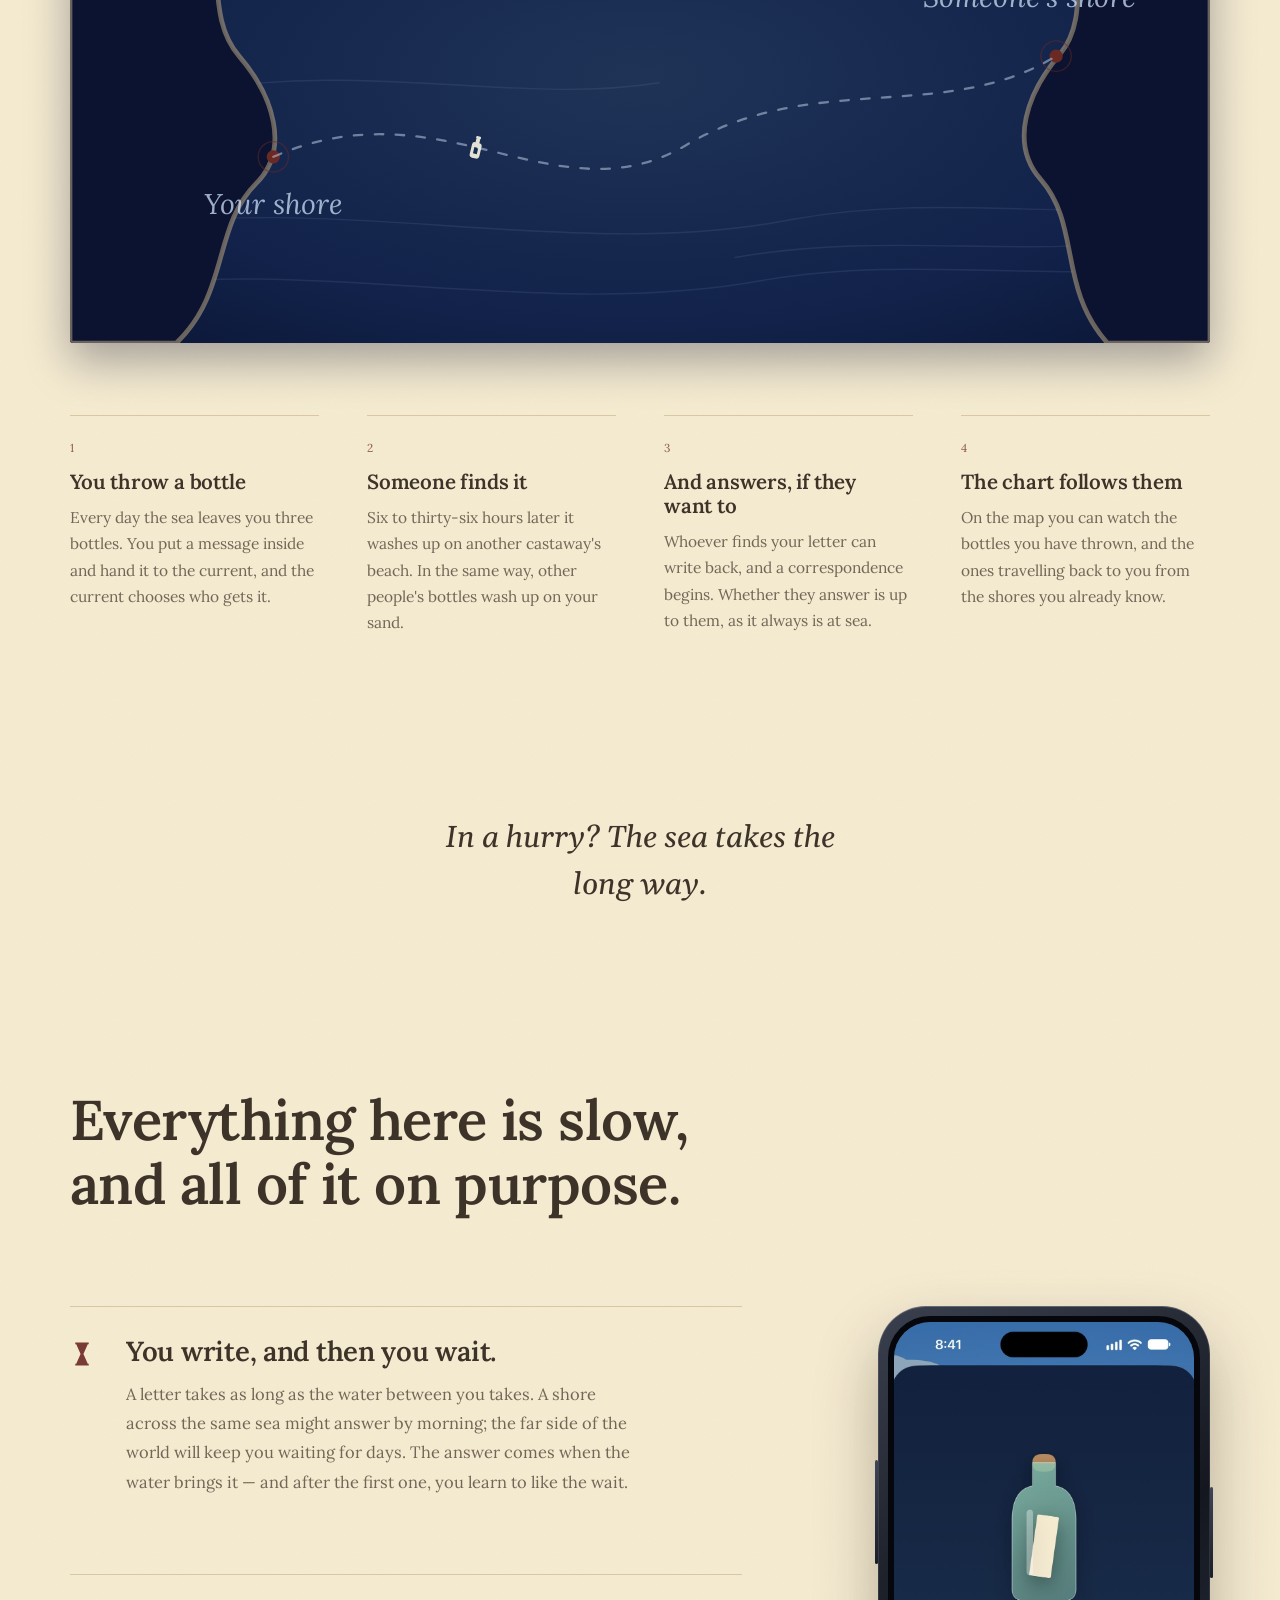
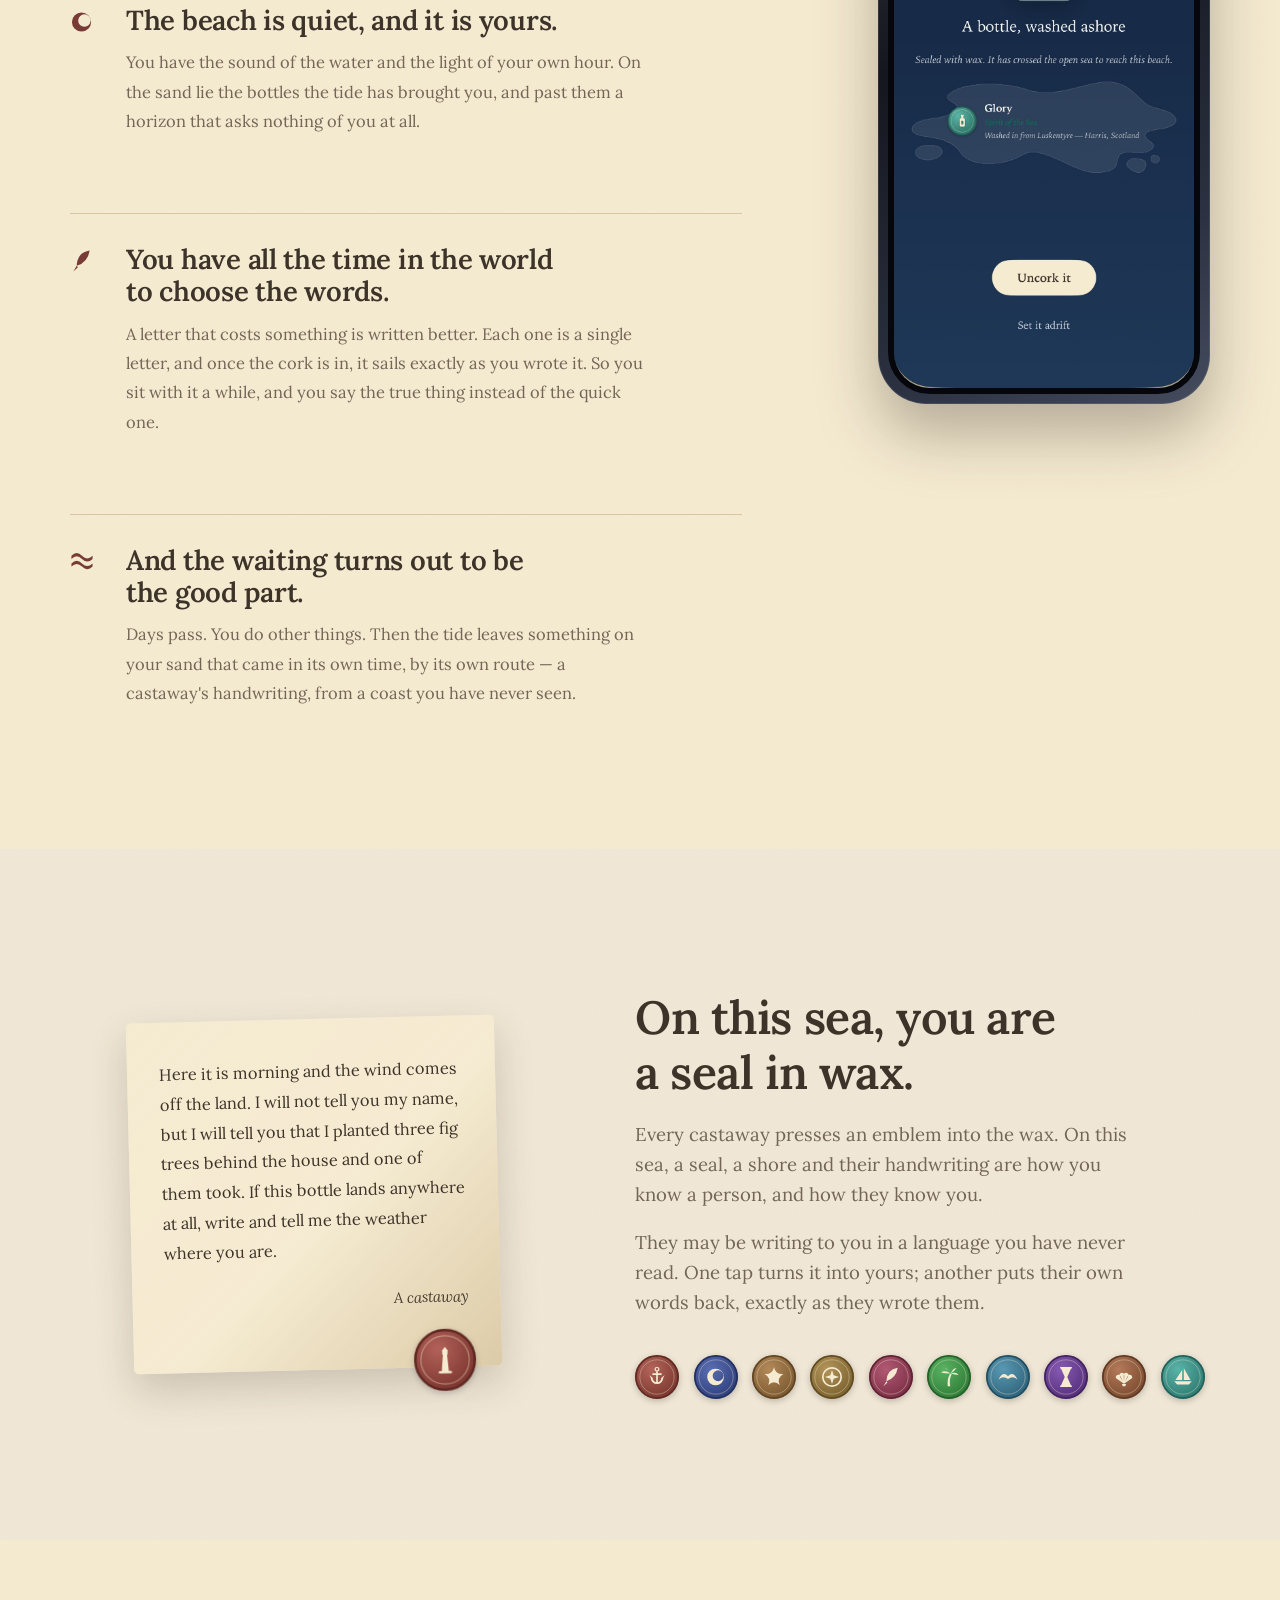
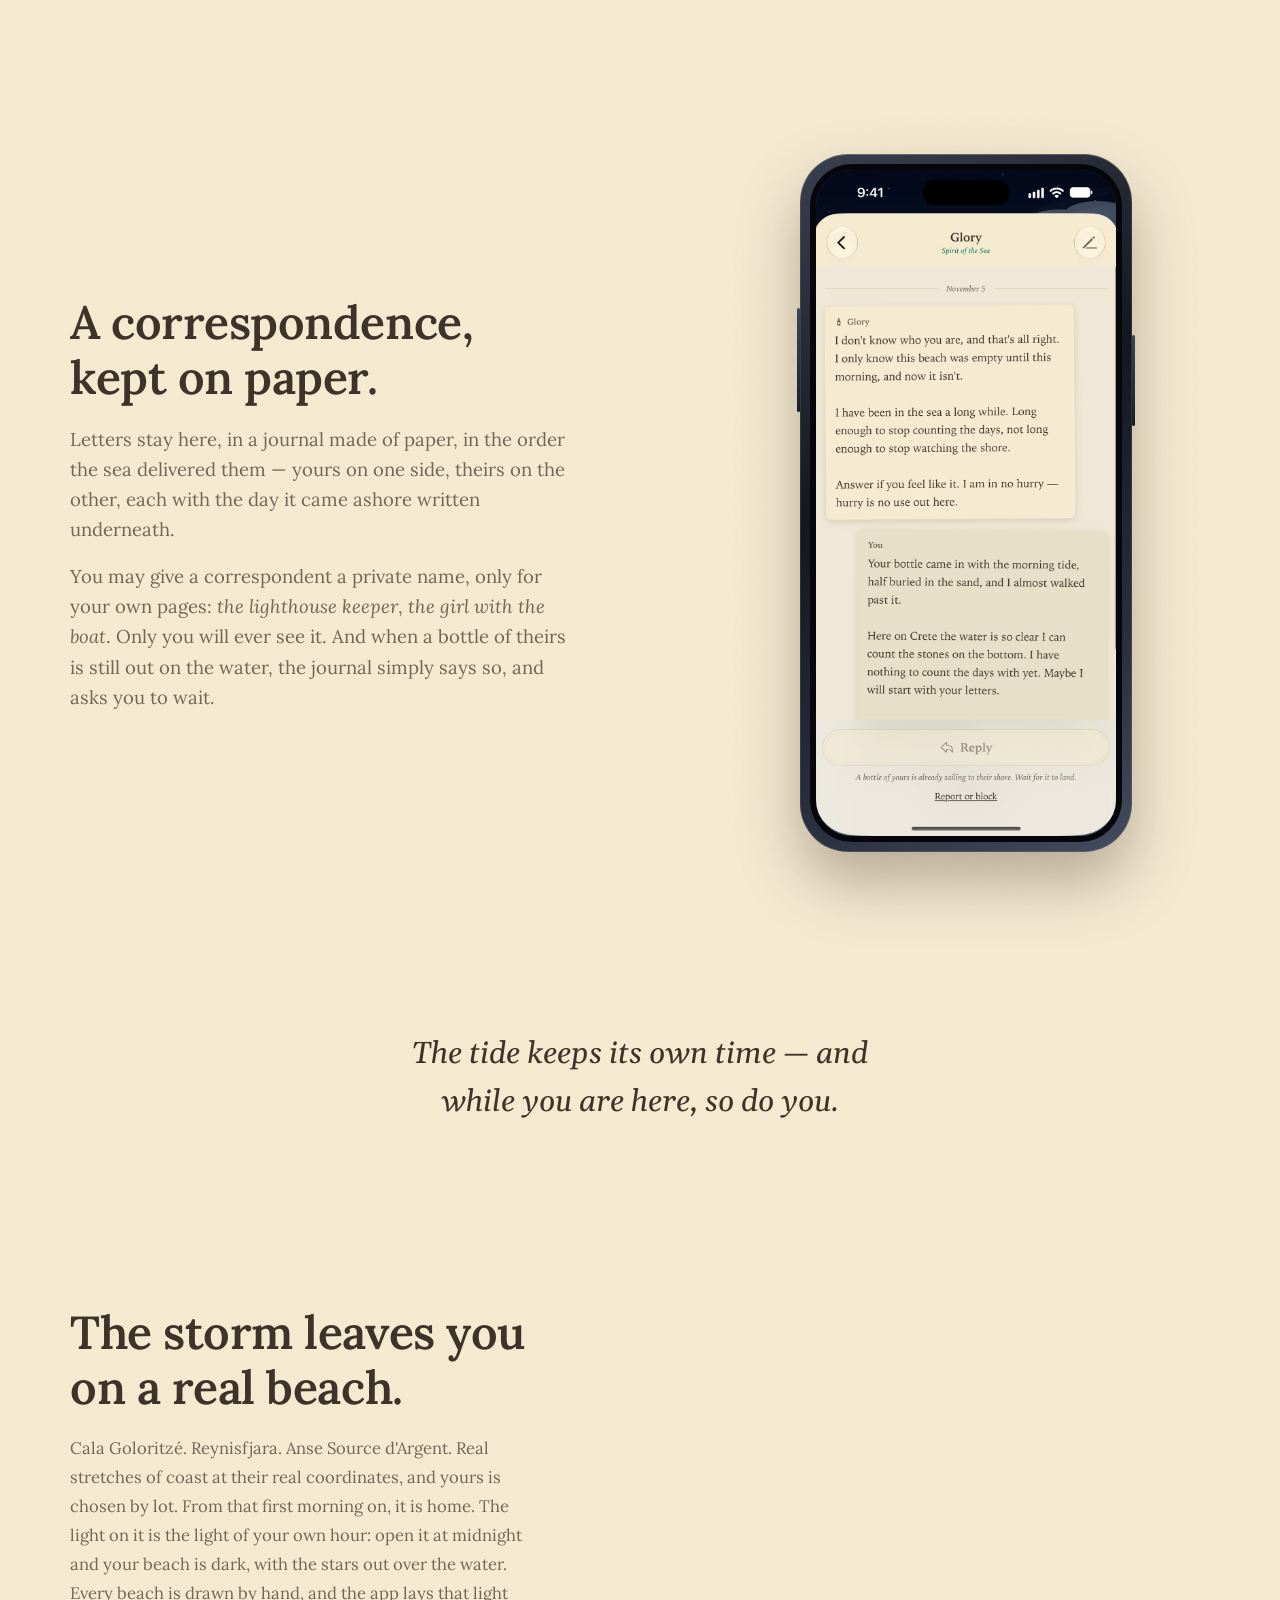
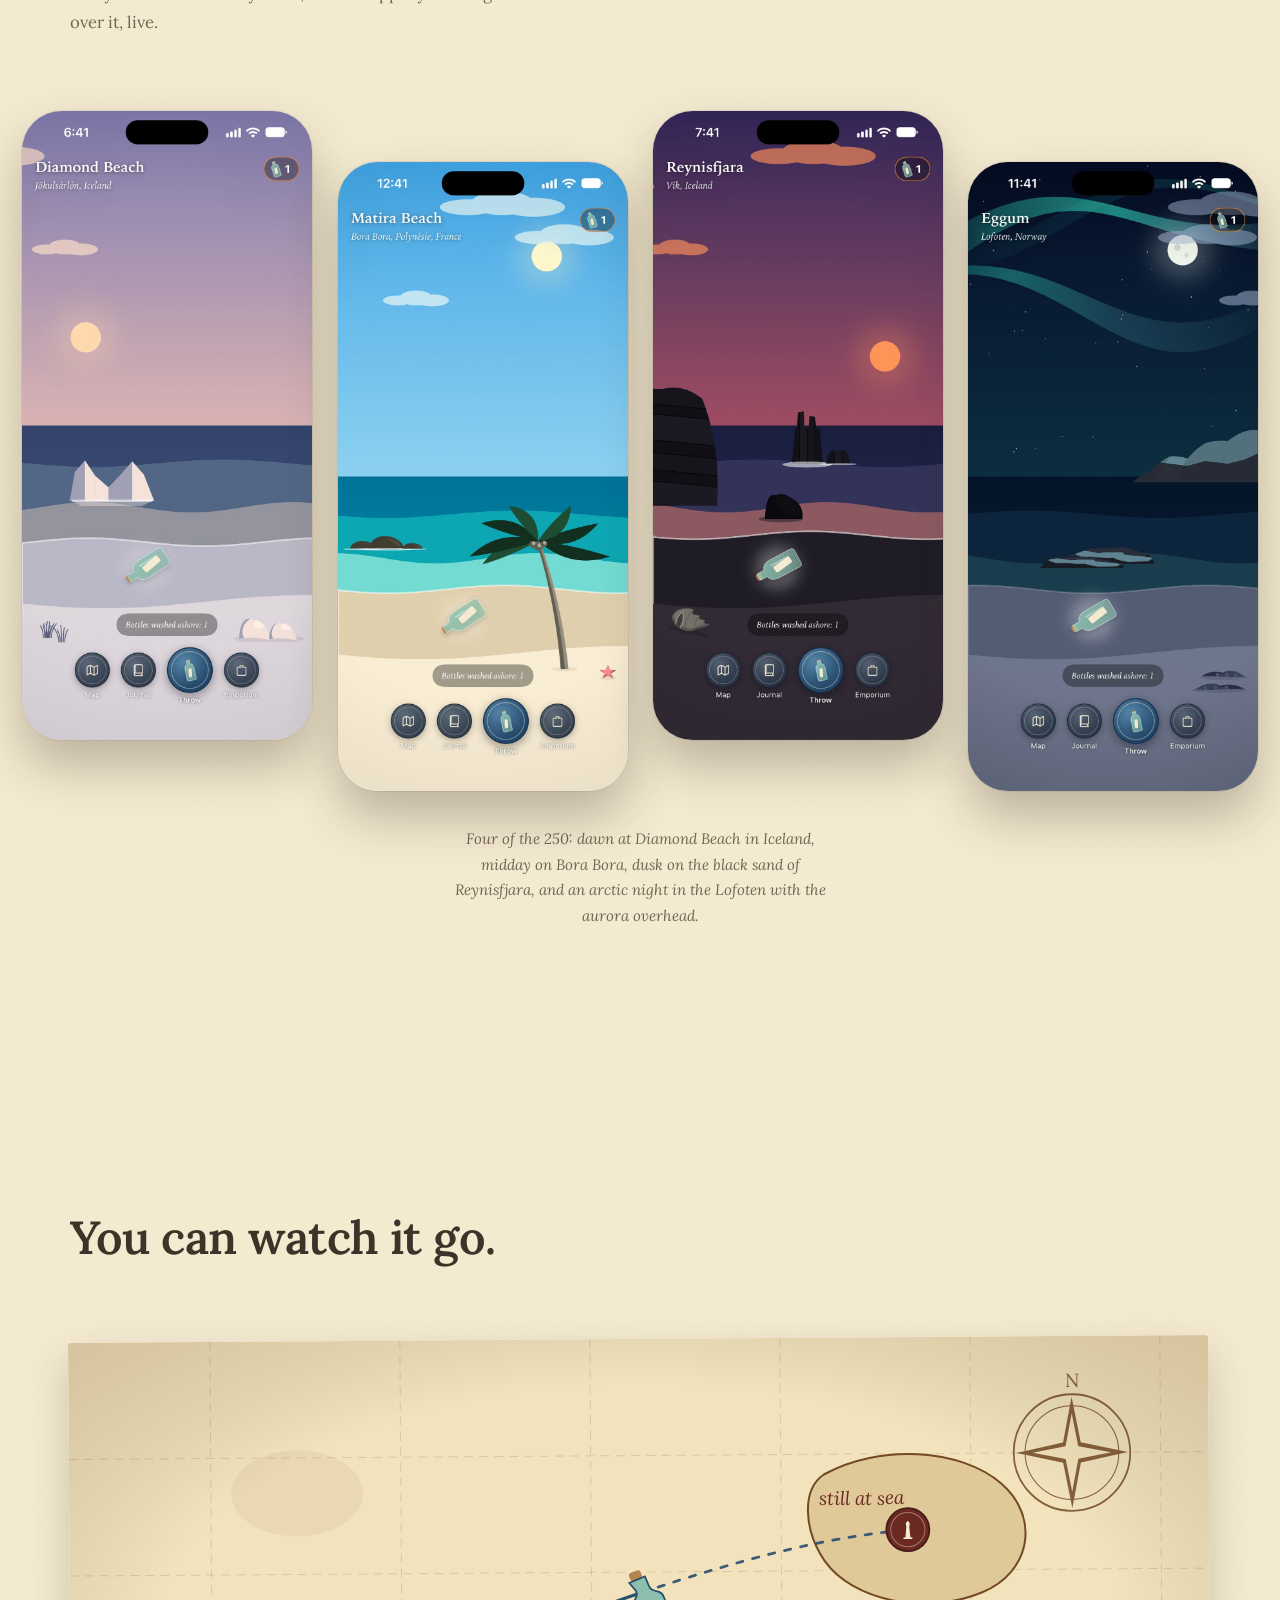
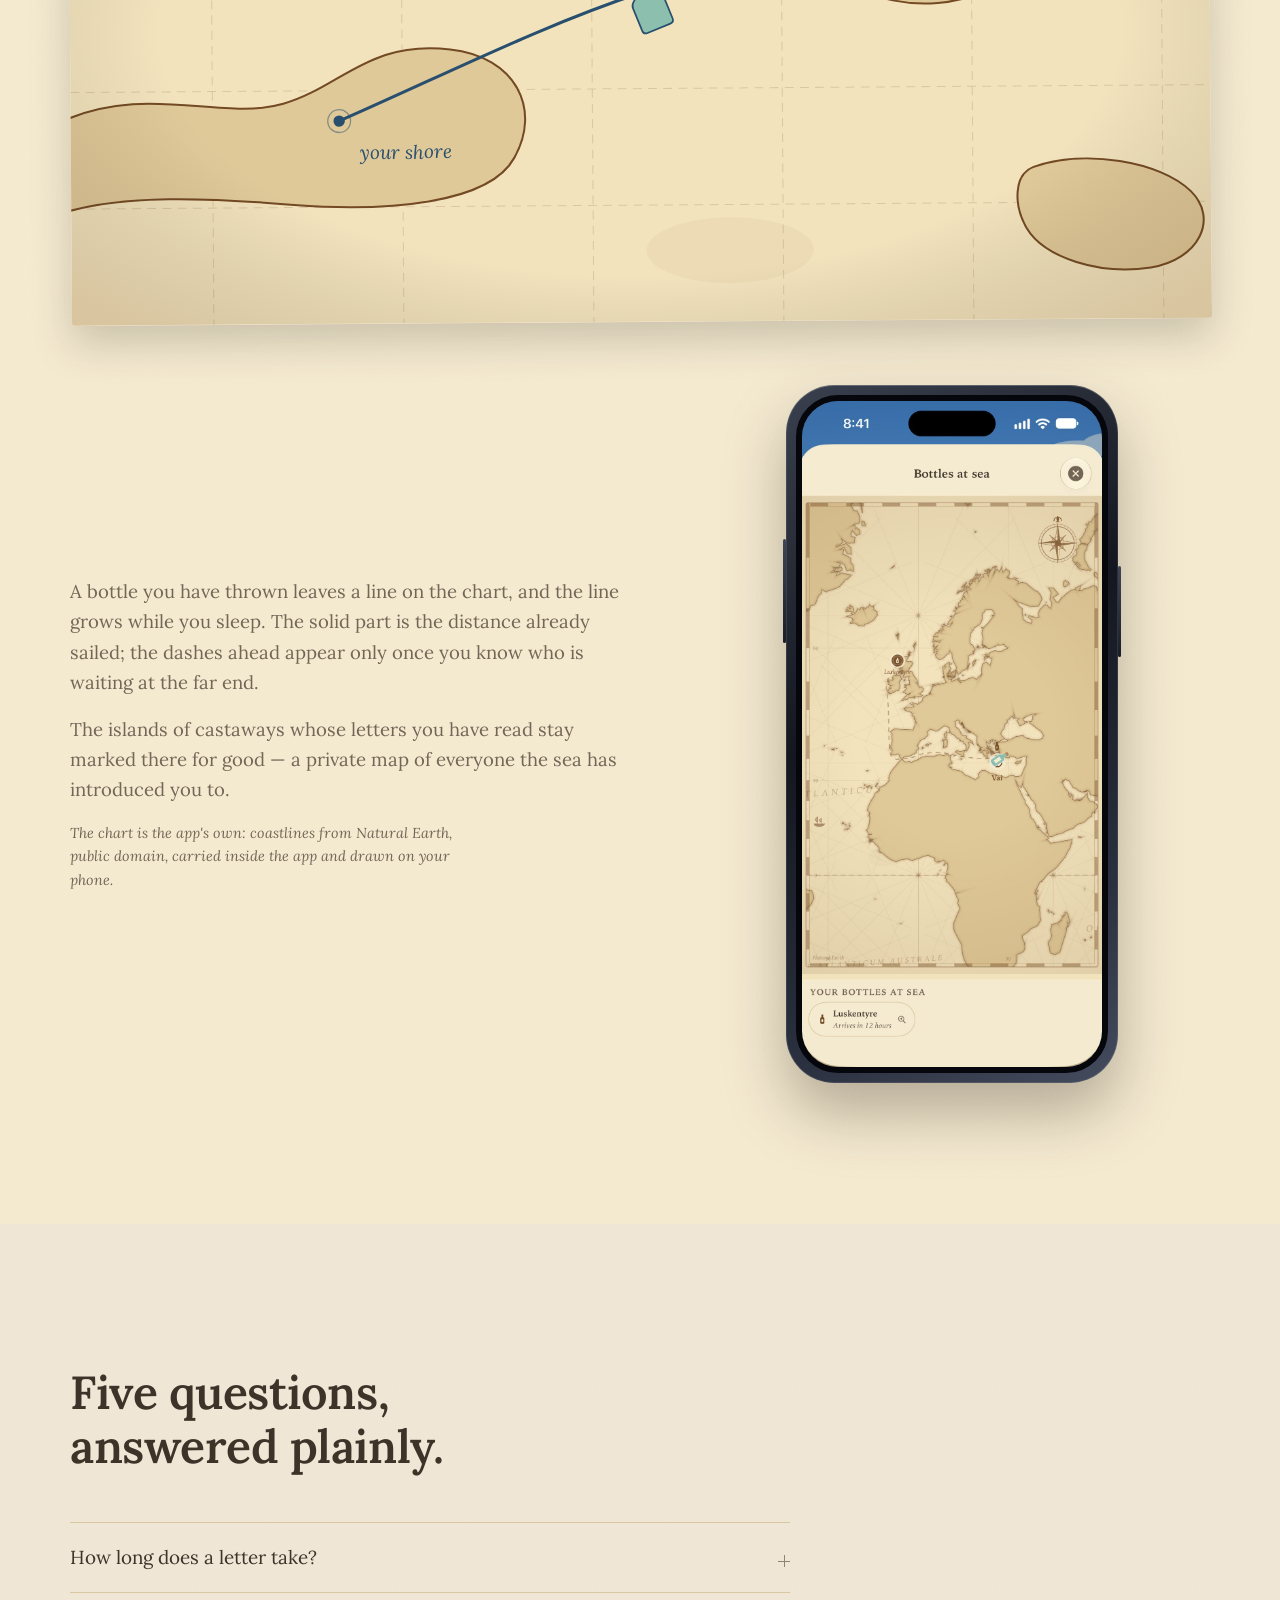
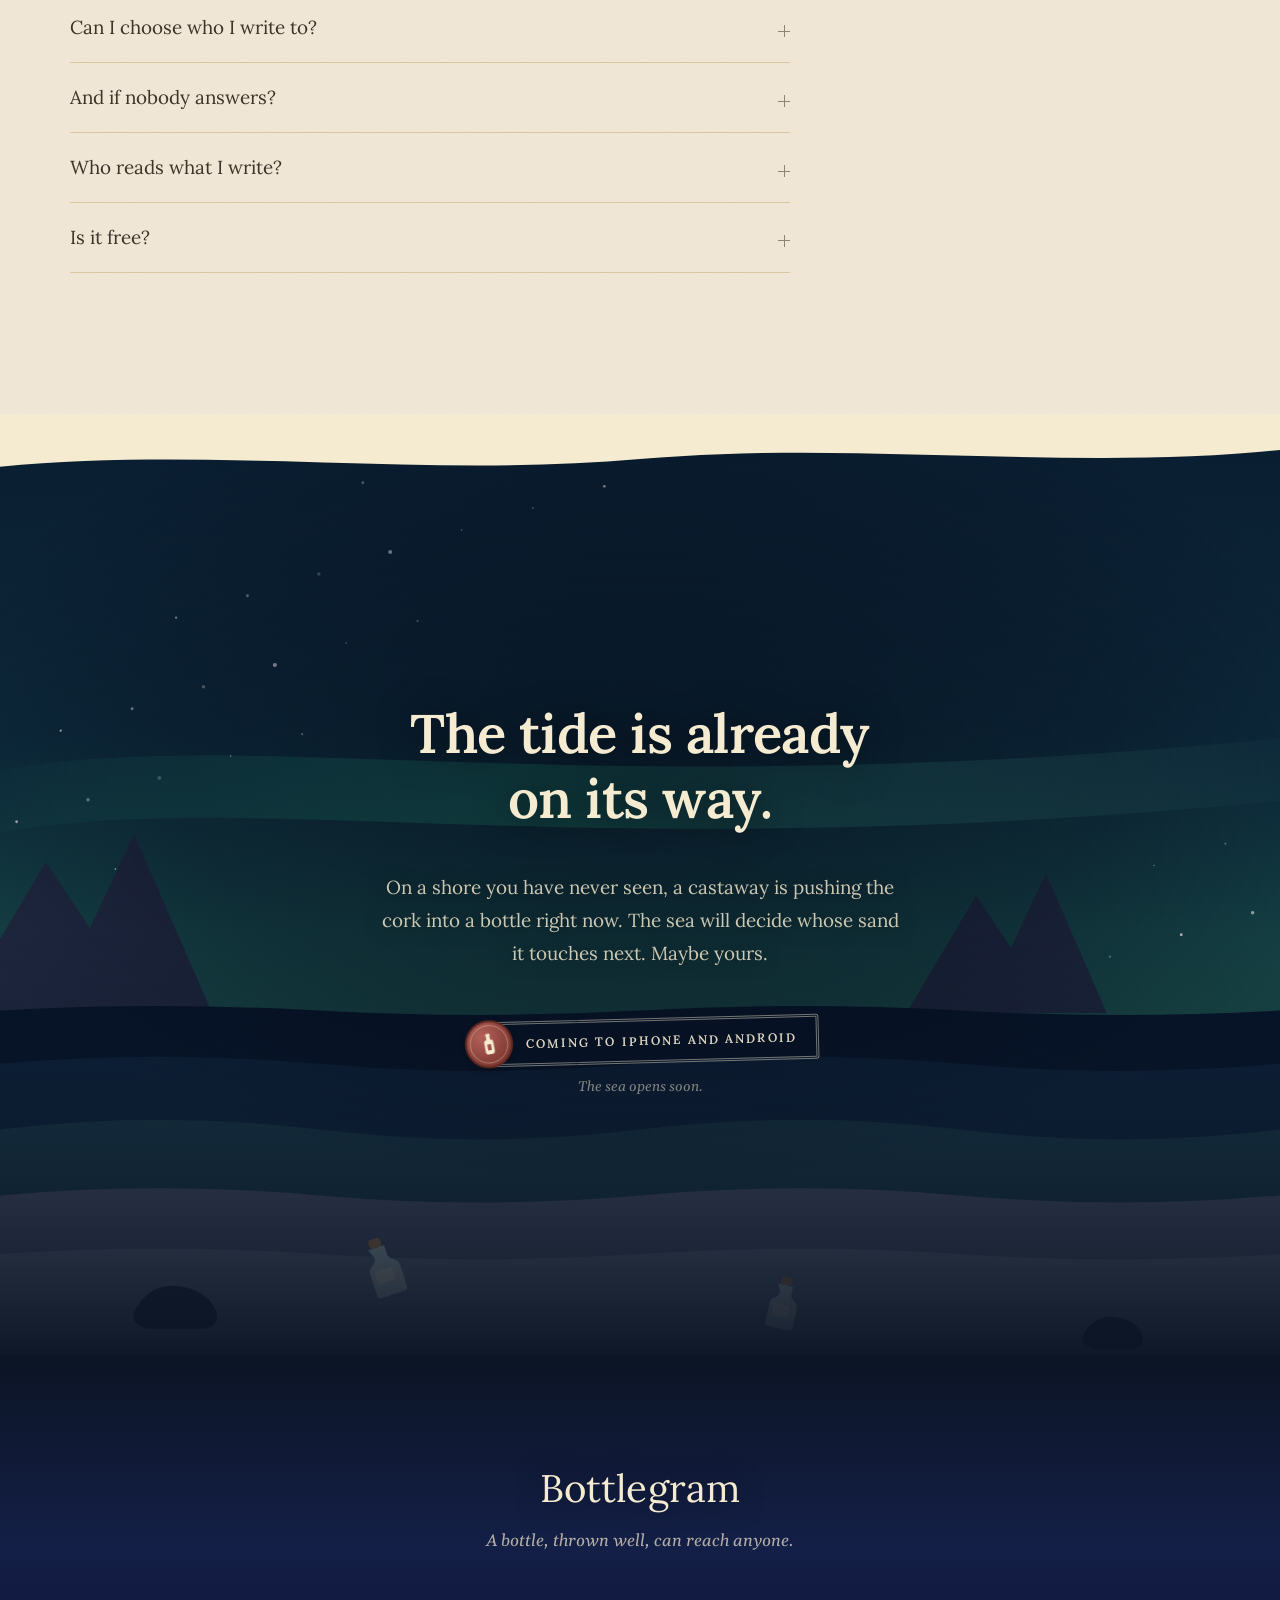
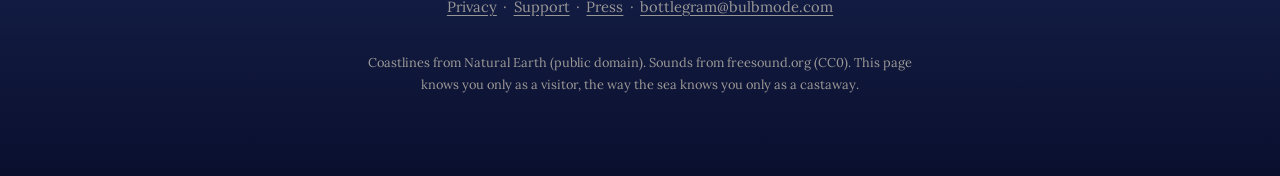
==== commit ad95978f: "La home ha le riprese nuove: un solo telefono, una bottiglia su ogni spiaggia Le otto schermate dell" ====
--- a/index.html
+++ b/index.html
@@ -60,8 +60,8 @@
          disegnato qui farebbe due cornici, la sua e quella della finestra, e
          la notte della pagina e quella dell'app sono la stessa notte. -->
     <div class="eroe-app">
-      <img class="schermata-nuda" src="assets/unstad-notte-aurora.jpg" width="900" height="1955" decoding="async"
-           alt="The app at Unstad, in the Lofoten, at night: the aurora and a full moon over a dark arctic sea, with a peak on the horizon.">
+      <img class="schermata-nuda" src="assets/unstad-notte-aurora.jpg?v=2" width="900" height="1955" decoding="async"
+           alt="The app at Unstad, in the Lofoten, at night: the aurora and a full moon over a dark arctic sea, and a bottle washed up on the sand.">
     </div>
   </div>
 
@@ -427,7 +427,7 @@
                  giù, e risalendo l'immagine scartata si ridecodifica sotto il
                  dito — è metà dello scatto. Sette immagini in tutto: si
                  caricano e si tengono. -->
-            <img class="schermata" src="assets/bottiglia-approdata.jpg" width="900" height="1955" decoding="async"
+            <img class="schermata" src="assets/bottiglia-approdata.jpg?v=2" width="900" height="1955" decoding="async"
                  alt="A bottle washed ashore, in the app: sealed with wax, from Glory, a Spirit of the Sea, washed in from Luskentyre.">
           </div>
         </div>
@@ -470,7 +470,7 @@
     <div class="telefono">
       <div class="scocca">
         <div class="schermo">
-          <img class="schermata" src="assets/carteggio-glory.jpg" width="900" height="1955" decoding="async"
+          <img class="schermata" src="assets/carteggio-glory.jpg?v=2" width="900" height="1955" decoding="async"
                  alt="A correspondence in the journal: a letter from Glory, a Spirit of the Sea, the reply underneath, and a note that the reply is already sailing.">
         </div>
       </div>
@@ -506,14 +506,14 @@
        760 px scorrono di lato col dito (scroll-snap), senza JavaScript. -->
   <figure class="quattro-spiagge">
     <ul class="fila-spiagge">
-      <li><img class="schermata-nuda" src="assets/spiagge/diamond-alba.jpg" width="900" height="1955" decoding="async"
-               alt="Dawn at Diamond Beach in the app: a lilac sky, a pale sun and an iceberg on the water."></li>
-      <li><img class="schermata-nuda" src="assets/spiagge/matira-giorno.jpg" width="900" height="1955" decoding="async"
-               alt="Midday at Matira Beach in the app: blue sky, turquoise water and a palm on the white sand."></li>
-      <li><img class="schermata-nuda" src="assets/spiagge/reynisfjara-tramonto.jpg" width="900" height="1955" decoding="async"
-               alt="Dusk at Reynisfjara in the app: a red sky, the sea stacks and black volcanic sand."></li>
-      <li><img class="schermata-nuda" src="assets/spiagge/unstad-notte.jpg" width="900" height="1955" decoding="async"
-               alt="Night at Unstad in the app: the aurora over a dark arctic sea."></li>
+      <li><img class="schermata-nuda" src="assets/spiagge/diamond-alba.jpg?v=2" width="900" height="1955" decoding="async"
+               alt="Dawn at Diamond Beach in the app: a lilac sky, a pale sun, an iceberg on the water and a bottle on the sand."></li>
+      <li><img class="schermata-nuda" src="assets/spiagge/matira-giorno.jpg?v=2" width="900" height="1955" decoding="async"
+               alt="Midday at Matira Beach in the app: blue sky, turquoise water, a palm and a bottle on the white sand."></li>
+      <li><img class="schermata-nuda" src="assets/spiagge/reynisfjara-tramonto.jpg?v=2" width="900" height="1955" decoding="async"
+               alt="Dusk at Reynisfjara in the app: a red sky, the sea stacks and a bottle on the black volcanic sand."></li>
+      <li><img class="schermata-nuda" src="assets/spiagge/eggum-notte.jpg" width="900" height="1955" decoding="async"
+               alt="Night at Eggum, in the Lofoten, in the app: the aurora over a dark arctic sea and a bottle on the sand."></li>
     </ul>
     <figcaption class="didascalia">Four of the 250: dawn at Diamond Beach in Iceland, midday on Bora Bora, dusk on the black sand of Reynisfjara, and an arctic night in the Lofoten with the aurora overhead.</figcaption>
   </figure>
@@ -588,7 +588,7 @@
       <div class="telefono">
         <div class="scocca">
           <div class="schermo">
-            <img class="schermata" src="assets/carta-vai-luskentyre.jpg" width="900" height="1955" decoding="async"
+            <img class="schermata" src="assets/carta-vai-luskentyre.jpg?v=2" width="900" height="1955" decoding="async"
                  alt="The nautical chart: a route from Vai, on Crete, west across the Mediterranean and north up the Atlantic to Luskentyre, in Scotland, with the bottle just setting out.">
           </div>
         </div>
@@ -685,7 +685,7 @@
      sono passati al tu, ma chi aveva `lingue.js` in cache continuava a leggere
      il Lei — Francesco l'ha visto coi suoi occhi la notte stessa. A ogni
      cambio di frasi si alza il numero, e la cache vecchia muore lì. -->
-<script src="lingue.js?v=11"></script>
-<script src="lingua.js?v=11"></script>
+<script src="lingue.js?v=12"></script>
+<script src="lingua.js?v=12"></script>
 </body>
 </html>
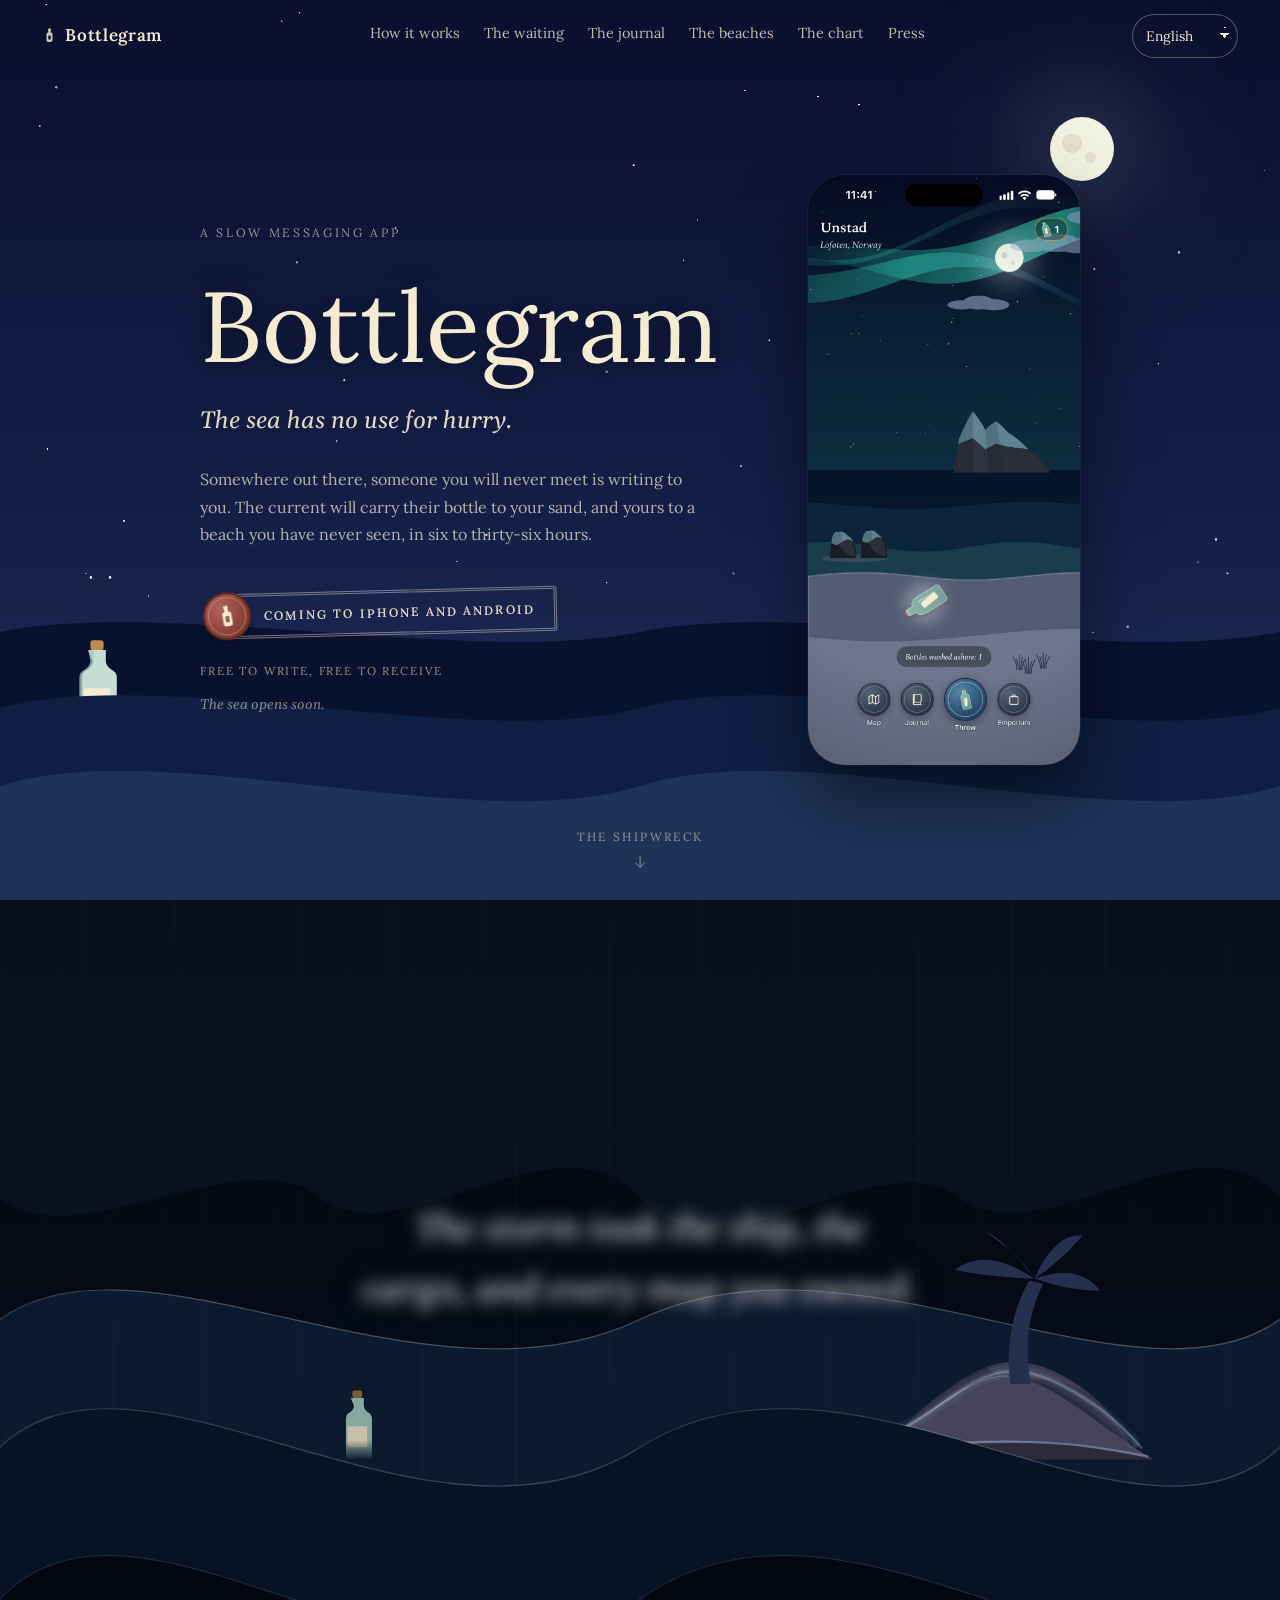
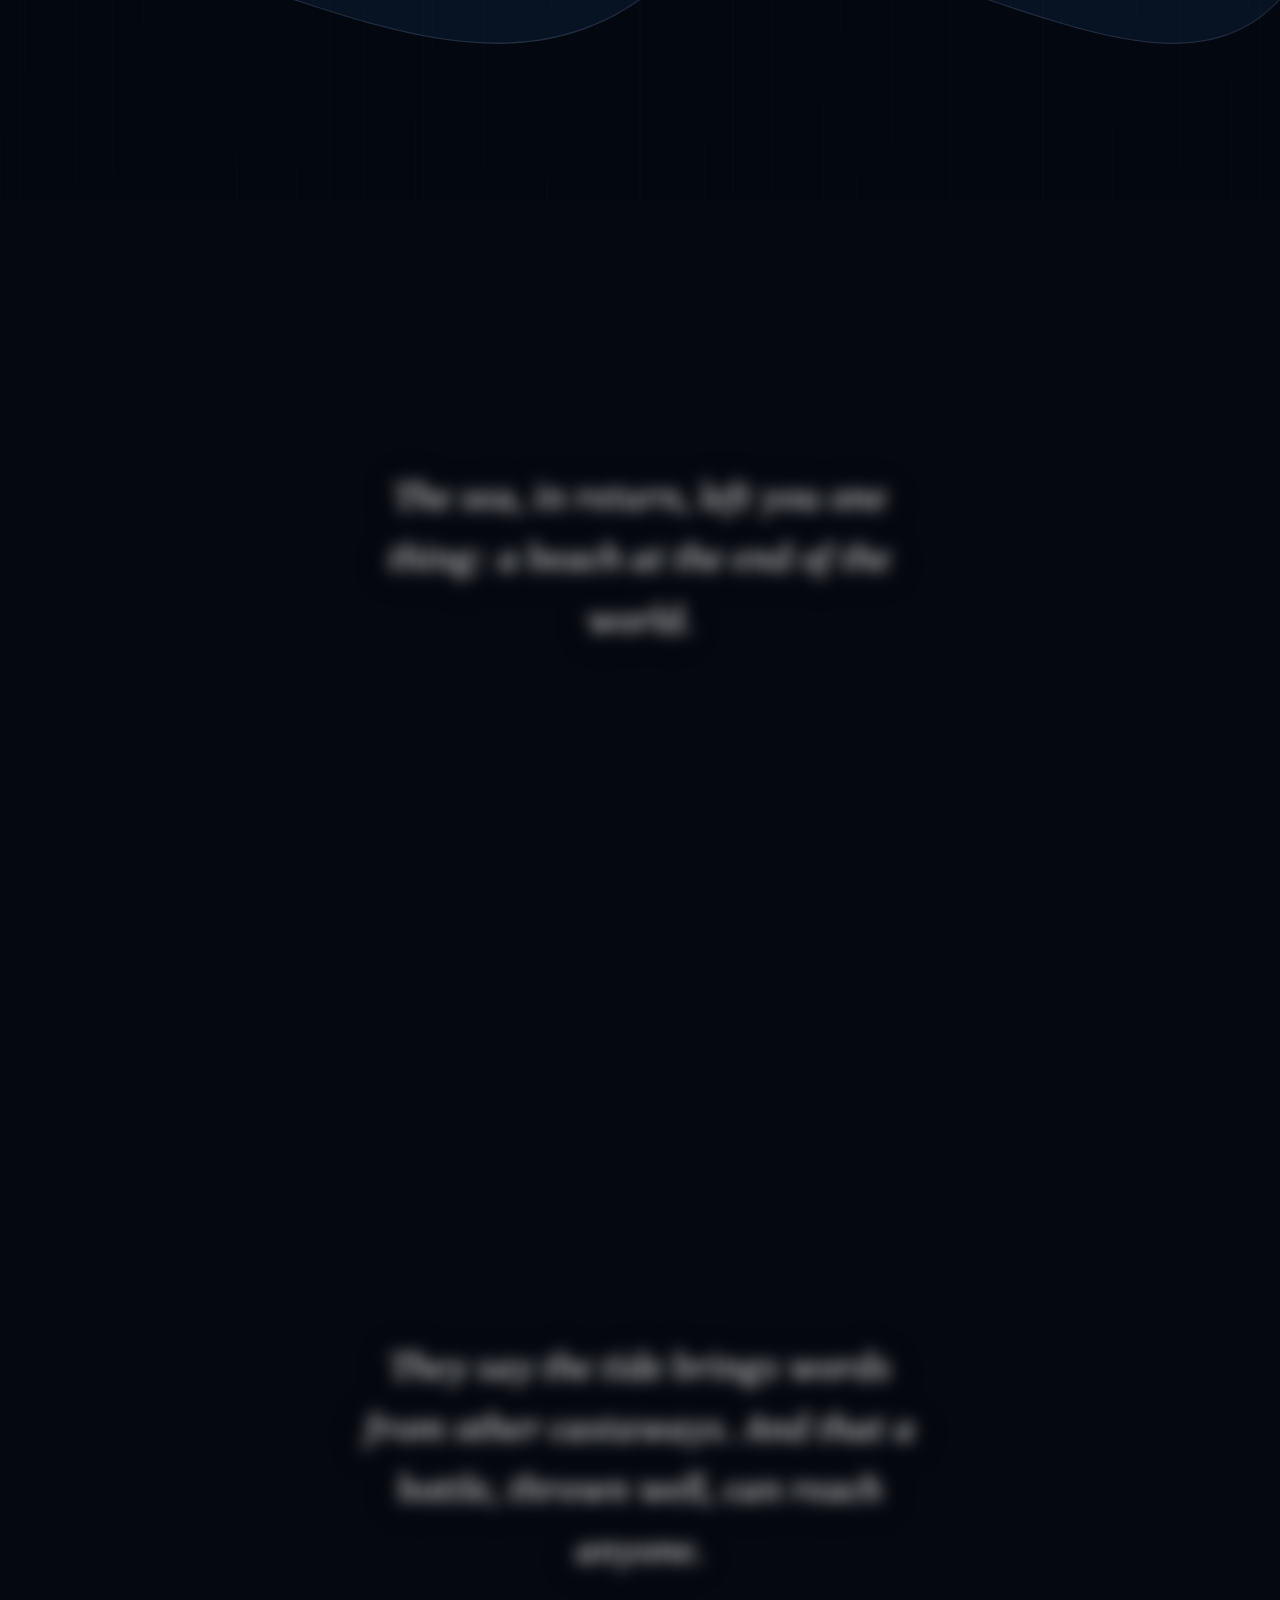
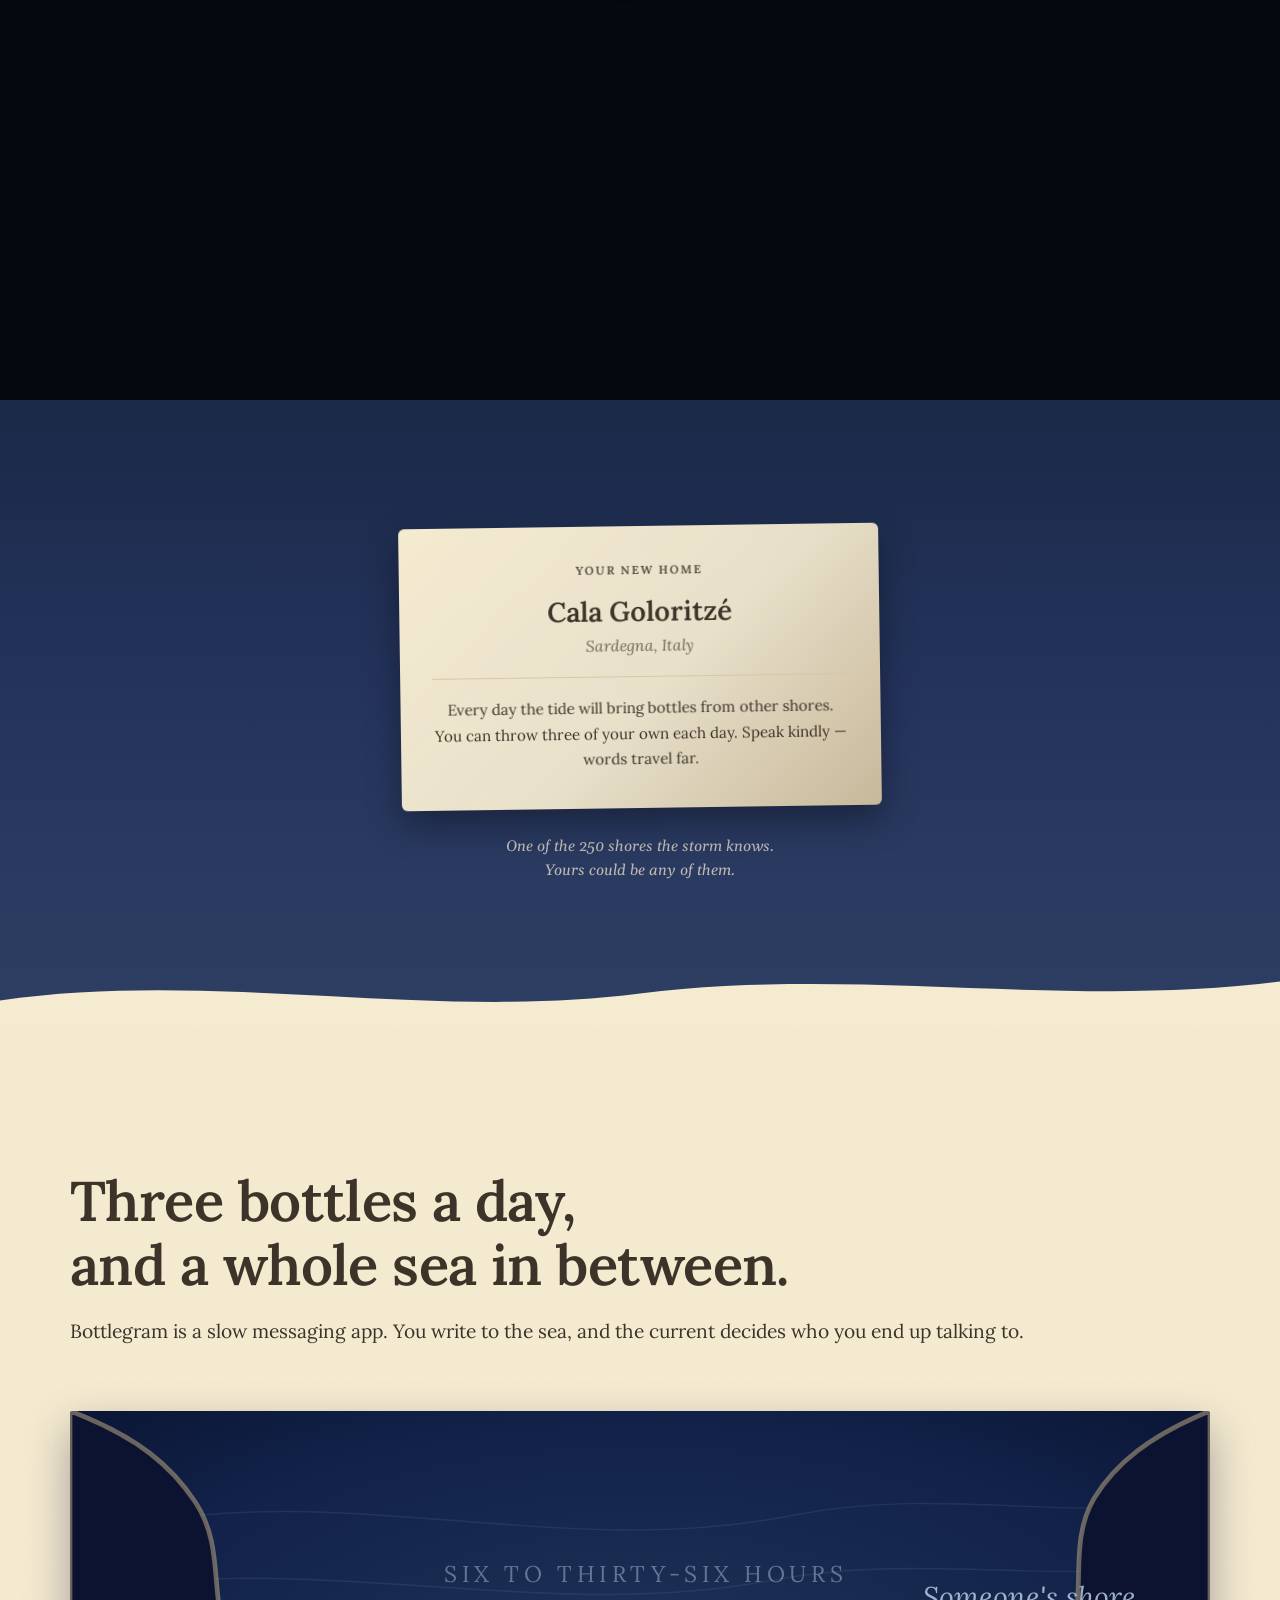
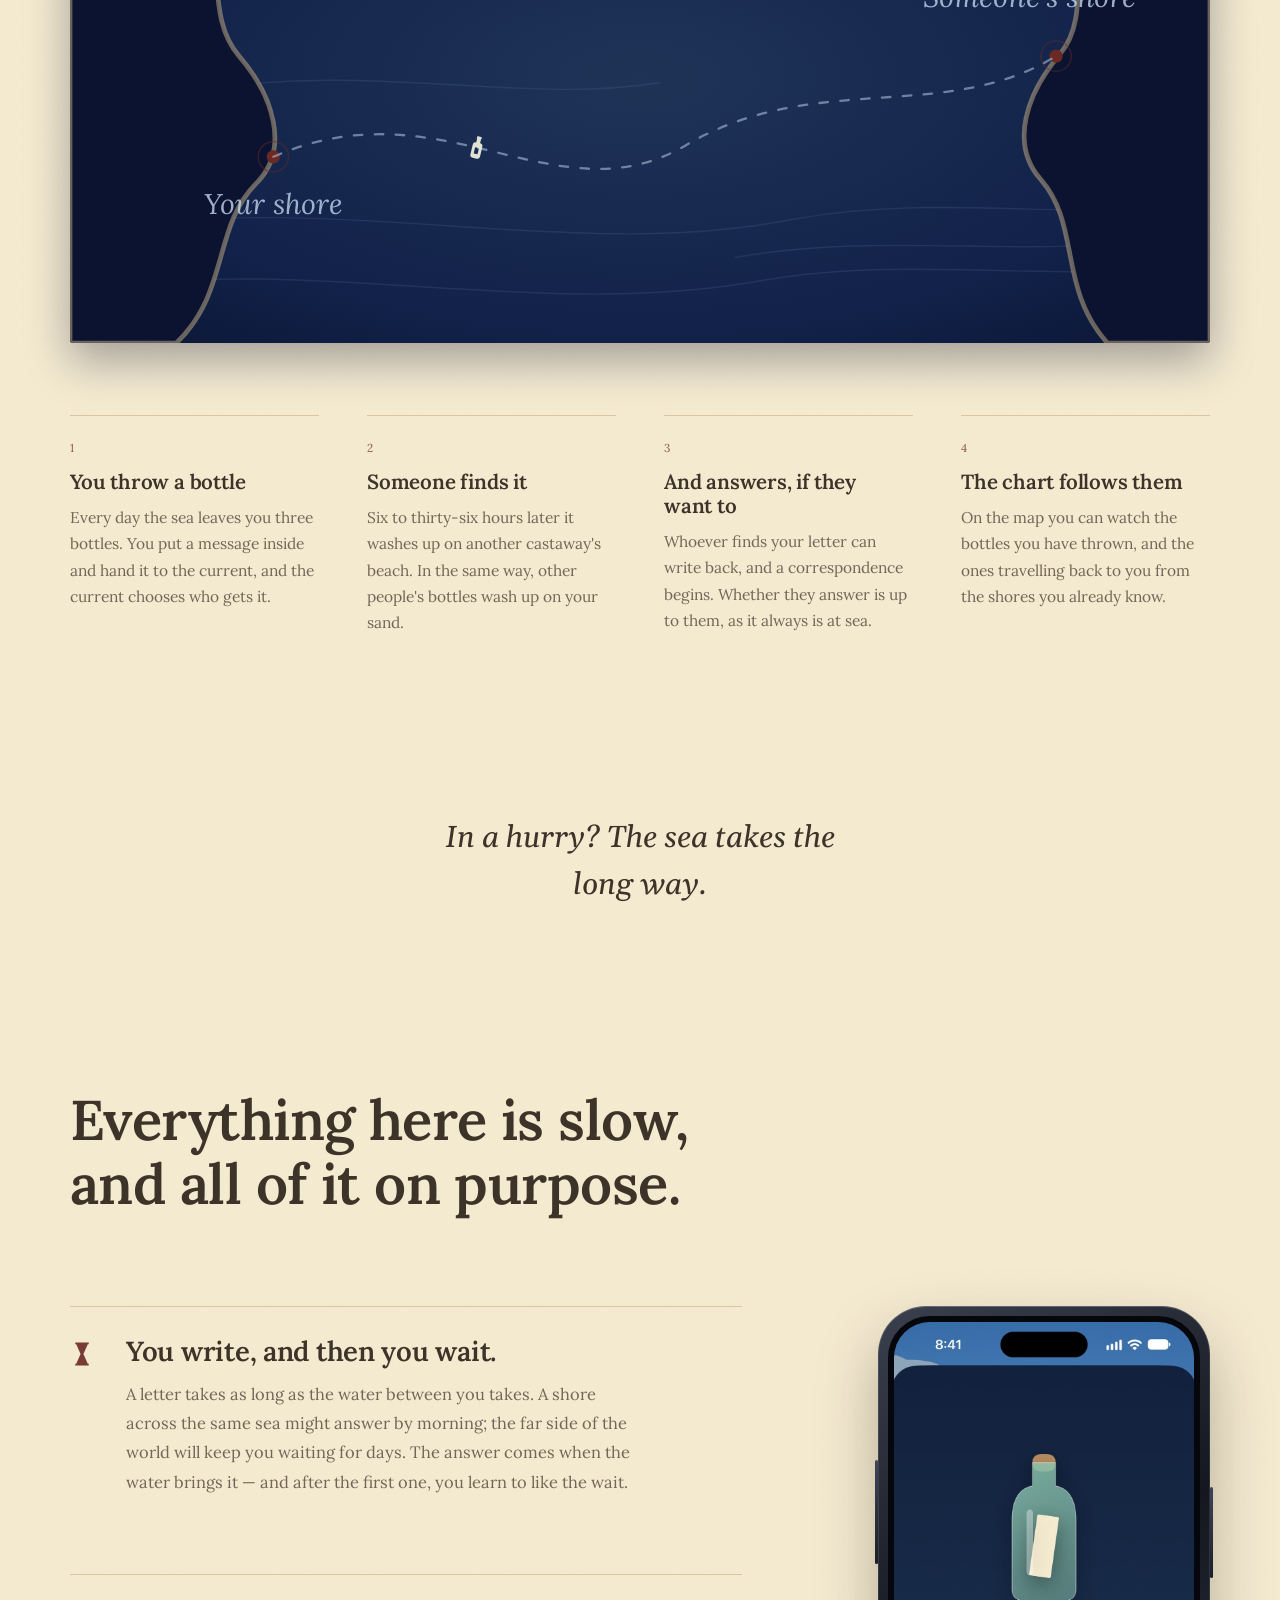
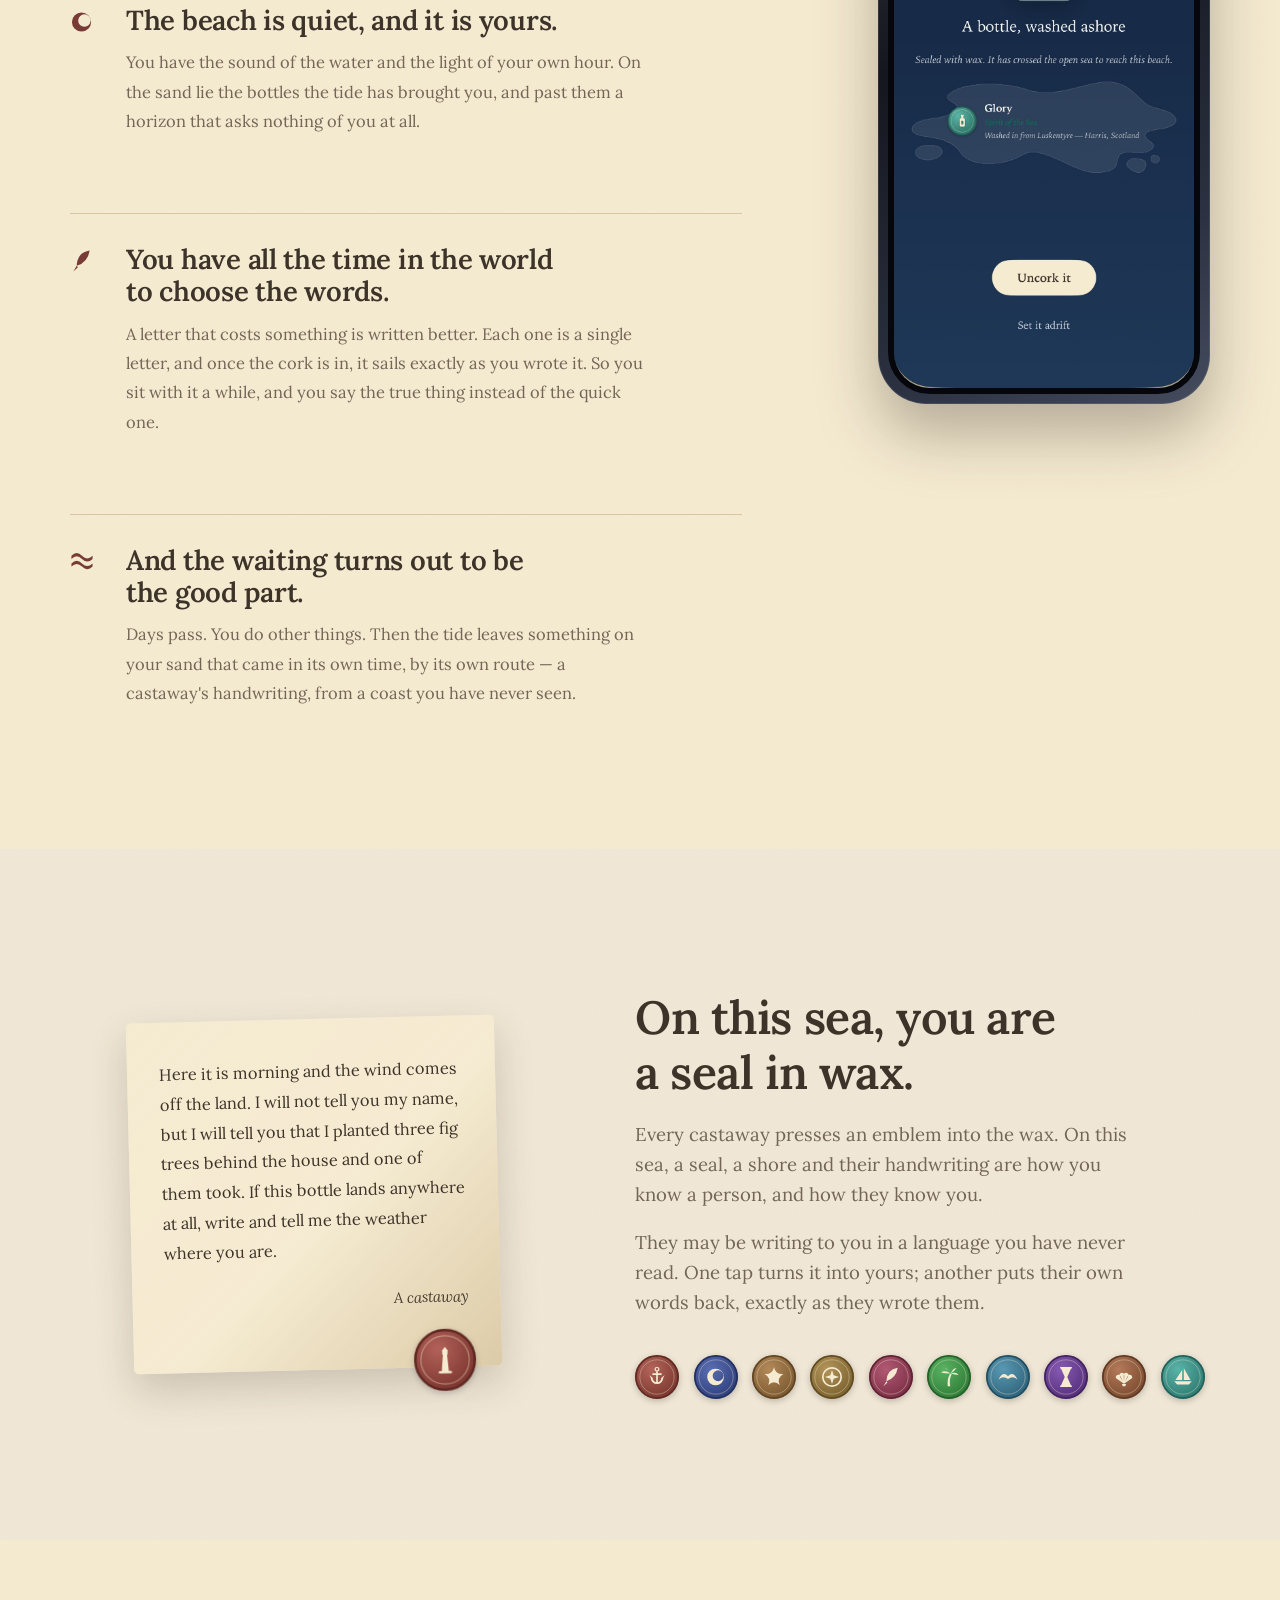
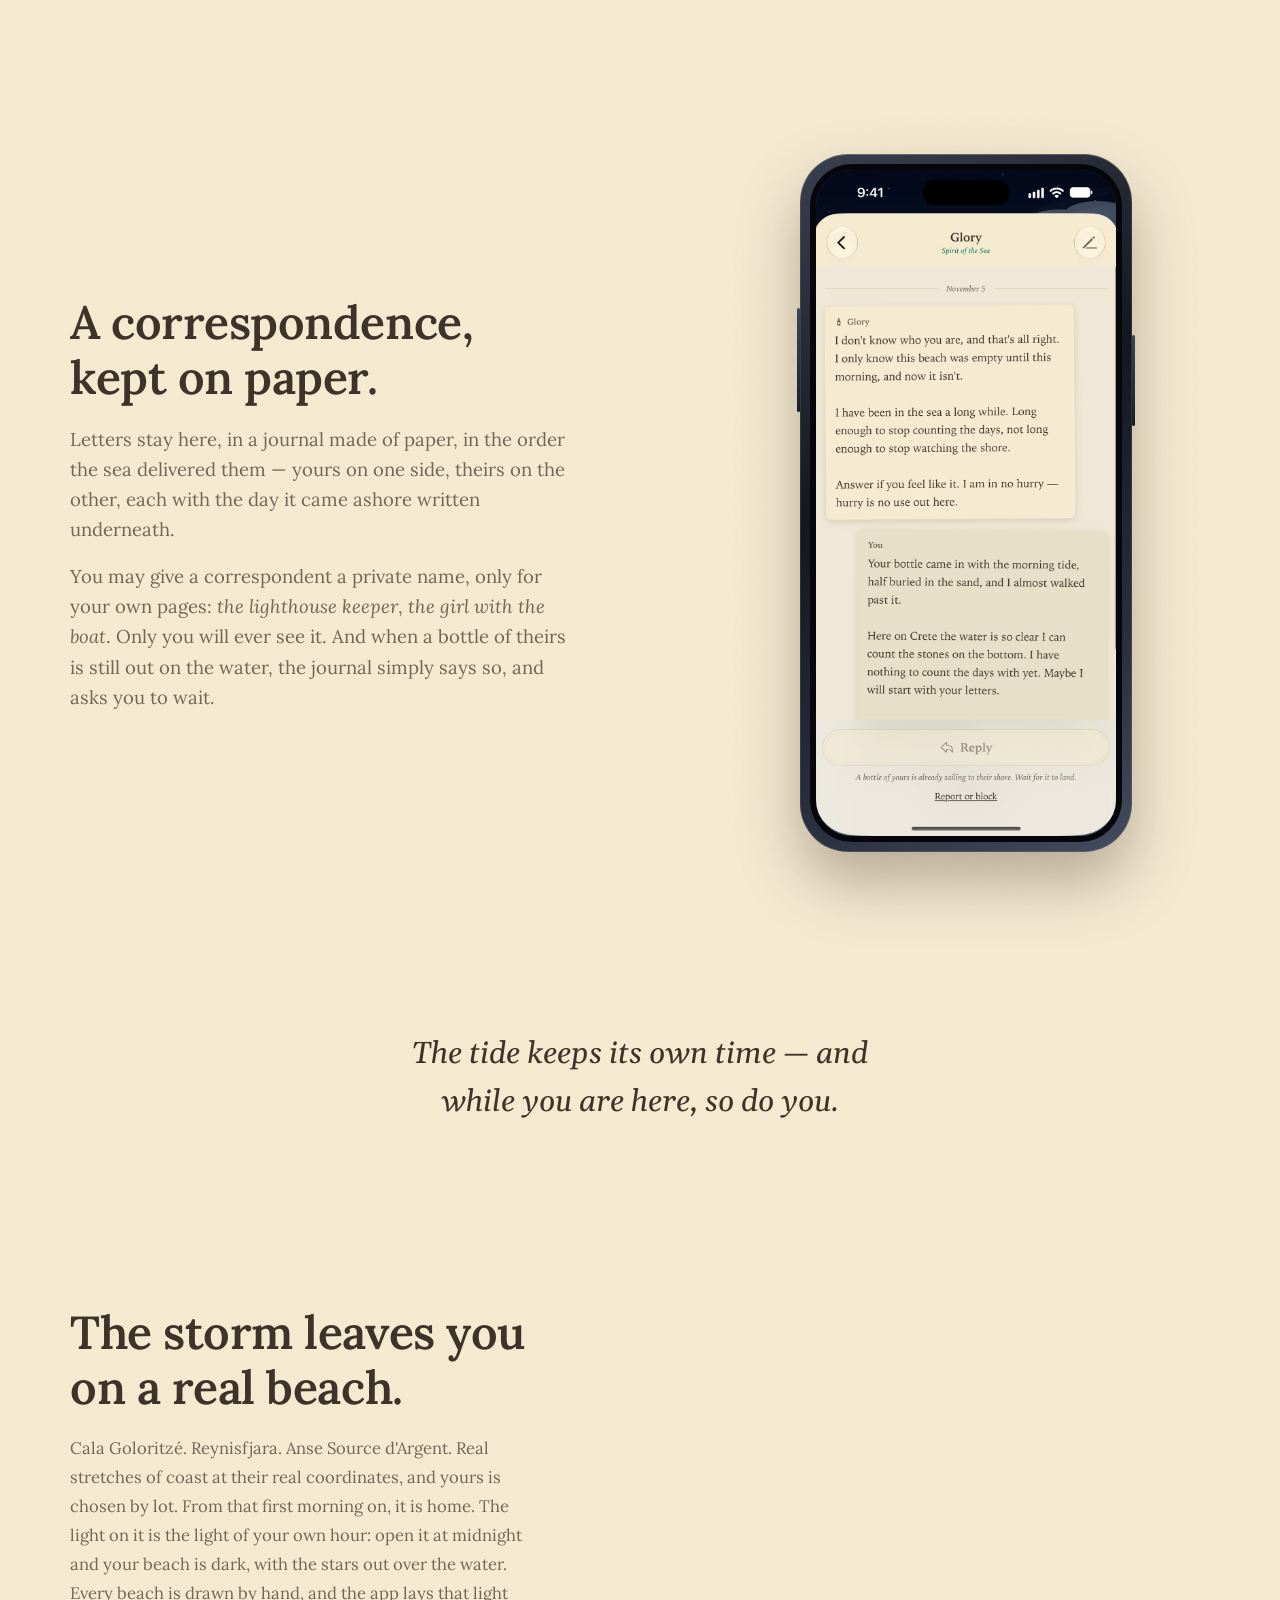
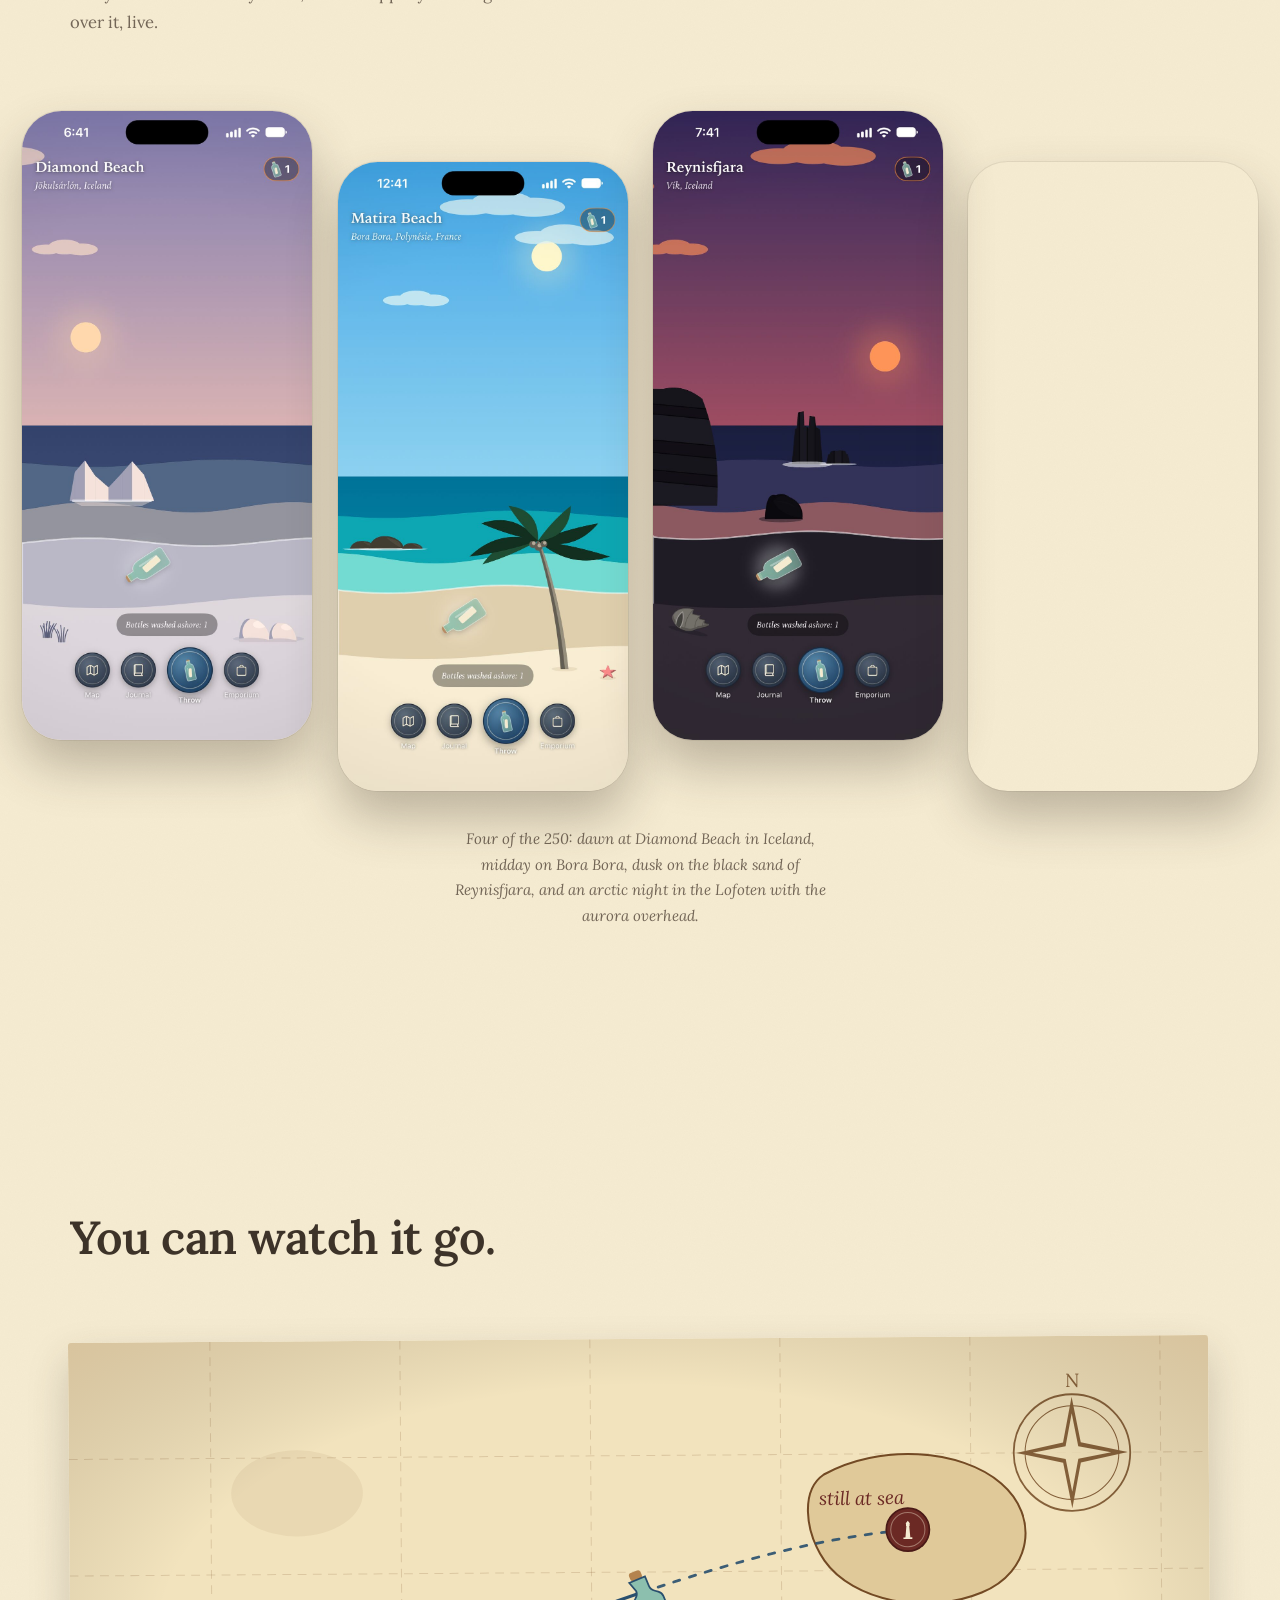
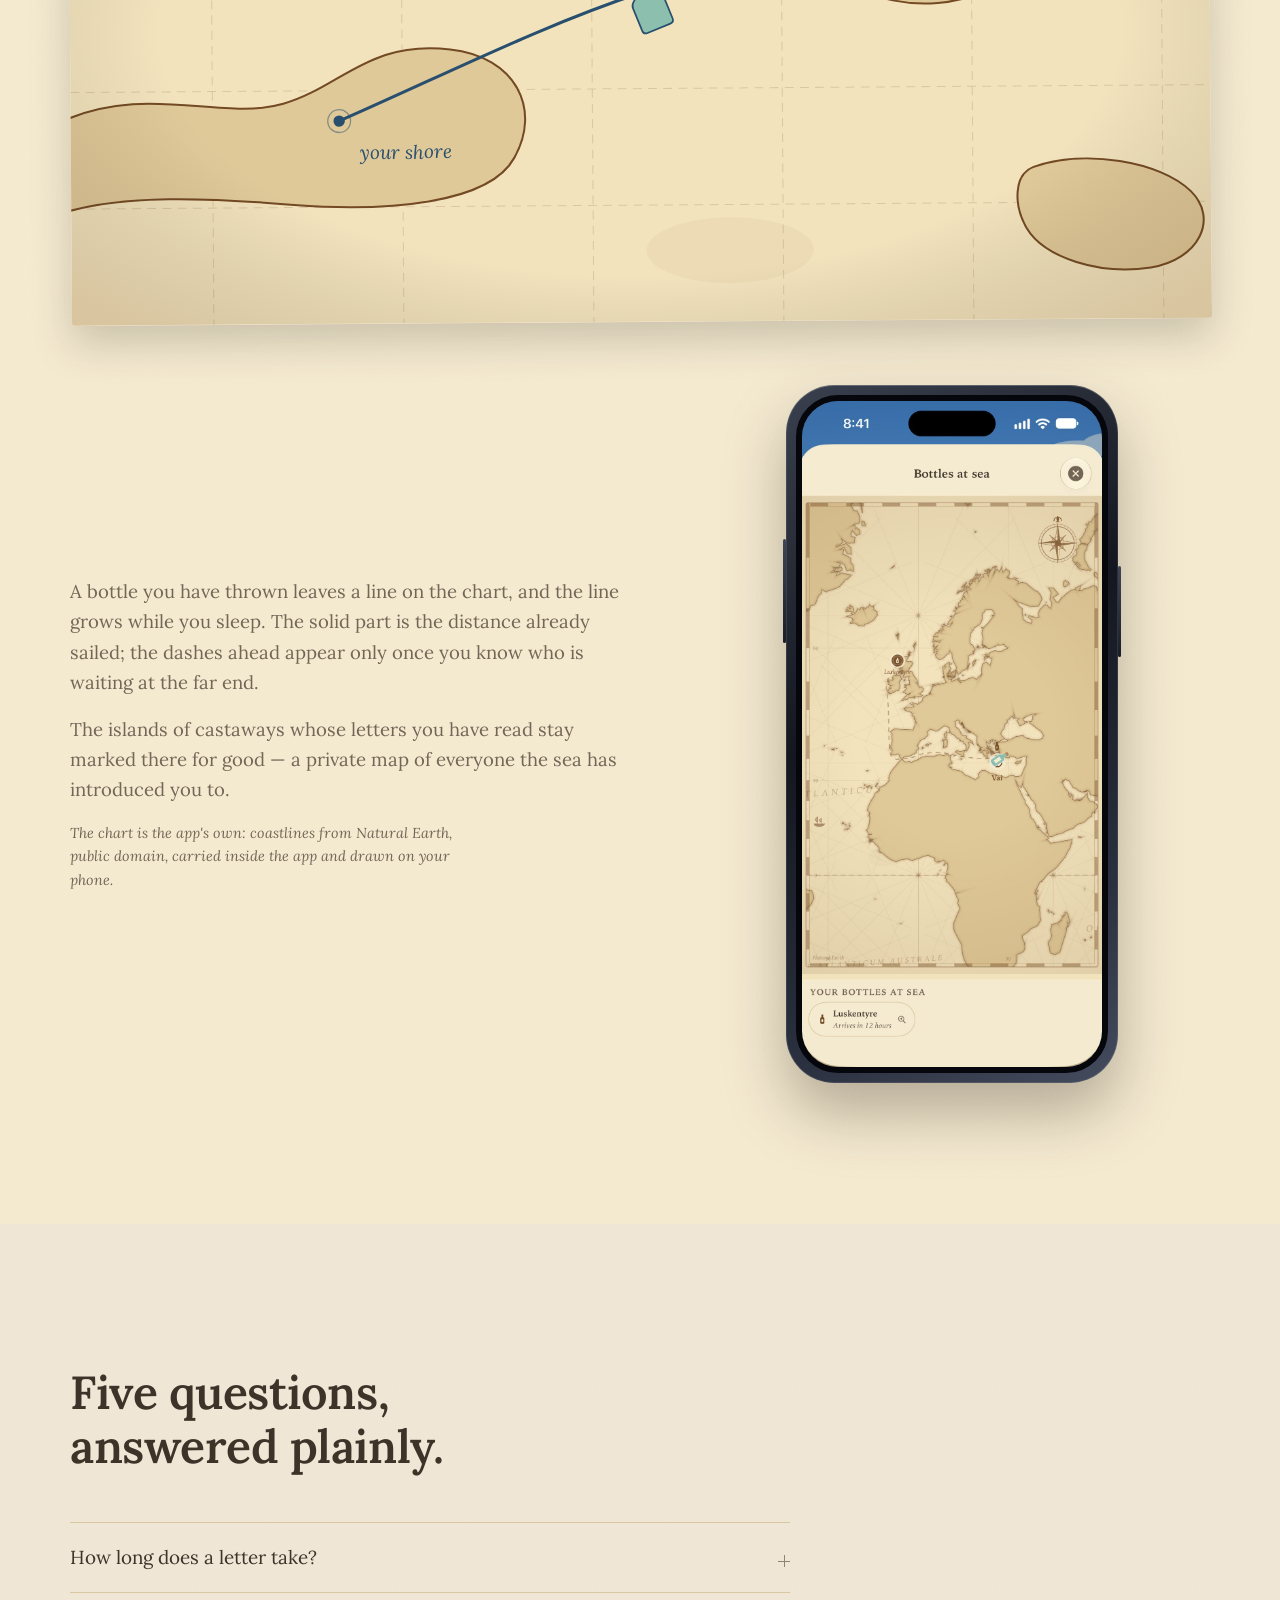
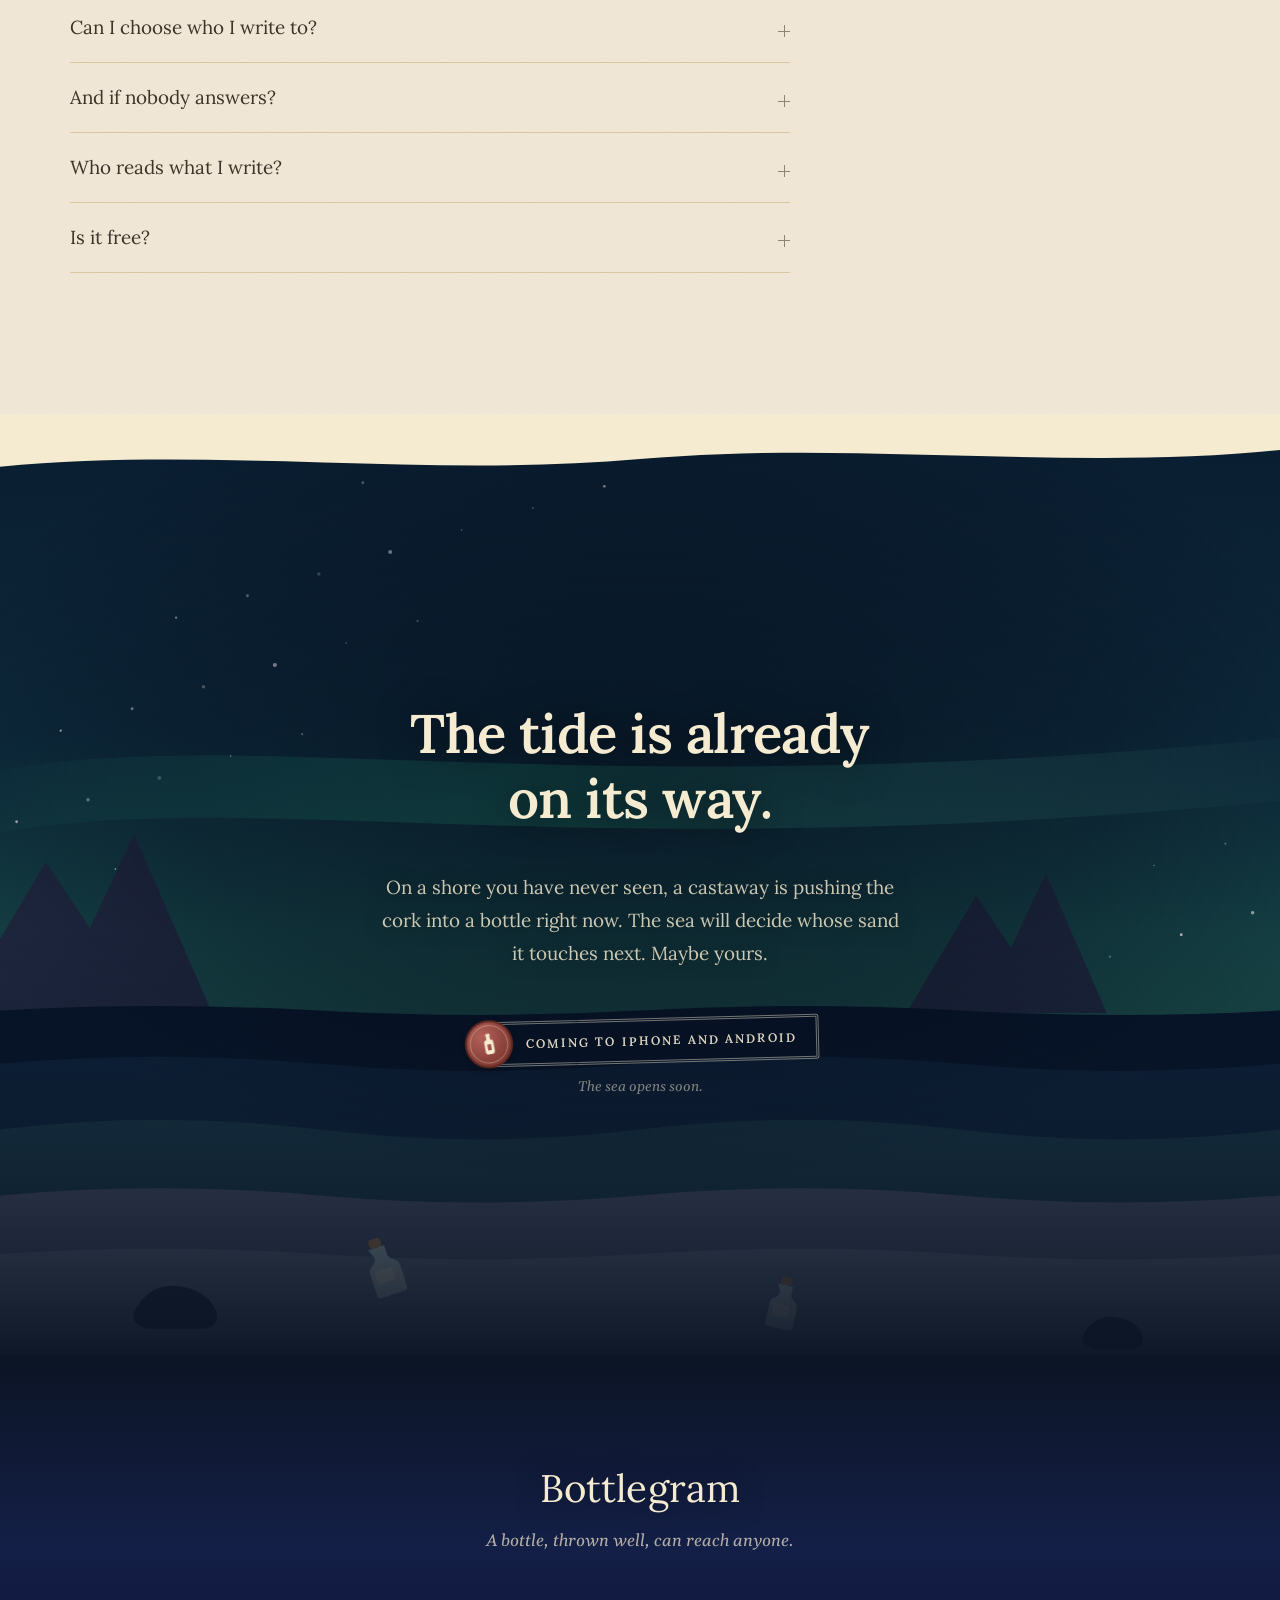
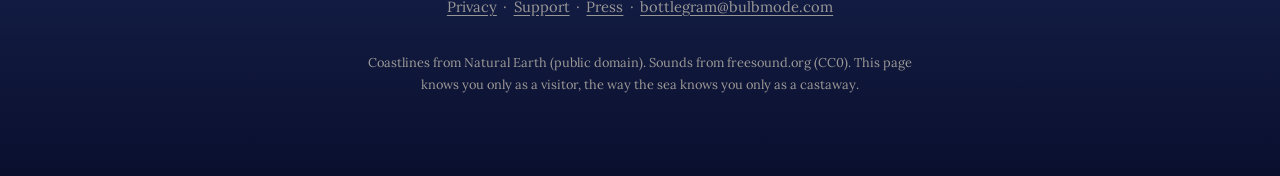
==== commit 74a0ce21: "Le pagine per Google Play: sicurezza dei minori e cancellazione dell'account Per «Contenuti app» su " ====
--- a/index.html
+++ b/index.html
@@ -685,7 +685,7 @@
      sono passati al tu, ma chi aveva `lingue.js` in cache continuava a leggere
      il Lei — Francesco l'ha visto coi suoi occhi la notte stessa. A ogni
      cambio di frasi si alza il numero, e la cache vecchia muore lì. -->
-<script src="lingue.js?v=12"></script>
-<script src="lingua.js?v=12"></script>
+<script src="lingue.js?v=13"></script>
+<script src="lingua.js?v=13"></script>
 </body>
 </html>
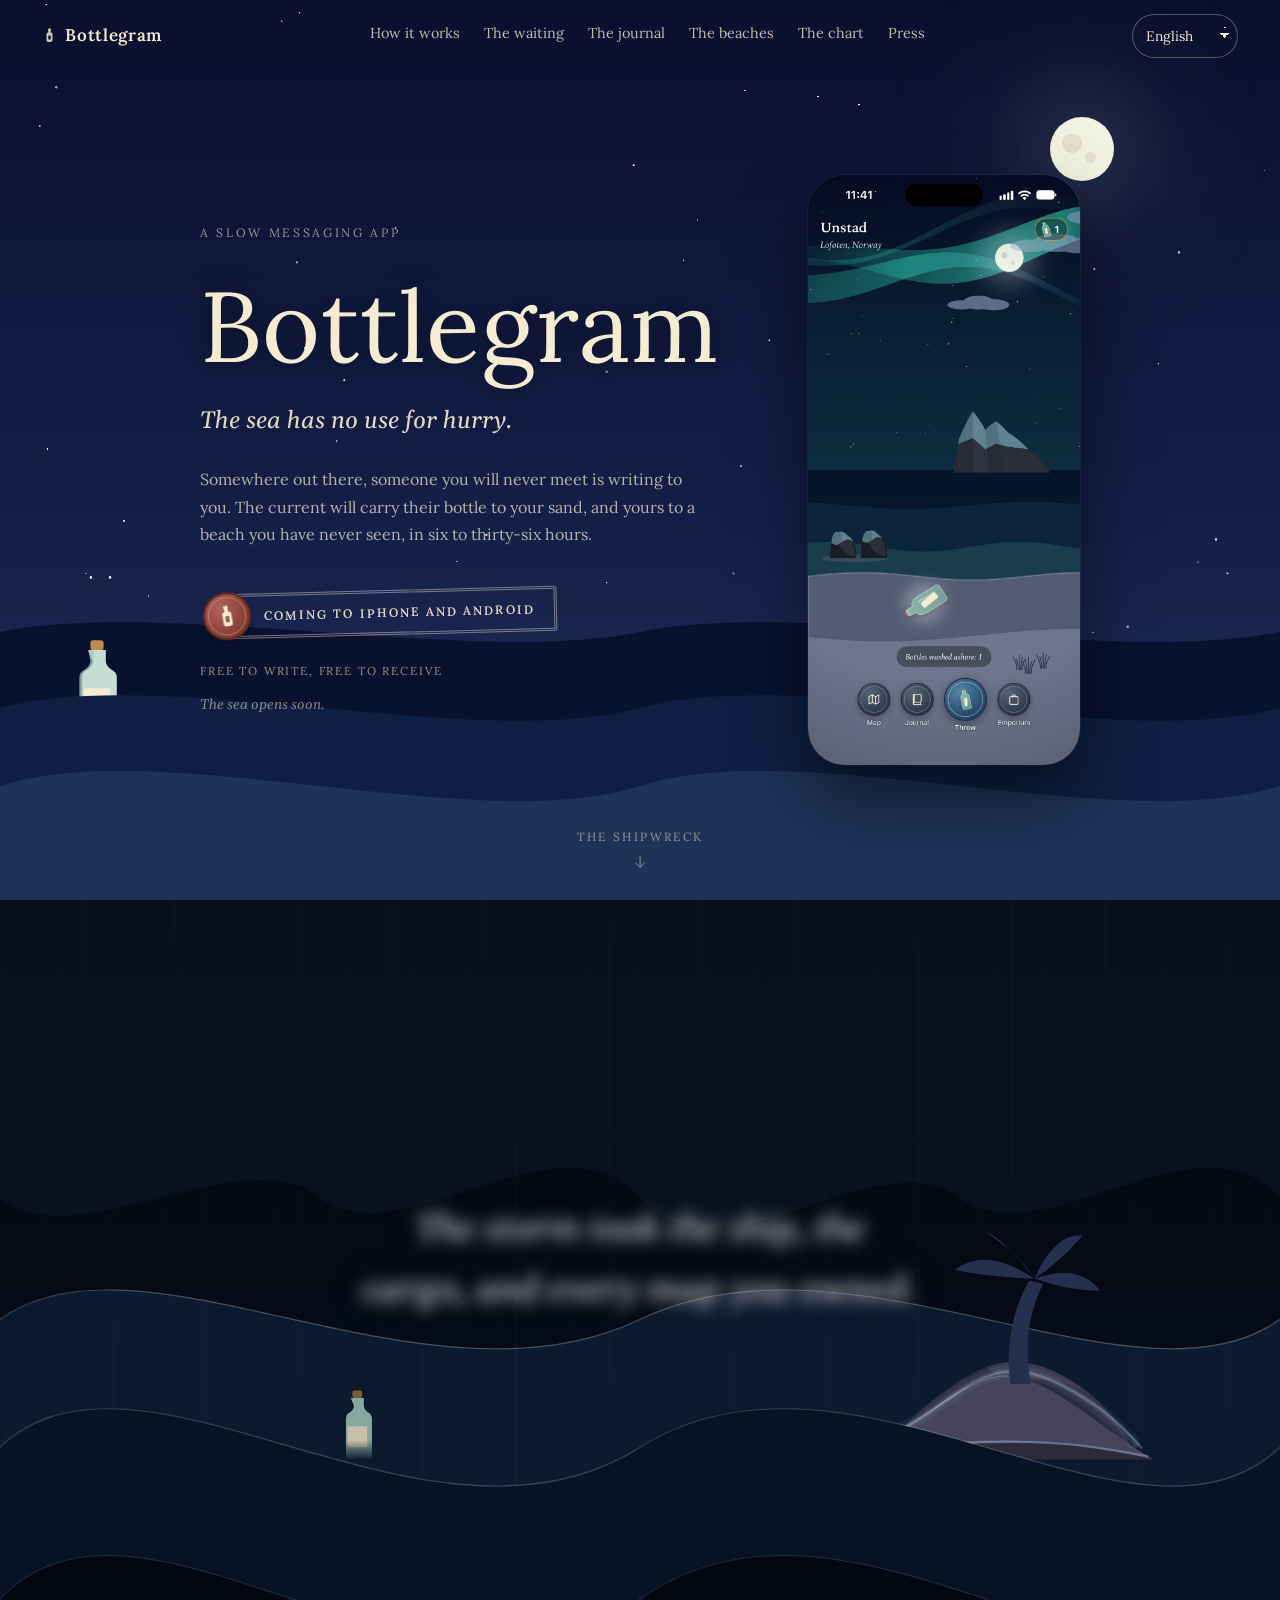
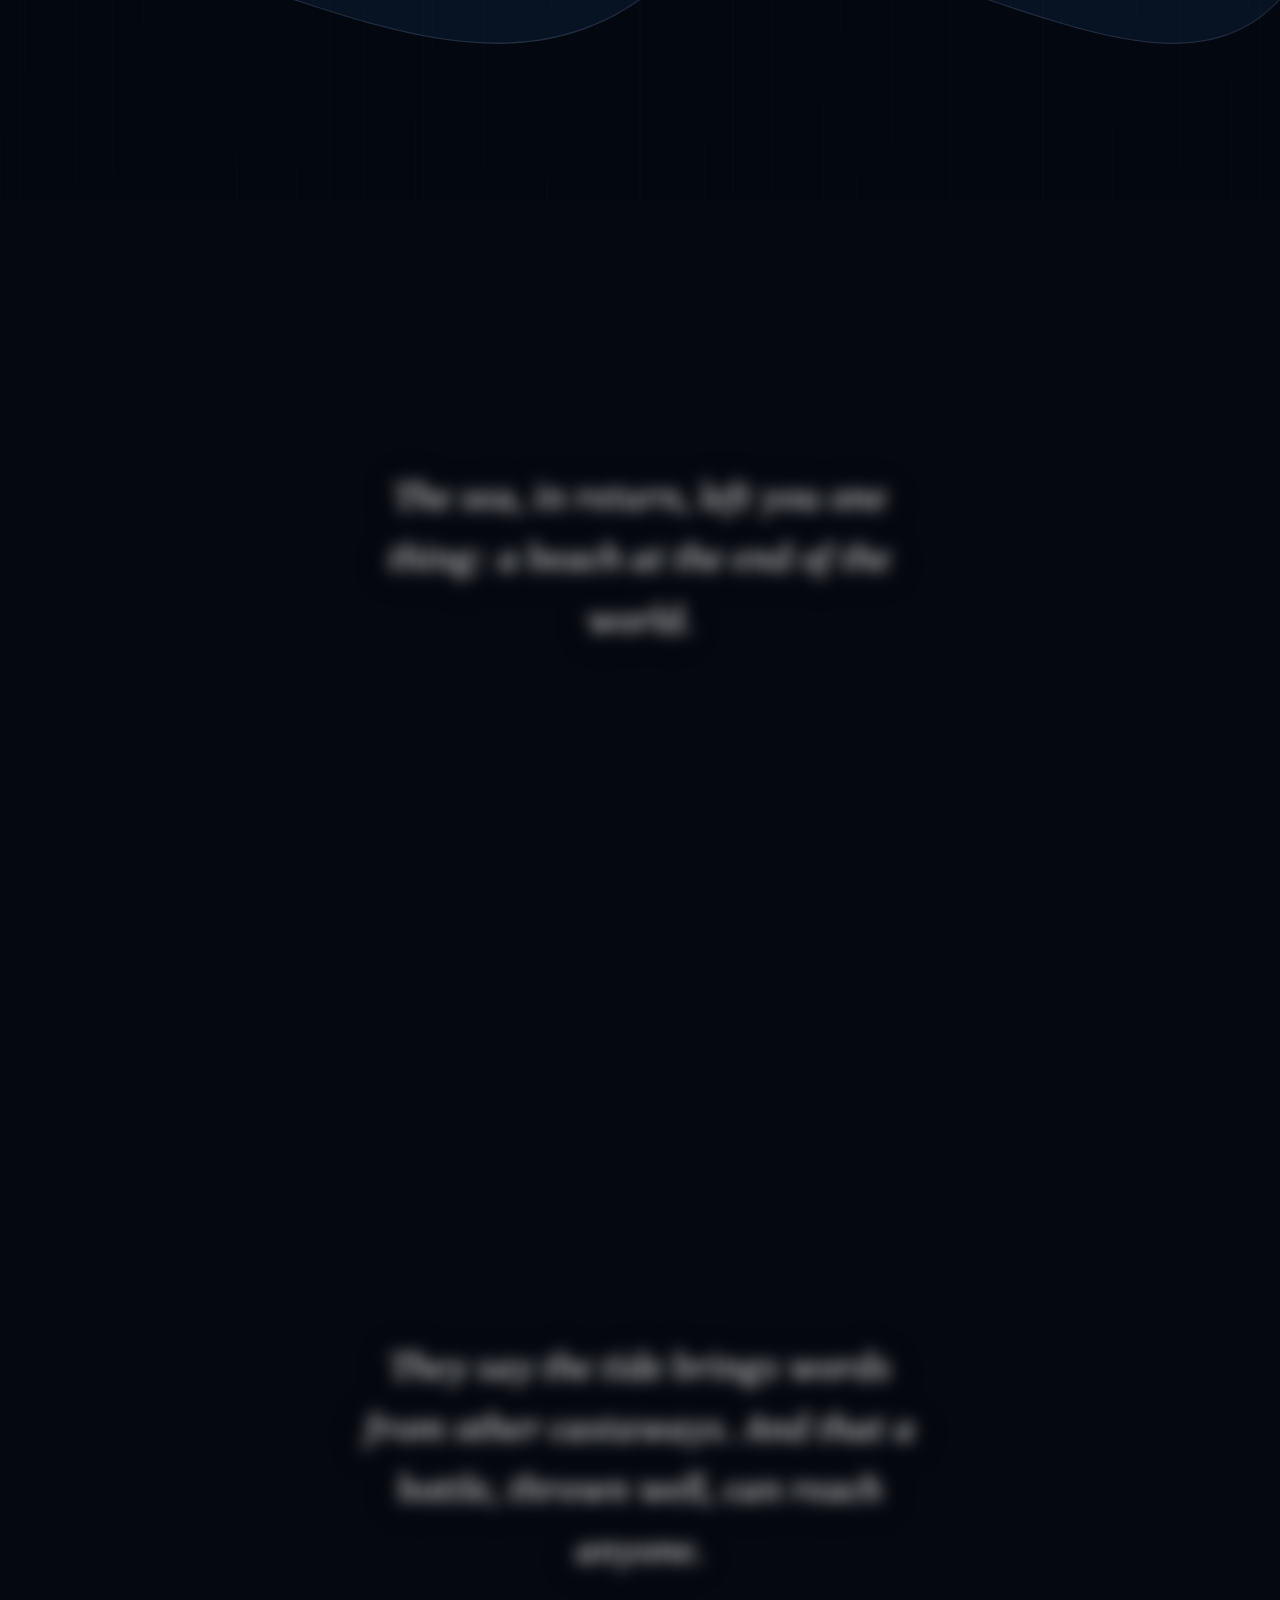
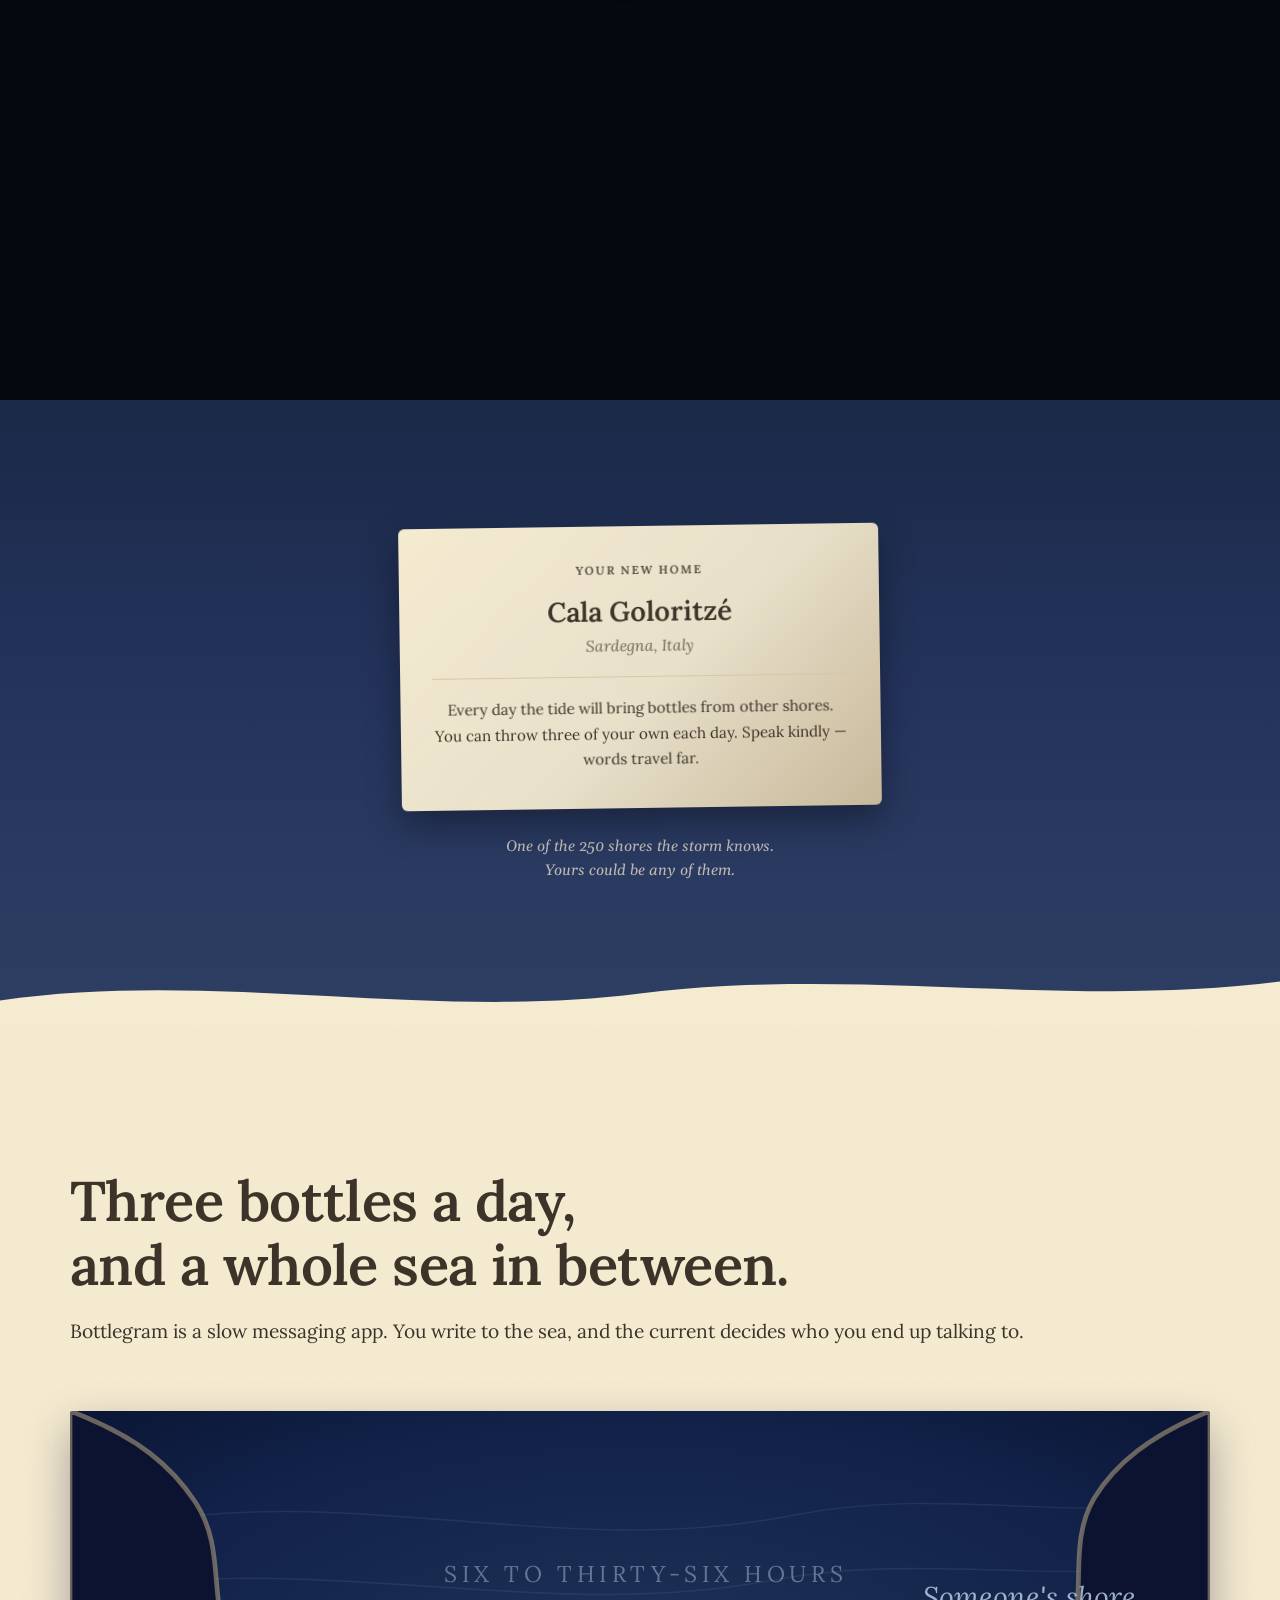
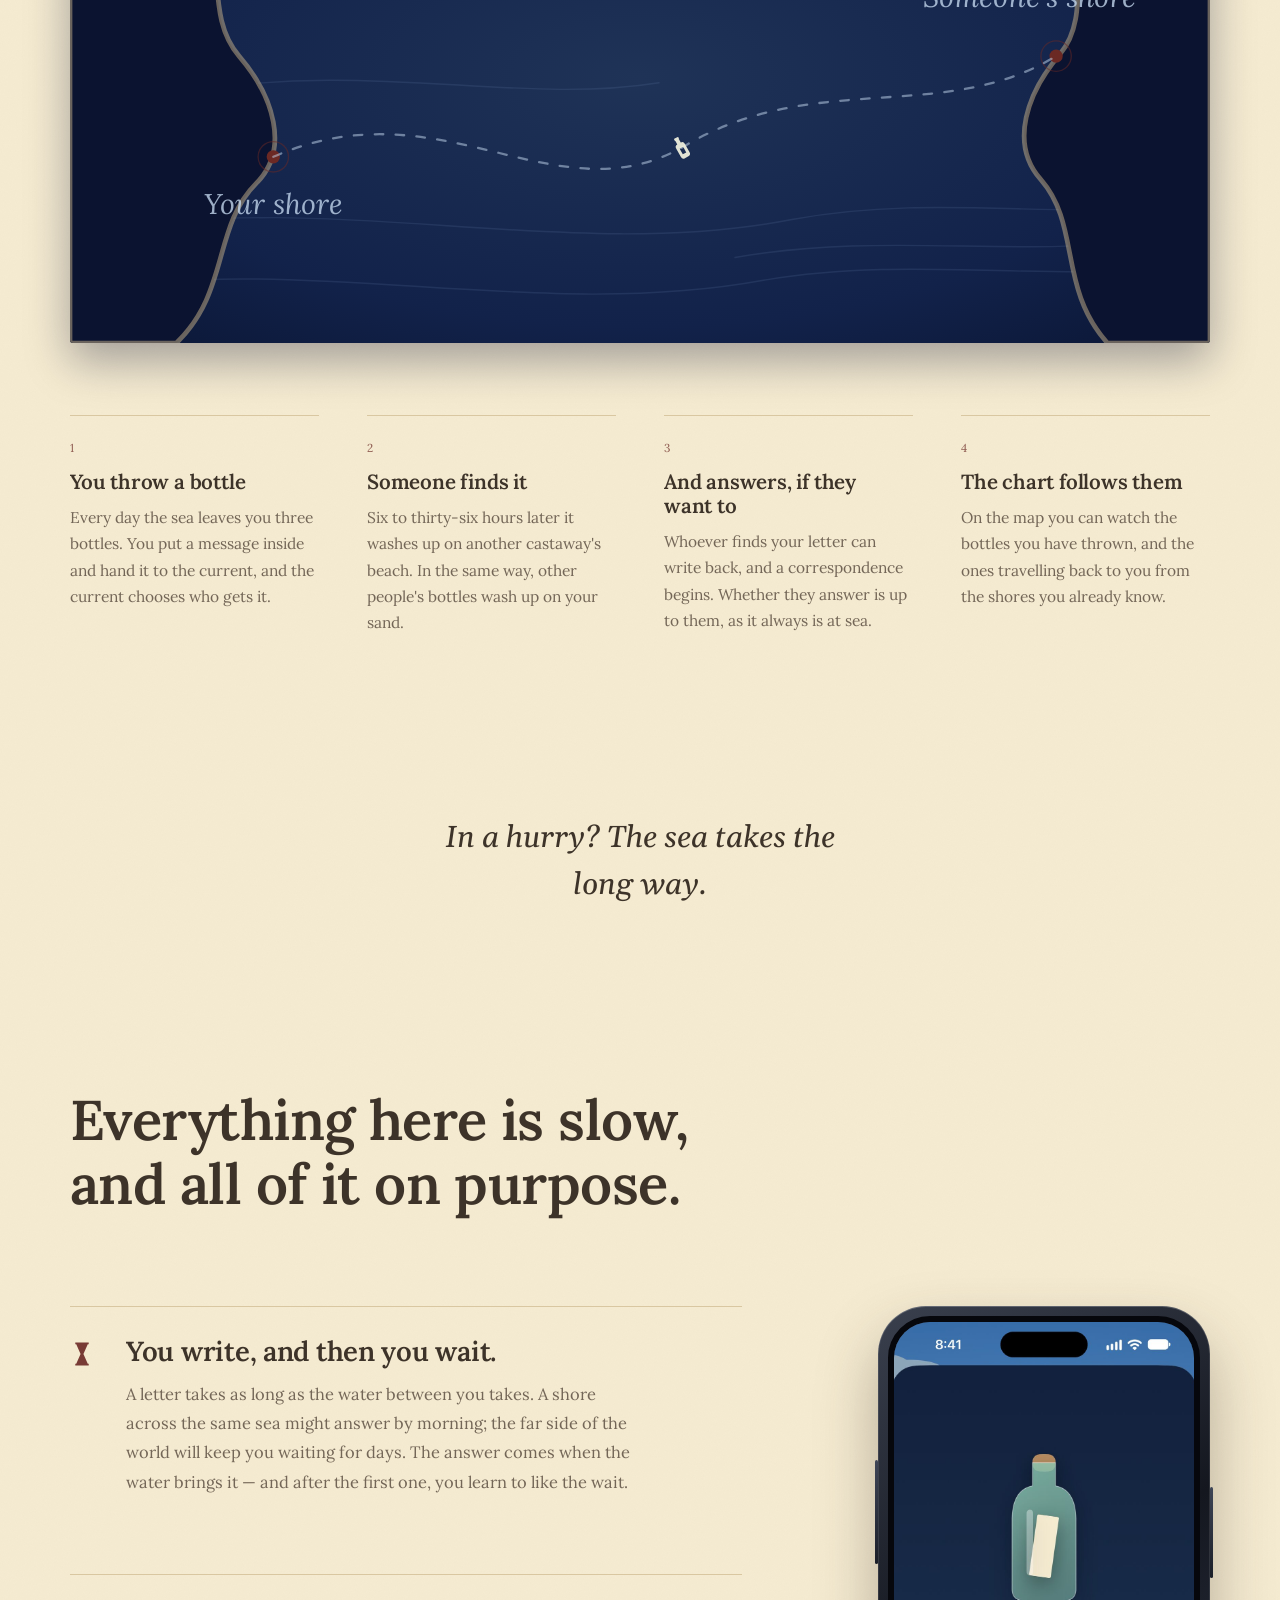
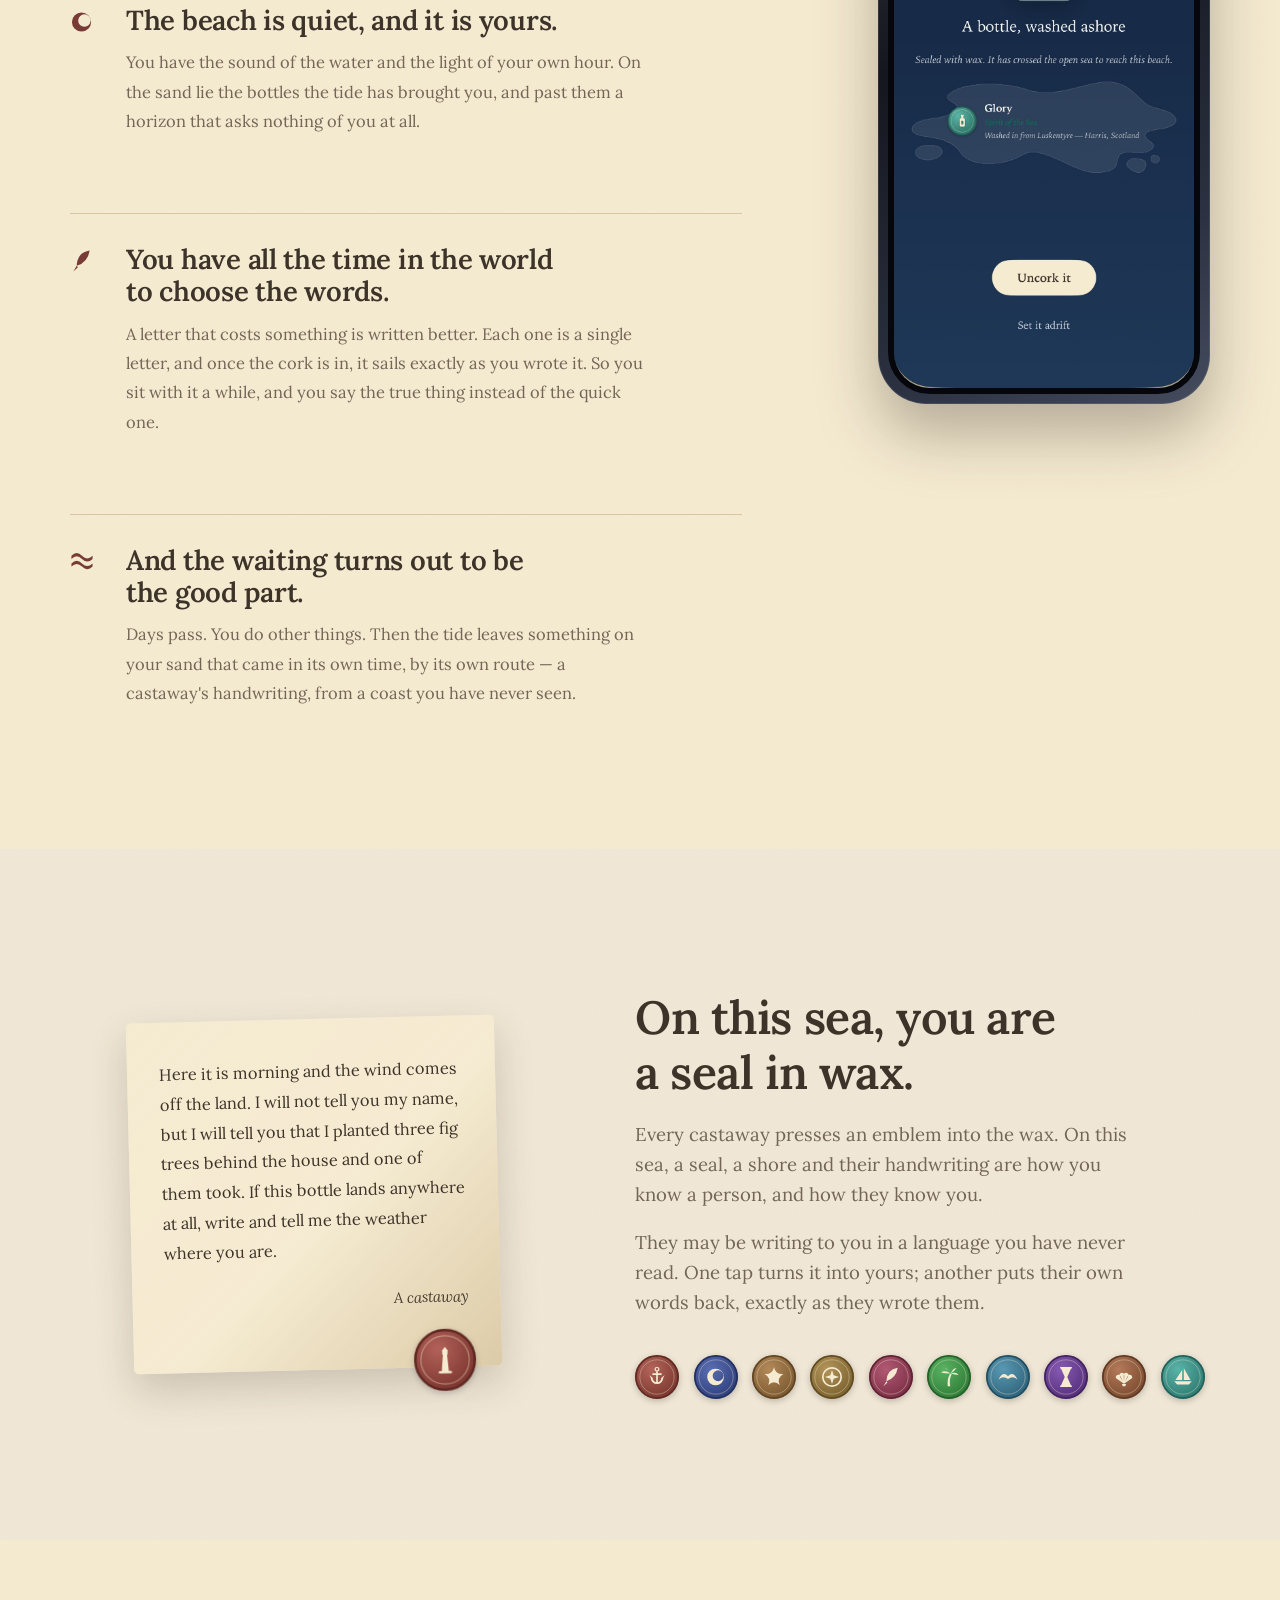
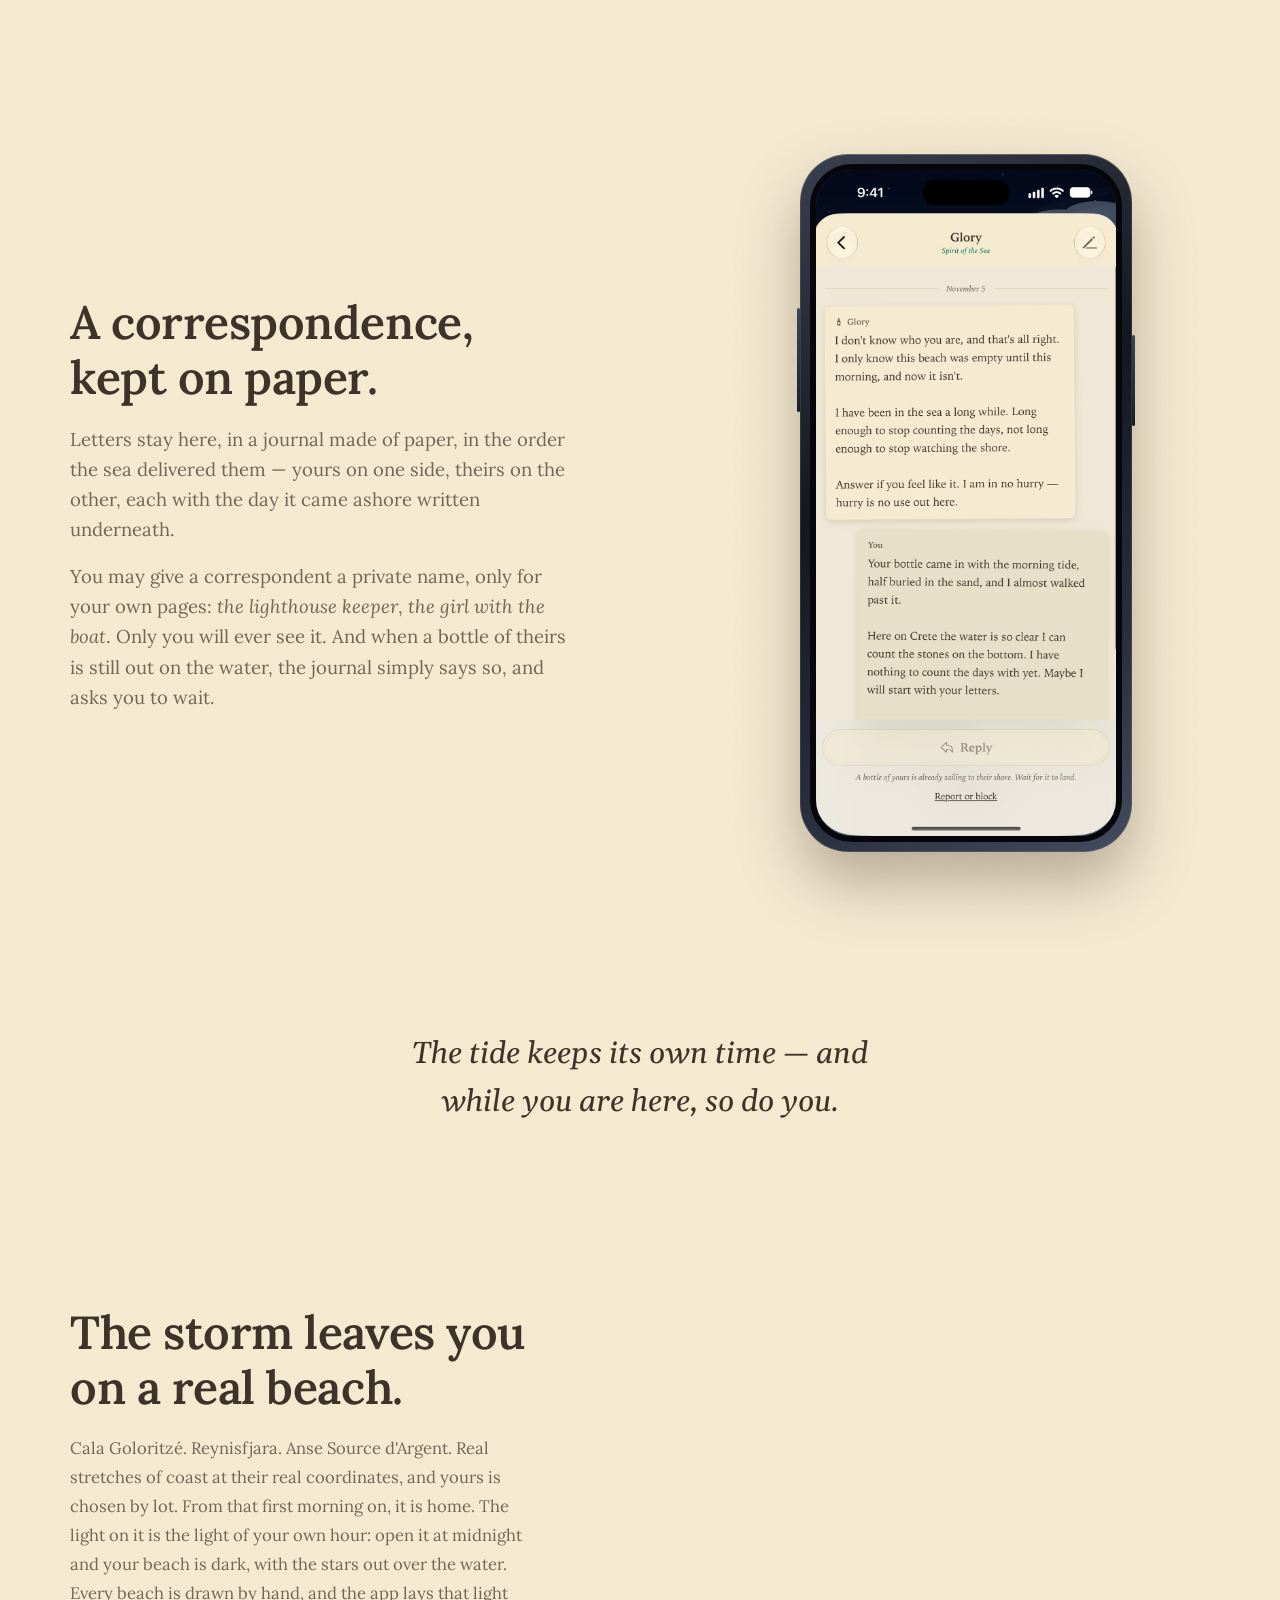
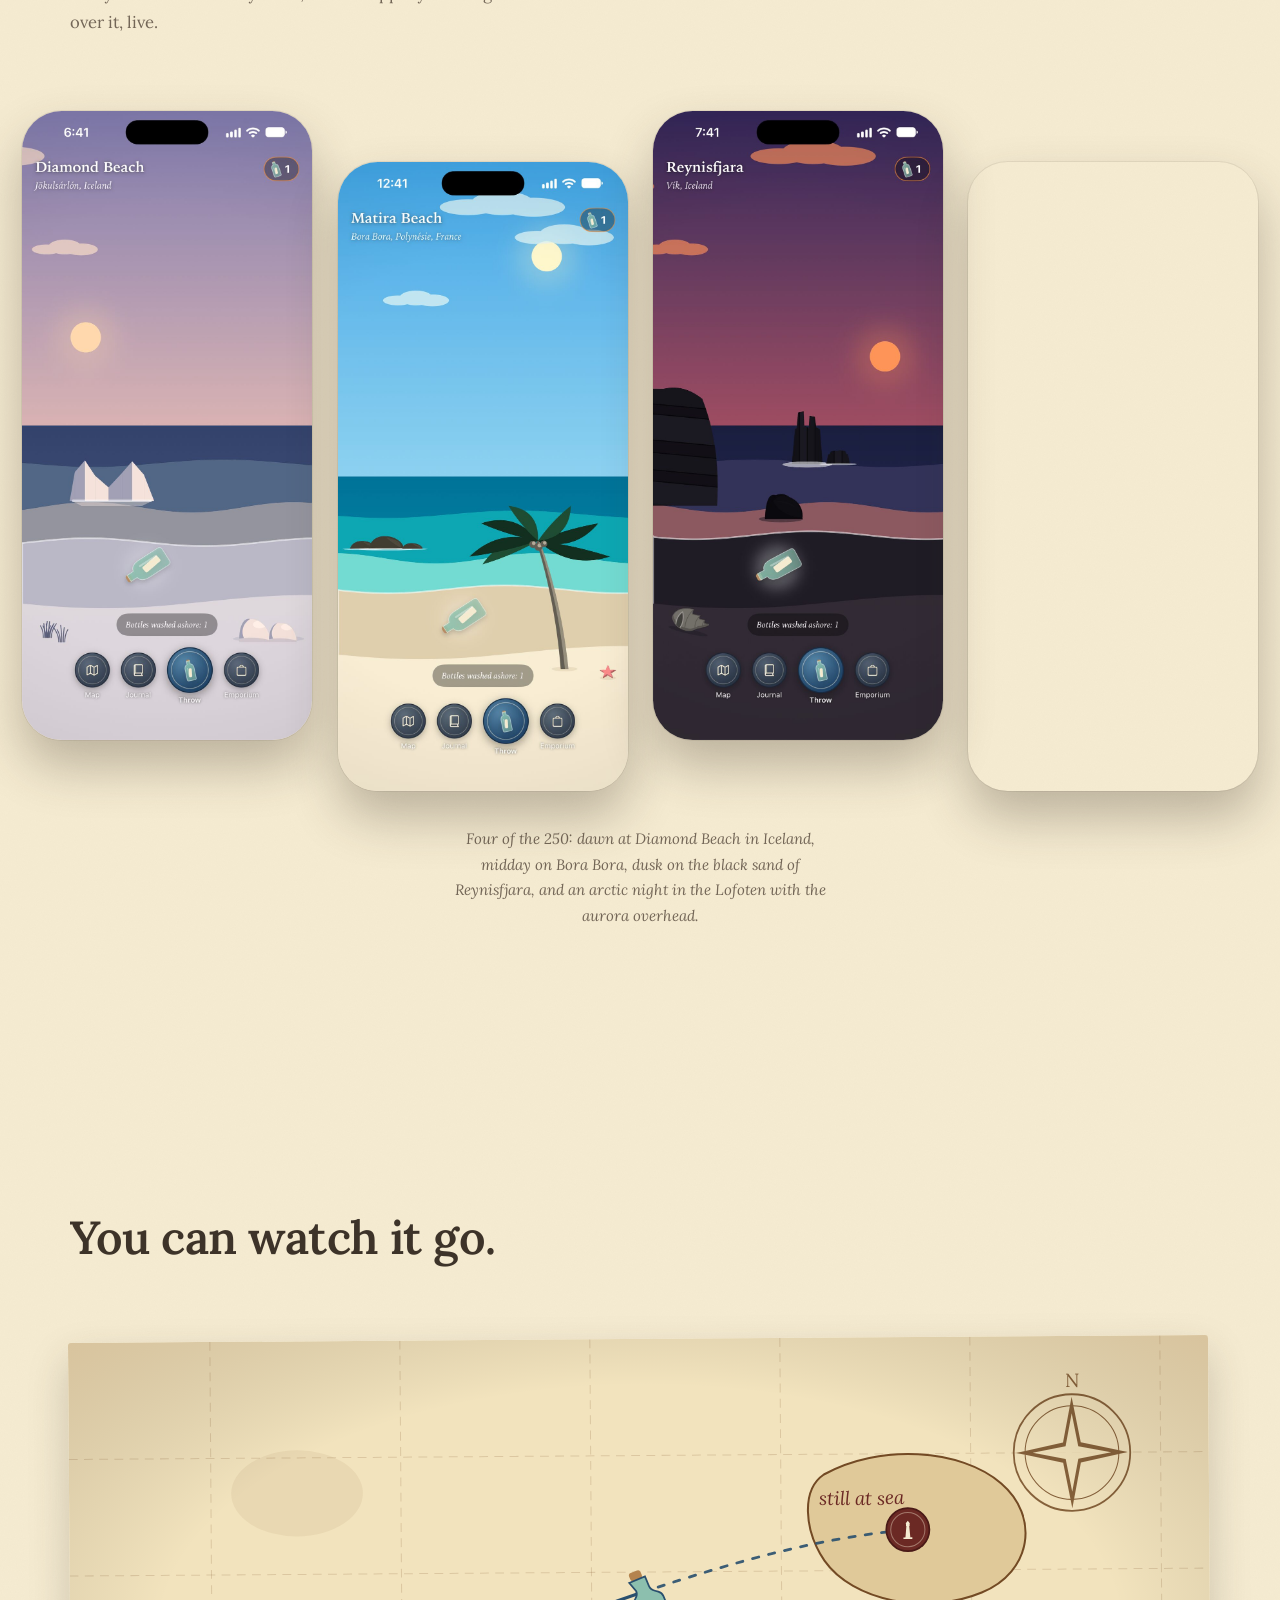
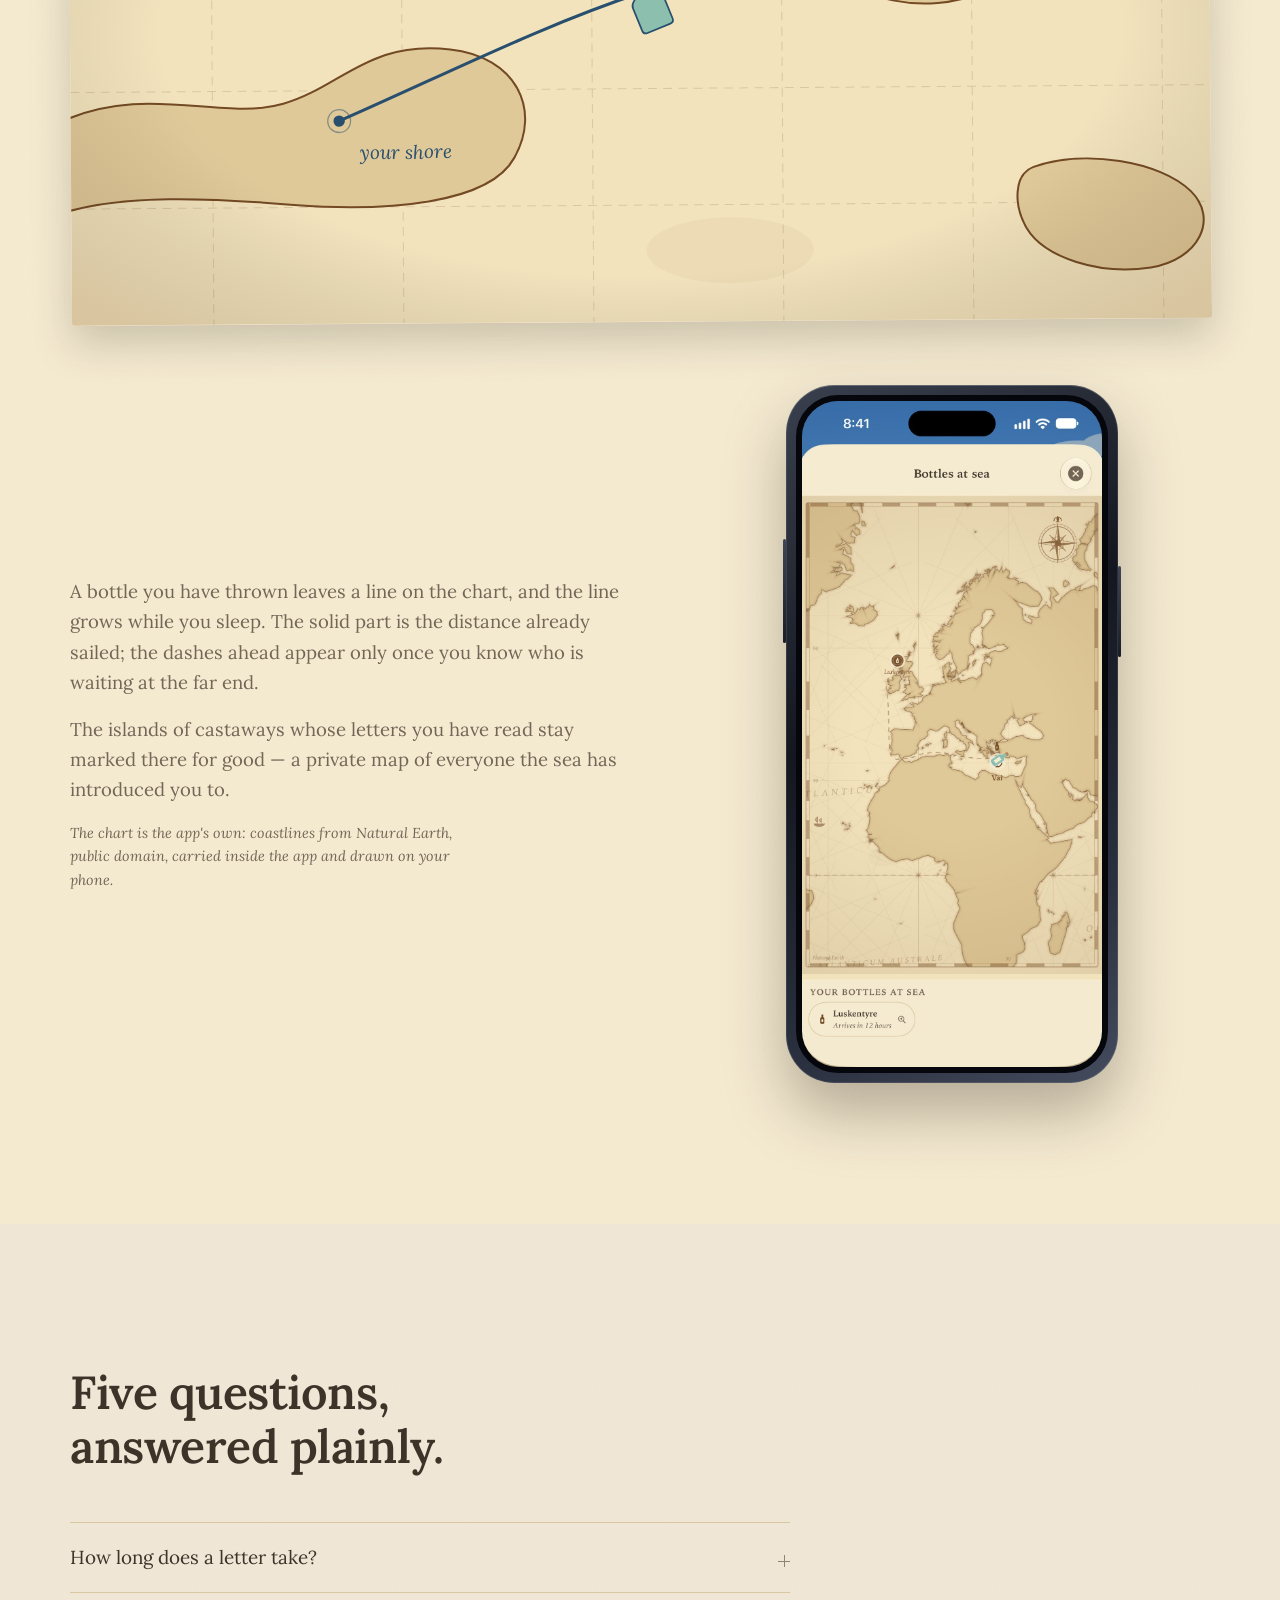
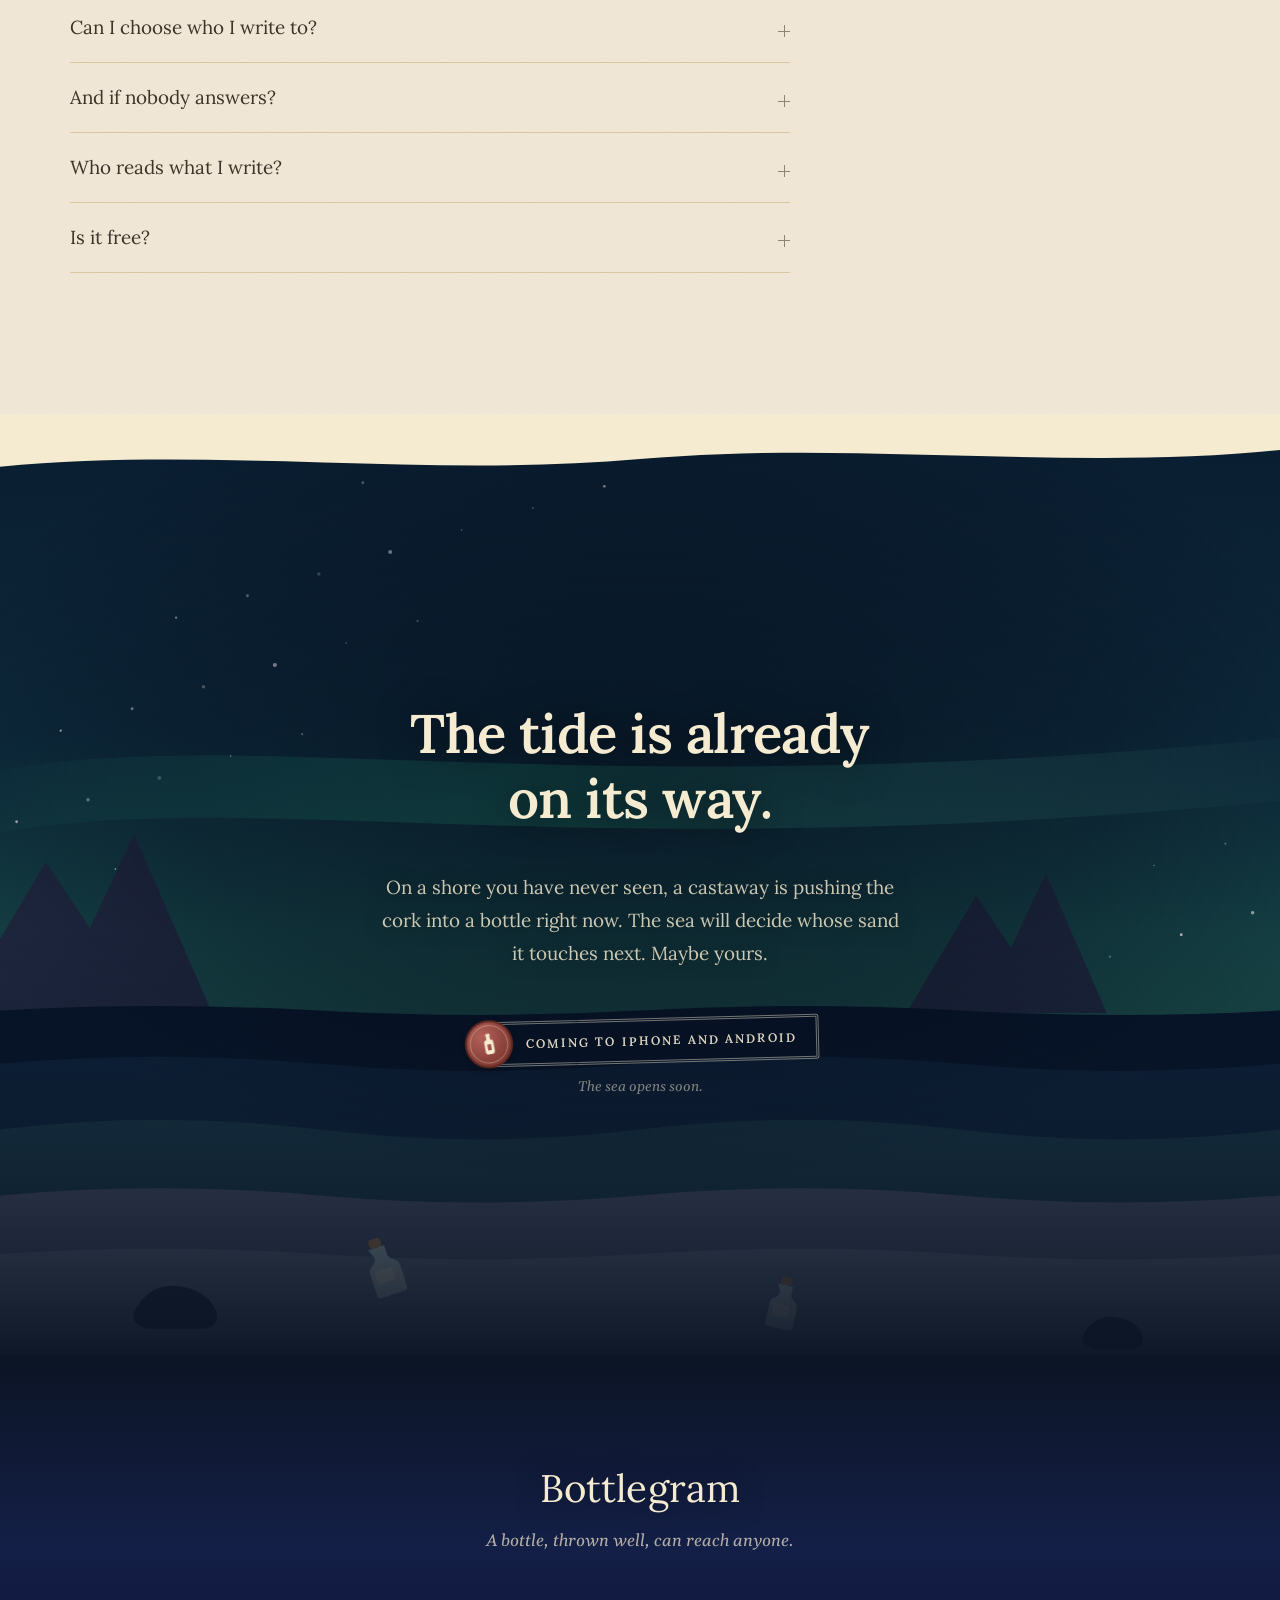
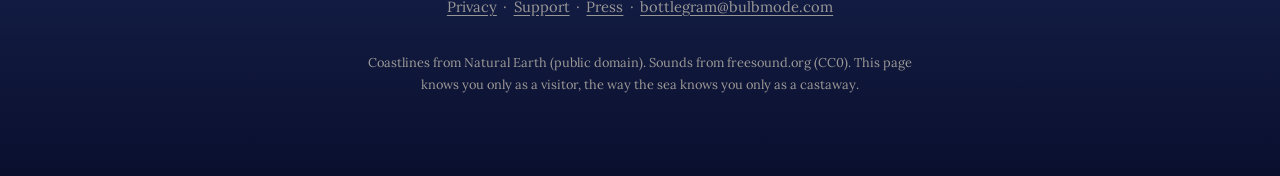
==== commit 5a793956: "La cancellazione promette il termine del GDPR, gli acquisti anche Google - delete-account: «We delet" ====
--- a/index.html
+++ b/index.html
@@ -685,7 +685,7 @@
      sono passati al tu, ma chi aveva `lingue.js` in cache continuava a leggere
      il Lei — Francesco l'ha visto coi suoi occhi la notte stessa. A ogni
      cambio di frasi si alza il numero, e la cache vecchia muore lì. -->
-<script src="lingue.js?v=13"></script>
-<script src="lingua.js?v=13"></script>
+<script src="lingue.js?v=14"></script>
+<script src="lingua.js?v=14"></script>
 </body>
 </html>
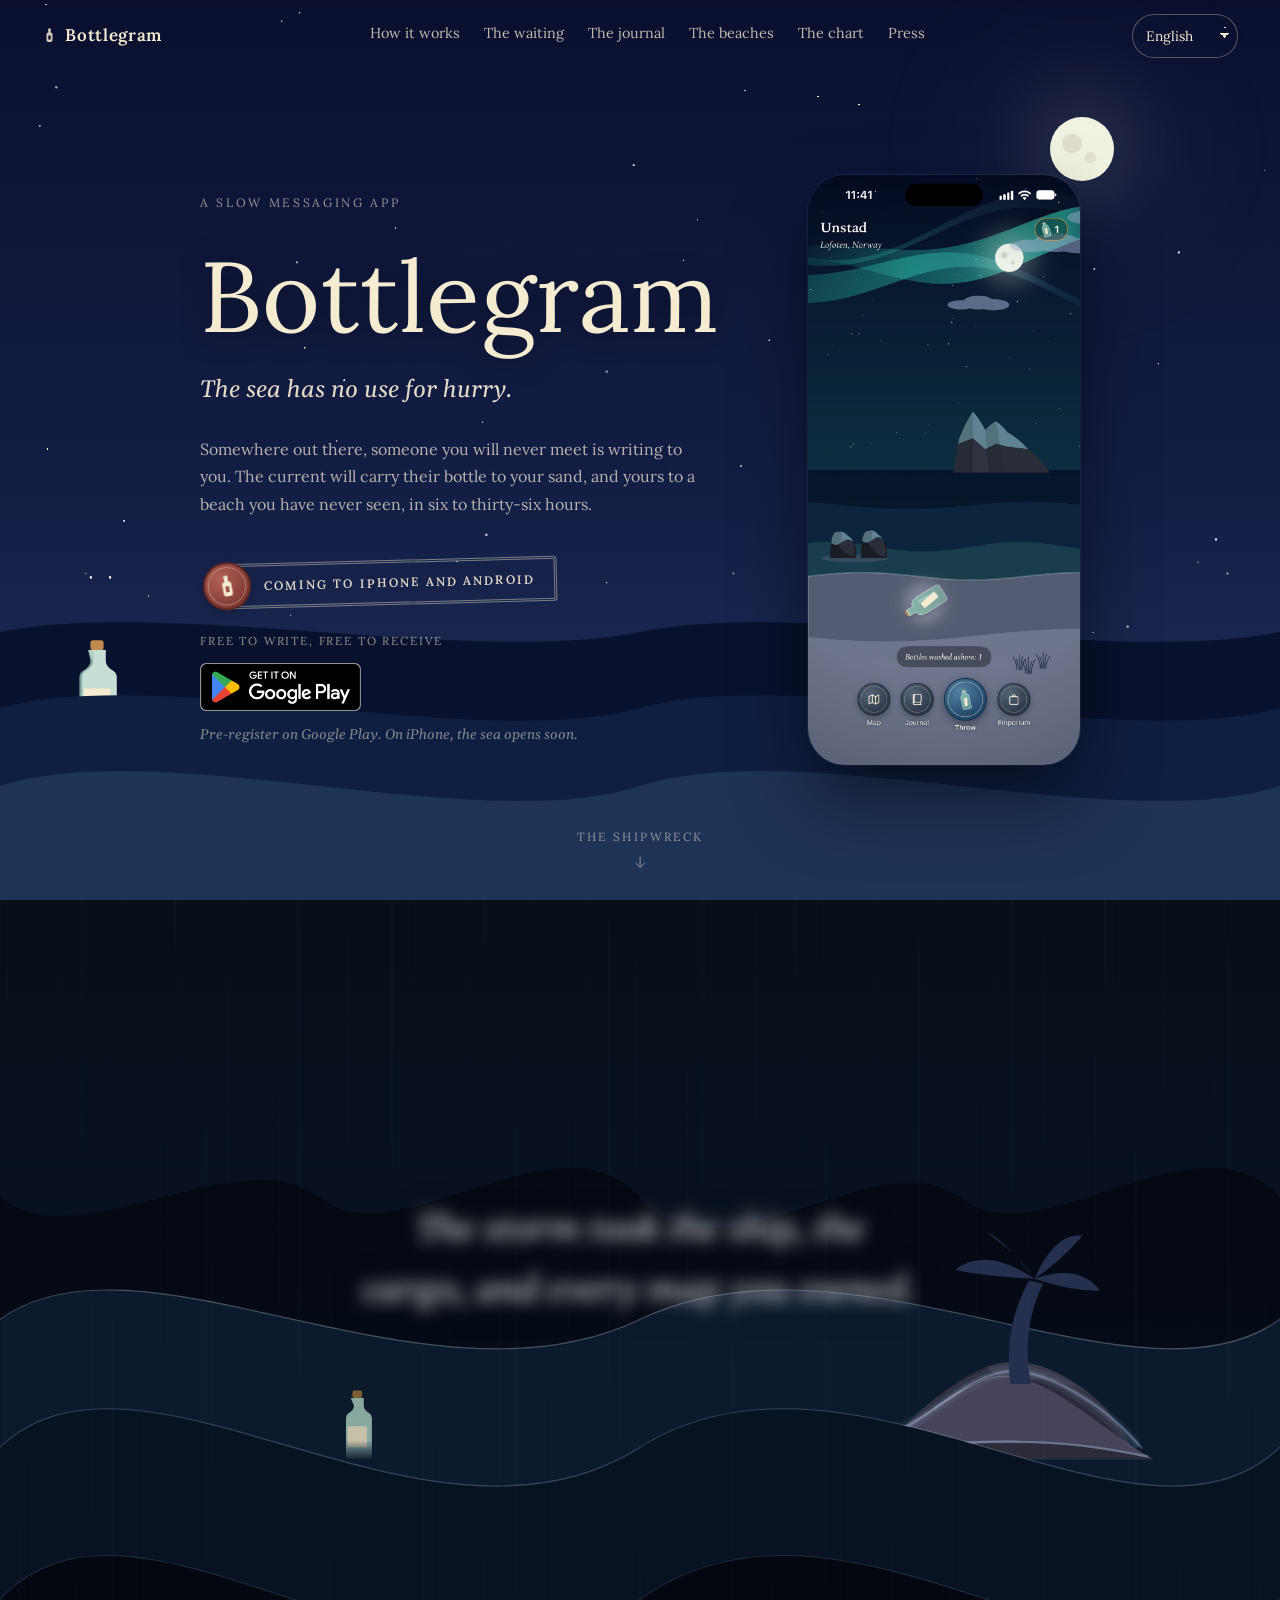
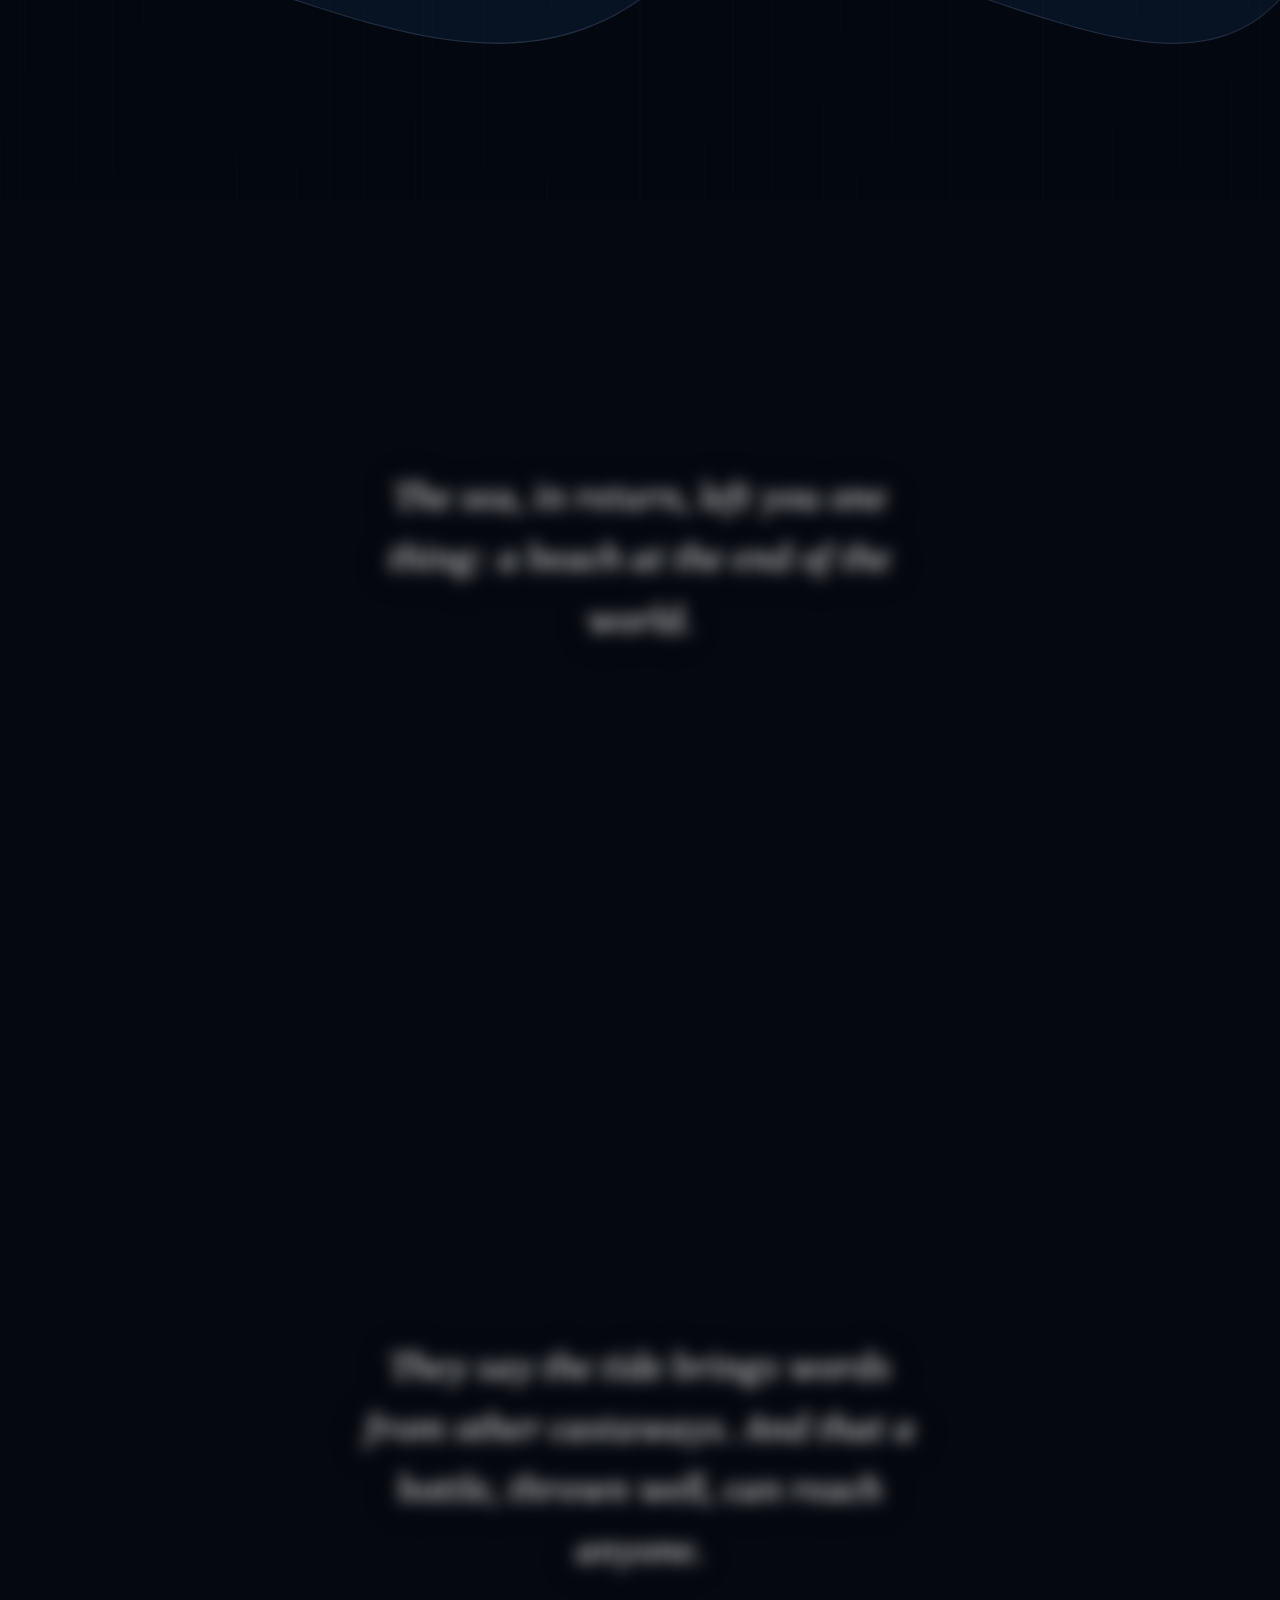
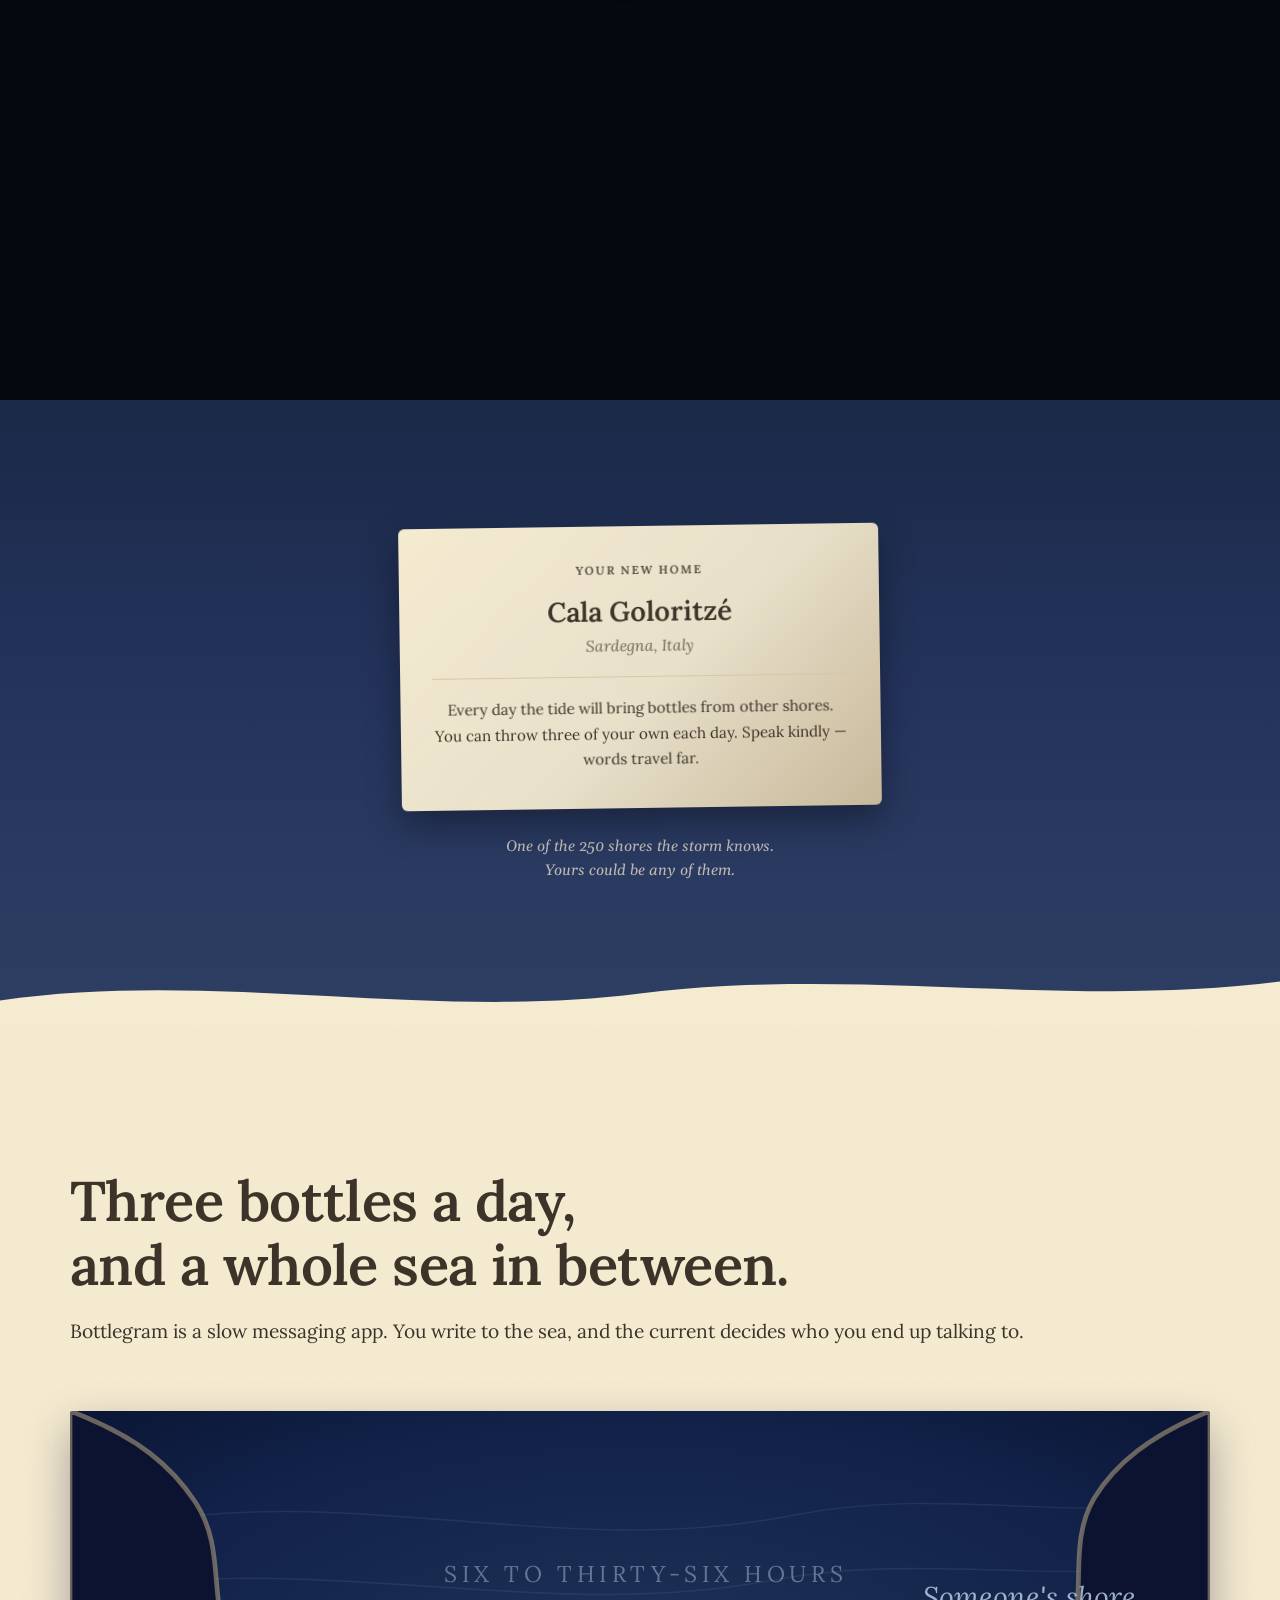
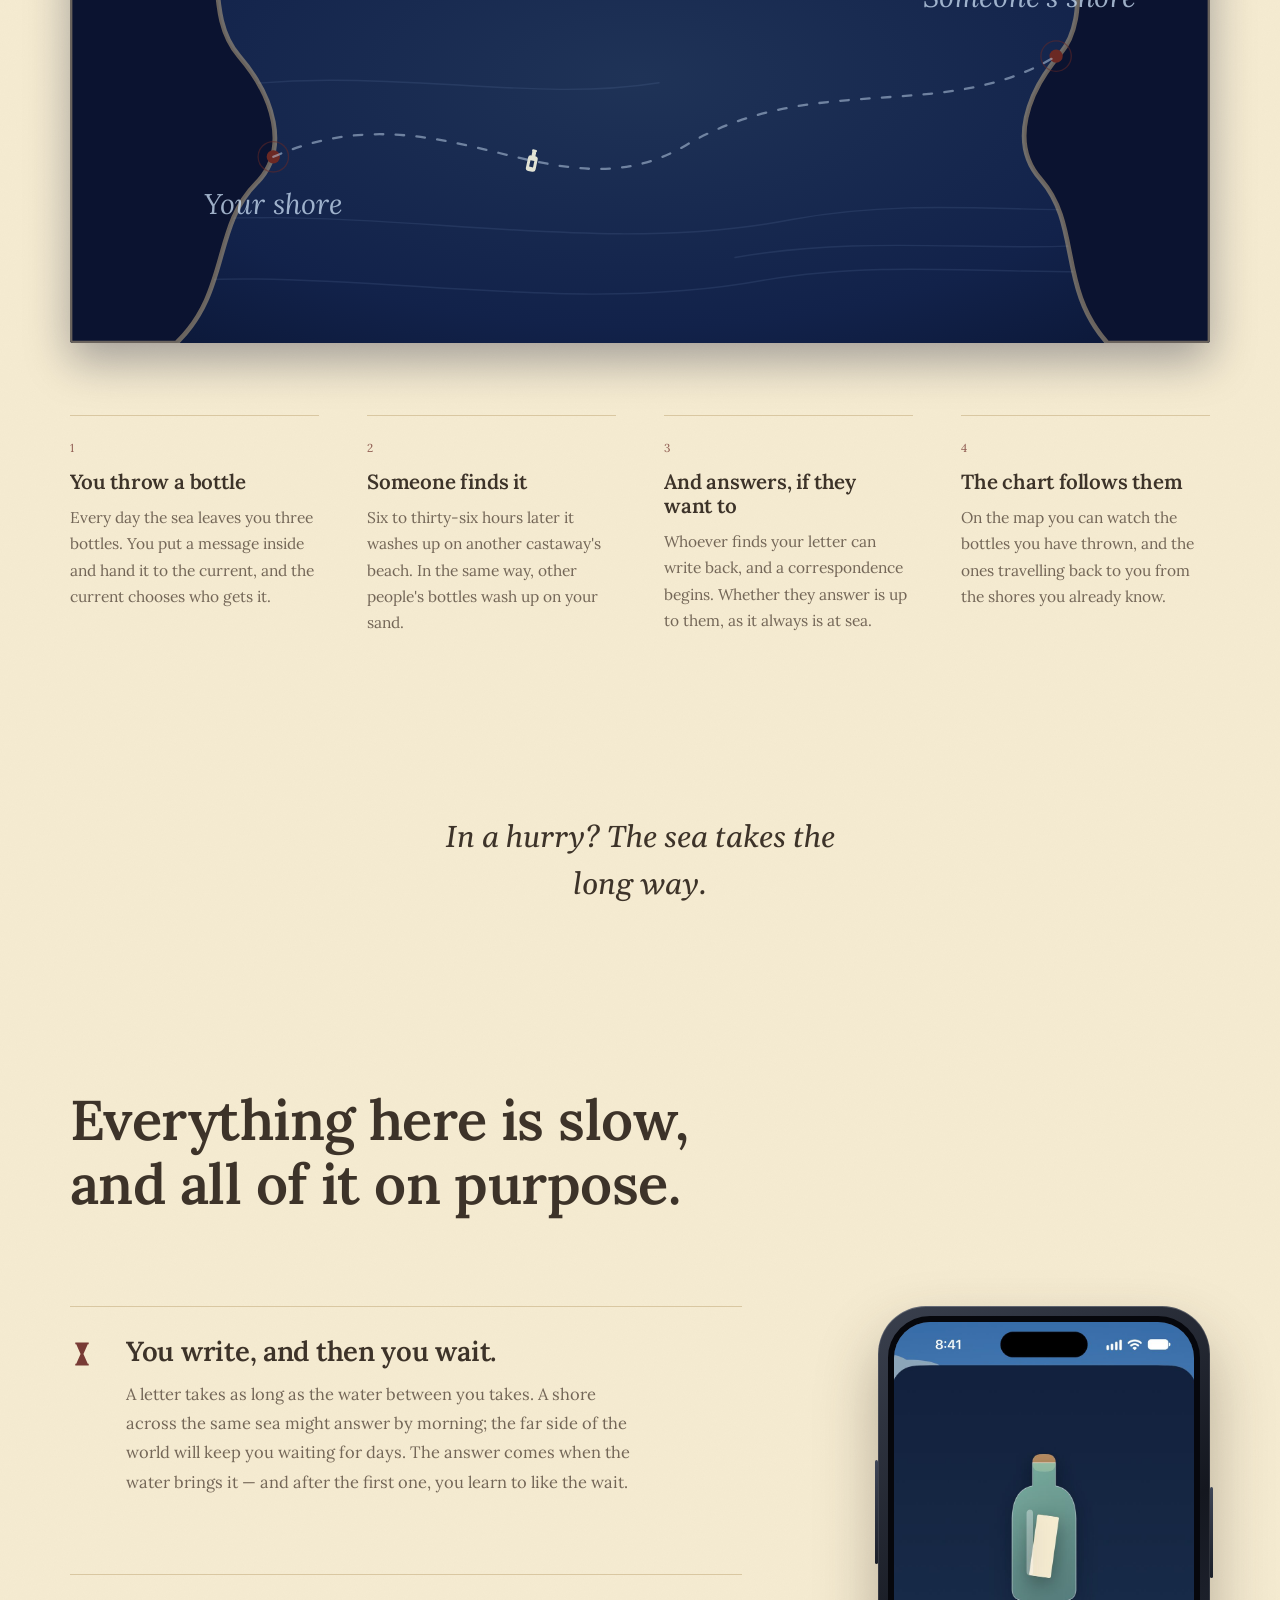
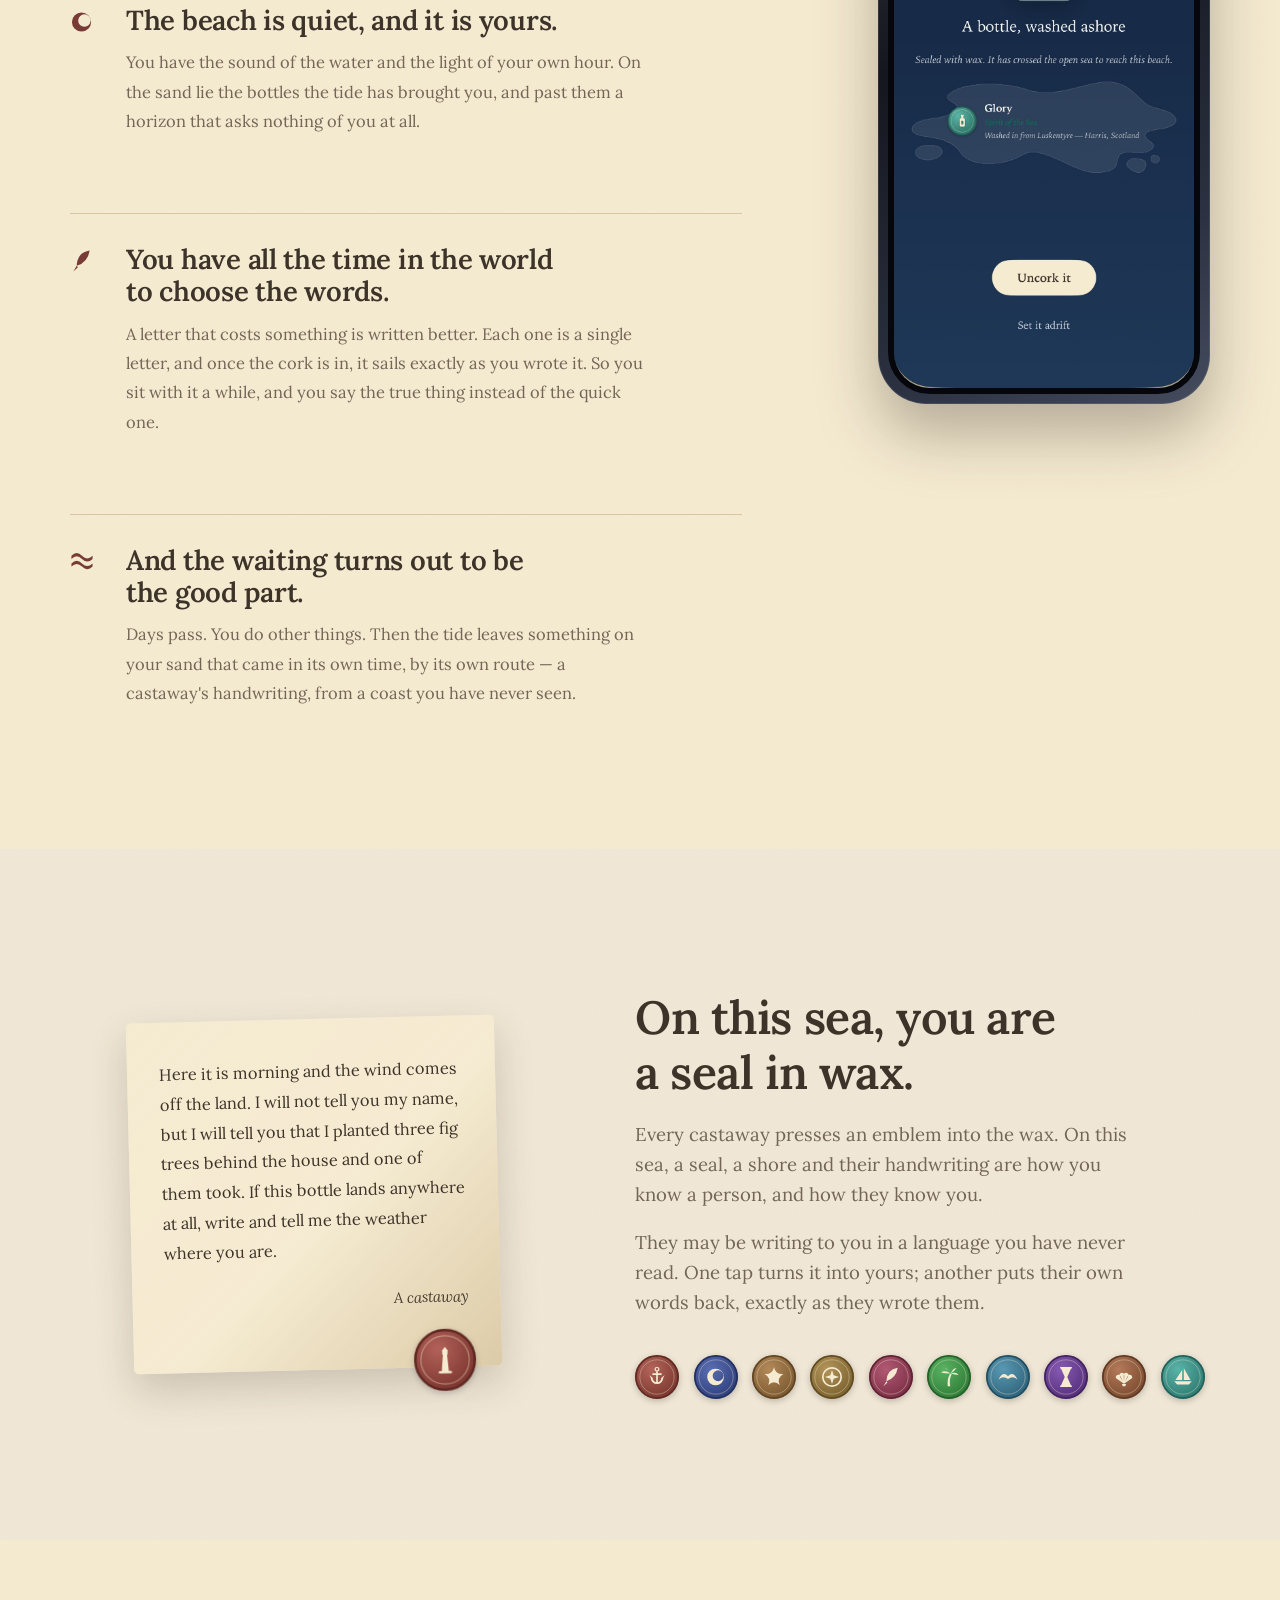
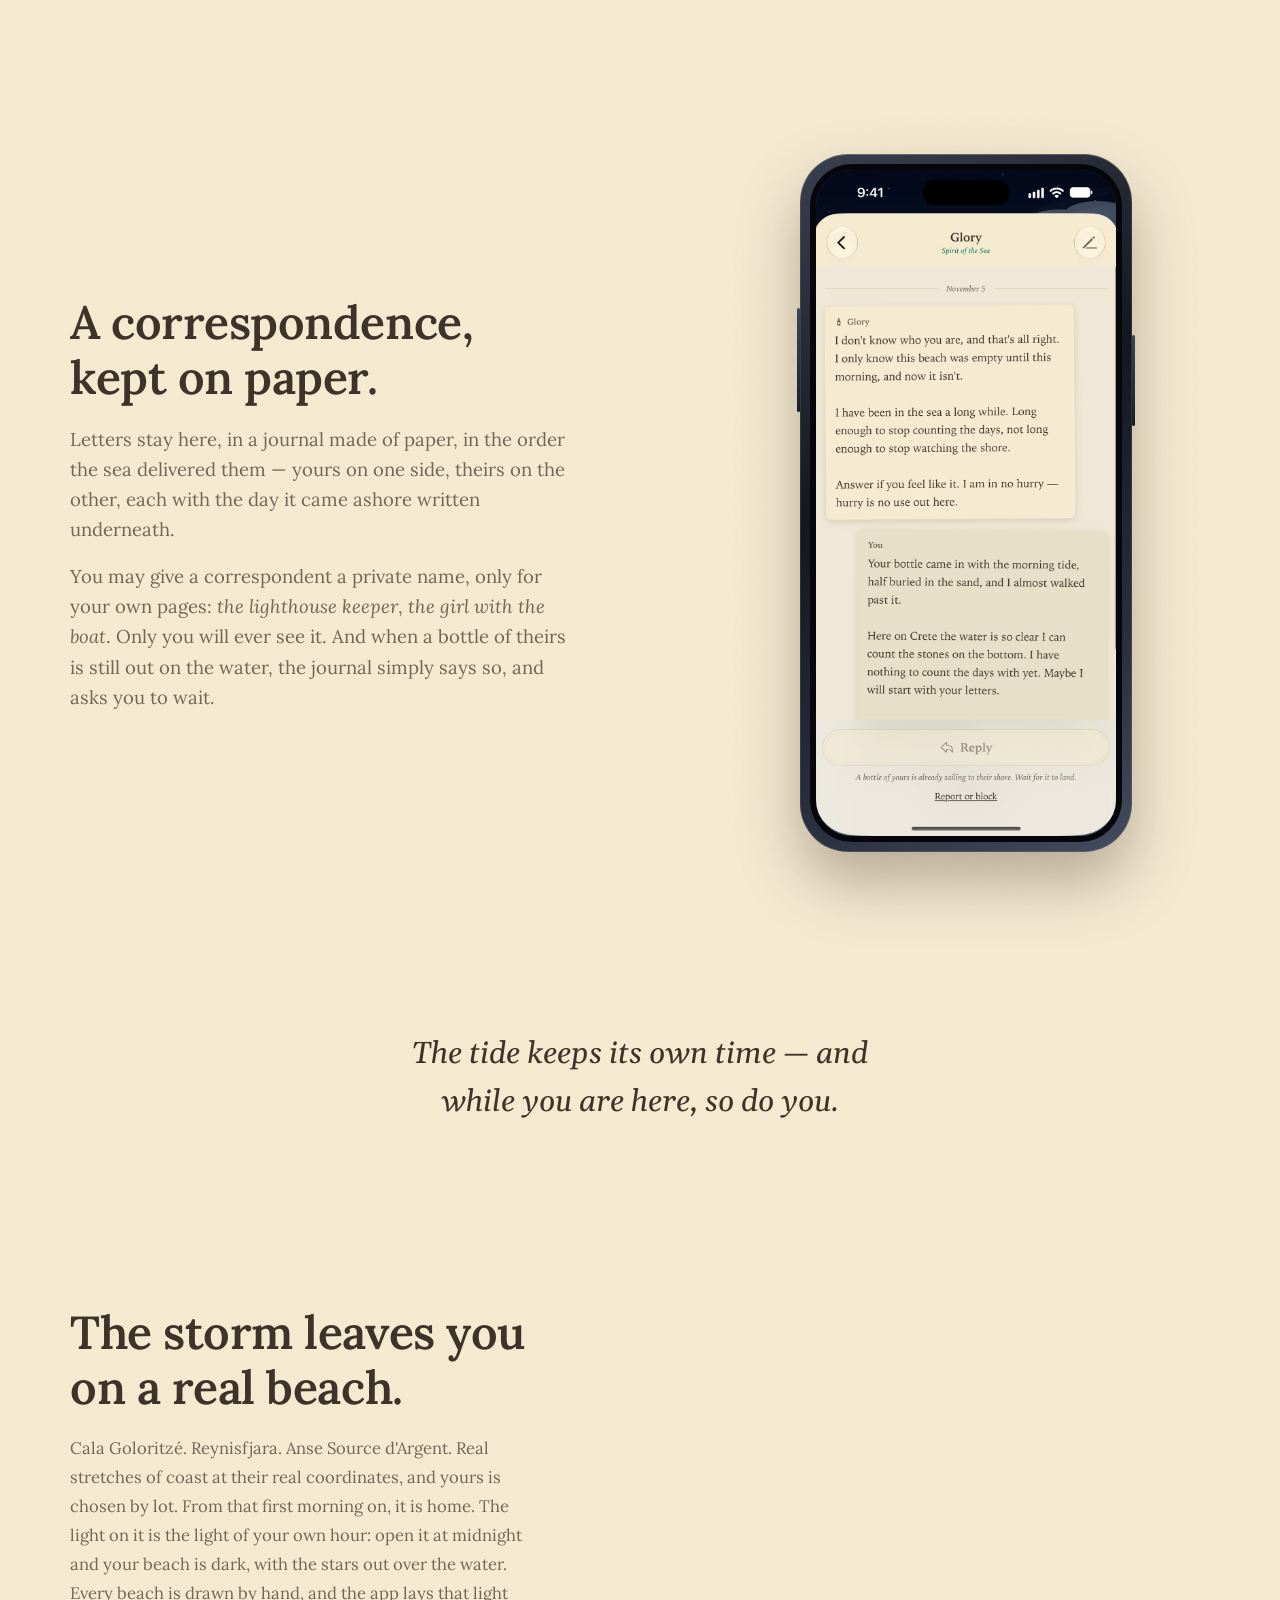
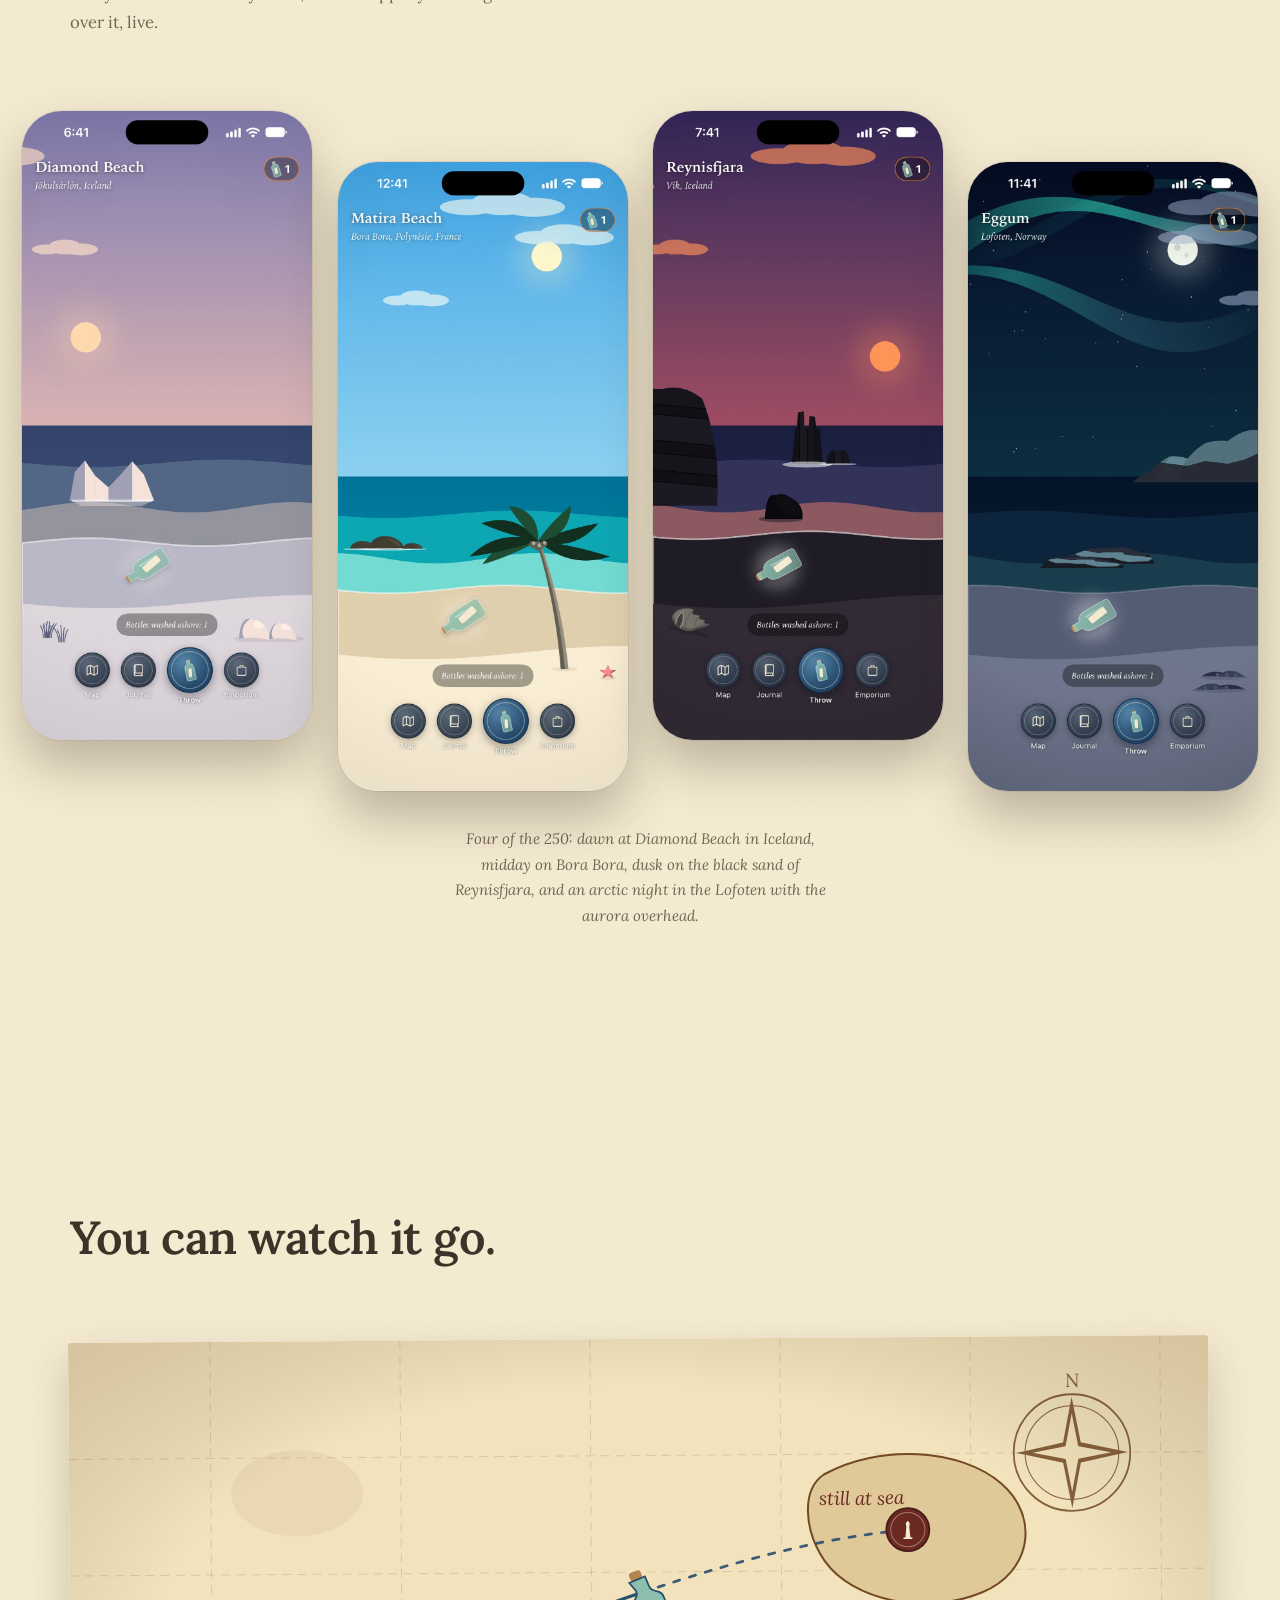
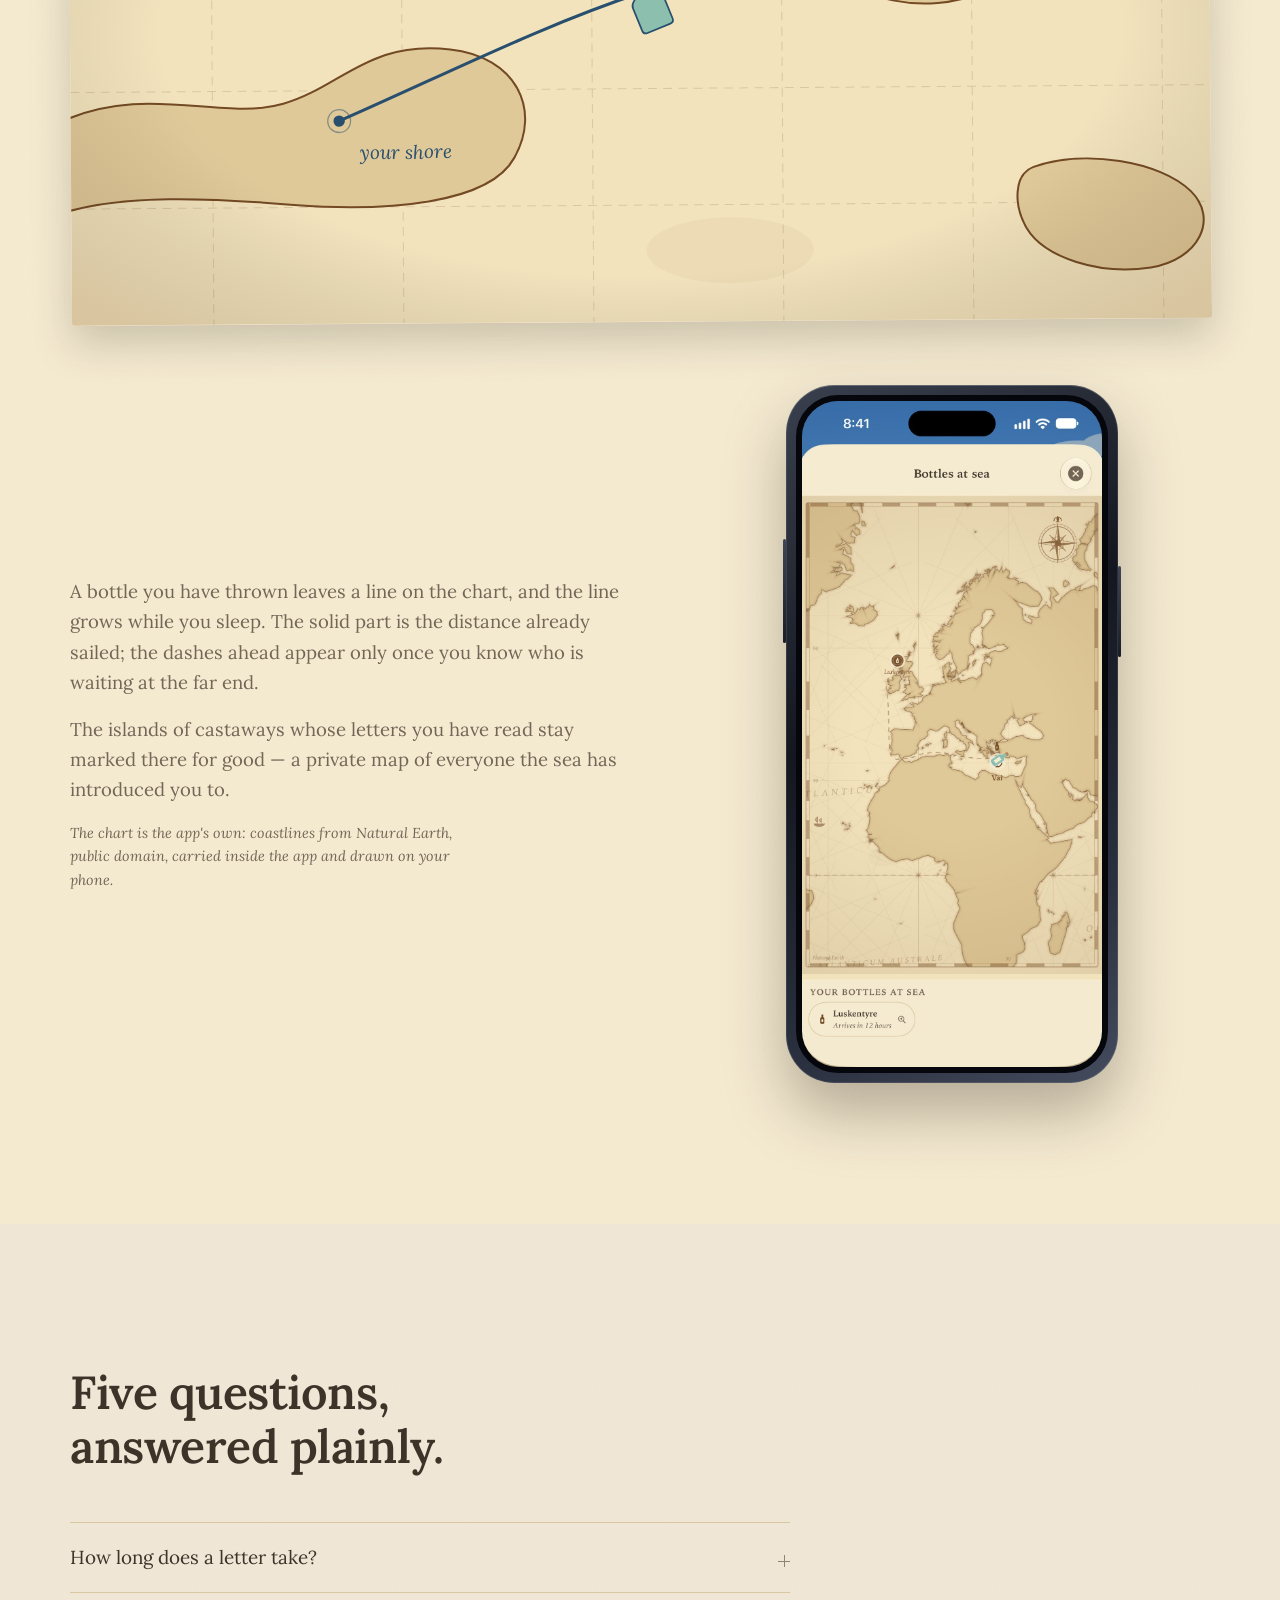
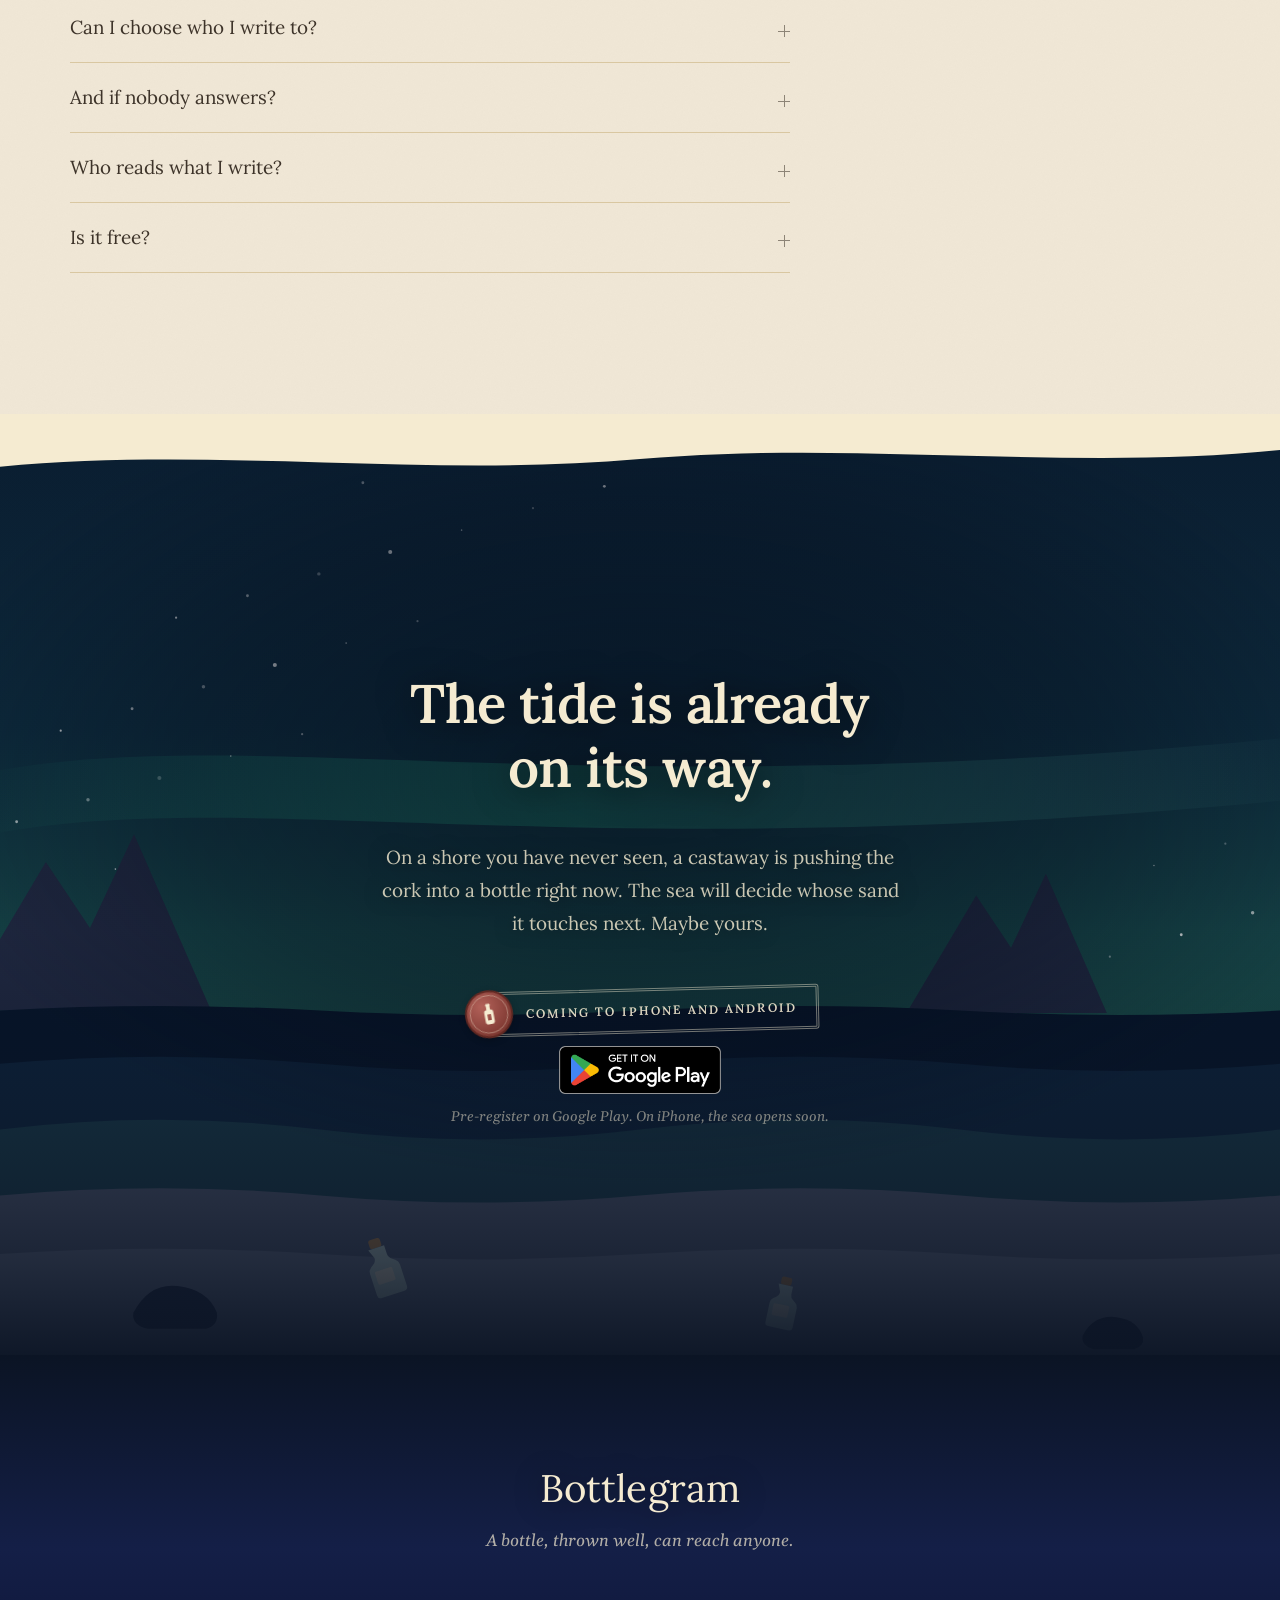
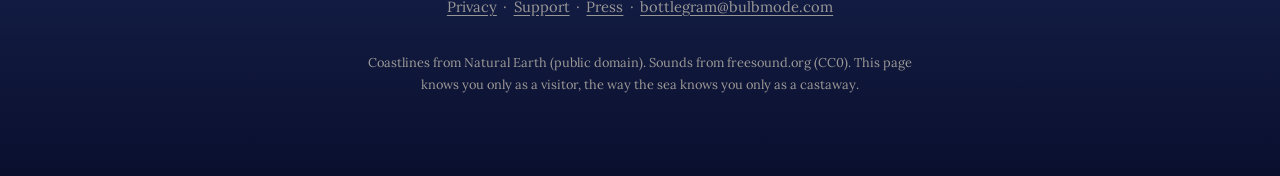
==== commit 86679e83: "La press apre col disegno di Unstad, e home e press hanno Google Play Chi apre la pagina per la stam" ====
--- a/index.html
+++ b/index.html
@@ -8,7 +8,7 @@
 <meta name="theme-color" content="#0A0F2E">
 <link rel="icon" href="assets/icona.png" sizes="any">
 <link rel="apple-touch-icon" href="assets/icona.png">
-<link rel="stylesheet" href="styles.css">
+<link rel="stylesheet" href="styles.css?v=2">
 
 <meta property="og:type" content="website">
 <meta property="og:title" content="Bottlegram — a slow messaging app">
@@ -52,7 +52,12 @@
       <div class="azioni">
         <p class="timbro"><span class="cera" data-sigillo="bottle" data-tinta="0.015" aria-hidden="true"></span>Coming to iPhone and&nbsp;Android</p>
         <p class="garanzie">Free to write, free to receive</p>
-        <p class="sottovoce">The sea opens soon.</p>
+        <!-- I negozi. L'App Store si accende col Release: vedi l'interruttore in styles.css. -->
+        <div class="negozi">
+          <a class="solo-dopo" href="https://apps.apple.com/app/id6804406606"><img src="assets/badge/app-store-preordine.svg" width="141" height="48" loading="lazy" alt="Pre-order on the App Store"></a>
+          <a href="https://play.google.com/store/apps/details?id=com.bulbmode.bottlegram"><img class="badge-google" src="assets/badge/google-play-en.png" width="161" height="48" alt="Get it on Google Play"></a>
+        </div>
+        <p class="sottovoce"><span class="solo-prima">Pre-register on Google Play. On iPhone, the sea opens soon.</span><span class="solo-dopo">Pre-order on the App Store, or pre-register on Google Play.</span></p>
       </div>
     </div>
 
@@ -656,7 +661,11 @@
     <p class="guida affiora">On a shore you have never seen, a castaway is pushing the cork into a bottle right now. The sea will decide whose sand it touches next. Maybe yours.</p>
     <div class="azioni affiora">
       <p class="timbro"><span class="cera" data-sigillo="bottle" data-tinta="0.015" aria-hidden="true"></span>Coming to iPhone and&nbsp;Android</p>
-      <p class="sottovoce">The sea opens soon.</p>
+      <div class="negozi">
+        <a class="solo-dopo" href="https://apps.apple.com/app/id6804406606"><img src="assets/badge/app-store-preordine.svg" width="141" height="48" loading="lazy" alt="Pre-order on the App Store"></a>
+        <a href="https://play.google.com/store/apps/details?id=com.bulbmode.bottlegram"><img class="badge-google" src="assets/badge/google-play-en.png" width="161" height="48" alt="Get it on Google Play"></a>
+      </div>
+      <p class="sottovoce"><span class="solo-prima">Pre-register on Google Play. On iPhone, the sea opens soon.</span><span class="solo-dopo">Pre-order on the App Store, or pre-register on Google Play.</span></p>
     </div>
   </div>
 </section>
@@ -685,7 +694,23 @@
      sono passati al tu, ma chi aveva `lingue.js` in cache continuava a leggere
      il Lei — Francesco l'ha visto coi suoi occhi la notte stessa. A ogni
      cambio di frasi si alza il numero, e la cache vecchia muore lì. -->
-<script src="lingue.js?v=14"></script>
+<script src="lingue.js?v=17"></script>
 <script src="lingua.js?v=14"></script>
+
+<!-- I badge di Google Play hanno la scritta dentro: un file per lingua, come
+     li dà Google. Quello dell'App Store per ora è solo in inglese (le versioni
+     tradotte Apple le dà da un sito che da qui non si raggiunge). -->
+<script>
+(() => {
+  const sel = document.getElementById('scegli-lingua');
+  if (!sel) return;
+  const metti = () => document.querySelectorAll('img.badge-google').forEach((img) => {
+    img.onerror = () => { img.onerror = null; img.src = 'assets/badge/google-play-en.png'; };
+    img.src = `assets/badge/google-play-${sel.value}.png`;
+  });
+  metti();
+  sel.addEventListener('change', metti);
+})();
+</script>
 </body>
 </html>
--- a/styles.css
+++ b/styles.css
@@ -352,6 +352,27 @@
   width: 3rem; height: 3rem;
   transform: translateY(-50%) rotate(-9deg);
 }
+
+/* I PULSANTI DEI NEGOZI: i badge ufficiali di Apple e di Google, tali e quali
+   (ai PNG di Google è tolto solo il margine trasparente, che l'inglese ha di
+   41 px e le altre lingue no). Alti uguali, come chiedono tutti e due, e mai
+   sotto i 40 px che Apple chiede sullo schermo; lo spazio libero attorno lo
+   fa il `gap`. */
+.negozi { display: flex; flex-wrap: wrap; align-items: center; gap: 0.9rem 1rem; }
+.negozi a { line-height: 0; }
+.negozi img { height: 48px; width: auto; }
+.negozi.piccoli img { height: 40px; }
+
+/* L'INTERRUTTORE DELL'APP STORE. Fino al Release della 1.0 la pagina del
+   pre-ordine non esiste: il badge dell'App Store e le frasi che lo nominano
+   (classe `solo-dopo`) restano spenti, e si leggono quelle che parlano solo di
+   Google Play (`solo-prima`). Il giorno del Release si scambiano i due valori
+   di QUESTA riga, e basta (per chi ha questo file in cache cambia entro una
+   decina di minuti; per farlo vedere subito si alza anche il `?v=` di
+   styles.css in index.html e in press.html): */
+:root { --prima-del-release: inline; --dopo-il-release: none; }
+.solo-prima { display: var(--prima-del-release); }
+.solo-dopo { display: var(--dopo-il-release); }
 .filo {
   font-family: var(--mare-serif); font-style: italic;
   font-size: 0.95rem; opacity: 0.72;
